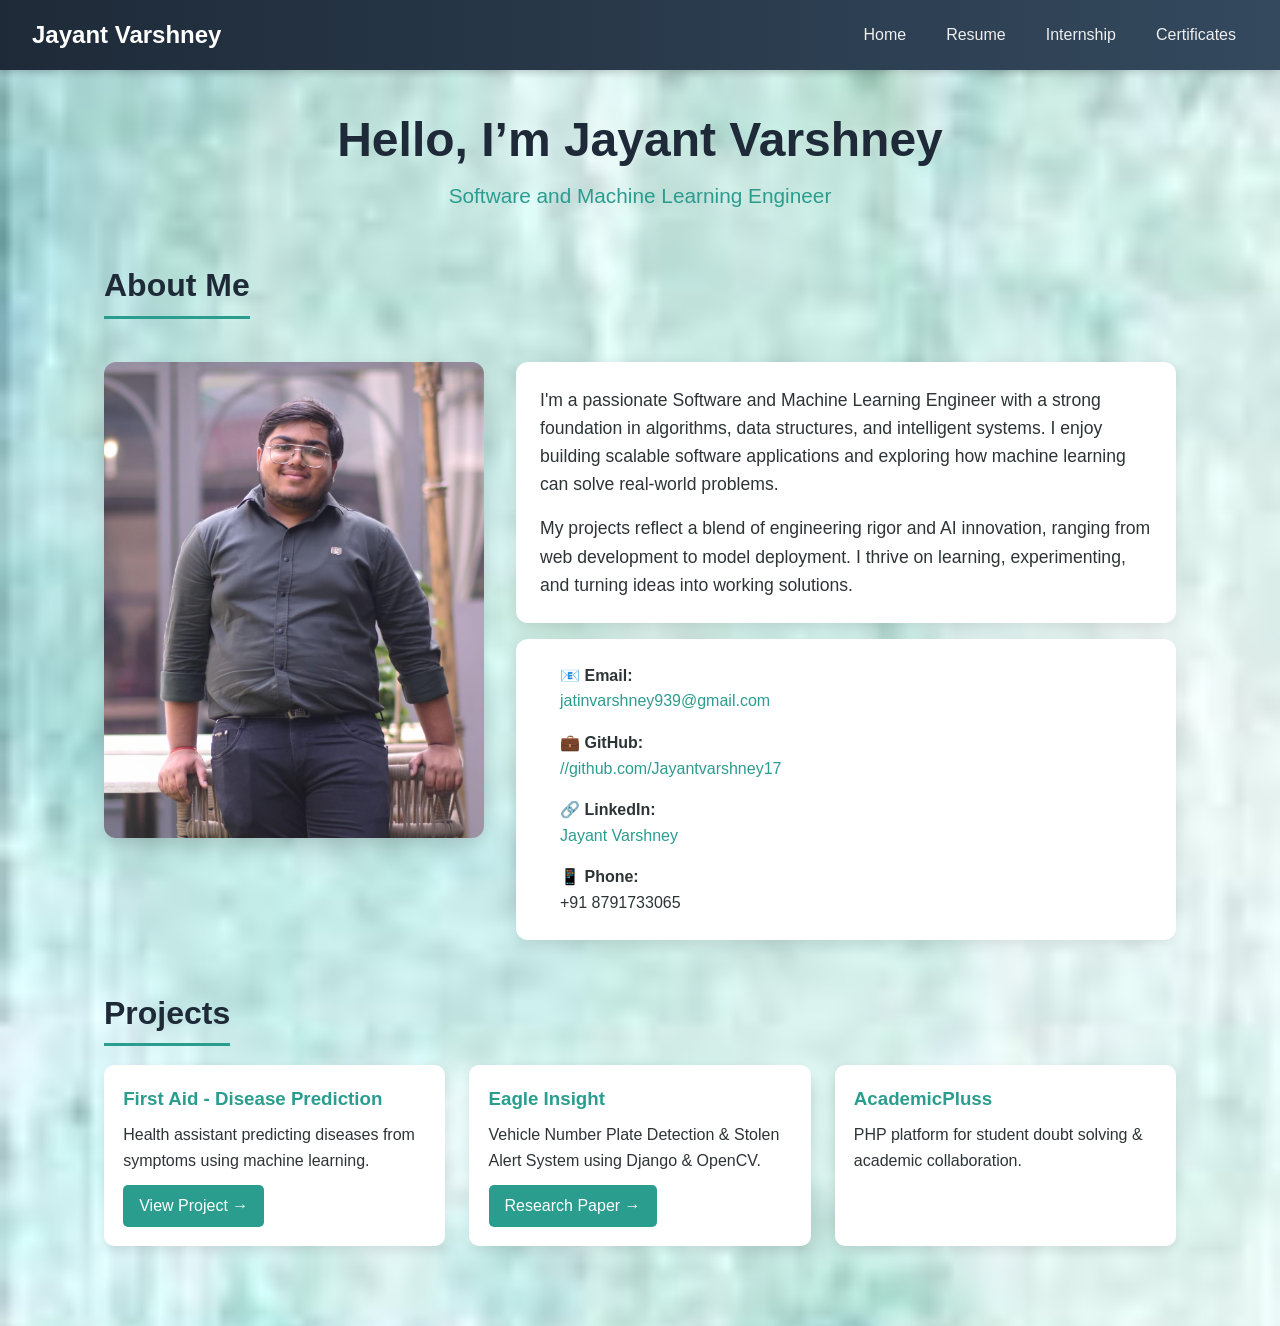
==== index.html @ bb214cb2 "Update index.html" ====
<!DOCTYPE html>
<html lang="en">
  <head>
    <meta charset="UTF-8" />
    <meta name="viewport" content="width=device-width, initial-scale=1.0" />
    <title>Jayant Varshney | Software and Machine Learning Engineer</title>
    <link rel="icon" type="image/png" href="dh.png" />
    <style>
    :root {
      --primary: #2a9d8f;
      --bg: #f4f6f8;
      --dark: #1e2a38;
      --text: #2d3436;
      --card-bg: #fff;
    }

    * {
      margin: 0; padding: 0; box-sizing: border-box;
    }

    body {
      font-family: 'Segoe UI', sans-serif;
      color: var(--text);
      background: var(--bg);
      line-height: 1.6;
      background-image: url("image.png");
      background-repeat: no-repeat;
      background-size: 500%;
    }

    .navbar {
      display: flex;
      justify-content: space-between;
      align-items: center;
      background: linear-gradient(to right, var(--dark), #34495e);
      color: #fff;
      padding: 1rem 2rem;
      box-shadow: 0 2px 8px rgba(0, 0, 0, 0.2);
      position: sticky;
      top: 0;
      z-index: 10;
    }

    .logo {
      font-size: 1.5rem;
      font-weight: bold;
      color: #fff;
    }

    .nav-links {
      list-style: none;
      display: flex;
    }

    .nav-links li {
      margin-left: 1rem;
    }

    .nav-links a {
      color: #eee;
      text-decoration: none;
      padding: 0.4rem 0.75rem;
      border-radius: 4px;
      transition: all 0.3s;
    }

    .nav-links a.active,
    .nav-links a:hover {
      background: var(--primary);
      color: #fff;
    }

    main {
      padding: 2rem 5%;
      max-width: 1200px;
      margin: auto;
    }

    .tab-content {
      display: none;
    }

    .tab-content.active {
      display: block;
      animation: fade 0.5s ease-in-out;
    }

    @keyframes fade {
      from {opacity: 0;}
      to {opacity: 1;}
    }

    .hero {
      text-align: center;
      margin-bottom: 3rem;
    }

    .hero h1 {
      font-size: 3rem;
      color: var(--dark);
    }

    .hero p {
      font-size: 1.3rem;
      color: var(--primary);
    }

    section {
      margin-bottom: 3rem;
    }

    h2 {
      font-size: 2rem;
      margin-bottom: 1.2rem;
      color: var(--dark);
      border-bottom: 3px solid var(--primary);
      display: inline-block;
      padding-bottom: 4px;
    }

    ul {
      margin-left: 20px;
    }
    
#internships .card {
  background: var(--card-bg);
  padding: 1.2rem;
  border-radius: 10px;
  box-shadow: 0 5px 12px rgba(0, 0, 0, 0.1);
  transition: transform 0.3s ease, box-shadow 0.3s ease;
}

#internships .card:hover {
  transform: translateY(-5px);
  box-shadow: 0 8px 18px rgba(0, 0, 0, 0.2);
}

#internships h3 {
  color: var(--primary);
  margin-bottom: 0.5rem;
}

#internships p {
  margin-bottom: 0.5rem;
  font-size: 1rem;
}
    .project-grid, .cert-grid {
      display: grid;
      grid-template-columns: repeat(auto-fit, minmax(280px, 1fr));
      gap: 1.5rem;
    }

    .card, .cert-card {
      background: var(--card-bg);
      padding: 1.2rem;
      border-radius: 10px;
      box-shadow: 0 5px 12px rgba(0, 0, 0, 0.1);
      transition: transform 0.3s ease, box-shadow 0.3s ease;
    }

    .card:hover, .cert-card:hover {
      transform: translateY(-5px);
      box-shadow: 0 8px 18px rgba(0, 0, 0, 0.2);
    }

    .card h3, .cert-card h3 {
      margin-bottom: 0.5rem;
      color: var(--primary);
    }

    .card p, .cert-card p {
      margin-bottom: 0.75rem;
    }

    .card a, .cert-card a {
      text-decoration: none;
      color: #fff;
      background: var(--primary);
      padding: 0.5rem 1rem;
      border-radius: 5px;
      display: inline-block;
      transition: background 0.3s;
    }

    .card a:hover, .cert-card a:hover {
      background: #21867a;
    }

    .cert-card img {
      width: 100%;
      height: auto;
      margin-bottom: 0.5rem;
      border-radius: 6px;
    }

    @media (max-width: 600px) {
      .hero h1 { font-size: 2rem; }
      .hero p { font-size: 1rem; }
    }
  </style>
  </head>

  <body>
    <nav class="navbar">
      <div class="logo">Jayant Varshney</div>
      <ul class="nav-links">
        <li><a href="#" data-tab="home">Home</a></li>
        <li><a href="Resume_Jayant.pdf" target="_blank" rel="noopener noreferrer">Resume</a></li>
        <li><a href="#" data-tab="internships">Internship</a></li>
        <li><a href="#" data-tab="certificates">Certificates</a></li>
      </ul>
    </nav>

    <main>
      <!-- Home Section -->
      <section id="home" class="tab-content active">
        <div class="hero">
          <h1>Hello, I’m Jayant Varshney</h1>
          <p>Software and Machine Learning Engineer</p>
        </div>

        <section class="about">
          <h2>About Me</h2>
          <div
            style="display: flex; flex-wrap: wrap; gap: 2rem; align-items: flex-start; margin-top: 1.5rem;">

            <!-- Profile Image -->
            <div style="flex: 1 1 250px; text-align: center;">
              <img src="profile.jpg" alt="Jayant Varshney"
                style="max-width: 100%; border-radius: 12px; box-shadow: 0 8px 18px rgba(0,0,0,0.15);">
            </div>

            <!-- Bio & Contact -->
            <div style="flex: 2 1 400px;">
              <div
                style="background: #fff; padding: 1.5rem; border-radius: 12px; box-shadow: 0 5px 15px rgba(0,0,0,0.1); margin-bottom: 1rem;">
                <p style="font-size: 1.1rem; margin-bottom: 1rem;">
                   I'm a passionate Software and Machine Learning Engineer 
                   with a strong foundation in algorithms, data structures, and intelligent systems. 
                   I enjoy building scalable software applications and exploring 
                   how machine learning can solve real-world problems.
                </p>    
                <p style="font-size: 1.1rem;">
                   My projects reflect a blend of engineering rigor and AI innovation, 
                   ranging from web development to model deployment. 
                   I thrive on learning, experimenting, and turning ideas into working solutions.
                </p>
              </div>
              <div
                style="background: #fff; padding: 1.5rem; border-radius: 12px; box-shadow: 0 5px 15px rgba(0,0,0,0.1);">
                <ul style="list-style: none; padding-left: 0;">
                  <li style="margin-bottom: 1rem;">
                    📧 <strong>Email:</strong><br>
                    <a href="mailto:jatinvarshney939@gmail.com"
                      style="color: var(--primary); text-decoration: none;">jatinvarshney939@gmail.com</a>
                  </li>
                  <li style="margin-bottom: 1rem;">
                    💼 <strong>GitHub:</strong><br>
                    <a href="https://github.com/Jayantvarshney17" target="_blank"
                      style="color: var(--primary); text-decoration: none;">//github.com/Jayantvarshney17</a>
                  </li>
                  <li style="margin-bottom: 1rem;">
                    🔗 <strong>LinkedIn:</strong><br>
                    <a href="https://www.linkedin.com/in/jayant-varshney17/" target="_blank"
                      style="color: var(--primary); text-decoration: none;">Jayant Varshney</a>
                  </li>
                  <li>
                    📱 <strong>Phone:</strong><br>
                    +91 8791733065
                  </li>
                </ul>
              </div>
            </div>
          </div>
        </section>

        <section class="projects">
          <h2>Projects</h2>
          <div class="project-grid">
            <div class="card">
              <h3>First Aid - Disease Prediction</h3>
              <p>Health assistant predicting diseases from symptoms using
                machine learning.</p>
              <a href="https://first-aid-wqvr.onrender.com/"
                target="_blank">View Project →</a>
            </div>
            <div class="card">
              <h3>Eagle Insight</h3>
              <p>Vehicle Number Plate Detection & Stolen Alert System using
                Django & OpenCV.</p>
              <a
                href="https://www.erpublications.com/uploaded_files/download/mr-rohit-yadav-dheeraj-varshney-abhay-kumar-giri-jayant-varshney_UWUce.pdf"
                target="_blank">Research Paper →</a>
            </div>
            <div class="card">
              <h3>AcademicPluss</h3>
              <p>PHP platform for student doubt solving & academic
                collaboration.</p>
            </div>
          </div>
        </section>
      </section>

      <!-- Intership section -->
      <section id="internships" class="tab-content">
        <h2>Internships</h2>
        <div class="project-grid">
          
          <div class="card">
            <h3>Foundation of cloud IOT Edge ML</h3>
            <p><strong>Organization:</strong> NPTEL</p>
            <p><strong>Duration:</strong> Feb 2025 – April 2025</p>
            <p>Completed NPTEL internship on ‘Foundation of Cloud IoT and Edge ML,’ 
              focusing on the integration of cloud computing, 
              Internet of Things, and machine learning at the edge. 
              Gained hands-on experience with edge device data processing, 
              cloud-IoT communication, 
              and deploying ML models for real-time decision-making."</p>
          </div>
          <div class="card">
            <h3> Python Programming Internship</h3>
            <p><strong>Organization:</strong> Skill Void & Pantech Solutions</p>
            <p><strong>Duration:</strong> April 2024</p>
            <p> Developed Python-based applications and scripts for automation and data processing.
              Gained hands-on experience with core programming concepts including OOP, file handling, and exception management. 
              Worked on mini-projects to apply Python in real-world scenarios.</p>
          </div>
          <div class="card">
            <h3> Python Programming Internship</h3>
            <p><strong>Organization:</strong> Guvi HCL</p>
            <p><strong>Duration:</strong> Aug 2023</p>
            <p> Developed Python-based applications and scripts for automation and data processing.
              Gained hands-on experience with core programming concepts including OOP, file handling, and exception management. 
              Worked on mini-projects to apply Python in real-world scenarios.</p>
          </div>
          <div class="card">
            <h3>Full Stack Development Internship</h3>
            <p><strong>Organization:</strong> Pantech CETPA Infotech Pvt. Ltd.</p>
            <p><strong>Duration:</strong> Nov 2023</p>
            <p>Built responsive web pages using HTML, CSS, JavaScript, and Bootstrap. 
              Worked on frontend-backend integration using PHP/MySQL or similar technologies. 
              Collaborated in a team to design and implement a mini web project. </p>
          </div>
          <div class="card">
            <h3>Machine Learning Internship</h3>
            <p><strong>Company:</strong> Pantech Solutions</p>
            <p><strong>Duration:</strong> Jan 2023 – Mar 2023</p>
            <p>Worked on real-time predictive models, data preprocessing
              pipelines, and deployed ML APIs for health analytics and alert
              systems.</p>
          </div>
        </div>
      </section>

      <!-- Certificate Section -->
      <section id="certificates" class="tab-content">
        <h2>My Certificates</h2>
        <div class="cert-grid">
          <div class="cert-card">
            <img src="certimg/deloitte.jpg" alt="Certificate">
            <h3>Research Publication</h3>
            <p>Issued: July 2025 by Deloitte Forage</p>
            <a
              href="certpdf/research.pdf"
              target="_blank">View PDF</a>
          </div>
          <div class="cert-card">
            <img src="certimg/research.jpg" alt="Certificate">
            <h3>Research Publication</h3>
            <p>Issued: April 2025 by ER Publication</p>
            <a
              href="certpdf/research.pdf"
              target="_blank">View PDF</a>
          </div>
          <div class="cert-card">
            <img src="certimg/NPTEL.jpg" alt="Certificate">
            <h3>NPTEL</h3>
            <p>Issued: April 2025 by NPTEL</p>
            <a
              href="certpdf/NPTEL.pdf"
              target="_blank">View PDF</a>
          </div>
          <div class="cert-card">
            <img src="certimg/skill3.jpg" alt="Certificate">
            <h3>Python Programming</h3>
            <p>Issued: September 2024 by Skill Void</p>
            <a
              href="certpdf/skill3.pdf"
              target="_blank">View PDF</a>
          </div><div class="cert-card">
            <img src="certimg/skill2.png" alt="Certificate">
            <h3>Python Programming</h3>
            <p>Issued: September 2024 by Skill Void</p>
            <a
              href="certpdf/skill2.pdf"
              target="_blank">View PDF</a>
          </div>
          <div class="cert-card">
            <img src="certimg/skill1.jpg" alt="Certificate">
            <h3>Python Programming</h3>
            <p>Issued: September 2024 by Skill Void</p>
            <a
              href="certpdf/skill1.pdf"
              target="_blank">View PDF</a>
          </div>
          <div class="cert-card">
            <img src="certimg/cetpacert.png" alt="Certificate">
            <h3>Full Stack Development</h3>
            <p>Issued: Nov 2023 by Cetpa Infotech</p>
            <a
              href="certpdf/cetpa.pdf"
              target="_blank">View PDF</a>
          </div>
          <div class="cert-card">
            <img src="certimg/guvi1.png" alt="Certificate">
            <h3>AI for India 2.0</h3>
            <p>Issued: August 2023 by Guvi Skill India</p>
            <a
              href="certpdf/guvi1.pdf"
              target="_blank">View PDF</a>
          </div>
          <div class="cert-card">
            <img src="certimg/guvi.png" alt="Certificate">
            <h3>Python</h3>
            <p>Issued: August 2023 by Guvi HCL</p>
            <a
              href="certpdf/guvi.pdf"
              target="_blank">View PDF</a>
          </div>
          <div class="cert-card">
            <img src="certimg/pantechcert.png" alt="Certificate">
            <h3>Machine Learning</h3>
            <p>Issued: Jan 2023 by Pantech Solution</p>
            <a
              href="certpdf/pantech.pdf"
              target="_blank">View PDF</a>
          </div>
          <!-- Add more certificates as needed -->
        </div>
      </section>
    </main>

    <script>
  document.querySelectorAll('.nav-links a').forEach(a => {
  a.addEventListener('click', e => {
    const tab = a.getAttribute('data-tab');

    // If no data-tab (like Resume), let it behave normally
    if (!tab) return;

    // Otherwise handle tab switching
    e.preventDefault();
    document.querySelectorAll('.nav-links a').forEach(x => x.classList.remove('active'));
    a.classList.add('active');

    document.querySelectorAll('.tab-content').forEach(sec => {
      sec.classList.remove('active');
      if (sec.id === tab) sec.classList.add('active');
    });
  });
});

  </script>
  </body>
</html>
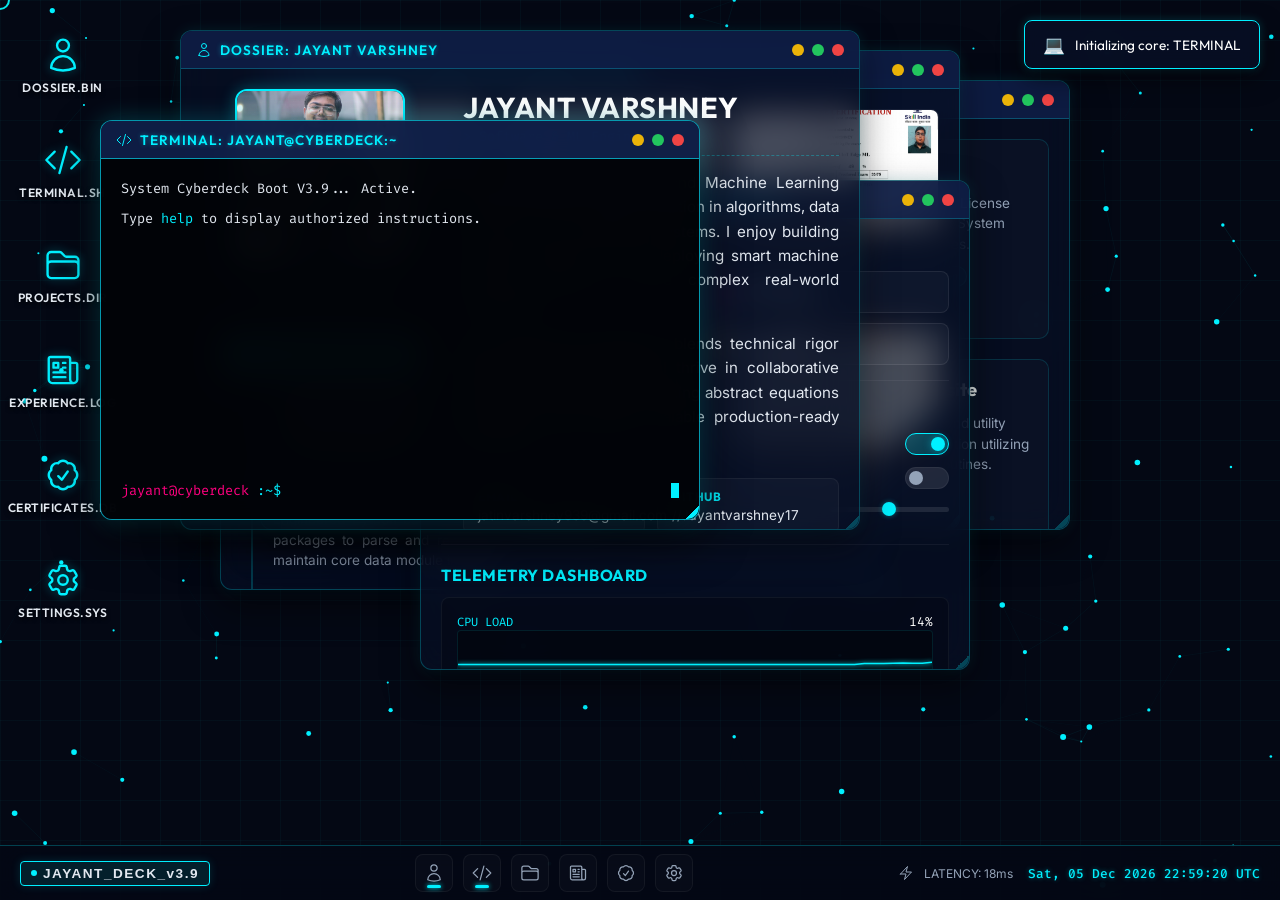
==== commit f07cf062: "feat: redesign portfolio into an interactive Cyber-Deck OS environment" ====
--- a/index.html
+++ b/index.html
@@ -1,465 +1,679 @@
 <!DOCTYPE html>
 <html lang="en">
-  <head>
-    <meta charset="UTF-8" />
-    <meta name="viewport" content="width=device-width, initial-scale=1.0" />
-    <title>Jayant Varshney | Software and Machine Learning Engineer</title>
-    <link rel="icon" type="image/png" href="dh.png" />
-    <style>
-    :root {
-      --primary: #2a9d8f;
-      --bg: #f4f6f8;
-      --dark: #1e2a38;
-      --text: #2d3436;
-      --card-bg: #fff;
-    }
-
-    * {
-      margin: 0; padding: 0; box-sizing: border-box;
-    }
-
-    body {
-      font-family: 'Segoe UI', sans-serif;
-      color: var(--text);
-      background: var(--bg);
-      line-height: 1.6;
-      background-image: url("image.png");
-      background-repeat: no-repeat;
-      background-size: 500%;
-    }
-
-    .navbar {
-      display: flex;
-      justify-content: space-between;
-      align-items: center;
-      background: linear-gradient(to right, var(--dark), #34495e);
-      color: #fff;
-      padding: 1rem 2rem;
-      box-shadow: 0 2px 8px rgba(0, 0, 0, 0.2);
-      position: sticky;
-      top: 0;
-      z-index: 10;
-    }
-
-    .logo {
-      font-size: 1.5rem;
-      font-weight: bold;
-      color: #fff;
-    }
-
-    .nav-links {
-      list-style: none;
-      display: flex;
-    }
-
-    .nav-links li {
-      margin-left: 1rem;
-    }
-
-    .nav-links a {
-      color: #eee;
-      text-decoration: none;
-      padding: 0.4rem 0.75rem;
-      border-radius: 4px;
-      transition: all 0.3s;
-    }
-
-    .nav-links a.active,
-    .nav-links a:hover {
-      background: var(--primary);
-      color: #fff;
-    }
-
-    main {
-      padding: 2rem 5%;
-      max-width: 1200px;
-      margin: auto;
-    }
-
-    .tab-content {
-      display: none;
-    }
-
-    .tab-content.active {
-      display: block;
-      animation: fade 0.5s ease-in-out;
-    }
-
-    @keyframes fade {
-      from {opacity: 0;}
-      to {opacity: 1;}
-    }
-
-    .hero {
-      text-align: center;
-      margin-bottom: 3rem;
-    }
-
-    .hero h1 {
-      font-size: 3rem;
-      color: var(--dark);
-    }
-
-    .hero p {
-      font-size: 1.3rem;
-      color: var(--primary);
-    }
-
-    section {
-      margin-bottom: 3rem;
-    }
-
-    h2 {
-      font-size: 2rem;
-      margin-bottom: 1.2rem;
-      color: var(--dark);
-      border-bottom: 3px solid var(--primary);
-      display: inline-block;
-      padding-bottom: 4px;
-    }
-
-    ul {
-      margin-left: 20px;
-    }
+<head>
+  <meta charset="UTF-8">
+  <meta name="viewport" content="width=device-width, initial-scale=1.0">
+  <title>Jayant Varshney | Cyber-Deck Portfolio OS</title>
+  <meta name="description" content="Portfolio of Jayant Varshney, Software and Machine Learning Engineer. Interactive Cyber-deck desktop interface featuring an interactive terminal, projects directory, internship timeline, and certificates vault." />
+  <meta name="keywords" content="Jayant Varshney, Machine Learning Engineer, Software Engineer, Portfolio, Cyberpunk, Interactive Portfolio, Web Developer" />
+  <meta name="author" content="Jayant Varshney" />
+  <link rel="stylesheet" href="style.css">
+  <link rel="icon" type="image/png" href="certimg/skill2.png">
+</head>
+<body>
+
+  <!-- Custom Neon Ring Cursor -->
+  <div class="custom-cursor" id="custom-cursor"></div>
+
+  <!-- Animated Grid & Interactive Canvas Particles Background -->
+  <canvas id="bg-canvas"></canvas>
+  <div class="desktop-overlay"></div>
+
+  <!-- Desktop Icons Workspace Area -->
+  <main class="desktop-space" id="desktop-space">
     
-#internships .card {
-  background: var(--card-bg);
-  padding: 1.2rem;
-  border-radius: 10px;
-  box-shadow: 0 5px 12px rgba(0, 0, 0, 0.1);
-  transition: transform 0.3s ease, box-shadow 0.3s ease;
-}
-
-#internships .card:hover {
-  transform: translateY(-5px);
-  box-shadow: 0 8px 18px rgba(0, 0, 0, 0.2);
-}
-
-#internships h3 {
-  color: var(--primary);
-  margin-bottom: 0.5rem;
-}
-
-#internships p {
-  margin-bottom: 0.5rem;
-  font-size: 1rem;
-}
-    .project-grid, .cert-grid {
-      display: grid;
-      grid-template-columns: repeat(auto-fit, minmax(280px, 1fr));
-      gap: 1.5rem;
-    }
-
-    .card, .cert-card {
-      background: var(--card-bg);
-      padding: 1.2rem;
-      border-radius: 10px;
-      box-shadow: 0 5px 12px rgba(0, 0, 0, 0.1);
-      transition: transform 0.3s ease, box-shadow 0.3s ease;
-    }
-
-    .card:hover, .cert-card:hover {
-      transform: translateY(-5px);
-      box-shadow: 0 8px 18px rgba(0, 0, 0, 0.2);
-    }
-
-    .card h3, .cert-card h3 {
-      margin-bottom: 0.5rem;
-      color: var(--primary);
-    }
-
-    .card p, .cert-card p {
-      margin-bottom: 0.75rem;
-    }
-
-    .card a, .cert-card a {
-      text-decoration: none;
-      color: #fff;
-      background: var(--primary);
-      padding: 0.5rem 1rem;
-      border-radius: 5px;
-      display: inline-block;
-      transition: background 0.3s;
-    }
-
-    .card a:hover, .cert-card a:hover {
-      background: #21867a;
-    }
-
-    .cert-card img {
-      width: 100%;
-      height: auto;
-      margin-bottom: 0.5rem;
-      border-radius: 6px;
-    }
-
-    @media (max-width: 600px) {
-      .hero h1 { font-size: 2rem; }
-      .hero p { font-size: 1rem; }
-    }
-  </style>
-  </head>
-
-  <body>
-    <nav class="navbar">
-      <div class="logo">Jayant Varshney</div>
-      <ul class="nav-links">
-        <li><a href="#" data-tab="home">Home</a></li>
-        <li><a href="Resume_Jayant.pdf" target="_blank" rel="noopener noreferrer">Resume</a></li>
-        <li><a href="#" data-tab="internships">Internship</a></li>
-        <li><a href="#" data-tab="certificates">Certificates</a></li>
-      </ul>
-    </nav>
-
-    <main>
-      <!-- Home Section -->
-      <section id="home" class="tab-content active">
-        <div class="hero">
-          <h1>Hello, I’m Jayant Varshney</h1>
-          <p>Software and Machine Learning Engineer</p>
-        </div>
-
-        <section class="about">
-          <h2>About Me</h2>
-          <div
-            style="display: flex; flex-wrap: wrap; gap: 2rem; align-items: flex-start; margin-top: 1.5rem;">
-
-            <!-- Profile Image -->
-            <div style="flex: 1 1 250px; text-align: center;">
-              <img src="profile.jpg" alt="Jayant Varshney"
-                style="max-width: 100%; border-radius: 12px; box-shadow: 0 8px 18px rgba(0,0,0,0.15);">
-            </div>
-
-            <!-- Bio & Contact -->
-            <div style="flex: 2 1 400px;">
-              <div
-                style="background: #fff; padding: 1.5rem; border-radius: 12px; box-shadow: 0 5px 15px rgba(0,0,0,0.1); margin-bottom: 1rem;">
-                <p style="font-size: 1.1rem; margin-bottom: 1rem;">
-                   I'm a passionate Software and Machine Learning Engineer 
-                   with a strong foundation in algorithms, data structures, and intelligent systems. 
-                   I enjoy building scalable software applications and exploring 
-                   how machine learning can solve real-world problems.
-                </p>    
-                <p style="font-size: 1.1rem;">
-                   My projects reflect a blend of engineering rigor and AI innovation, 
-                   ranging from web development to model deployment. 
-                   I thrive on learning, experimenting, and turning ideas into working solutions.
-                </p>
-              </div>
-              <div
-                style="background: #fff; padding: 1.5rem; border-radius: 12px; box-shadow: 0 5px 15px rgba(0,0,0,0.1);">
-                <ul style="list-style: none; padding-left: 0;">
-                  <li style="margin-bottom: 1rem;">
-                    📧 <strong>Email:</strong><br>
-                    <a href="mailto:jatinvarshney939@gmail.com"
-                      style="color: var(--primary); text-decoration: none;">jatinvarshney939@gmail.com</a>
-                  </li>
-                  <li style="margin-bottom: 1rem;">
-                    💼 <strong>GitHub:</strong><br>
-                    <a href="https://github.com/Jayantvarshney17" target="_blank"
-                      style="color: var(--primary); text-decoration: none;">//github.com/Jayantvarshney17</a>
-                  </li>
-                  <li style="margin-bottom: 1rem;">
-                    🔗 <strong>LinkedIn:</strong><br>
-                    <a href="https://www.linkedin.com/in/jayant-varshney17/" target="_blank"
-                      style="color: var(--primary); text-decoration: none;">Jayant Varshney</a>
-                  </li>
-                  <li>
-                    📱 <strong>Phone:</strong><br>
-                    +91 8791733065
-                  </li>
-                </ul>
-              </div>
-            </div>
-          </div>
-        </section>
-
-        <section class="projects">
-          <h2>Projects</h2>
-          <div class="project-grid">
-            <div class="card">
-              <h3>First Aid - Disease Prediction</h3>
-              <p>Health assistant predicting diseases from symptoms using
-                machine learning.</p>
-              <a href="https://first-aid-wqvr.onrender.com/"
-                target="_blank">View Project →</a>
-            </div>
-            <div class="card">
-              <h3>Eagle Insight</h3>
-              <p>Vehicle Number Plate Detection & Stolen Alert System using
-                Django & OpenCV.</p>
-              <a
-                href="https://www.erpublications.com/uploaded_files/download/mr-rohit-yadav-dheeraj-varshney-abhay-kumar-giri-jayant-varshney_UWUce.pdf"
-                target="_blank">Research Paper →</a>
-            </div>
-            <div class="card">
-              <h3>AcademicPluss</h3>
-              <p>PHP platform for student doubt solving & academic
-                collaboration.</p>
-            </div>
-          </div>
-        </section>
-      </section>
-
-      <!-- Intership section -->
-      <section id="internships" class="tab-content">
-        <h2>Internships</h2>
-        <div class="project-grid">
-          
-          <div class="card">
-            <h3>Foundation of cloud IOT Edge ML</h3>
-            <p><strong>Organization:</strong> NPTEL</p>
-            <p><strong>Duration:</strong> Feb 2025 – April 2025</p>
-            <p>Completed NPTEL internship on ‘Foundation of Cloud IoT and Edge ML,’ 
-              focusing on the integration of cloud computing, 
-              Internet of Things, and machine learning at the edge. 
-              Gained hands-on experience with edge device data processing, 
-              cloud-IoT communication, 
-              and deploying ML models for real-time decision-making."</p>
-          </div>
-          <div class="card">
-            <h3> Python Programming Internship</h3>
-            <p><strong>Organization:</strong> Skill Void & Pantech Solutions</p>
-            <p><strong>Duration:</strong> April 2024</p>
-            <p> Developed Python-based applications and scripts for automation and data processing.
-              Gained hands-on experience with core programming concepts including OOP, file handling, and exception management. 
-              Worked on mini-projects to apply Python in real-world scenarios.</p>
-          </div>
-          <div class="card">
-            <h3> Python Programming Internship</h3>
-            <p><strong>Organization:</strong> Guvi HCL</p>
-            <p><strong>Duration:</strong> Aug 2023</p>
-            <p> Developed Python-based applications and scripts for automation and data processing.
-              Gained hands-on experience with core programming concepts including OOP, file handling, and exception management. 
-              Worked on mini-projects to apply Python in real-world scenarios.</p>
-          </div>
-          <div class="card">
-            <h3>Full Stack Development Internship</h3>
-            <p><strong>Organization:</strong> Pantech CETPA Infotech Pvt. Ltd.</p>
-            <p><strong>Duration:</strong> Nov 2023</p>
-            <p>Built responsive web pages using HTML, CSS, JavaScript, and Bootstrap. 
-              Worked on frontend-backend integration using PHP/MySQL or similar technologies. 
-              Collaborated in a team to design and implement a mini web project. </p>
-          </div>
-          <div class="card">
-            <h3>Machine Learning Internship</h3>
-            <p><strong>Company:</strong> Pantech Solutions</p>
-            <p><strong>Duration:</strong> Jan 2023 – Mar 2023</p>
-            <p>Worked on real-time predictive models, data preprocessing
-              pipelines, and deployed ML APIs for health analytics and alert
-              systems.</p>
-          </div>
-        </div>
-      </section>
-
-      <!-- Certificate Section -->
-      <section id="certificates" class="tab-content">
-        <h2>My Certificates</h2>
+    <!-- Icon: Bio Dossier -->
+    <div class="desktop-icon" data-open="win-bio">
+      <svg xmlns="http://www.w3.org/2000/svg" fill="none" viewBox="0 0 24 24" stroke-width="1.5" stroke="currentColor">
+        <path stroke-linecap="round" stroke-linejoin="round" d="M15.75 6a3.75 3.75 0 1 1-7.5 0 3.75 3.75 0 0 1 7.5 0ZM4.501 20.118a7.5 7.5 0 0 1 14.998 0A17.933 17.933 0 0 1 12 21.75c-2.676 0-5.216-.584-7.499-1.632Z" />
+      </svg>
+      <span>Dossier.bin</span>
+    </div>
+
+    <!-- Icon: Terminal -->
+    <div class="desktop-icon" data-open="win-terminal">
+      <svg xmlns="http://www.w3.org/2000/svg" fill="none" viewBox="0 0 24 24" stroke-width="1.5" stroke="currentColor">
+        <path stroke-linecap="round" stroke-linejoin="round" d="M17.25 6.75 22.5 12l-5.25 5.25m-10.5 0L1.5 12l5.25-5.25m7.5-3-4.5 16.5" />
+      </svg>
+      <span>Terminal.sh</span>
+    </div>
+
+    <!-- Icon: Projects Directory -->
+    <div class="desktop-icon" data-open="win-projects">
+      <svg xmlns="http://www.w3.org/2000/svg" fill="none" viewBox="0 0 24 24" stroke-width="1.5" stroke="currentColor">
+        <path stroke-linecap="round" stroke-linejoin="round" d="M2.25 12.75V12A2.25 2.25 0 0 1 4.5 9.75h15A2.25 2.25 0 0 1 21.75 12v.75m-8.69-6.44-2.12-2.12a1.5 1.5 0 0 0-1.061-.44H4.5A2.25 2.25 0 0 0 2.25 6v12a2.25 2.25 0 0 0 2.25 2.25h15A2.25 2.25 0 0 0 21.75 18V9a2.25 2.25 0 0 0-2.25-2.25h-5.379a1.5 1.5 0 0 1-1.06-.44Z" />
+      </svg>
+      <span>Projects.dir</span>
+    </div>
+
+    <!-- Icon: Internship Logs -->
+    <div class="desktop-icon" data-open="win-internships">
+      <svg xmlns="http://www.w3.org/2000/svg" fill="none" viewBox="0 0 24 24" stroke-width="1.5" stroke="currentColor">
+        <path stroke-linecap="round" stroke-linejoin="round" d="M12 7.5h1.5m-1.5 3h1.5m-7.5 3h7.5m-7.5 3h7.5m3-9h3.375c.621 0 1.125.504 1.125 1.125V18a2.25 2.25 0 0 1-2.25 2.25M16.5 7.5V18a2.25 2.25 0 0 0 2.25 2.25M16.5 7.5V4.875c0-.621-.504-1.125-1.125-1.125H4.125C3.504 3.75 3 4.254 3 4.875V18a2.25 2.25 0 0 0 2.25 2.25h13.5M6 7.5h3v3H6v-3Z" />
+      </svg>
+      <span>Experience.log</span>
+    </div>
+
+    <!-- Icon: Certificates Vault -->
+    <div class="desktop-icon" data-open="win-certificates">
+      <svg xmlns="http://www.w3.org/2000/svg" fill="none" viewBox="0 0 24 24" stroke-width="1.5" stroke="currentColor">
+        <path stroke-linecap="round" stroke-linejoin="round" d="M9 12.75 11.25 15 15 9.75M21 12c0 1.268-.63 2.39-1.593 3.068a3.745 3.745 0 0 1-1.043 3.296 3.745 3.745 0 0 1-3.296 1.043A3.745 3.745 0 0 1 12 21c-1.268 0-2.39-.63-3.068-1.593a3.746 3.746 0 0 1-3.296-1.043 3.745 3.745 0 0 1-1.043-3.296A3.745 3.745 0 0 1 3 12c0-1.268.63-2.39 1.593-3.068a3.745 3.745 0 0 1 1.043-3.296 3.746 3.746 0 0 1 3.296-1.043A3.746 3.746 0 0 1 12 3c1.268 0 2.39.63 3.068 1.593a3.746 3.746 0 0 1 3.296 1.043 3.746 3.746 0 0 1 1.043 3.296A3.745 3.745 0 0 1 21 12Z" />
+      </svg>
+      <span>Certificates.db</span>
+    </div>
+
+    <!-- Icon: System Settings -->
+    <div class="desktop-icon" data-open="win-settings">
+      <svg xmlns="http://www.w3.org/2000/svg" fill="none" viewBox="0 0 24 24" stroke-width="1.5" stroke="currentColor">
+        <path stroke-linecap="round" stroke-linejoin="round" d="M9.594 3.94c.09-.542.56-.94 1.11-.94h2.593c.55 0 1.02.398 1.11.94l.213 1.281c.063.374.313.686.645.87.074.04.147.083.22.127.324.196.72.257 1.075.124l1.217-.456a1.125 1.125 0 0 1 1.37.49l1.296 2.247a1.125 1.125 0 0 1-.26 1.43l-1.003.828c-.293.241-.438.613-.43.992a7.723 7.723 0 0 1 0 .255c-.008.378.137.75.43.991l1.004.827c.424.35.534.954.26 1.43l-1.298 2.247a1.125 1.125 0 0 1-1.369.491l-1.217-.456c-.355-.133-.75-.072-1.076.124a6.47 6.47 0 0 1-.22.128c-.331.183-.581.495-.644.869l-.213 1.281c-.09.543-.56.94-1.11.94h-2.594c-.552 0-1.02-.398-1.11-.94l-.213-1.281c-.062-.374-.312-.686-.644-.87a6.52 6.52 0 0 1-.22-.127c-.325-.196-.72-.257-1.076-.124l-1.217.456a1.125 1.125 0 0 1-1.369-.49l-1.297-2.247a1.125 1.125 0 0 1 .26-1.43l1.004-.827c.292-.24.437-.613.43-.991a6.932 6.932 0 0 1 0-.255c.007-.38-.138-.751-.43-.992l-1.004-.827a1.125 1.125 0 0 1-.26-1.43l1.297-2.247a1.125 1.125 0 0 1 1.37-.491l1.216.456c.356.133.751.072 1.076-.124.072-.044.146-.086.22-.128.332-.183.582-.495.644-.869l.214-1.28Z" />
+        <path stroke-linecap="round" stroke-linejoin="round" d="M15 12a3 3 0 1 1-6 0 3 3 0 0 1 6 0Z" />
+      </svg>
+      <span>Settings.sys</span>
+    </div>
+
+    <!-- WINDOW 1: BIO DOSSIER -->
+    <section class="window" id="win-bio" style="width: 680px; height: 500px; top: 30px; left: 180px;">
+      <header class="window-header">
+        <div class="window-title">
+          <svg xmlns="http://www.w3.org/2000/svg" fill="none" viewBox="0 0 24 24" stroke-width="1.5" stroke="currentColor">
+            <path stroke-linecap="round" stroke-linejoin="round" d="M15.75 6a3.75 3.75 0 1 1-7.5 0 3.75 3.75 0 0 1 7.5 0ZM4.501 20.118a7.5 7.5 0 0 1 14.998 0A17.933 17.933 0 0 1 12 21.75c-2.676 0-5.216-.584-7.499-1.632Z" />
+          </svg>
+          <span>Dossier: Jayant Varshney</span>
+        </div>
+        <div class="window-controls">
+          <button class="control-btn minimize" aria-label="Minimize"></button>
+          <button class="control-btn maximize" aria-label="Maximize"></button>
+          <button class="control-btn close" aria-label="Close"></button>
+        </div>
+      </header>
+      <div class="window-content">
+        <div class="bio-layout">
+          <!-- Profile Column -->
+          <div class="bio-avatar-container">
+            <div class="bio-avatar-frame">
+              <img src="profile.jpg" alt="Jayant Varshney portrait">
+            </div>
+            <div class="bio-status">
+              <span class="status-dot"></span>
+              <span>Available for Hire</span>
+            </div>
+            <a href="Resume_Jayant.pdf" target="_blank" rel="noopener noreferrer" class="resume-btn">
+              <svg xmlns="http://www.w3.org/2000/svg" fill="none" viewBox="0 0 24 24" stroke-width="1.5" stroke="currentColor">
+                <path stroke-linecap="round" stroke-linejoin="round" d="M19.5 14.25v-2.625a3.375 3.375 0 0 0-3.375-3.375h-1.5A1.125 1.125 0 0 1 13.5 7.125v-1.5a3.375 3.375 0 0 0-3.375-3.375H8.25m.75 12 3 3m0 0 3-3m-3 3v-6m-1.5-9H5.625c-.621 0-1.125.504-1.125 1.125v17.25c0 .621.504 1.125 1.125 1.125h12.75c.621 0 1.125-.504 1.125-1.125V11.25a9 9 0 0 0-9-9Z" />
+              </svg>
+              <span>Download CV</span>
+            </a>
+          </div>
+          <!-- Bio dossier Details Column -->
+          <div class="bio-details">
+            <header class="bio-dossier-header">
+              <h2>JAYANT VARSHNEY</h2>
+              <p class="font-code">&gt; Software &amp; ML Engineer</p>
+            </header>
+            <p class="bio-text">
+              I'm a passionate Software and Machine Learning Engineer with a strong foundation in algorithms, data structures, and intelligent systems. I enjoy building scalable applications and deploying smart machine learning models to solve complex real-world challenges.
+            </p>
+            <p class="bio-text">
+              My engineering framework blends technical rigor with rapid AI prototyping. I thrive in collaborative developer environments, turning abstract equations and specs into robust, scalable production-ready solutions.
+            </p>
+            <div class="bio-grid-info">
+              <div class="bio-info-item">
+                <strong>Email</strong>
+                <a href="mailto:jatinvarshney939@gmail.com">jatinvarshney939@gmail.com</a>
+              </div>
+              <div class="bio-info-item">
+                <strong>GitHub</strong>
+                <a href="https://github.com/Jayantvarshney17" target="_blank" rel="noopener noreferrer">//Jayantvarshney17</a>
+              </div>
+              <div class="bio-info-item">
+                <strong>LinkedIn</strong>
+                <a href="https://www.linkedin.com/in/jayant-varshney17/" target="_blank" rel="noopener noreferrer">jayant-varshney17</a>
+              </div>
+              <div class="bio-info-item">
+                <strong>Phone</strong>
+                <span>+91 8791733065</span>
+              </div>
+            </div>
+
+            <!-- Embedded Contact Widget -->
+            <div class="contact-form-title">Secure Communications</div>
+            <form class="contact-form" id="contact-form" action="https://formspree.io/f/your-id" method="POST" onsubmit="event.preventDefault(); window.sendSecureMessage();">
+              <div class="form-group">
+                <label for="form-email">SENDER_EMAIL</label>
+                <input type="email" id="form-email" class="form-control" placeholder="your.address@domain.com" required>
+              </div>
+              <div class="form-group">
+                <label for="form-msg">SECURE_TRANSMISSION_CONTENT</label>
+                <textarea id="form-msg" class="form-control" rows="3" placeholder="Establish connection stream..." required></textarea>
+              </div>
+              <button type="submit" class="send-msg-btn">
+                <span>Deploy Message</span>
+              </button>
+            </form>
+          </div>
+        </div>
+      </div>
+      <div class="resize-handle"></div>
+    </section>
+
+    <!-- WINDOW 2: TERMINAL -->
+    <section class="window" id="win-terminal" style="width: 600px; height: 400px; top: 120px; left: 100px;">
+      <header class="window-header">
+        <div class="window-title">
+          <svg xmlns="http://www.w3.org/2000/svg" fill="none" viewBox="0 0 24 24" stroke-width="1.5" stroke="currentColor">
+            <path stroke-linecap="round" stroke-linejoin="round" d="M17.25 6.75 22.5 12l-5.25 5.25m-10.5 0L1.5 12l5.25-5.25m7.5-3-4.5 16.5" />
+          </svg>
+          <span>Terminal: jayant@cyberdeck:~</span>
+        </div>
+        <div class="window-controls">
+          <button class="control-btn minimize" aria-label="Minimize"></button>
+          <button class="control-btn maximize" aria-label="Maximize"></button>
+          <button class="control-btn close" aria-label="Close"></button>
+        </div>
+      </header>
+      <div class="window-content" style="background: rgba(0,0,0,0.85);">
+        <div class="terminal-container">
+          <div class="terminal-history" id="terminal-history">
+            <!-- Command outputs will populate here -->
+            <div class="terminal-line">System Cyberdeck Boot V3.9... Active.</div>
+            <div class="terminal-line">Type <span style="color: var(--accent);">help</span> to display authorized instructions.</div>
+          </div>
+          <div class="terminal-input-wrapper">
+            <div class="terminal-prompt-line">
+              <span class="terminal-prompt-user">jayant@cyberdeck</span><span class="terminal-prompt-symbol">:~$</span>
+            </div>
+            <input type="text" class="terminal-input-field" id="terminal-input-field" autocomplete="off" autofocus>
+            <span class="typing-cursor"></span>
+          </div>
+        </div>
+      </div>
+      <div class="resize-handle"></div>
+    </section>
+
+    <!-- WINDOW 3: PROJECTS DIRECTORY -->
+    <section class="window" id="win-projects" style="width: 720px; height: 450px; top: 80px; left: 350px;">
+      <header class="window-header">
+        <div class="window-title">
+          <svg xmlns="http://www.w3.org/2000/svg" fill="none" viewBox="0 0 24 24" stroke-width="1.5" stroke="currentColor">
+            <path stroke-linecap="round" stroke-linejoin="round" d="M2.25 12.75V12A2.25 2.25 0 0 1 4.5 9.75h15A2.25 2.25 0 0 1 21.75 12v.75m-8.69-6.44-2.12-2.12a1.5 1.5 0 0 0-1.061-.44H4.5A2.25 2.25 0 0 0 2.25 6v12a2.25 2.25 0 0 0 2.25 2.25h15A2.25 2.25 0 0 0 21.75 18V9a2.25 2.25 0 0 0-2.25-2.25h-5.379a1.5 1.5 0 0 1-1.06-.44Z" />
+          </svg>
+          <span>Projects: /home/jayant/projects</span>
+        </div>
+        <div class="window-controls">
+          <button class="control-btn minimize" aria-label="Minimize"></button>
+          <button class="control-btn maximize" aria-label="Maximize"></button>
+          <button class="control-btn close" aria-label="Close"></button>
+        </div>
+      </header>
+      <div class="window-content">
+        <div class="projects-grid">
+          <!-- Project 1 -->
+          <article class="project-card">
+            <h3>First Aid - Disease Prediction</h3>
+            <p>An intelligent health assistant predicting probable medical conditions from symptoms using machine learning.</p>
+            <div class="project-tags">
+              <span class="project-tag">Machine Learning</span>
+              <span class="project-tag">Python</span>
+              <span class="project-tag">API</span>
+            </div>
+            <a href="https://first-aid-wqvr.onrender.com/" target="_blank" rel="noopener noreferrer" class="project-link">
+              <span>View Deployment</span>
+              <svg xmlns="http://www.w3.org/2000/svg" fill="none" viewBox="0 0 24 24" stroke-width="2" stroke="currentColor" style="width: 12px; height: 12px;">
+                <path stroke-linecap="round" stroke-linejoin="round" d="M13.5 6H5.25A2.25 2.25 0 0 0 3 8.25v10.5A2.25 2.25 0 0 0 5.25 21h10.5A2.25 2.25 0 0 0 18 18.75V10.5m-10.5 6L21 3m0 0h-5.25M21 3v5.25" />
+              </svg>
+            </a>
+          </article>
+
+          <!-- Project 2 -->
+          <article class="project-card">
+            <h3>Eagle Insight</h3>
+            <p>A smart, research-backed vehicle License Plate Detection &amp; Stolen Car Alert System utilizing Django &amp; OpenCV pipelines.</p>
+            <div class="project-tags">
+              <span class="project-tag">Django</span>
+              <span class="project-tag">OpenCV</span>
+              <span class="project-tag">Computer Vision</span>
+            </div>
+            <a href="https://www.erpublications.com/uploaded_files/download/mr-rohit-yadav-dheeraj-varshney-abhay-kumar-giri-jayant-varshney_UWUce.pdf" target="_blank" rel="noopener noreferrer" class="project-link">
+              <span>Research Paper</span>
+              <svg xmlns="http://www.w3.org/2000/svg" fill="none" viewBox="0 0 24 24" stroke-width="2" stroke="currentColor" style="width: 12px; height: 12px;">
+                <path stroke-linecap="round" stroke-linejoin="round" d="M13.5 6H5.25A2.25 2.25 0 0 0 3 8.25v10.5A2.25 2.25 0 0 0 5.25 21h10.5A2.25 2.25 0 0 0 18 18.75V10.5m-10.5 6L21 3m0 0h-5.25M21 3v5.25" />
+              </svg>
+            </a>
+          </article>
+
+          <!-- Project 3 -->
+          <article class="project-card">
+            <h3>AcademicPluss</h3>
+            <p>A collaborative PHP student platform providing online peer duda solving, study groups, and resource sharing nodes.</p>
+            <div class="project-tags">
+              <span class="project-tag">PHP</span>
+              <span class="project-tag">MySQL</span>
+              <span class="project-tag">Collaboration</span>
+            </div>
+          </article>
+
+          <!-- Project 4 -->
+          <article class="project-card">
+            <h3>MBD Filling Station Website</h3>
+            <p>Responsive public landing page and utility design for a commercial filling station utilizing optimized HTML, CSS, and JS routines.</p>
+            <div class="project-tags">
+              <span class="project-tag">Vanilla JS</span>
+              <span class="project-tag">Responsive</span>
+              <span class="project-tag">UI/UX</span>
+            </div>
+            <a href="https://dheeru42.github.io/MBDfilling/" target="_blank" rel="noopener noreferrer" class="project-link">
+              <span>Launch Site</span>
+              <svg xmlns="http://www.w3.org/2000/svg" fill="none" viewBox="0 0 24 24" stroke-width="2" stroke="currentColor" style="width: 12px; height: 12px;">
+                <path stroke-linecap="round" stroke-linejoin="round" d="M13.5 6H5.25A2.25 2.25 0 0 0 3 8.25v10.5A2.25 2.25 0 0 0 5.25 21h10.5A2.25 2.25 0 0 0 18 18.75V10.5m-10.5 6L21 3m0 0h-5.25M21 3v5.25" />
+              </svg>
+            </a>
+          </article>
+        </div>
+      </div>
+      <div class="resize-handle"></div>
+    </section>
+
+    <!-- WINDOW 4: EXPERIENCE TIMELINE -->
+    <section class="window" id="win-internships" style="width: 660px; height: 440px; top: 150px; left: 220px;">
+      <header class="window-header">
+        <div class="window-title">
+          <svg xmlns="http://www.w3.org/2000/svg" fill="none" viewBox="0 0 24 24" stroke-width="1.5" stroke="currentColor">
+            <path stroke-linecap="round" stroke-linejoin="round" d="M12 7.5h1.5m-1.5 3h1.5m-7.5 3h7.5m-7.5 3h7.5m3-9h3.375c.621 0 1.125.504 1.125 1.125V18a2.25 2.25 0 0 1-2.25 2.25M16.5 7.5V18a2.25 2.25 0 0 0 2.25 2.25M16.5 7.5V4.875c0-.621-.504-1.125-1.125-1.125H4.125C3.504 3.75 3 4.254 3 4.875V18a2.25 2.25 0 0 0 2.25 2.25h13.5M6 7.5h3v3H6v-3Z" />
+          </svg>
+          <span>Experience logs: /sys/log/internships</span>
+        </div>
+        <div class="window-controls">
+          <button class="control-btn minimize" aria-label="Minimize"></button>
+          <button class="control-btn maximize" aria-label="Maximize"></button>
+          <button class="control-btn close" aria-label="Close"></button>
+        </div>
+      </header>
+      <div class="window-content">
+        <div class="timeline">
+          <!-- Internship 1 -->
+          <div class="timeline-item">
+            <div class="timeline-dot"></div>
+            <div class="timeline-header">
+              <div>
+                <span class="timeline-role">Cloud IoT Edge ML Engineer</span>
+                <span class="timeline-org"> @ NPTEL</span>
+              </div>
+              <span class="timeline-date">Feb 2025 - Apr 2025</span>
+            </div>
+            <div class="timeline-body">
+              Completed NPTEL internship on 'Foundation of Cloud IoT and Edge ML,' focusing on the integration of cloud computing, Internet of Things, and machine learning at the edge. Gained hands-on experience with edge device data processing, cloud-IoT communication protocols, and deploying ML models for real-time edge decision-making.
+            </div>
+          </div>
+
+          <!-- Internship 2 -->
+          <div class="timeline-item">
+            <div class="timeline-dot"></div>
+            <div class="timeline-header">
+              <div>
+                <span class="timeline-role">Python Programming Intern</span>
+                <span class="timeline-org"> @ Skill Void &amp; Pantech Solutions</span>
+              </div>
+              <span class="timeline-date">Apr 2024</span>
+            </div>
+            <div class="timeline-body">
+              Developed python-based applications and scripts for automation and data processing. Gained hands-on experience with core programming concepts including OOP, file handling, and exception management. Worked on mini-projects to apply Python in real-world scenarios.
+            </div>
+          </div>
+
+          <!-- Internship 3 -->
+          <div class="timeline-item">
+            <div class="timeline-dot"></div>
+            <div class="timeline-header">
+              <div>
+                <span class="timeline-role">Python Engineering Intern</span>
+                <span class="timeline-org"> @ Guvi HCL</span>
+              </div>
+              <span class="timeline-date">Aug 2023</span>
+            </div>
+            <div class="timeline-body">
+              Engineered Python-based scripts to optimize data pipeline structures. Integrated custom packages to parse and restructure JSON streams. Conducted diagnostics and tests to maintain core data module integrity.
+            </div>
+          </div>
+
+          <!-- Internship 4 -->
+          <div class="timeline-item">
+            <div class="timeline-dot"></div>
+            <div class="timeline-header">
+              <div>
+                <span class="timeline-role">Full Stack Development Intern</span>
+                <span class="timeline-org"> @ Pantech CETPA Infotech Pvt. Ltd.</span>
+              </div>
+              <span class="timeline-date">Nov 2023</span>
+            </div>
+            <div class="timeline-body">
+              Built responsive web pages using HTML, CSS, JavaScript, and Bootstrap. Worked on frontend-backend database integration using PHP/MySQL technologies. Collaborated in a team to design and implement a mini web project.
+            </div>
+          </div>
+
+          <!-- Internship 5 -->
+          <div class="timeline-item">
+            <div class="timeline-dot"></div>
+            <div class="timeline-header">
+              <div>
+                <span class="timeline-role">Machine Learning Intern</span>
+                <span class="timeline-org"> @ Pantech Solutions</span>
+              </div>
+              <span class="timeline-date">Jan 2023 - Mar 2023</span>
+            </div>
+            <div class="timeline-body">
+              Worked on real-time predictive models, data preprocessing pipelines, and deployed ML APIs for health analytics and alert systems.
+            </div>
+          </div>
+        </div>
+      </div>
+      <div class="resize-handle"></div>
+    </section>
+
+    <!-- WINDOW 5: CERTIFICATES VAULT -->
+    <section class="window" id="win-certificates" style="width: 700px; height: 480px; top: 50px; left: 260px;">
+      <header class="window-header">
+        <div class="window-title">
+          <svg xmlns="http://www.w3.org/2000/svg" fill="none" viewBox="0 0 24 24" stroke-width="1.5" stroke="currentColor">
+            <path stroke-linecap="round" stroke-linejoin="round" d="M9 12.75 11.25 15 15 9.75M21 12c0 1.268-.63 2.39-1.593 3.068a3.745 3.745 0 0 1-1.043 3.296 3.745 3.745 0 0 1-3.296 1.043A3.745 3.745 0 0 1 12 21c-1.268 0-2.39-.63-3.068-1.593a3.746 3.746 0 0 1-3.296-1.043 3.745 3.745 0 0 1-1.043-3.296A3.745 3.745 0 0 1 3 12c0-1.268.63-2.39 1.593-3.068a3.745 3.745 0 0 1 1.043-3.296 3.746 3.746 0 0 1 3.296-1.043A3.746 3.746 0 0 1 12 3c1.268 0 2.39.63 3.068 1.593a3.746 3.746 0 0 1 3.296 1.043 3.746 3.746 0 0 1 1.043 3.296A3.745 3.745 0 0 1 21 12Z" />
+          </svg>
+          <span>Certificates: /home/jayant/certificates</span>
+        </div>
+        <div class="window-controls">
+          <button class="control-btn minimize" aria-label="Minimize"></button>
+          <button class="control-btn maximize" aria-label="Maximize"></button>
+          <button class="control-btn close" aria-label="Close"></button>
+        </div>
+      </header>
+      <div class="window-content">
         <div class="cert-grid">
-          <div class="cert-card">
-            <img src="certimg/deloitte.jpg" alt="Certificate">
-            <h3>Research Publication</h3>
-            <p>Issued: July 2025 by Deloitte Forage</p>
-            <a
-              href="certpdf/research.pdf"
-              target="_blank">View PDF</a>
-          </div>
-          <div class="cert-card">
-            <img src="certimg/research.jpg" alt="Certificate">
-            <h3>Research Publication</h3>
-            <p>Issued: April 2025 by ER Publication</p>
-            <a
-              href="certpdf/research.pdf"
-              target="_blank">View PDF</a>
-          </div>
-          <div class="cert-card">
-            <img src="certimg/NPTEL.jpg" alt="Certificate">
-            <h3>NPTEL</h3>
-            <p>Issued: April 2025 by NPTEL</p>
-            <a
-              href="certpdf/NPTEL.pdf"
-              target="_blank">View PDF</a>
-          </div>
-          <div class="cert-card">
-            <img src="certimg/skill3.jpg" alt="Certificate">
-            <h3>Python Programming</h3>
-            <p>Issued: September 2024 by Skill Void</p>
-            <a
-              href="certpdf/skill3.pdf"
-              target="_blank">View PDF</a>
-          </div><div class="cert-card">
-            <img src="certimg/skill2.png" alt="Certificate">
-            <h3>Python Programming</h3>
-            <p>Issued: September 2024 by Skill Void</p>
-            <a
-              href="certpdf/skill2.pdf"
-              target="_blank">View PDF</a>
-          </div>
-          <div class="cert-card">
-            <img src="certimg/skill1.jpg" alt="Certificate">
-            <h3>Python Programming</h3>
-            <p>Issued: September 2024 by Skill Void</p>
-            <a
-              href="certpdf/skill1.pdf"
-              target="_blank">View PDF</a>
-          </div>
-          <div class="cert-card">
-            <img src="certimg/cetpacert.png" alt="Certificate">
-            <h3>Full Stack Development</h3>
-            <p>Issued: Nov 2023 by Cetpa Infotech</p>
-            <a
-              href="certpdf/cetpa.pdf"
-              target="_blank">View PDF</a>
-          </div>
-          <div class="cert-card">
-            <img src="certimg/guvi1.png" alt="Certificate">
-            <h3>AI for India 2.0</h3>
-            <p>Issued: August 2023 by Guvi Skill India</p>
-            <a
-              href="certpdf/guvi1.pdf"
-              target="_blank">View PDF</a>
-          </div>
-          <div class="cert-card">
-            <img src="certimg/guvi.png" alt="Certificate">
-            <h3>Python</h3>
-            <p>Issued: August 2023 by Guvi HCL</p>
-            <a
-              href="certpdf/guvi.pdf"
-              target="_blank">View PDF</a>
-          </div>
-          <div class="cert-card">
-            <img src="certimg/pantechcert.png" alt="Certificate">
-            <h3>Machine Learning</h3>
-            <p>Issued: Jan 2023 by Pantech Solution</p>
-            <a
-              href="certpdf/pantech.pdf"
-              target="_blank">View PDF</a>
-          </div>
-          <!-- Add more certificates as needed -->
-        </div>
-      </section>
-    </main>
-
-    <script>
-  document.querySelectorAll('.nav-links a').forEach(a => {
-  a.addEventListener('click', e => {
-    const tab = a.getAttribute('data-tab');
-
-    // If no data-tab (like Resume), let it behave normally
-    if (!tab) return;
-
-    // Otherwise handle tab switching
-    e.preventDefault();
-    document.querySelectorAll('.nav-links a').forEach(x => x.classList.remove('active'));
-    a.classList.add('active');
-
-    document.querySelectorAll('.tab-content').forEach(sec => {
-      sec.classList.remove('active');
-      if (sec.id === tab) sec.classList.add('active');
-    });
-  });
-});
-
-  </script>
-  </body>
+          <!-- Cert 1 -->
+          <div class="cert-card" data-img="certimg/deloitte.jpg" data-pdf="certpdf/research.pdf" data-title="Research Publication" data-issued="July 2025 by Deloitte Forage">
+            <div class="cert-thumb"><img src="certimg/deloitte.jpg" alt="Deloitte Research"></div>
+            <div class="cert-info">
+              <h4>Research Publication</h4>
+              <p>Deloitte Forage (July 2025)</p>
+              <span class="cert-view-link">Zoom View &rarr;</span>
+            </div>
+          </div>
+
+          <!-- Cert 2 -->
+          <div class="cert-card" data-img="certimg/research.jpg" data-pdf="certpdf/research.pdf" data-title="Research Publication" data-issued="April 2025 by ER Publication">
+            <div class="cert-thumb"><img src="certimg/research.jpg" alt="ER Research Publication"></div>
+            <div class="cert-info">
+              <h4>Research Publication</h4>
+              <p>ER Publication (April 2025)</p>
+              <span class="cert-view-link">Zoom View &rarr;</span>
+            </div>
+          </div>
+
+          <!-- Cert 3 -->
+          <div class="cert-card" data-img="certimg/NPTEL.jpg" data-pdf="certpdf/NPTEL.pdf" data-title="NPTEL Cloud IoT &amp; Edge ML" data-issued="April 2025 by NPTEL">
+            <div class="cert-thumb"><img src="certimg/NPTEL.jpg" alt="NPTEL"></div>
+            <div class="cert-info">
+              <h4>NPTEL Certificate</h4>
+              <p>NPTEL (April 2025)</p>
+              <span class="cert-view-link">Zoom View &rarr;</span>
+            </div>
+          </div>
+
+          <!-- Cert 4 -->
+          <div class="cert-card" data-img="certimg/skill3.jpg" data-pdf="certpdf/skill3.pdf" data-title="Python Programming" data-issued="September 2024 by Skill Void">
+            <div class="cert-thumb"><img src="certimg/skill3.jpg" alt="Skill Void Python 3"></div>
+            <div class="cert-info">
+              <h4>Python Programming</h4>
+              <p>Skill Void (Sept 2024)</p>
+              <span class="cert-view-link">Zoom View &rarr;</span>
+            </div>
+          </div>
+
+          <!-- Cert 5 -->
+          <div class="cert-card" data-img="certimg/skill2.png" data-pdf="certpdf/skill2.pdf" data-title="Python Programming" data-issued="September 2024 by Skill Void">
+            <div class="cert-thumb"><img src="certimg/skill2.png" alt="Skill Void Python 2"></div>
+            <div class="cert-info">
+              <h4>Python Programming</h4>
+              <p>Skill Void (Sept 2024)</p>
+              <span class="cert-view-link">Zoom View &rarr;</span>
+            </div>
+          </div>
+
+          <!-- Cert 6 -->
+          <div class="cert-card" data-img="certimg/skill1.jpg" data-pdf="certpdf/skill1.pdf" data-title="Python Programming" data-issued="September 2024 by Skill Void">
+            <div class="cert-thumb"><img src="certimg/skill1.jpg" alt="Skill Void Python 1"></div>
+            <div class="cert-info">
+              <h4>Python Programming</h4>
+              <p>Skill Void (Sept 2024)</p>
+              <span class="cert-view-link">Zoom View &rarr;</span>
+            </div>
+          </div>
+
+          <!-- Cert 7 -->
+          <div class="cert-card" data-img="certimg/cetpacert.png" data-pdf="certpdf/cetpa.pdf" data-title="Full Stack Development" data-issued="November 2023 by Cetpa Infotech">
+            <div class="cert-thumb"><img src="certimg/cetpacert.png" alt="Cetpa Full Stack"></div>
+            <div class="cert-info">
+              <h4>Full Stack Development</h4>
+              <p>Cetpa Infotech (Nov 2023)</p>
+              <span class="cert-view-link">Zoom View &rarr;</span>
+            </div>
+          </div>
+
+          <!-- Cert 8 -->
+          <div class="cert-card" data-img="certimg/guvi1.png" data-pdf="certpdf/guvi1.pdf" data-title="AI for India 2.0" data-issued="August 2023 by Guvi Skill India">
+            <div class="cert-thumb"><img src="certimg/guvi1.png" alt="Guvi AI for India"></div>
+            <div class="cert-info">
+              <h4>AI for India 2.0</h4>
+              <p>Guvi Skill India (Aug 2023)</p>
+              <span class="cert-view-link">Zoom View &rarr;</span>
+            </div>
+          </div>
+
+          <!-- Cert 9 -->
+          <div class="cert-card" data-img="certimg/guvi.png" data-pdf="certpdf/guvi.pdf" data-title="Python Programming" data-issued="August 2023 by Guvi HCL">
+            <div class="cert-thumb"><img src="certimg/guvi.png" alt="Guvi Python"></div>
+            <div class="cert-info">
+              <h4>Python Programming</h4>
+              <p>Guvi HCL (Aug 2023)</p>
+              <span class="cert-view-link">Zoom View &rarr;</span>
+            </div>
+          </div>
+
+          <!-- Cert 10 -->
+          <div class="cert-card" data-img="certimg/pantechcert.png" data-pdf="certpdf/pantech.pdf" data-title="Machine Learning" data-issued="January 2023 by Pantech Solution">
+            <div class="cert-thumb"><img src="certimg/pantechcert.png" alt="Pantech ML"></div>
+            <div class="cert-info">
+              <h4>Machine Learning</h4>
+              <p>Pantech Solution (Jan 2023)</p>
+              <span class="cert-view-link">Zoom View &rarr;</span>
+            </div>
+          </div>
+        </div>
+      </div>
+      <div class="resize-handle"></div>
+    </section>
+
+    <!-- WINDOW 6: SYSTEM CONTROL & SETTINGS -->
+    <section class="window" id="win-settings" style="width: 550px; height: 490px; top: 180px; left: 420px;">
+      <header class="window-header">
+        <div class="window-title">
+          <svg xmlns="http://www.w3.org/2000/svg" fill="none" viewBox="0 0 24 24" stroke-width="1.5" stroke="currentColor">
+            <path stroke-linecap="round" stroke-linejoin="round" d="M9.594 3.94c.09-.542.56-.94 1.11-.94h2.593c.55 0 1.02.398 1.11.94l.213 1.281c.063.374.313.686.645.87.074.04.147.083.22.127.324.196.72.257 1.075.124l1.217-.456a1.125 1.125 0 0 1 1.37.49l1.296 2.247a1.125 1.125 0 0 1-.26 1.43l-1.003.828c-.293.241-.438.613-.43.992a7.723 7.723 0 0 1 0 .255c-.008.378.137.75.43.991l1.004.827c.424.35.534.954.26 1.43l-1.298 2.247a1.125 1.125 0 0 1-1.369.491l-1.217-.456c-.355-.133-.75-.072-1.076.124a6.47 6.47 0 0 1-.22.128c-.331.183-.581.495-.644.869l-.213 1.281c-.09.543-.56.94-1.11.94h-2.594c-.552 0-1.02-.398-1.11-.94l-.213-1.281c-.062-.374-.312-.686-.644-.87a6.52 6.52 0 0 1-.22-.127c-.325-.196-.72-.257-1.076-.124l-1.217.456a1.125 1.125 0 0 1-1.369-.49l-1.297-2.247a1.125 1.125 0 0 1 .26-1.43l1.004-.827c.292-.24.437-.613.43-.991a6.932 6.932 0 0 1 0-.255c.007-.38-.138-.751-.43-.992l-1.004-.827a1.125 1.125 0 0 1-.26-1.43l1.297-2.247a1.125 1.125 0 0 1 1.37-.491l1.216.456c.356.133.751.072 1.076-.124.072-.044.146-.086.22-.128.332-.183.582-.495.644-.869l.214-1.28Z" />
+            <path stroke-linecap="round" stroke-linejoin="round" d="M15 12a3 3 0 1 1-6 0 3 3 0 0 1 6 0Z" />
+          </svg>
+          <span>Control Panel: System Configuration</span>
+        </div>
+        <div class="window-controls">
+          <button class="control-btn minimize" aria-label="Minimize"></button>
+          <button class="control-btn maximize" aria-label="Maximize"></button>
+          <button class="control-btn close" aria-label="Close"></button>
+        </div>
+      </header>
+      <div class="window-content">
+        <div class="control-panel">
+          <!-- Theme Selector Section -->
+          <div class="settings-section">
+            <h3>Visual Style Theme</h3>
+            <div class="theme-selector-grid">
+              <div class="theme-option selected" data-theme="cyberdeck">
+                <span class="theme-dot td-cyber"></span>
+                <span class="theme-label">Cyber-Deck</span>
+              </div>
+              <div class="theme-option" data-theme="synthwave">
+                <span class="theme-dot td-synth"></span>
+                <span class="theme-label">Synthwave</span>
+              </div>
+              <div class="theme-option" data-theme="matrix">
+                <span class="theme-dot td-matrix"></span>
+                <span class="theme-label">Matrix</span>
+              </div>
+              <div class="theme-option" data-theme="cyberpunk">
+                <span class="theme-dot td-punk"></span>
+                <span class="theme-label">Neon Punk</span>
+              </div>
+            </div>
+          </div>
+
+          <!-- Environment Settings Section -->
+          <div class="settings-section">
+            <h3>Atmosphere &amp; Sound</h3>
+            <div class="control-item">
+              <span>Interactive Particles</span>
+              <label class="toggle-switch">
+                <input type="checkbox" id="toggle-particles" checked>
+                <span class="toggle-slider"></span>
+              </label>
+            </div>
+            <div class="control-item">
+              <span>Ambient Space Drone</span>
+              <label class="toggle-switch">
+                <input type="checkbox" id="toggle-audio">
+                <span class="toggle-slider"></span>
+              </label>
+            </div>
+            <div class="control-item">
+              <span>Feedback SFX Volume</span>
+              <input type="range" id="volume-control" class="slider-volume" min="0" max="1" step="0.1" value="0.5">
+            </div>
+          </div>
+
+          <!-- Live Performance Monitor -->
+          <div class="settings-section">
+            <h3>Telemetry Dashboard</h3>
+            <div class="sys-dashboard">
+              <div>
+                <div class="telemetry-row">
+                  <span class="telemetry-label">CPU LOAD</span>
+                  <span class="telemetry-value" id="cpu-value">2.4%</span>
+                </div>
+                <div class="telemetry-chart-container">
+                  <canvas id="cpu-canvas" class="telemetry-canvas"></canvas>
+                </div>
+              </div>
+              <div>
+                <div class="telemetry-row">
+                  <span class="telemetry-label">RAM LOAD</span>
+                  <span class="telemetry-value" id="ram-value">4.1 GB / 16.0 GB</span>
+                </div>
+                <div class="telemetry-chart-container">
+                  <canvas id="ram-canvas" class="telemetry-canvas"></canvas>
+                </div>
+              </div>
+            </div>
+          </div>
+        </div>
+      </div>
+      <div class="resize-handle"></div>
+    </section>
+
+  </main>
+
+  <!-- Bottom OS Status bar / Dock -->
+  <footer class="taskbar">
+    <div class="dock-start">
+      <div class="deck-badge">
+        <span></span>JAYANT_DECK_v3.9
+      </div>
+    </div>
+
+    <!-- Active Apps dock items -->
+    <div class="dock-icons">
+      <button class="dock-btn" data-window="win-bio">
+        <svg xmlns="http://www.w3.org/2000/svg" fill="none" viewBox="0 0 24 24" stroke-width="1.5" stroke="currentColor">
+          <path stroke-linecap="round" stroke-linejoin="round" d="M15.75 6a3.75 3.75 0 1 1-7.5 0 3.75 3.75 0 0 1 7.5 0ZM4.501 20.118a7.5 7.5 0 0 1 14.998 0A17.933 17.933 0 0 1 12 21.75c-2.676 0-5.216-.584-7.499-1.632Z" />
+        </svg>
+        <span class="tooltip">Dossier</span>
+      </button>
+
+      <button class="dock-btn" data-window="win-terminal">
+        <svg xmlns="http://www.w3.org/2000/svg" fill="none" viewBox="0 0 24 24" stroke-width="1.5" stroke="currentColor">
+          <path stroke-linecap="round" stroke-linejoin="round" d="M17.25 6.75 22.5 12l-5.25 5.25m-10.5 0L1.5 12l5.25-5.25m7.5-3-4.5 16.5" />
+        </svg>
+        <span class="tooltip">Terminal</span>
+      </button>
+
+      <button class="dock-btn" data-window="win-projects">
+        <svg xmlns="http://www.w3.org/2000/svg" fill="none" viewBox="0 0 24 24" stroke-width="1.5" stroke="currentColor">
+          <path stroke-linecap="round" stroke-linejoin="round" d="M2.25 12.75V12A2.25 2.25 0 0 1 4.5 9.75h15A2.25 2.25 0 0 1 21.75 12v.75m-8.69-6.44-2.12-2.12a1.5 1.5 0 0 0-1.061-.44H4.5A2.25 2.25 0 0 0 2.25 6v12a2.25 2.25 0 0 0 2.25 2.25h15A2.25 2.25 0 0 0 21.75 18V9a2.25 2.25 0 0 0-2.25-2.25h-5.379a1.5 1.5 0 0 1-1.06-.44Z" />
+        </svg>
+        <span class="tooltip">Projects</span>
+      </button>
+
+      <button class="dock-btn" data-window="win-internships">
+        <svg xmlns="http://www.w3.org/2000/svg" fill="none" viewBox="0 0 24 24" stroke-width="1.5" stroke="currentColor">
+          <path stroke-linecap="round" stroke-linejoin="round" d="M12 7.5h1.5m-1.5 3h1.5m-7.5 3h7.5m-7.5 3h7.5m3-9h3.375c.621 0 1.125.504 1.125 1.125V18a2.25 2.25 0 0 1-2.25 2.25M16.5 7.5V18a2.25 2.25 0 0 0 2.25 2.25M16.5 7.5V4.875c0-.621-.504-1.125-1.125-1.125H4.125C3.504 3.75 3 4.254 3 4.875V18a2.25 2.25 0 0 0 2.25 2.25h13.5M6 7.5h3v3H6v-3Z" />
+        </svg>
+        <span class="tooltip">Experience</span>
+      </button>
+
+      <button class="dock-btn" data-window="win-certificates">
+        <svg xmlns="http://www.w3.org/2000/svg" fill="none" viewBox="0 0 24 24" stroke-width="1.5" stroke="currentColor">
+          <path stroke-linecap="round" stroke-linejoin="round" d="M9 12.75 11.25 15 15 9.75M21 12c0 1.268-.63 2.39-1.593 3.068a3.745 3.745 0 0 1-1.043 3.296 3.745 3.745 0 0 1-3.296 1.043A3.745 3.745 0 0 1 12 21c-1.268 0-2.39-.63-3.068-1.593a3.746 3.746 0 0 1-3.296-1.043 3.745 3.745 0 0 1-1.043-3.296A3.745 3.745 0 0 1 3 12c0-1.268.63-2.39 1.593-3.068a3.745 3.745 0 0 1 1.043-3.296 3.746 3.746 0 0 1 3.296-1.043A3.746 3.746 0 0 1 12 3c1.268 0 2.39.63 3.068 1.593a3.746 3.746 0 0 1 3.296 1.043 3.746 3.746 0 0 1 1.043 3.296A3.745 3.745 0 0 1 21 12Z" />
+        </svg>
+        <span class="tooltip">Certificates</span>
+      </button>
+
+      <button class="dock-btn" data-window="win-settings">
+        <svg xmlns="http://www.w3.org/2000/svg" fill="none" viewBox="0 0 24 24" stroke-width="1.5" stroke="currentColor">
+          <path stroke-linecap="round" stroke-linejoin="round" d="M9.594 3.94c.09-.542.56-.94 1.11-.94h2.593c.55 0 1.02.398 1.11.94l.213 1.281c.063.374.313.686.645.87.074.04.147.083.22.127.324.196.72.257 1.075.124l1.217-.456a1.125 1.125 0 0 1 1.37.49l1.296 2.247a1.125 1.125 0 0 1-.26 1.43l-1.003.828c-.293.241-.438.613-.43.992a7.723 7.723 0 0 1 0 .255c-.008.378.137.75.43.991l1.004.827c.424.35.534.954.26 1.43l-1.298 2.247a1.125 1.125 0 0 1-1.369.491l-1.217-.456c-.355-.133-.75-.072-1.076.124a6.47 6.47 0 0 1-.22.128c-.331.183-.581.495-.644.869l-.213 1.281c-.09.543-.56.94-1.11.94h-2.594c-.552 0-1.02-.398-1.11-.94l-.213-1.281c-.062-.374-.312-.686-.644-.87a6.52 6.52 0 0 1-.22-.127c-.325-.196-.72-.257-1.076-.124l-1.217.456a1.125 1.125 0 0 1-1.369-.49l-1.297-2.247a1.125 1.125 0 0 1 .26-1.43l1.004-.827c.292-.24.437-.613.43-.991a6.932 6.932 0 0 1 0-.255c.007-.38-.138-.751-.43-.992l-1.004-.827a1.125 1.125 0 0 1-.26-1.43l1.297-2.247a1.125 1.125 0 0 1 1.37-.491l1.216.456c.356.133.751.072 1.076-.124.072-.044.146-.086.22-.128.332-.183.582-.495.644-.869l.214-1.28Z" />
+          <path stroke-linecap="round" stroke-linejoin="round" d="M15 12a3 3 0 1 1-6 0 3 3 0 0 1 6 0Z" />
+        </svg>
+        <span class="tooltip">Settings</span>
+      </button>
+    </div>
+
+    <div class="dock-end">
+      <!-- Status items -->
+      <div class="system-status-indicator">
+        <svg xmlns="http://www.w3.org/2000/svg" fill="none" viewBox="0 0 24 24" stroke-width="1.5" stroke="currentColor">
+          <path stroke-linecap="round" stroke-linejoin="round" d="m3.75 13.5 10.5-11.25L12 10.5h8.25L9.75 21.75 12 13.5H3.75Z" />
+        </svg>
+        <span id="ping-indicator">LATENCY: 18ms</span>
+      </div>
+      <div class="system-clock" id="system-clock">00:00:00 UTC</div>
+    </div>
+  </footer>
+
+  <!-- Lightbox Modal for Certificate Previews -->
+  <section class="lightbox-modal" id="lightbox-modal" role="dialog" aria-modal="true" aria-hidden="true">
+    <button class="lightbox-close" id="lightbox-close" aria-label="Close preview">&times;</button>
+    <div class="lightbox-content">
+      <div class="lightbox-img-wrapper">
+        <img id="lightbox-img" src="" alt="Certificate zoom view">
+      </div>
+      <div class="lightbox-details">
+        <div>
+          <h3 id="lightbox-title">Certificate Name</h3>
+          <p id="lightbox-issued" style="font-size: 0.8rem; color: var(--text-muted); margin-top: 4px;">Issued by Organization</p>
+        </div>
+        <a id="lightbox-pdf-btn" href="" target="_blank" rel="noopener noreferrer" class="lightbox-pdf-btn">View PDF</a>
+      </div>
+    </div>
+  </section>
+
+  <!-- Toast notifications container -->
+  <div class="toast-notification" id="toast-notification">
+    <span class="toast-icon">💻</span>
+    <span id="toast-message">Secure link established.</span>
+  </div>
+
+  <script src="script.js"></script>
+</body>
 </html>
--- a/style.css
+++ b/style.css
@@ -0,0 +1,1383 @@
+@import url('https://fonts.googleapis.com/css2?family=Fira+Code:wght@400;500;700&family=Inter:wght@300;400;500;600&family=Outfit:wght@400;600;800&display=swap');
+
+/* Themes */
+:root, [data-theme="cyberdeck"] {
+  --bg-desktop: #040814;
+  --bg-grid: rgba(0, 240, 255, 0.03);
+  --bg-window: rgba(7, 15, 36, 0.75);
+  --bg-window-active: rgba(10, 22, 53, 0.85);
+  --bg-titlebar: rgba(15, 32, 74, 0.8);
+  --border-window: rgba(0, 240, 255, 0.25);
+  --border-window-active: rgba(0, 240, 255, 0.6);
+  --accent: #00f0ff;
+  --accent-rgb: 0, 240, 255;
+  --accent-glow: rgba(0, 240, 255, 0.4);
+  --accent-secondary: #ff007f;
+  --accent-secondary-glow: rgba(255, 0, 127, 0.4);
+  --text-main: #e2e8f0;
+  --text-muted: #94a3b8;
+  --text-inverse: #020617;
+  --shadow-window: 0 15px 35px rgba(0, 0, 0, 0.5), 0 0 15px rgba(0, 240, 255, 0.1);
+  --shadow-window-active: 0 20px 45px rgba(0, 0, 0, 0.6), 0 0 25px rgba(0, 240, 255, 0.25);
+}
+
+[data-theme="synthwave"] {
+  --bg-desktop: #120e2e;
+  --bg-grid: rgba(255, 0, 127, 0.03);
+  --bg-window: rgba(26, 17, 53, 0.8);
+  --bg-window-active: rgba(36, 23, 74, 0.9);
+  --bg-titlebar: rgba(48, 29, 94, 0.85);
+  --border-window: rgba(255, 0, 127, 0.3);
+  --border-window-active: rgba(255, 0, 127, 0.7);
+  --accent: #ff007f;
+  --accent-rgb: 255, 0, 127;
+  --accent-glow: rgba(255, 0, 127, 0.4);
+  --accent-secondary: #00f0ff;
+  --accent-secondary-glow: rgba(0, 240, 255, 0.4);
+  --text-main: #f8fafc;
+  --text-muted: #cbd5e1;
+  --text-inverse: #0f172a;
+  --shadow-window: 0 15px 35px rgba(0, 0, 0, 0.6), 0 0 15px rgba(255, 0, 127, 0.1);
+  --shadow-window-active: 0 20px 45px rgba(0, 0, 0, 0.7), 0 0 25px rgba(255, 0, 127, 0.3);
+}
+
+[data-theme="matrix"] {
+  --bg-desktop: #000000;
+  --bg-grid: rgba(0, 255, 70, 0.02);
+  --bg-window: rgba(5, 12, 5, 0.9);
+  --bg-window-active: rgba(8, 20, 8, 0.95);
+  --bg-titlebar: rgba(12, 28, 12, 0.9);
+  --border-window: rgba(0, 255, 70, 0.25);
+  --border-window-active: rgba(0, 255, 70, 0.85);
+  --accent: #00ff46;
+  --accent-rgb: 0, 255, 70;
+  --accent-glow: rgba(0, 255, 70, 0.5);
+  --accent-secondary: #00bc31;
+  --accent-secondary-glow: rgba(0, 188, 49, 0.3);
+  --text-main: #33ff66;
+  --text-muted: #00aa22;
+  --text-inverse: #000000;
+  --shadow-window: 0 15px 35px rgba(0, 0, 0, 0.8), 0 0 15px rgba(0, 255, 70, 0.1);
+  --shadow-window-active: 0 20px 45px rgba(0, 0, 0, 0.9), 0 0 25px rgba(0, 255, 70, 0.4);
+}
+
+[data-theme="cyberpunk"] {
+  --bg-desktop: #1c1917;
+  --bg-grid: rgba(24acc1, 0.03);
+  --bg-window: rgba(28, 25, 23, 0.85);
+  --bg-window-active: rgba(41, 37, 36, 0.95);
+  --bg-titlebar: rgba(68, 64, 60, 0.9);
+  --border-window: rgba(254, 240, 138, 0.3);
+  --border-window-active: #fef08a;
+  --accent: #fef08a;
+  --accent-rgb: 254, 240, 138;
+  --accent-glow: rgba(254, 240, 138, 0.4);
+  --accent-secondary: #ec4899;
+  --accent-secondary-glow: rgba(236, 72, 153, 0.4);
+  --text-main: #f5f5f4;
+  --text-muted: #a8a29e;
+  --text-inverse: #1c1917;
+  --shadow-window: 0 15px 35px rgba(0, 0, 0, 0.6), 0 0 15px rgba(254, 240, 138, 0.1);
+  --shadow-window-active: 0 20px 45px rgba(0, 0, 0, 0.7), 0 0 25px rgba(254, 240, 138, 0.3);
+}
+
+/* Global Reset */
+* {
+  box-sizing: border-box;
+  margin: 0;
+  padding: 0;
+}
+
+body {
+  font-family: 'Inter', sans-serif;
+  background-color: var(--bg-desktop);
+  color: var(--text-main);
+  height: 100vh;
+  width: 100vw;
+  overflow: hidden;
+  position: relative;
+  transition: background-color 0.5s ease;
+}
+
+/* Scrollbars */
+::-webkit-scrollbar {
+  width: 8px;
+  height: 8px;
+}
+::-webkit-scrollbar-track {
+  background: rgba(0, 0, 0, 0.2);
+  border-radius: 4px;
+}
+::-webkit-scrollbar-thumb {
+  background: var(--border-window);
+  border-radius: 4px;
+  border: 2px solid transparent;
+  background-clip: padding-box;
+}
+::-webkit-scrollbar-thumb:hover {
+  background: var(--accent);
+  border: 2px solid transparent;
+  background-clip: padding-box;
+}
+
+/* Fonts and Helper Classes */
+.font-ui { font-family: 'Outfit', sans-serif; }
+.font-code { font-family: 'Fira Code', monospace; }
+.neon-glow {
+  text-shadow: 0 0 8px var(--accent-glow);
+}
+.neon-border {
+  border: 1px solid var(--border-window);
+  box-shadow: 0 0 10px rgba(var(--accent-rgb), 0.1);
+}
+
+/* Background Canvas */
+#bg-canvas {
+  position: absolute;
+  top: 0;
+  left: 0;
+  width: 100%;
+  height: 100%;
+  z-index: 0;
+  pointer-events: auto;
+}
+
+/* Cyber Grid Effect overlay */
+.desktop-overlay {
+  position: absolute;
+  top: 0;
+  left: 0;
+  width: 100%;
+  height: 100%;
+  background-image: 
+    linear-gradient(to right, var(--bg-grid) 1px, transparent 1px),
+    linear-gradient(to bottom, var(--bg-grid) 1px, transparent 1px);
+  background-size: 40px 40px;
+  z-index: 1;
+  pointer-events: none;
+}
+
+/* Custom Cursor */
+.custom-cursor {
+  width: 20px;
+  height: 20px;
+  border: 2px solid var(--accent);
+  border-radius: 50%;
+  position: fixed;
+  transform: translate(-50%, -50%);
+  pointer-events: none;
+  z-index: 9999;
+  transition: width 0.2s, height 0.2s, background-color 0.2s;
+  mix-blend-mode: difference;
+}
+.custom-cursor.hovered {
+  width: 32px;
+  height: 32px;
+  background-color: rgba(var(--accent-rgb), 0.2);
+  border-color: var(--accent);
+}
+.custom-cursor.clicked {
+  transform: translate(-50%, -50%) scale(0.8);
+  background-color: var(--accent);
+}
+
+/* Desktop Space Layout */
+.desktop-space {
+  position: relative;
+  z-index: 5;
+  width: 100%;
+  height: calc(100vh - 55px);
+  padding: 20px;
+  display: flex;
+  flex-direction: column;
+  flex-wrap: wrap;
+  align-content: flex-start;
+  gap: 15px;
+  overflow: hidden;
+}
+
+/* Desktop Icons */
+.desktop-icon {
+  width: 85px;
+  height: 90px;
+  display: flex;
+  flex-direction: column;
+  align-items: center;
+  justify-content: center;
+  text-align: center;
+  cursor: pointer;
+  border-radius: 8px;
+  border: 1px solid transparent;
+  transition: all 0.3s cubic-bezier(0.4, 0, 0.2, 1);
+  padding: 5px;
+  user-select: none;
+}
+.desktop-icon:hover {
+  background: rgba(var(--accent-rgb), 0.08);
+  border-color: rgba(var(--accent-rgb), 0.25);
+  box-shadow: 0 0 10px rgba(var(--accent-rgb), 0.1);
+  transform: translateY(-2px);
+}
+.desktop-icon svg {
+  width: 38px;
+  height: 38px;
+  color: var(--accent);
+  filter: drop-shadow(0 0 5px var(--accent-glow));
+  margin-bottom: 6px;
+  transition: transform 0.2s;
+}
+.desktop-icon:hover svg {
+  transform: scale(1.1);
+}
+.desktop-icon span {
+  font-family: 'Outfit', sans-serif;
+  font-size: 0.75rem;
+  font-weight: 600;
+  text-transform: uppercase;
+  letter-spacing: 0.5px;
+  color: var(--text-main);
+  text-shadow: 0 2px 4px rgba(0, 0, 0, 0.8);
+}
+
+/* Virtual Windows System */
+.window {
+  position: absolute;
+  min-width: 320px;
+  min-height: 200px;
+  border-radius: 12px;
+  background: var(--bg-window);
+  border: 1px solid var(--border-window);
+  box-shadow: var(--shadow-window);
+  display: flex;
+  flex-direction: column;
+  overflow: hidden;
+  z-index: 10;
+  backdrop-filter: blur(16px);
+  -webkit-backdrop-filter: blur(16px);
+  transition: box-shadow 0.3s ease, border-color 0.3s ease, transform 0.3s cubic-bezier(0.1, 0.8, 0.2, 1), opacity 0.3s ease;
+  transform-origin: center center;
+}
+.window.active {
+  z-index: 50;
+  background: var(--bg-window-active);
+  border-color: var(--border-window-active);
+  box-shadow: var(--shadow-window-active);
+}
+.window.minimized {
+  transform: scale(0.85) translateY(100px);
+  opacity: 0;
+  pointer-events: none;
+}
+.window.maximized {
+  top: 10px !important;
+  left: 10px !important;
+  width: calc(100% - 20px) !important;
+  height: calc(100% - 20px) !important;
+  transform: none !important;
+}
+
+/* Window Header Bar */
+.window-header {
+  height: 38px;
+  background: var(--bg-titlebar);
+  padding: 0 15px;
+  display: flex;
+  align-items: center;
+  justify-content: space-between;
+  border-bottom: 1px solid var(--border-window);
+  cursor: move;
+  user-select: none;
+}
+.window.active .window-header {
+  border-bottom-color: var(--border-window-active);
+}
+.window-title {
+  display: flex;
+  align-items: center;
+  gap: 8px;
+  font-family: 'Outfit', sans-serif;
+  font-size: 0.85rem;
+  font-weight: 600;
+  text-transform: uppercase;
+  letter-spacing: 1px;
+  color: var(--accent);
+  text-shadow: 0 0 5px var(--accent-glow);
+}
+.window-title svg {
+  width: 16px;
+  height: 16px;
+}
+.window-controls {
+  display: flex;
+  gap: 8px;
+}
+.control-btn {
+  width: 12px;
+  height: 12px;
+  border-radius: 50%;
+  border: none;
+  cursor: pointer;
+  position: relative;
+  background: #374151;
+  transition: background 0.2s;
+}
+.control-btn:hover::after {
+  position: absolute;
+  top: 50%;
+  left: 50%;
+  transform: translate(-50%, -50%);
+  font-size: 8px;
+  font-weight: bold;
+  color: rgba(0, 0, 0, 0.7);
+}
+.control-btn.close { background: #ef4444; }
+.control-btn.close:hover { background: #f87171; }
+.control-btn.close:hover::after { content: "×"; }
+.control-btn.minimize { background: #eab308; }
+.control-btn.minimize:hover { background: #facc15; }
+.control-btn.minimize:hover::after { content: "–"; }
+.control-btn.maximize { background: #22c55e; }
+.control-btn.maximize:hover { background: #4ade80; }
+.control-btn.maximize:hover::after { content: "+"; }
+
+/* Window Content Body */
+.window-content {
+  flex: 1;
+  padding: 20px;
+  overflow-y: auto;
+  position: relative;
+}
+
+/* App: Bio Dossier */
+.bio-layout {
+  display: flex;
+  gap: 24px;
+  flex-wrap: wrap;
+}
+.bio-avatar-container {
+  flex: 1 1 200px;
+  display: flex;
+  flex-direction: column;
+  align-items: center;
+  gap: 15px;
+}
+.bio-avatar-frame {
+  position: relative;
+  width: 170px;
+  height: 170px;
+  border-radius: 12px;
+  overflow: hidden;
+  border: 2px solid var(--accent);
+  box-shadow: 0 0 15px rgba(var(--accent-rgb), 0.3);
+}
+.bio-avatar-frame img {
+  width: 100%;
+  height: 100%;
+  object-fit: cover;
+}
+.bio-avatar-frame::before {
+  content: "";
+  position: absolute;
+  top: 0;
+  left: 0;
+  width: 100%;
+  height: 100%;
+  background: linear-gradient(135deg, rgba(var(--accent-rgb), 0.1) 0%, transparent 100%);
+  pointer-events: none;
+}
+.bio-status {
+  display: flex;
+  align-items: center;
+  gap: 8px;
+  background: rgba(34, 197, 94, 0.1);
+  border: 1px solid rgba(34, 197, 94, 0.3);
+  padding: 6px 12px;
+  border-radius: 20px;
+  font-family: 'Outfit', sans-serif;
+  font-size: 0.75rem;
+  font-weight: 600;
+  color: #4ade80;
+  text-transform: uppercase;
+}
+.status-dot {
+  width: 8px;
+  height: 8px;
+  background-color: #22c55e;
+  border-radius: 50%;
+  animation: pulse 1.5s infinite;
+}
+.bio-details {
+  flex: 2 1 300px;
+  display: flex;
+  flex-direction: column;
+  gap: 15px;
+}
+.bio-dossier-header {
+  border-bottom: 1px dashed rgba(var(--accent-rgb), 0.3);
+  padding-bottom: 10px;
+}
+.bio-dossier-header h2 {
+  font-family: 'Outfit', sans-serif;
+  font-size: 1.8rem;
+  color: #fff;
+  letter-spacing: 0.5px;
+}
+.bio-dossier-header p {
+  color: var(--accent);
+  font-family: 'Fira Code', monospace;
+  font-size: 0.85rem;
+  margin-top: 3px;
+}
+.bio-text {
+  font-size: 0.95rem;
+  line-height: 1.6;
+  color: var(--text-main);
+  text-align: justify;
+}
+.bio-grid-info {
+  display: grid;
+  grid-template-columns: repeat(auto-fit, minmax(180px, 1fr));
+  gap: 12px;
+  margin-top: 10px;
+}
+.bio-info-item {
+  background: rgba(255, 255, 255, 0.03);
+  border: 1px solid rgba(255, 255, 255, 0.05);
+  padding: 10px 14px;
+  border-radius: 8px;
+  font-size: 0.85rem;
+}
+.bio-info-item strong {
+  display: block;
+  font-family: 'Outfit', sans-serif;
+  color: var(--accent);
+  text-transform: uppercase;
+  font-size: 0.75rem;
+  margin-bottom: 3px;
+  letter-spacing: 0.5px;
+}
+.bio-info-item a {
+  color: var(--text-main);
+  text-decoration: none;
+  transition: color 0.2s;
+}
+.bio-info-item a:hover {
+  color: var(--accent);
+}
+.resume-btn {
+  display: flex;
+  align-items: center;
+  justify-content: center;
+  gap: 10px;
+  background: linear-gradient(135deg, var(--accent) 0%, rgba(var(--accent-rgb), 0.7) 100%);
+  color: var(--text-inverse);
+  border: none;
+  padding: 12px 24px;
+  border-radius: 8px;
+  font-family: 'Outfit', sans-serif;
+  font-weight: 700;
+  font-size: 0.9rem;
+  text-transform: uppercase;
+  letter-spacing: 1px;
+  cursor: pointer;
+  transition: all 0.3s;
+  margin-top: 15px;
+  text-decoration: none;
+  box-shadow: 0 4px 15px rgba(var(--accent-rgb), 0.3);
+}
+.resume-btn:hover {
+  transform: translateY(-2px);
+  box-shadow: 0 6px 20px rgba(var(--accent-rgb), 0.5);
+  filter: brightness(1.1);
+}
+.resume-btn svg {
+  width: 18px;
+  height: 18px;
+}
+
+/* App: Terminal */
+.terminal-container {
+  display: flex;
+  flex-direction: column;
+  height: 100%;
+  font-family: 'Fira Code', monospace;
+  font-size: 0.85rem;
+  color: var(--text-main);
+}
+.terminal-history {
+  flex: 1;
+  overflow-y: auto;
+  display: flex;
+  flex-direction: column;
+  gap: 10px;
+  margin-bottom: 15px;
+}
+.terminal-line {
+  line-height: 1.5;
+  white-space: pre-wrap;
+  word-break: break-all;
+}
+.terminal-prompt-line {
+  display: flex;
+  gap: 8px;
+  align-items: center;
+}
+.terminal-prompt-user {
+  color: var(--accent-secondary);
+}
+.terminal-prompt-symbol {
+  color: var(--accent);
+}
+.terminal-input-wrapper {
+  display: flex;
+  align-items: center;
+  gap: 8px;
+}
+.terminal-input-field {
+  flex: 1;
+  background: transparent;
+  border: none;
+  outline: none;
+  color: var(--text-main);
+  font-family: 'Fira Code', monospace;
+  font-size: 0.85rem;
+  caret-color: var(--accent);
+}
+
+/* App: Projects Archive */
+.projects-grid {
+  display: grid;
+  grid-template-columns: repeat(auto-fill, minmax(260px, 1fr));
+  gap: 20px;
+}
+.project-card {
+  background: rgba(255, 255, 255, 0.02);
+  border: 1px solid rgba(var(--accent-rgb), 0.15);
+  border-radius: 10px;
+  padding: 18px;
+  display: flex;
+  flex-direction: column;
+  gap: 12px;
+  transition: all 0.3s cubic-bezier(0.4, 0, 0.2, 1);
+  cursor: pointer;
+  position: relative;
+  overflow: hidden;
+}
+.project-card::before {
+  content: "";
+  position: absolute;
+  top: 0;
+  left: 0;
+  width: 100%;
+  height: 4px;
+  background: linear-gradient(to right, var(--accent), var(--accent-secondary));
+  opacity: 0;
+  transition: opacity 0.3s;
+}
+.project-card:hover {
+  transform: translateY(-5px);
+  border-color: var(--border-window-active);
+  box-shadow: 0 8px 25px rgba(0, 0, 0, 0.4), 0 0 15px rgba(var(--accent-rgb), 0.15);
+  background: rgba(var(--accent-rgb), 0.03);
+}
+.project-card:hover::before {
+  opacity: 1;
+}
+.project-card h3 {
+  font-family: 'Outfit', sans-serif;
+  font-size: 1.15rem;
+  color: #fff;
+}
+.project-card p {
+  font-size: 0.85rem;
+  line-height: 1.5;
+  color: var(--text-muted);
+  flex-grow: 1;
+}
+.project-tags {
+  display: flex;
+  flex-wrap: wrap;
+  gap: 6px;
+}
+.project-tag {
+  font-family: 'Fira Code', monospace;
+  font-size: 0.65rem;
+  background: rgba(var(--accent-rgb), 0.1);
+  border: 1px solid rgba(var(--accent-rgb), 0.25);
+  padding: 3px 8px;
+  border-radius: 12px;
+  color: var(--accent);
+}
+.project-link {
+  align-self: flex-start;
+  font-family: 'Outfit', sans-serif;
+  font-size: 0.8rem;
+  font-weight: 700;
+  text-transform: uppercase;
+  color: var(--accent-secondary);
+  text-decoration: none;
+  display: inline-flex;
+  align-items: center;
+  gap: 5px;
+  transition: color 0.2s;
+  margin-top: 5px;
+}
+.project-link:hover {
+  color: var(--accent);
+}
+
+/* App: Internship Logs */
+.timeline {
+  position: relative;
+  padding-left: 20px;
+  border-left: 2px solid rgba(var(--accent-rgb), 0.2);
+  margin-left: 10px;
+  display: flex;
+  flex-direction: column;
+  gap: 25px;
+}
+.timeline-item {
+  position: relative;
+}
+.timeline-dot {
+  position: absolute;
+  left: -27px;
+  top: 6px;
+  width: 12px;
+  height: 12px;
+  border-radius: 50%;
+  background-color: var(--bg-desktop);
+  border: 3px solid var(--accent);
+  box-shadow: 0 0 8px var(--accent);
+  z-index: 2;
+  transition: all 0.3s;
+}
+.timeline-item:hover .timeline-dot {
+  background-color: var(--accent);
+  transform: scale(1.2);
+}
+.timeline-header {
+  display: flex;
+  justify-content: space-between;
+  align-items: flex-start;
+  flex-wrap: wrap;
+  gap: 5px;
+  margin-bottom: 6px;
+}
+.timeline-role {
+  font-family: 'Outfit', sans-serif;
+  font-size: 1.1rem;
+  font-weight: 600;
+  color: #fff;
+}
+.timeline-org {
+  color: var(--accent);
+  font-weight: 500;
+}
+.timeline-date {
+  font-family: 'Fira Code', monospace;
+  font-size: 0.75rem;
+  color: var(--text-muted);
+  background: rgba(255, 255, 255, 0.04);
+  padding: 2px 8px;
+  border-radius: 4px;
+}
+.timeline-body {
+  font-size: 0.85rem;
+  line-height: 1.5;
+  color: var(--text-muted);
+  text-align: justify;
+}
+
+/* App: Certificates Vault */
+.cert-grid {
+  display: grid;
+  grid-template-columns: repeat(auto-fill, minmax(200px, 1fr));
+  gap: 16px;
+}
+.cert-card {
+  background: rgba(255, 255, 255, 0.02);
+  border: 1px solid rgba(255, 255, 255, 0.05);
+  border-radius: 8px;
+  overflow: hidden;
+  cursor: pointer;
+  transition: all 0.3s;
+  display: flex;
+  flex-direction: column;
+}
+.cert-card:hover {
+  transform: scale(1.03);
+  border-color: rgba(var(--accent-rgb), 0.4);
+  box-shadow: 0 5px 15px rgba(0, 0, 0, 0.4), 0 0 10px rgba(var(--accent-rgb), 0.1);
+}
+.cert-thumb {
+  height: 120px;
+  overflow: hidden;
+  background: #000;
+  position: relative;
+}
+.cert-thumb img {
+  width: 100%;
+  height: 100%;
+  object-fit: cover;
+  transition: transform 0.5s;
+}
+.cert-card:hover .cert-thumb img {
+  transform: scale(1.08);
+}
+.cert-info {
+  padding: 12px;
+  flex-grow: 1;
+  display: flex;
+  flex-direction: column;
+  gap: 5px;
+}
+.cert-info h4 {
+  font-family: 'Outfit', sans-serif;
+  font-size: 0.9rem;
+  font-weight: 600;
+  color: #fff;
+  line-height: 1.3;
+}
+.cert-info p {
+  font-size: 0.75rem;
+  color: var(--text-muted);
+}
+.cert-view-link {
+  font-family: 'Outfit', sans-serif;
+  font-size: 0.75rem;
+  font-weight: 700;
+  text-transform: uppercase;
+  color: var(--accent);
+  text-decoration: none;
+  margin-top: auto;
+  display: inline-flex;
+  align-items: center;
+  gap: 4px;
+}
+
+/* App: System Settings & Control Panel */
+.control-panel {
+  display: flex;
+  flex-direction: column;
+  gap: 20px;
+}
+.settings-section {
+  border-bottom: 1px solid rgba(255, 255, 255, 0.05);
+  padding-bottom: 15px;
+}
+.settings-section:last-child {
+  border: none;
+}
+.settings-section h3 {
+  font-family: 'Outfit', sans-serif;
+  font-size: 1rem;
+  text-transform: uppercase;
+  letter-spacing: 0.5px;
+  color: var(--accent);
+  margin-bottom: 12px;
+}
+.theme-selector-grid {
+  display: grid;
+  grid-template-columns: repeat(2, 1fr);
+  gap: 10px;
+}
+.theme-option {
+  background: rgba(255, 255, 255, 0.03);
+  border: 1px solid rgba(255, 255, 255, 0.08);
+  padding: 12px;
+  border-radius: 8px;
+  cursor: pointer;
+  display: flex;
+  align-items: center;
+  gap: 10px;
+  transition: all 0.2s;
+}
+.theme-option:hover {
+  background: rgba(255, 255, 255, 0.06);
+  border-color: rgba(var(--accent-rgb), 0.3);
+}
+.theme-option.selected {
+  background: rgba(var(--accent-rgb), 0.1);
+  border-color: var(--accent);
+}
+.theme-dot {
+  width: 14px;
+  height: 14px;
+  border-radius: 50%;
+  border: 1px solid rgba(255, 255, 255, 0.2);
+}
+.theme-dot.td-cyber { background-color: #00f0ff; }
+.theme-dot.td-synth { background-color: #ff007f; }
+.theme-dot.td-matrix { background-color: #00ff46; }
+.theme-dot.td-punk { background-color: #fef08a; }
+.theme-label {
+  font-family: 'Outfit', sans-serif;
+  font-size: 0.8rem;
+  font-weight: 600;
+  text-transform: uppercase;
+  color: #fff;
+}
+.control-item {
+  display: flex;
+  justify-content: space-between;
+  align-items: center;
+  margin-bottom: 12px;
+}
+.control-item span {
+  font-size: 0.85rem;
+  color: var(--text-muted);
+}
+.toggle-switch {
+  position: relative;
+  display: inline-block;
+  width: 44px;
+  height: 22px;
+}
+.toggle-switch input {
+  opacity: 0;
+  width: 0;
+  height: 0;
+}
+.toggle-slider {
+  position: absolute;
+  cursor: pointer;
+  top: 0;
+  left: 0;
+  right: 0;
+  bottom: 0;
+  background-color: rgba(255, 255, 255, 0.1);
+  transition: .3s;
+  border-radius: 24px;
+  border: 1px solid rgba(255, 255, 255, 0.05);
+}
+.toggle-slider:before {
+  position: absolute;
+  content: "";
+  height: 14px;
+  width: 14px;
+  left: 3px;
+  bottom: 3px;
+  background-color: #94a3b8;
+  transition: .3s;
+  border-radius: 50%;
+}
+input:checked + .toggle-slider {
+  background-color: rgba(var(--accent-rgb), 0.2);
+  border-color: var(--accent);
+}
+input:checked + .toggle-slider:before {
+  transform: translateX(22px);
+  background-color: var(--accent);
+  box-shadow: 0 0 8px var(--accent-glow);
+}
+.slider-volume {
+  width: 120px;
+  height: 5px;
+  -webkit-appearance: none;
+  background: rgba(255, 255, 255, 0.1);
+  border-radius: 5px;
+  outline: none;
+}
+.slider-volume::-webkit-slider-thumb {
+  -webkit-appearance: none;
+  width: 14px;
+  height: 14px;
+  border-radius: 50%;
+  background: var(--accent);
+  cursor: pointer;
+  box-shadow: 0 0 5px var(--accent-glow);
+  transition: transform 0.1s;
+}
+.slider-volume::-webkit-slider-thumb:hover {
+  transform: scale(1.2);
+}
+.sys-dashboard {
+  background: rgba(0, 0, 0, 0.2);
+  border: 1px solid rgba(255, 255, 255, 0.05);
+  border-radius: 8px;
+  padding: 15px;
+  display: flex;
+  flex-direction: column;
+  gap: 15px;
+}
+.telemetry-row {
+  display: flex;
+  justify-content: space-between;
+  align-items: center;
+}
+.telemetry-label {
+  font-family: 'Fira Code', monospace;
+  font-size: 0.75rem;
+  color: var(--accent);
+}
+.telemetry-value {
+  font-family: 'Fira Code', monospace;
+  font-size: 0.8rem;
+  color: #fff;
+}
+.telemetry-chart-container {
+  height: 50px;
+  border: 1px solid rgba(var(--accent-rgb), 0.1);
+  background: rgba(0,0,0,0.3);
+  border-radius: 4px;
+  overflow: hidden;
+  position: relative;
+}
+.telemetry-canvas {
+  width: 100%;
+  height: 100%;
+}
+
+/* Window Resize Handler */
+.resize-handle {
+  position: absolute;
+  width: 14px;
+  height: 14px;
+  right: 0;
+  bottom: 0;
+  cursor: se-resize;
+  background: linear-gradient(135deg, transparent 50%, var(--border-window) 50%);
+  border-bottom-right-radius: 12px;
+}
+.window.active .resize-handle {
+  background: linear-gradient(135deg, transparent 50%, var(--accent) 50%);
+}
+
+/* Lightbox Modal */
+.lightbox-modal {
+  position: fixed;
+  top: 0;
+  left: 0;
+  width: 100%;
+  height: 100%;
+  z-index: 10000;
+  background: rgba(2, 6, 23, 0.9);
+  backdrop-filter: blur(8px);
+  display: flex;
+  align-items: center;
+  justify-content: center;
+  opacity: 0;
+  pointer-events: none;
+  transition: opacity 0.3s;
+}
+.lightbox-modal.active {
+  opacity: 1;
+  pointer-events: auto;
+}
+.lightbox-content {
+  max-width: 85%;
+  max-height: 80%;
+  border-radius: 12px;
+  border: 1px solid var(--border-window-active);
+  box-shadow: 0 0 30px rgba(var(--accent-rgb), 0.3);
+  background: var(--bg-window);
+  overflow: hidden;
+  position: relative;
+  display: flex;
+  flex-direction: column;
+}
+.lightbox-img-wrapper {
+  flex: 1;
+  overflow: hidden;
+  display: flex;
+  justify-content: center;
+  align-items: center;
+  background: #000;
+}
+.lightbox-content img {
+  max-width: 100%;
+  max-height: 70vh;
+  object-fit: contain;
+}
+.lightbox-details {
+  padding: 18px 24px;
+  display: flex;
+  justify-content: space-between;
+  align-items: center;
+  background: var(--bg-titlebar);
+  border-top: 1px solid var(--border-window);
+}
+.lightbox-details h3 {
+  font-family: 'Outfit', sans-serif;
+  font-size: 1.1rem;
+  color: #fff;
+}
+.lightbox-pdf-btn {
+  background: var(--accent);
+  color: var(--text-inverse);
+  padding: 8px 16px;
+  border-radius: 6px;
+  font-family: 'Outfit', sans-serif;
+  font-weight: 700;
+  font-size: 0.8rem;
+  text-decoration: none;
+  text-transform: uppercase;
+  letter-spacing: 0.5px;
+  transition: transform 0.2s, box-shadow 0.2s;
+  box-shadow: 0 2px 10px rgba(var(--accent-rgb), 0.2);
+}
+.lightbox-pdf-btn:hover {
+  transform: translateY(-1px);
+  box-shadow: 0 4px 15px rgba(var(--accent-rgb), 0.4);
+}
+.lightbox-close {
+  position: absolute;
+  top: 15px;
+  right: 15px;
+  width: 32px;
+  height: 32px;
+  border-radius: 50%;
+  background: rgba(0, 0, 0, 0.5);
+  border: 1px solid rgba(255, 255, 255, 0.1);
+  color: #fff;
+  font-size: 18px;
+  cursor: pointer;
+  display: flex;
+  align-items: center;
+  justify-content: center;
+  transition: all 0.2s;
+}
+.lightbox-close:hover {
+  background: #ef4444;
+  border-color: #ef4444;
+}
+
+/* Contact Module Panel inside Bio or standalone window */
+.contact-form {
+  display: flex;
+  flex-direction: column;
+  gap: 12px;
+  margin-top: 15px;
+}
+.contact-form-title {
+  font-family: 'Outfit', sans-serif;
+  font-size: 1.1rem;
+  color: var(--accent);
+  border-bottom: 1px dashed rgba(var(--accent-rgb), 0.2);
+  padding-bottom: 5px;
+  margin-bottom: 8px;
+  text-transform: uppercase;
+}
+.form-group {
+  display: flex;
+  flex-direction: column;
+  gap: 5px;
+}
+.form-group label {
+  font-family: 'Fira Code', monospace;
+  font-size: 0.75rem;
+  color: var(--text-muted);
+}
+.form-control {
+  background: rgba(0, 0, 0, 0.2);
+  border: 1px solid rgba(var(--accent-rgb), 0.2);
+  border-radius: 6px;
+  padding: 10px;
+  color: #fff;
+  font-family: 'Inter', sans-serif;
+  font-size: 0.85rem;
+  outline: none;
+  transition: border-color 0.2s, box-shadow 0.2s;
+}
+.form-control:focus {
+  border-color: var(--accent);
+  box-shadow: 0 0 8px rgba(var(--accent-rgb), 0.15);
+}
+.form-control::placeholder {
+  color: rgba(255, 255, 255, 0.2);
+}
+.send-msg-btn {
+  background: transparent;
+  border: 1px solid var(--accent);
+  color: var(--accent);
+  padding: 10px;
+  border-radius: 6px;
+  cursor: pointer;
+  font-family: 'Outfit', sans-serif;
+  font-weight: 700;
+  text-transform: uppercase;
+  font-size: 0.8rem;
+  letter-spacing: 1px;
+  transition: all 0.3s;
+  display: flex;
+  align-items: center;
+  justify-content: center;
+  gap: 8px;
+  margin-top: 5px;
+}
+.send-msg-btn:hover {
+  background: var(--accent);
+  color: var(--text-inverse);
+  box-shadow: 0 0 15px var(--accent-glow);
+}
+
+/* Bottom Taskbar / Status Bar */
+.taskbar {
+  height: 55px;
+  background: rgba(4, 8, 20, 0.9);
+  backdrop-filter: blur(20px);
+  -webkit-backdrop-filter: blur(20px);
+  border-top: 1px solid var(--border-window);
+  position: absolute;
+  bottom: 0;
+  left: 0;
+  width: 100%;
+  z-index: 100;
+  display: flex;
+  align-items: center;
+  justify-content: space-between;
+  padding: 0 20px;
+}
+body[data-theme="matrix"] .taskbar {
+  background: rgba(0, 0, 0, 0.95);
+}
+.dock-start {
+  display: flex;
+  align-items: center;
+  gap: 12px;
+}
+.deck-badge {
+  font-family: 'Orbitron', sans-serif;
+  font-weight: 900;
+  font-size: 0.85rem;
+  color: var(--text-main);
+  border: 1px solid var(--accent);
+  padding: 4px 10px;
+  border-radius: 4px;
+  letter-spacing: 1.5px;
+  background: rgba(var(--accent-rgb), 0.1);
+  box-shadow: 0 0 10px rgba(var(--accent-rgb), 0.15);
+  display: flex;
+  align-items: center;
+  gap: 6px;
+}
+.deck-badge span {
+  display: inline-block;
+  width: 6px;
+  height: 6px;
+  border-radius: 50%;
+  background-color: var(--accent);
+  animation: pulse 2s infinite;
+}
+
+/* Bottom Dock Icons in Taskbar */
+.dock-icons {
+  display: flex;
+  gap: 10px;
+  align-items: center;
+}
+.dock-btn {
+  width: 38px;
+  height: 38px;
+  border-radius: 8px;
+  border: 1px solid rgba(255, 255, 255, 0.05);
+  background: rgba(255, 255, 255, 0.02);
+  cursor: pointer;
+  color: var(--text-muted);
+  display: flex;
+  align-items: center;
+  justify-content: center;
+  transition: all 0.2s cubic-bezier(0.4, 0, 0.2, 1);
+  position: relative;
+}
+.dock-btn:hover {
+  color: var(--accent);
+  border-color: rgba(var(--accent-rgb), 0.3);
+  background: rgba(var(--accent-rgb), 0.05);
+  transform: translateY(-3px);
+}
+.dock-btn.active-indicator::after {
+  content: "";
+  position: absolute;
+  bottom: 3px;
+  width: 14px;
+  height: 3px;
+  background-color: var(--accent);
+  border-radius: 2px;
+  box-shadow: 0 0 5px var(--accent);
+}
+.dock-btn svg {
+  width: 20px;
+  height: 20px;
+}
+.dock-btn .tooltip {
+  position: absolute;
+  bottom: 48px;
+  left: 50%;
+  transform: translateX(-50%) translateY(5px);
+  background: var(--bg-window-active);
+  border: 1px solid var(--border-window);
+  color: var(--accent);
+  padding: 4px 10px;
+  border-radius: 6px;
+  font-family: 'Outfit', sans-serif;
+  font-size: 0.7rem;
+  font-weight: 700;
+  text-transform: uppercase;
+  letter-spacing: 0.5px;
+  pointer-events: none;
+  opacity: 0;
+  transition: all 0.2s;
+  white-space: nowrap;
+  box-shadow: 0 5px 10px rgba(0,0,0,0.3);
+}
+.dock-btn:hover .tooltip {
+  opacity: 1;
+  transform: translateX(-50%) translateY(0);
+}
+
+.dock-end {
+  display: flex;
+  align-items: center;
+  gap: 15px;
+}
+.system-clock {
+  font-family: 'Fira Code', monospace;
+  font-size: 0.8rem;
+  font-weight: 500;
+  color: var(--accent);
+  text-shadow: 0 0 5px var(--accent-glow);
+}
+.system-status-indicator {
+  display: flex;
+  align-items: center;
+  gap: 10px;
+  font-size: 0.75rem;
+  color: var(--text-muted);
+}
+.system-status-indicator svg {
+  width: 16px;
+  height: 16px;
+}
+
+/* Typing indicator for terminal cursor */
+.typing-cursor {
+  display: inline-block;
+  width: 8px;
+  height: 15px;
+  background: var(--accent);
+  animation: blink 1s infinite;
+  vertical-align: middle;
+  margin-left: 2px;
+}
+
+/* Animations */
+@keyframes pulse {
+  0% { transform: scale(1); opacity: 1; }
+  50% { transform: scale(1.15); opacity: 0.5; }
+  100% { transform: scale(1); opacity: 1; }
+}
+@keyframes blink {
+  0%, 49% { opacity: 1; }
+  50%, 100% { opacity: 0; }
+}
+
+/* Notification Popup style */
+.toast-notification {
+  position: fixed;
+  top: 20px;
+  right: 20px;
+  background: rgba(7, 15, 36, 0.9);
+  border: 1px solid var(--accent);
+  border-radius: 8px;
+  padding: 12px 18px;
+  box-shadow: 0 10px 25px rgba(0, 0, 0, 0.5), 0 0 10px rgba(var(--accent-rgb), 0.2);
+  display: flex;
+  align-items: center;
+  gap: 10px;
+  z-index: 11000;
+  transform: translateX(120%);
+  transition: transform 0.4s cubic-bezier(0.175, 0.885, 0.32, 1.275);
+  font-family: 'Outfit', sans-serif;
+  font-size: 0.85rem;
+  backdrop-filter: blur(10px);
+}
+.toast-notification.active {
+  transform: translateX(0);
+}
+.toast-notification.success {
+  border-color: #22c55e;
+  color: #4ade80;
+}
+.toast-notification.info {
+  border-color: var(--accent);
+  color: #fff;
+}
+.toast-icon {
+  font-size: 1.1rem;
+}
+
+/* ==========================================================================
+   MOBILE ADAPTABILITY & RESPONSIVE DASHBOARD LAYOUT
+   ========================================================================== */
+@media (max-width: 768px) {
+  body {
+    overflow-y: auto;
+    height: auto;
+  }
+  .desktop-space {
+    height: auto;
+    overflow: visible;
+    padding: 15px;
+    flex-wrap: nowrap;
+    align-content: stretch;
+    flex-direction: column;
+    padding-bottom: 80px; /* space for taskbar */
+    z-index: 10;
+  }
+  .desktop-icon {
+    display: none; /* Hide icons in mobile, open as tabs or sequential list */
+  }
+  .window {
+    position: static !important;
+    width: 100% !important;
+    height: auto !important;
+    min-height: auto !important;
+    margin-bottom: 20px;
+    transform: none !important;
+    opacity: 1 !important;
+    pointer-events: auto !important;
+    border-radius: 10px;
+  }
+  .window.minimized {
+    display: none; /* In mobile, hidden if minimized, but we default to show stack */
+  }
+  .resize-handle {
+    display: none;
+  }
+  .window-header {
+    cursor: default;
+  }
+  .window-controls .control-btn.minimize,
+  .window-controls .control-btn.maximize {
+    display: none;
+  }
+  .bio-layout {
+    flex-direction: column;
+    align-items: center;
+    gap: 20px;
+  }
+  .bio-details {
+    width: 100%;
+  }
+  .taskbar {
+    position: fixed;
+    bottom: 0;
+    left: 0;
+    width: 100%;
+    height: 55px;
+    padding: 0 15px;
+  }
+  .dock-start, .system-status-indicator {
+    display: none;
+  }
+  .dock-icons {
+    justify-content: center;
+    width: 100%;
+  }
+  .dock-btn {
+    width: 42px;
+    height: 42px;
+  }
+}
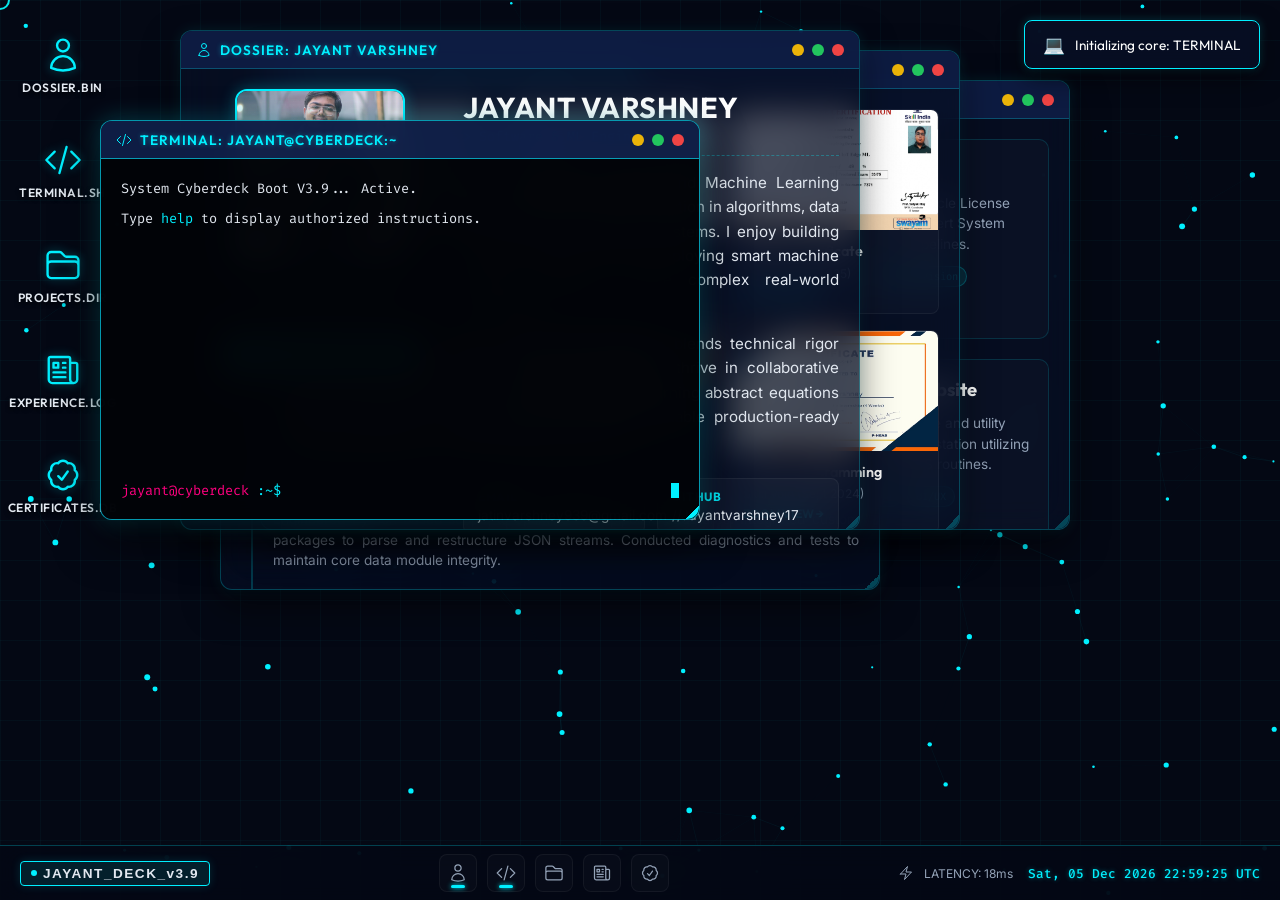
==== commit b76441e7: "Initial commit" ====
--- a/index.html
+++ b/index.html
@@ -60,15 +60,6 @@
         <path stroke-linecap="round" stroke-linejoin="round" d="M9 12.75 11.25 15 15 9.75M21 12c0 1.268-.63 2.39-1.593 3.068a3.745 3.745 0 0 1-1.043 3.296 3.745 3.745 0 0 1-3.296 1.043A3.745 3.745 0 0 1 12 21c-1.268 0-2.39-.63-3.068-1.593a3.746 3.746 0 0 1-3.296-1.043 3.745 3.745 0 0 1-1.043-3.296A3.745 3.745 0 0 1 3 12c0-1.268.63-2.39 1.593-3.068a3.745 3.745 0 0 1 1.043-3.296 3.746 3.746 0 0 1 3.296-1.043A3.746 3.746 0 0 1 12 3c1.268 0 2.39.63 3.068 1.593a3.746 3.746 0 0 1 3.296 1.043 3.746 3.746 0 0 1 1.043 3.296A3.745 3.745 0 0 1 21 12Z" />
       </svg>
       <span>Certificates.db</span>
-    </div>
-
-    <!-- Icon: System Settings -->
-    <div class="desktop-icon" data-open="win-settings">
-      <svg xmlns="http://www.w3.org/2000/svg" fill="none" viewBox="0 0 24 24" stroke-width="1.5" stroke="currentColor">
-        <path stroke-linecap="round" stroke-linejoin="round" d="M9.594 3.94c.09-.542.56-.94 1.11-.94h2.593c.55 0 1.02.398 1.11.94l.213 1.281c.063.374.313.686.645.87.074.04.147.083.22.127.324.196.72.257 1.075.124l1.217-.456a1.125 1.125 0 0 1 1.37.49l1.296 2.247a1.125 1.125 0 0 1-.26 1.43l-1.003.828c-.293.241-.438.613-.43.992a7.723 7.723 0 0 1 0 .255c-.008.378.137.75.43.991l1.004.827c.424.35.534.954.26 1.43l-1.298 2.247a1.125 1.125 0 0 1-1.369.491l-1.217-.456c-.355-.133-.75-.072-1.076.124a6.47 6.47 0 0 1-.22.128c-.331.183-.581.495-.644.869l-.213 1.281c-.09.543-.56.94-1.11.94h-2.594c-.552 0-1.02-.398-1.11-.94l-.213-1.281c-.062-.374-.312-.686-.644-.87a6.52 6.52 0 0 1-.22-.127c-.325-.196-.72-.257-1.076-.124l-1.217.456a1.125 1.125 0 0 1-1.369-.49l-1.297-2.247a1.125 1.125 0 0 1 .26-1.43l1.004-.827c.292-.24.437-.613.43-.991a6.932 6.932 0 0 1 0-.255c.007-.38-.138-.751-.43-.992l-1.004-.827a1.125 1.125 0 0 1-.26-1.43l1.297-2.247a1.125 1.125 0 0 1 1.37-.491l1.216.456c.356.133.751.072 1.076-.124.072-.044.146-.086.22-.128.332-.183.582-.495.644-.869l.214-1.28Z" />
-        <path stroke-linecap="round" stroke-linejoin="round" d="M15 12a3 3 0 1 1-6 0 3 3 0 0 1 6 0Z" />
-      </svg>
-      <span>Settings.sys</span>
     </div>
 
     <!-- WINDOW 1: BIO DOSSIER -->
@@ -490,99 +481,6 @@
       <div class="resize-handle"></div>
     </section>
 
-    <!-- WINDOW 6: SYSTEM CONTROL & SETTINGS -->
-    <section class="window" id="win-settings" style="width: 550px; height: 490px; top: 180px; left: 420px;">
-      <header class="window-header">
-        <div class="window-title">
-          <svg xmlns="http://www.w3.org/2000/svg" fill="none" viewBox="0 0 24 24" stroke-width="1.5" stroke="currentColor">
-            <path stroke-linecap="round" stroke-linejoin="round" d="M9.594 3.94c.09-.542.56-.94 1.11-.94h2.593c.55 0 1.02.398 1.11.94l.213 1.281c.063.374.313.686.645.87.074.04.147.083.22.127.324.196.72.257 1.075.124l1.217-.456a1.125 1.125 0 0 1 1.37.49l1.296 2.247a1.125 1.125 0 0 1-.26 1.43l-1.003.828c-.293.241-.438.613-.43.992a7.723 7.723 0 0 1 0 .255c-.008.378.137.75.43.991l1.004.827c.424.35.534.954.26 1.43l-1.298 2.247a1.125 1.125 0 0 1-1.369.491l-1.217-.456c-.355-.133-.75-.072-1.076.124a6.47 6.47 0 0 1-.22.128c-.331.183-.581.495-.644.869l-.213 1.281c-.09.543-.56.94-1.11.94h-2.594c-.552 0-1.02-.398-1.11-.94l-.213-1.281c-.062-.374-.312-.686-.644-.87a6.52 6.52 0 0 1-.22-.127c-.325-.196-.72-.257-1.076-.124l-1.217.456a1.125 1.125 0 0 1-1.369-.49l-1.297-2.247a1.125 1.125 0 0 1 .26-1.43l1.004-.827c.292-.24.437-.613.43-.991a6.932 6.932 0 0 1 0-.255c.007-.38-.138-.751-.43-.992l-1.004-.827a1.125 1.125 0 0 1-.26-1.43l1.297-2.247a1.125 1.125 0 0 1 1.37-.491l1.216.456c.356.133.751.072 1.076-.124.072-.044.146-.086.22-.128.332-.183.582-.495.644-.869l.214-1.28Z" />
-            <path stroke-linecap="round" stroke-linejoin="round" d="M15 12a3 3 0 1 1-6 0 3 3 0 0 1 6 0Z" />
-          </svg>
-          <span>Control Panel: System Configuration</span>
-        </div>
-        <div class="window-controls">
-          <button class="control-btn minimize" aria-label="Minimize"></button>
-          <button class="control-btn maximize" aria-label="Maximize"></button>
-          <button class="control-btn close" aria-label="Close"></button>
-        </div>
-      </header>
-      <div class="window-content">
-        <div class="control-panel">
-          <!-- Theme Selector Section -->
-          <div class="settings-section">
-            <h3>Visual Style Theme</h3>
-            <div class="theme-selector-grid">
-              <div class="theme-option selected" data-theme="cyberdeck">
-                <span class="theme-dot td-cyber"></span>
-                <span class="theme-label">Cyber-Deck</span>
-              </div>
-              <div class="theme-option" data-theme="synthwave">
-                <span class="theme-dot td-synth"></span>
-                <span class="theme-label">Synthwave</span>
-              </div>
-              <div class="theme-option" data-theme="matrix">
-                <span class="theme-dot td-matrix"></span>
-                <span class="theme-label">Matrix</span>
-              </div>
-              <div class="theme-option" data-theme="cyberpunk">
-                <span class="theme-dot td-punk"></span>
-                <span class="theme-label">Neon Punk</span>
-              </div>
-            </div>
-          </div>
-
-          <!-- Environment Settings Section -->
-          <div class="settings-section">
-            <h3>Atmosphere &amp; Sound</h3>
-            <div class="control-item">
-              <span>Interactive Particles</span>
-              <label class="toggle-switch">
-                <input type="checkbox" id="toggle-particles" checked>
-                <span class="toggle-slider"></span>
-              </label>
-            </div>
-            <div class="control-item">
-              <span>Ambient Space Drone</span>
-              <label class="toggle-switch">
-                <input type="checkbox" id="toggle-audio">
-                <span class="toggle-slider"></span>
-              </label>
-            </div>
-            <div class="control-item">
-              <span>Feedback SFX Volume</span>
-              <input type="range" id="volume-control" class="slider-volume" min="0" max="1" step="0.1" value="0.5">
-            </div>
-          </div>
-
-          <!-- Live Performance Monitor -->
-          <div class="settings-section">
-            <h3>Telemetry Dashboard</h3>
-            <div class="sys-dashboard">
-              <div>
-                <div class="telemetry-row">
-                  <span class="telemetry-label">CPU LOAD</span>
-                  <span class="telemetry-value" id="cpu-value">2.4%</span>
-                </div>
-                <div class="telemetry-chart-container">
-                  <canvas id="cpu-canvas" class="telemetry-canvas"></canvas>
-                </div>
-              </div>
-              <div>
-                <div class="telemetry-row">
-                  <span class="telemetry-label">RAM LOAD</span>
-                  <span class="telemetry-value" id="ram-value">4.1 GB / 16.0 GB</span>
-                </div>
-                <div class="telemetry-chart-container">
-                  <canvas id="ram-canvas" class="telemetry-canvas"></canvas>
-                </div>
-              </div>
-            </div>
-          </div>
-        </div>
-      </div>
-      <div class="resize-handle"></div>
-    </section>
-
   </main>
 
   <!-- Bottom OS Status bar / Dock -->
@@ -630,13 +528,6 @@
         <span class="tooltip">Certificates</span>
       </button>
 
-      <button class="dock-btn" data-window="win-settings">
-        <svg xmlns="http://www.w3.org/2000/svg" fill="none" viewBox="0 0 24 24" stroke-width="1.5" stroke="currentColor">
-          <path stroke-linecap="round" stroke-linejoin="round" d="M9.594 3.94c.09-.542.56-.94 1.11-.94h2.593c.55 0 1.02.398 1.11.94l.213 1.281c.063.374.313.686.645.87.074.04.147.083.22.127.324.196.72.257 1.075.124l1.217-.456a1.125 1.125 0 0 1 1.37.49l1.296 2.247a1.125 1.125 0 0 1-.26 1.43l-1.003.828c-.293.241-.438.613-.43.992a7.723 7.723 0 0 1 0 .255c-.008.378.137.75.43.991l1.004.827c.424.35.534.954.26 1.43l-1.298 2.247a1.125 1.125 0 0 1-1.369.491l-1.217-.456c-.355-.133-.75-.072-1.076.124a6.47 6.47 0 0 1-.22.128c-.331.183-.581.495-.644.869l-.213 1.281c-.09.543-.56.94-1.11.94h-2.594c-.552 0-1.02-.398-1.11-.94l-.213-1.281c-.062-.374-.312-.686-.644-.87a6.52 6.52 0 0 1-.22-.127c-.325-.196-.72-.257-1.076-.124l-1.217.456a1.125 1.125 0 0 1-1.369-.49l-1.297-2.247a1.125 1.125 0 0 1 .26-1.43l1.004-.827c.292-.24.437-.613.43-.991a6.932 6.932 0 0 1 0-.255c.007-.38-.138-.751-.43-.992l-1.004-.827a1.125 1.125 0 0 1-.26-1.43l1.297-2.247a1.125 1.125 0 0 1 1.37-.491l1.216.456c.356.133.751.072 1.076-.124.072-.044.146-.086.22-.128.332-.183.582-.495.644-.869l.214-1.28Z" />
-          <path stroke-linecap="round" stroke-linejoin="round" d="M15 12a3 3 0 1 1-6 0 3 3 0 0 1 6 0Z" />
-        </svg>
-        <span class="tooltip">Settings</span>
-      </button>
     </div>
 
     <div class="dock-end">
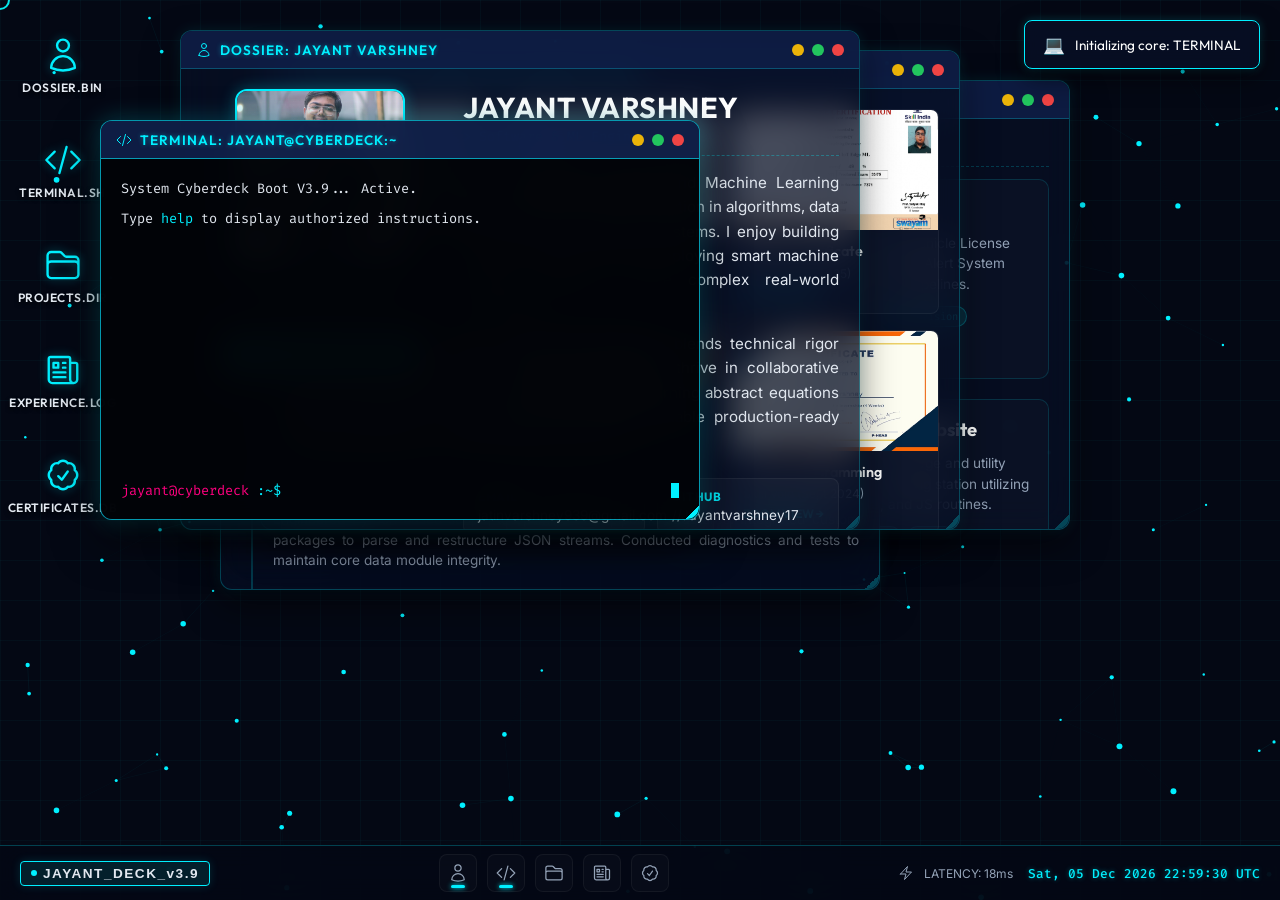
==== commit bdbea401: "feat: dynamically fetch and list github repositories in projects window and terminal" ====
--- a/index.html
+++ b/index.html
@@ -197,6 +197,7 @@
         </div>
       </header>
       <div class="window-content">
+        <div class="projects-section-title">Featured Showcase</div>
         <div class="projects-grid">
           <!-- Project 1 -->
           <article class="project-card">
@@ -259,6 +260,14 @@
               </svg>
             </a>
           </article>
+        </div>
+
+        <div class="projects-section-title github">GitHub Repositories</div>
+        <div class="projects-grid" id="github-repos-grid">
+          <div class="font-code" style="grid-column: 1 / -1; text-align: center; padding: 20px; color: var(--text-muted);">
+            Connecting to api.github.com...
+            <span class="typing-cursor"></span>
+          </div>
         </div>
       </div>
       <div class="resize-handle"></div>
--- a/style.css
+++ b/style.css
@@ -624,6 +624,21 @@
 }
 .project-link:hover {
   color: var(--accent);
+}
+
+.projects-section-title {
+  font-family: 'Outfit', sans-serif;
+  font-size: 1.05rem;
+  color: var(--accent);
+  margin-bottom: 12px;
+  font-weight: 600;
+  text-transform: uppercase;
+  letter-spacing: 1px;
+  border-bottom: 1px dashed rgba(var(--accent-rgb), 0.2);
+  padding-bottom: 6px;
+}
+.projects-section-title.github {
+  margin-top: 24px;
 }
 
 /* App: Internship Logs */
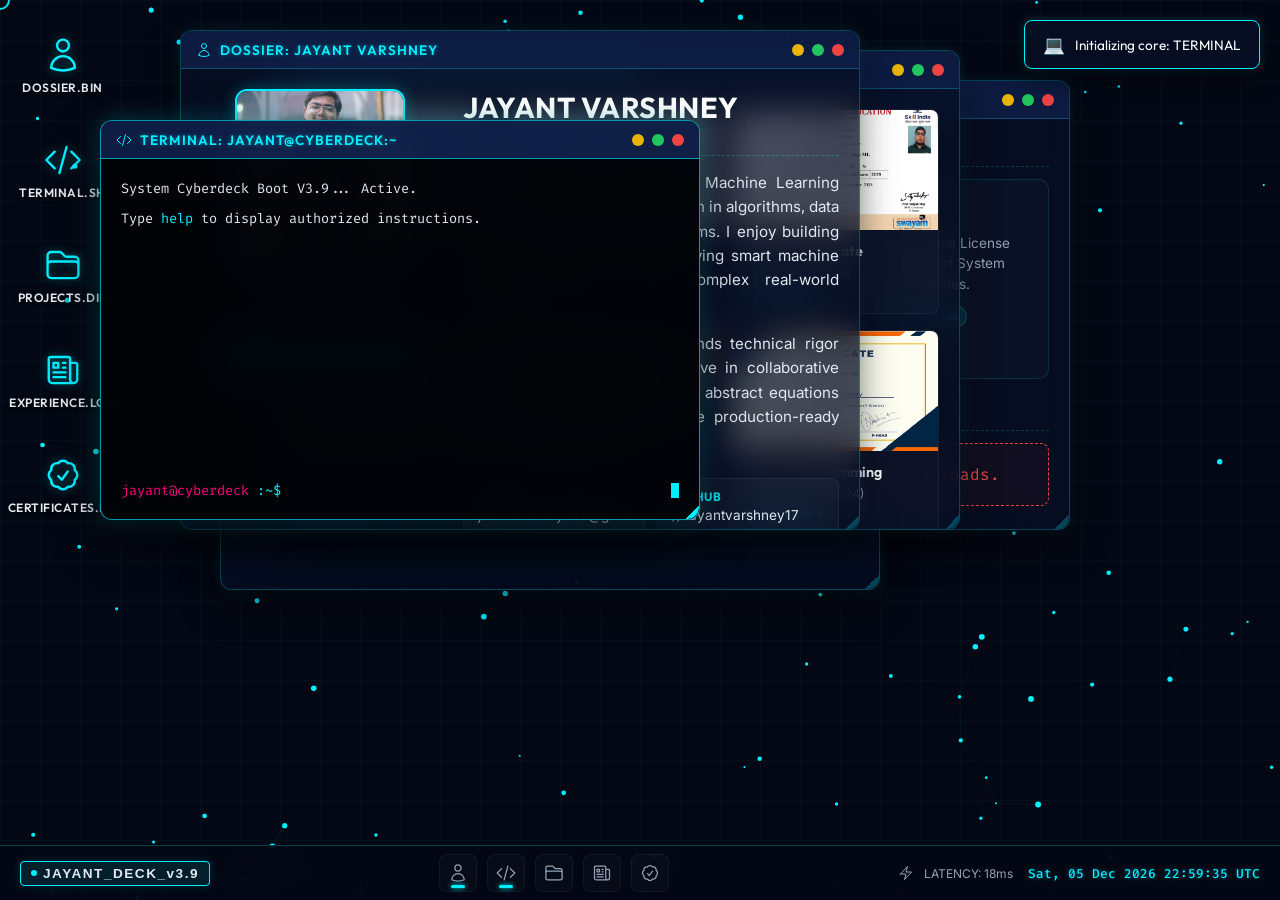
==== commit 09eaf7e2: "feat: update resume experience timeline, remove MBD station and AcademicPluss projects, and hide emp" ====
--- a/index.html
+++ b/index.html
@@ -232,34 +232,6 @@
               </svg>
             </a>
           </article>
-
-          <!-- Project 3 -->
-          <article class="project-card">
-            <h3>AcademicPluss</h3>
-            <p>A collaborative PHP student platform providing online peer duda solving, study groups, and resource sharing nodes.</p>
-            <div class="project-tags">
-              <span class="project-tag">PHP</span>
-              <span class="project-tag">MySQL</span>
-              <span class="project-tag">Collaboration</span>
-            </div>
-          </article>
-
-          <!-- Project 4 -->
-          <article class="project-card">
-            <h3>MBD Filling Station Website</h3>
-            <p>Responsive public landing page and utility design for a commercial filling station utilizing optimized HTML, CSS, and JS routines.</p>
-            <div class="project-tags">
-              <span class="project-tag">Vanilla JS</span>
-              <span class="project-tag">Responsive</span>
-              <span class="project-tag">UI/UX</span>
-            </div>
-            <a href="https://dheeru42.github.io/MBDfilling/" target="_blank" rel="noopener noreferrer" class="project-link">
-              <span>Launch Site</span>
-              <svg xmlns="http://www.w3.org/2000/svg" fill="none" viewBox="0 0 24 24" stroke-width="2" stroke="currentColor" style="width: 12px; height: 12px;">
-                <path stroke-linecap="round" stroke-linejoin="round" d="M13.5 6H5.25A2.25 2.25 0 0 0 3 8.25v10.5A2.25 2.25 0 0 0 5.25 21h10.5A2.25 2.25 0 0 0 18 18.75V10.5m-10.5 6L21 3m0 0h-5.25M21 3v5.25" />
-              </svg>
-            </a>
-          </article>
         </div>
 
         <div class="projects-section-title github">GitHub Repositories</div>
@@ -295,13 +267,17 @@
             <div class="timeline-dot"></div>
             <div class="timeline-header">
               <div>
-                <span class="timeline-role">Cloud IoT Edge ML Engineer</span>
-                <span class="timeline-org"> @ NPTEL</span>
-              </div>
-              <span class="timeline-date">Feb 2025 - Apr 2025</span>
+                <span class="timeline-role">Web Development Intern</span>
+                <span class="timeline-org"> @ Dabotic India Pvt. Ltd.</span>
+              </div>
+              <span class="timeline-date">Jan 2024 - Feb 2024</span>
             </div>
             <div class="timeline-body">
-              Completed NPTEL internship on 'Foundation of Cloud IoT and Edge ML,' focusing on the integration of cloud computing, Internet of Things, and machine learning at the edge. Gained hands-on experience with edge device data processing, cloud-IoT communication protocols, and deploying ML models for real-time edge decision-making.
+              <ul style="list-style-type: disc; margin-left: 15px; padding-left: 0;">
+                <li>Contributed to the development of real-time web applications, including a responsive Quiz Application and Landing Page.</li>
+                <li>Applied modern front-end development practices to deliver user-friendly and cross-browser compatible interfaces.</li>
+                <li>Collaborated in an agile environment to deliver features under strict project deadlines.</li>
+              </ul>
             </div>
           </div>
 
@@ -310,58 +286,17 @@
             <div class="timeline-dot"></div>
             <div class="timeline-header">
               <div>
-                <span class="timeline-role">Python Programming Intern</span>
-                <span class="timeline-org"> @ Skill Void &amp; Pantech Solutions</span>
-              </div>
-              <span class="timeline-date">Apr 2024</span>
+                <span class="timeline-role">Python Trainee</span>
+                <span class="timeline-org"> @ GUVI (in collaboration with HCL)</span>
+              </div>
+              <span class="timeline-date">Jun 2023 - Sep 2023</span>
             </div>
             <div class="timeline-body">
-              Developed python-based applications and scripts for automation and data processing. Gained hands-on experience with core programming concepts including OOP, file handling, and exception management. Worked on mini-projects to apply Python in real-world scenarios.
-            </div>
-          </div>
-
-          <!-- Internship 3 -->
-          <div class="timeline-item">
-            <div class="timeline-dot"></div>
-            <div class="timeline-header">
-              <div>
-                <span class="timeline-role">Python Engineering Intern</span>
-                <span class="timeline-org"> @ Guvi HCL</span>
-              </div>
-              <span class="timeline-date">Aug 2023</span>
-            </div>
-            <div class="timeline-body">
-              Engineered Python-based scripts to optimize data pipeline structures. Integrated custom packages to parse and restructure JSON streams. Conducted diagnostics and tests to maintain core data module integrity.
-            </div>
-          </div>
-
-          <!-- Internship 4 -->
-          <div class="timeline-item">
-            <div class="timeline-dot"></div>
-            <div class="timeline-header">
-              <div>
-                <span class="timeline-role">Full Stack Development Intern</span>
-                <span class="timeline-org"> @ Pantech CETPA Infotech Pvt. Ltd.</span>
-              </div>
-              <span class="timeline-date">Nov 2023</span>
-            </div>
-            <div class="timeline-body">
-              Built responsive web pages using HTML, CSS, JavaScript, and Bootstrap. Worked on frontend-backend database integration using PHP/MySQL technologies. Collaborated in a team to design and implement a mini web project.
-            </div>
-          </div>
-
-          <!-- Internship 5 -->
-          <div class="timeline-item">
-            <div class="timeline-dot"></div>
-            <div class="timeline-header">
-              <div>
-                <span class="timeline-role">Machine Learning Intern</span>
-                <span class="timeline-org"> @ Pantech Solutions</span>
-              </div>
-              <span class="timeline-date">Jan 2023 - Mar 2023</span>
-            </div>
-            <div class="timeline-body">
-              Worked on real-time predictive models, data preprocessing pipelines, and deployed ML APIs for health analytics and alert systems.
+              <ul style="list-style-type: disc; margin-left: 15px; padding-left: 0;">
+                <li>Completed 120+ hours of hands-on Python training covering OOP, Data Structures, Algorithms, and Problem Solving.</li>
+                <li>Solved 150+ coding problems to strengthen analytical thinking and programming proficiency.</li>
+                <li>Developed mini-projects utilizing file handling, exception handling, and modular programming concepts.</li>
+              </ul>
             </div>
           </div>
         </div>
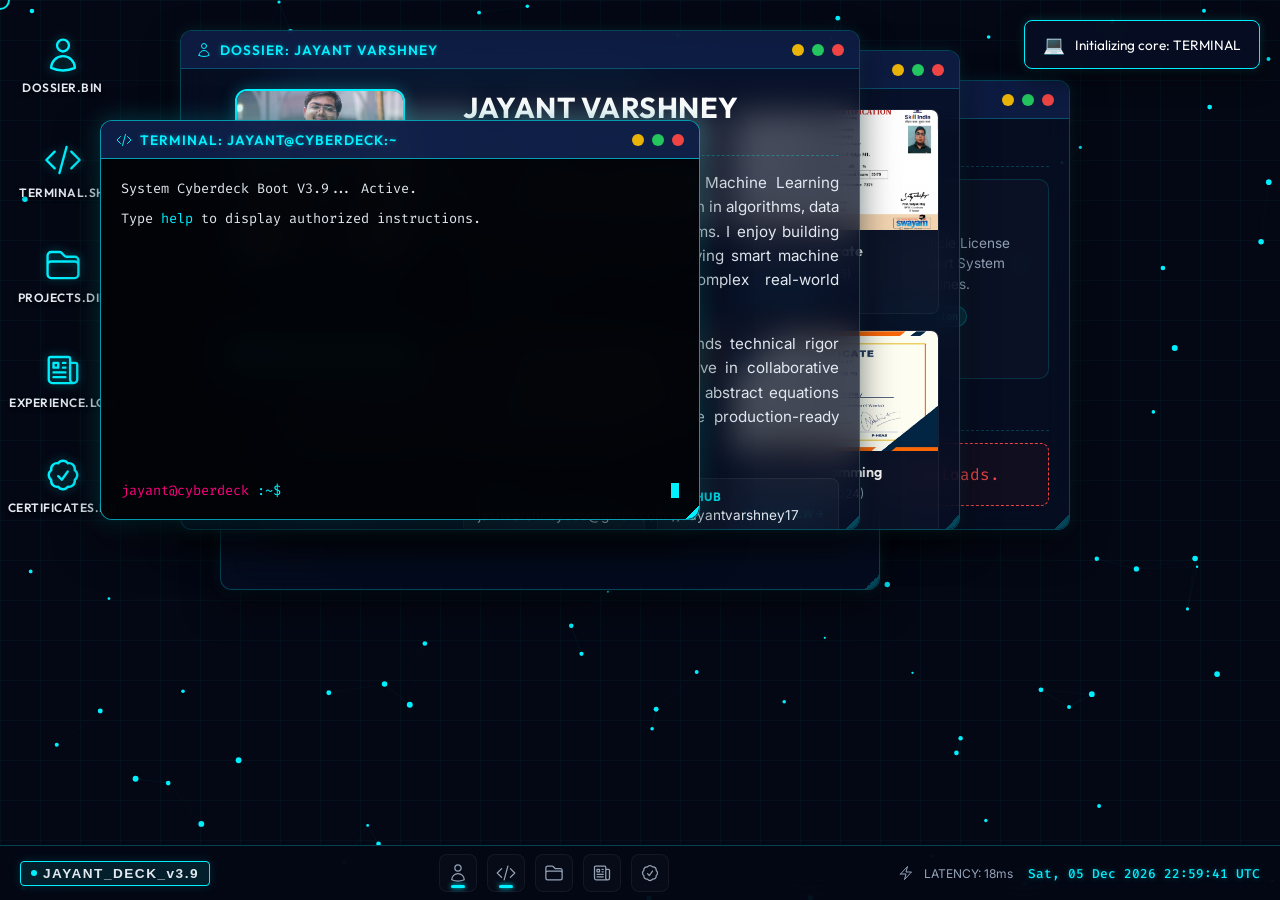
==== commit 8d7a02dc: "first commit" ====
--- a/index.html
+++ b/index.html
@@ -88,7 +88,7 @@
               <span class="status-dot"></span>
               <span>Available for Hire</span>
             </div>
-            <a href="Resume_Jayant.pdf" target="_blank" rel="noopener noreferrer" class="resume-btn">
+            <a href="resume.pdf" target="_blank" rel="noopener noreferrer" class="resume-btn">
               <svg xmlns="http://www.w3.org/2000/svg" fill="none" viewBox="0 0 24 24" stroke-width="1.5" stroke="currentColor">
                 <path stroke-linecap="round" stroke-linejoin="round" d="M19.5 14.25v-2.625a3.375 3.375 0 0 0-3.375-3.375h-1.5A1.125 1.125 0 0 1 13.5 7.125v-1.5a3.375 3.375 0 0 0-3.375-3.375H8.25m.75 12 3 3m0 0 3-3m-3 3v-6m-1.5-9H5.625c-.621 0-1.125.504-1.125 1.125v17.25c0 .621.504 1.125 1.125 1.125h12.75c.621 0 1.125-.504 1.125-1.125V11.25a9 9 0 0 0-9-9Z" />
               </svg>
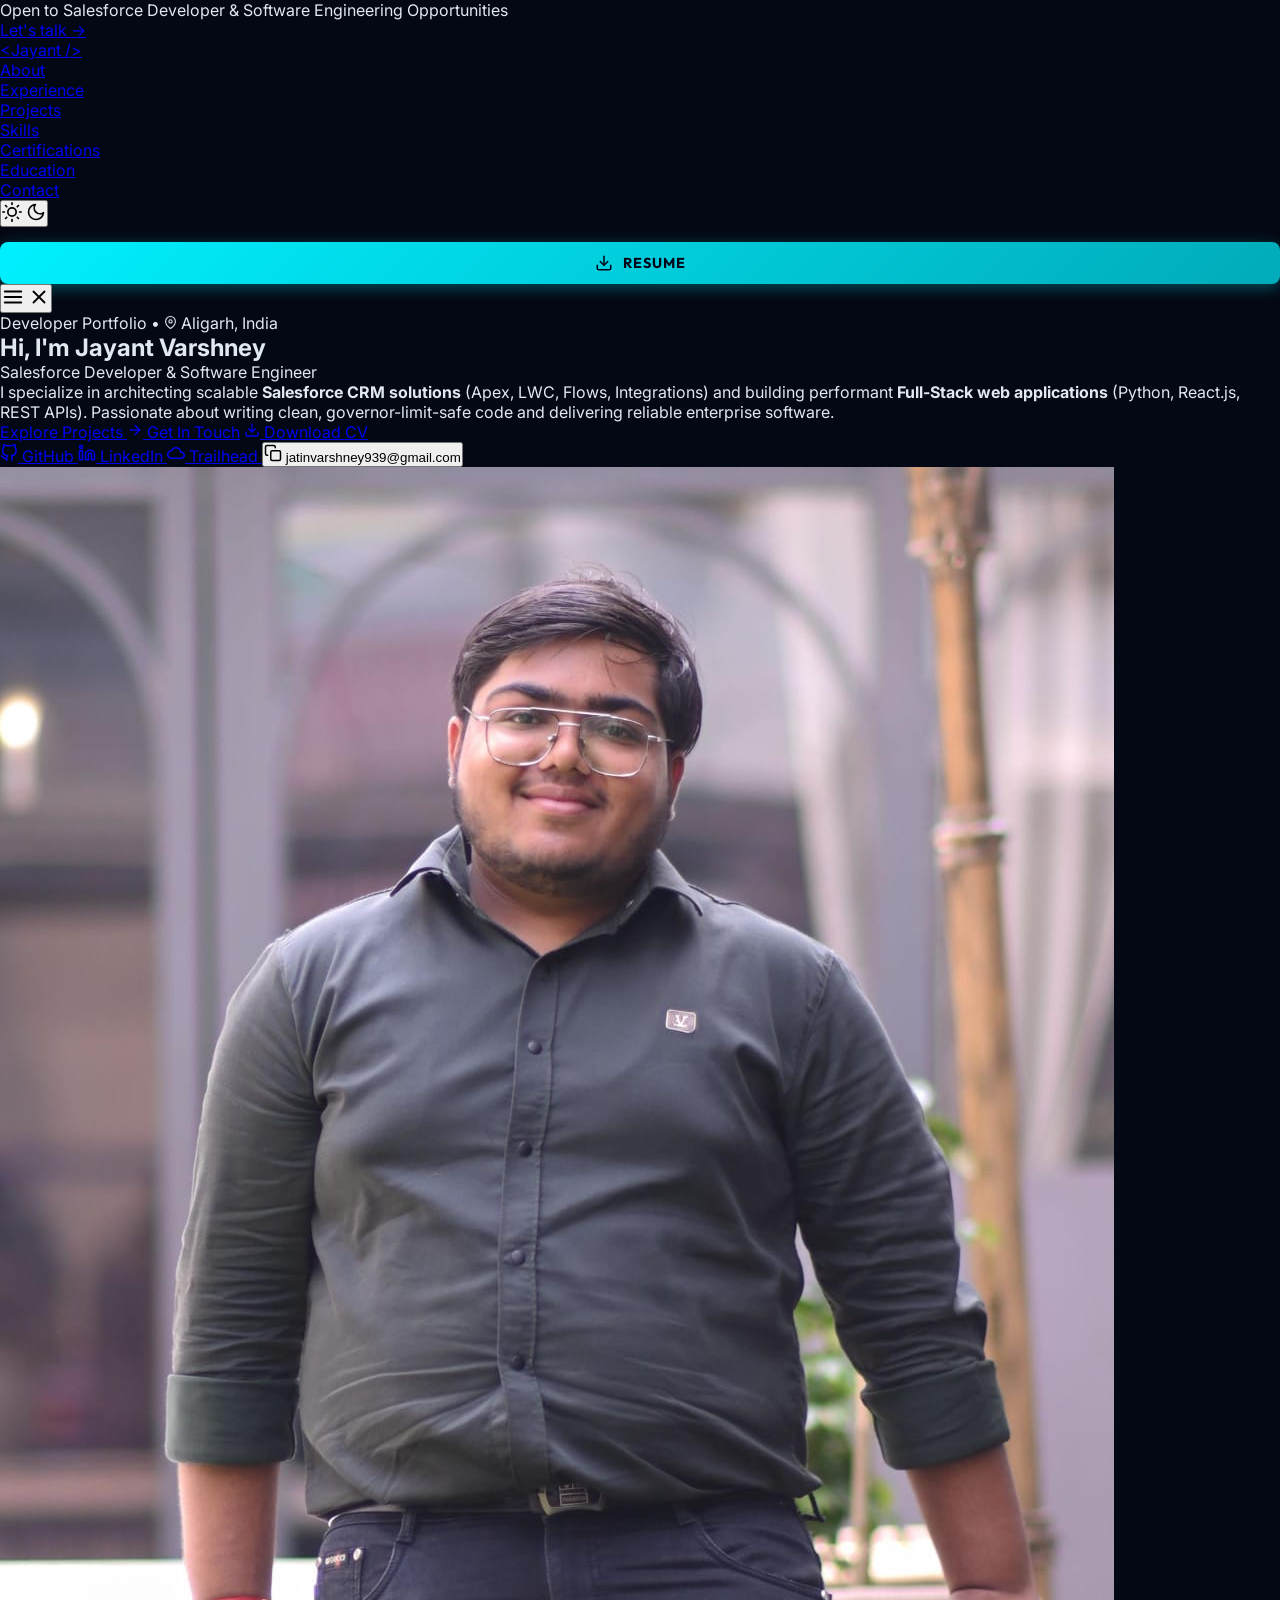
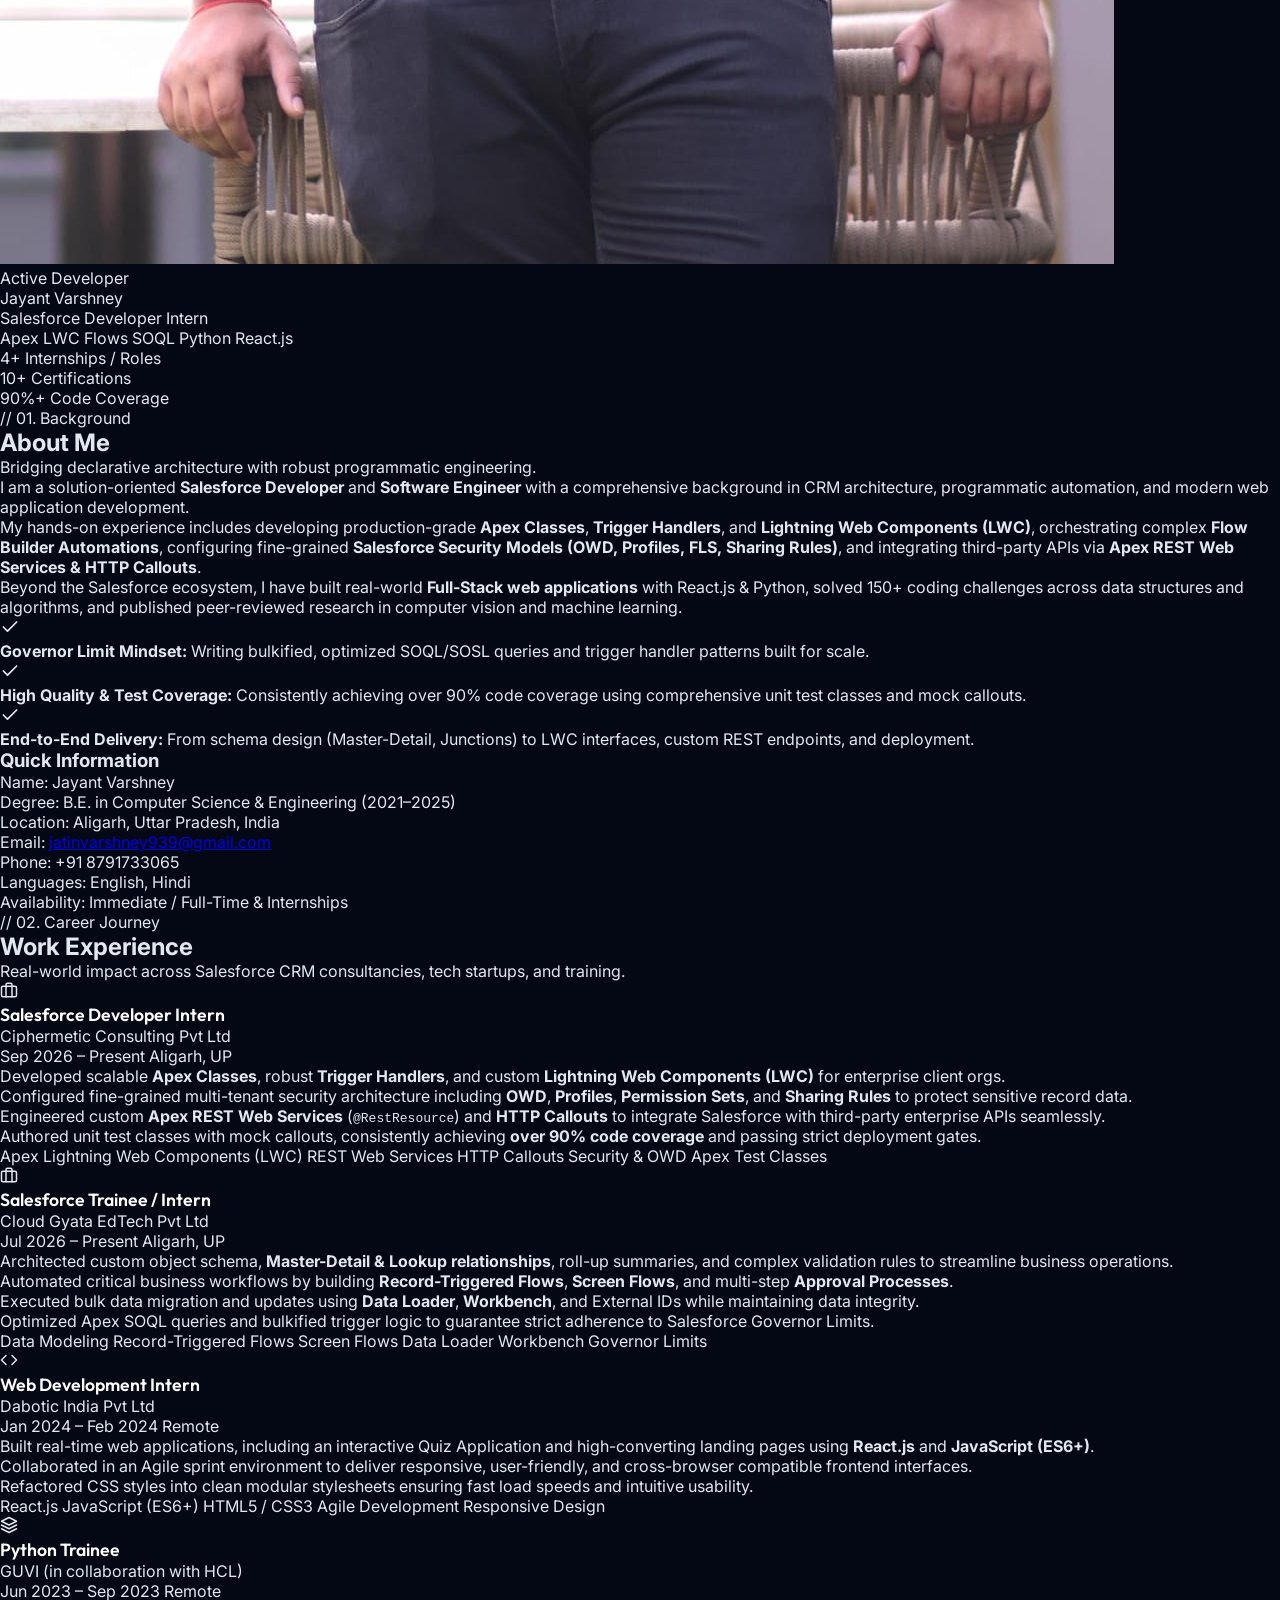
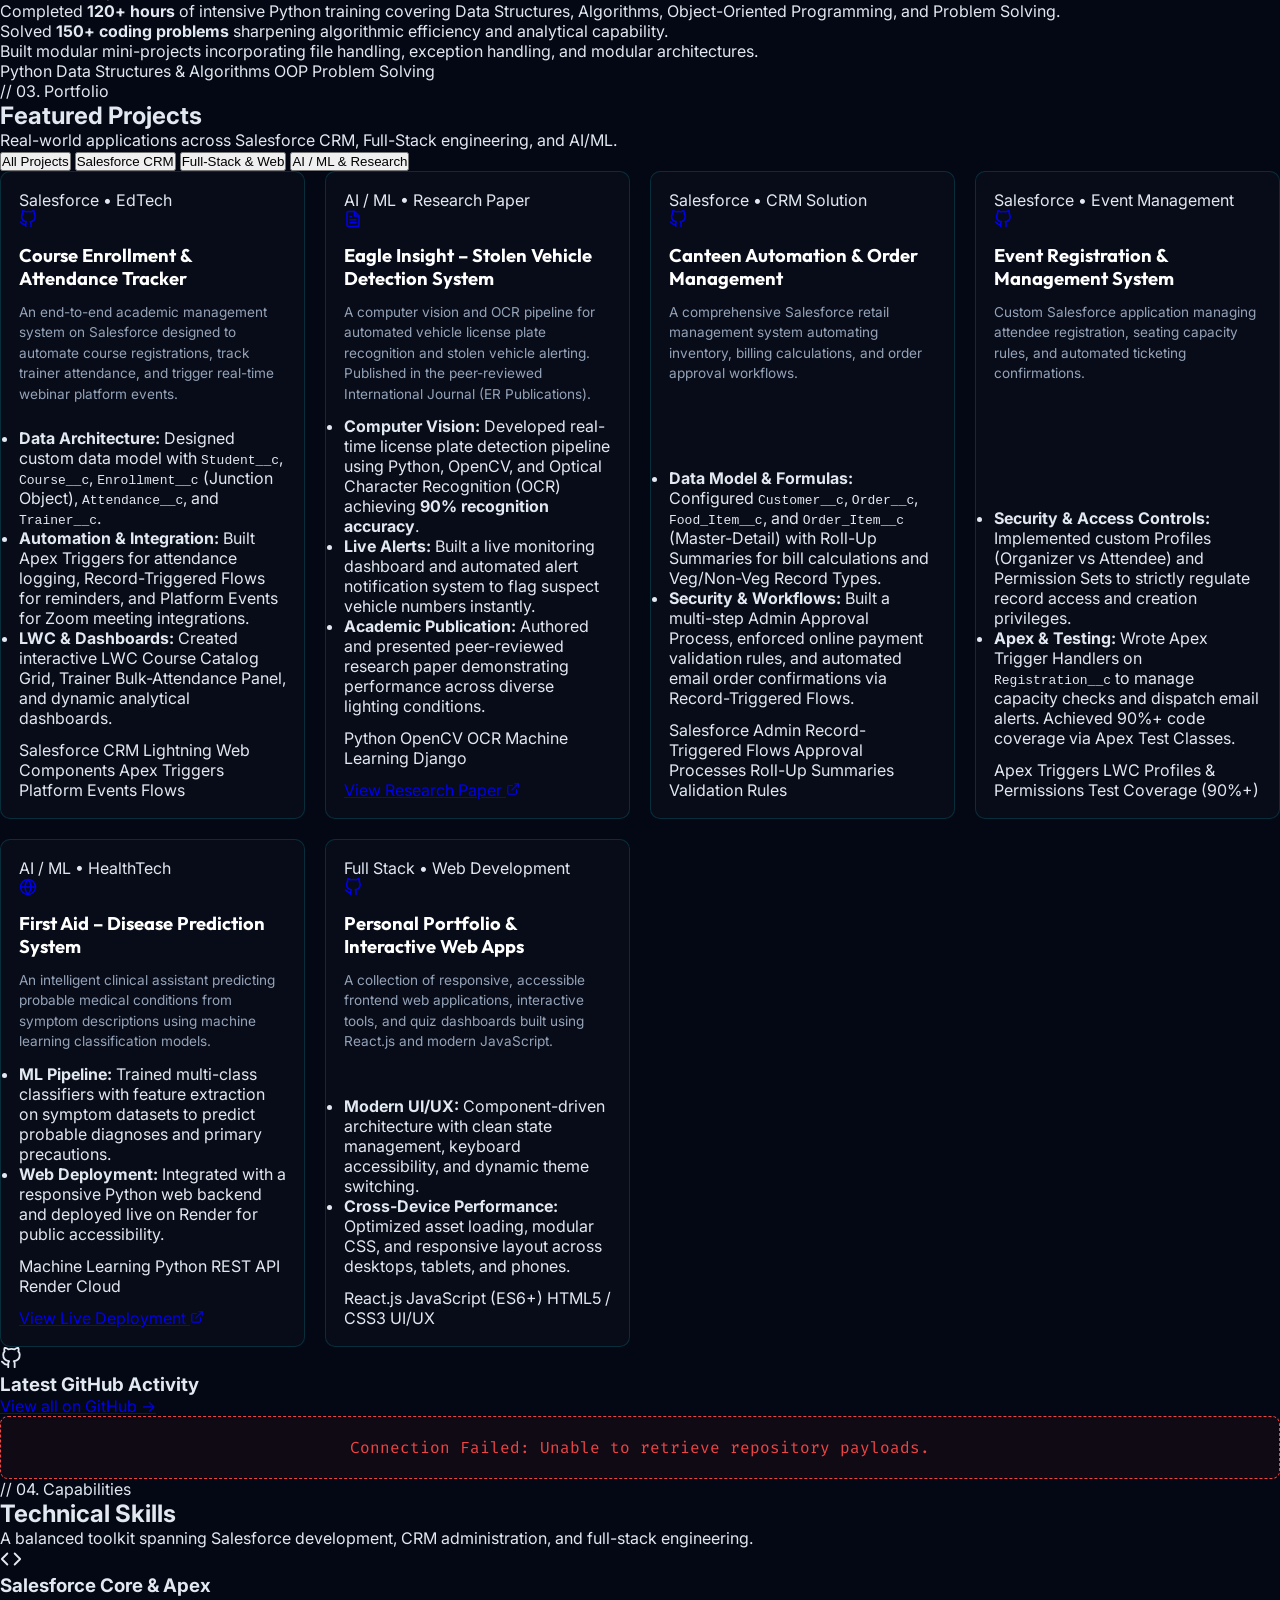
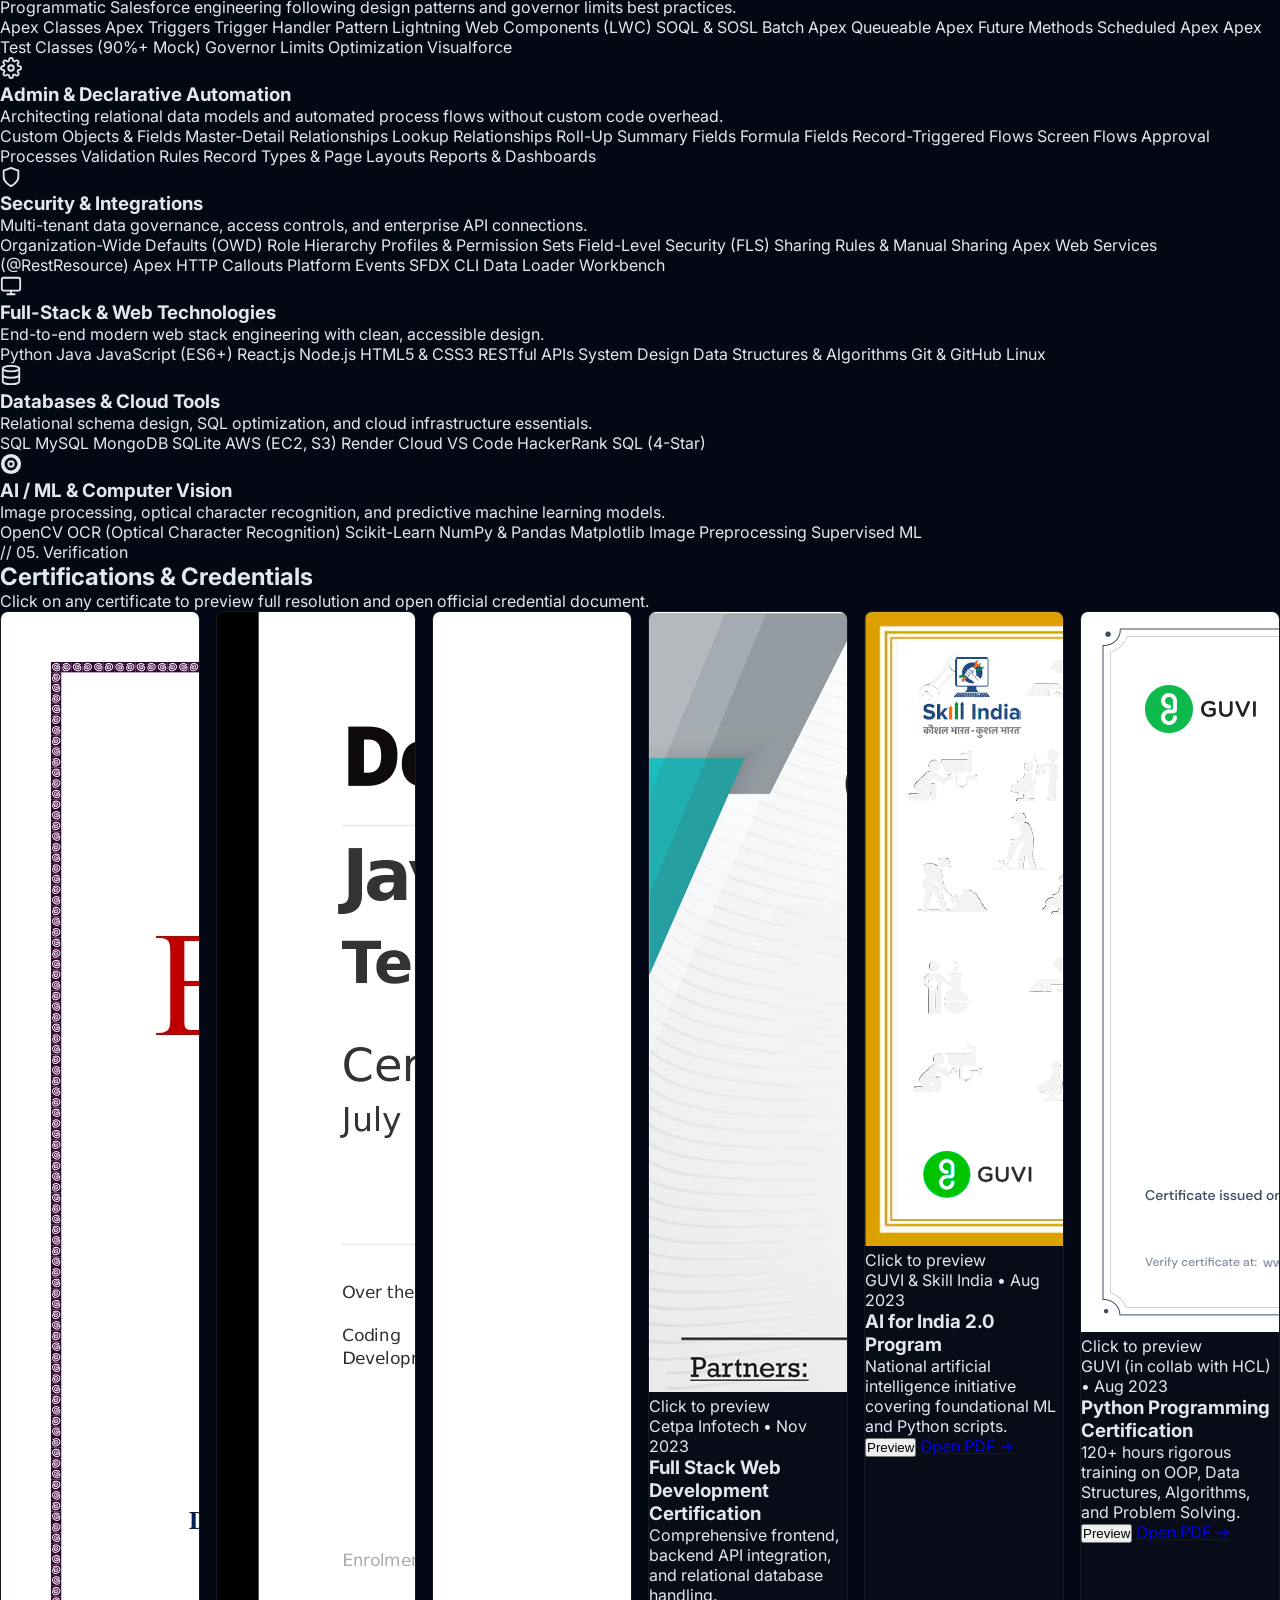
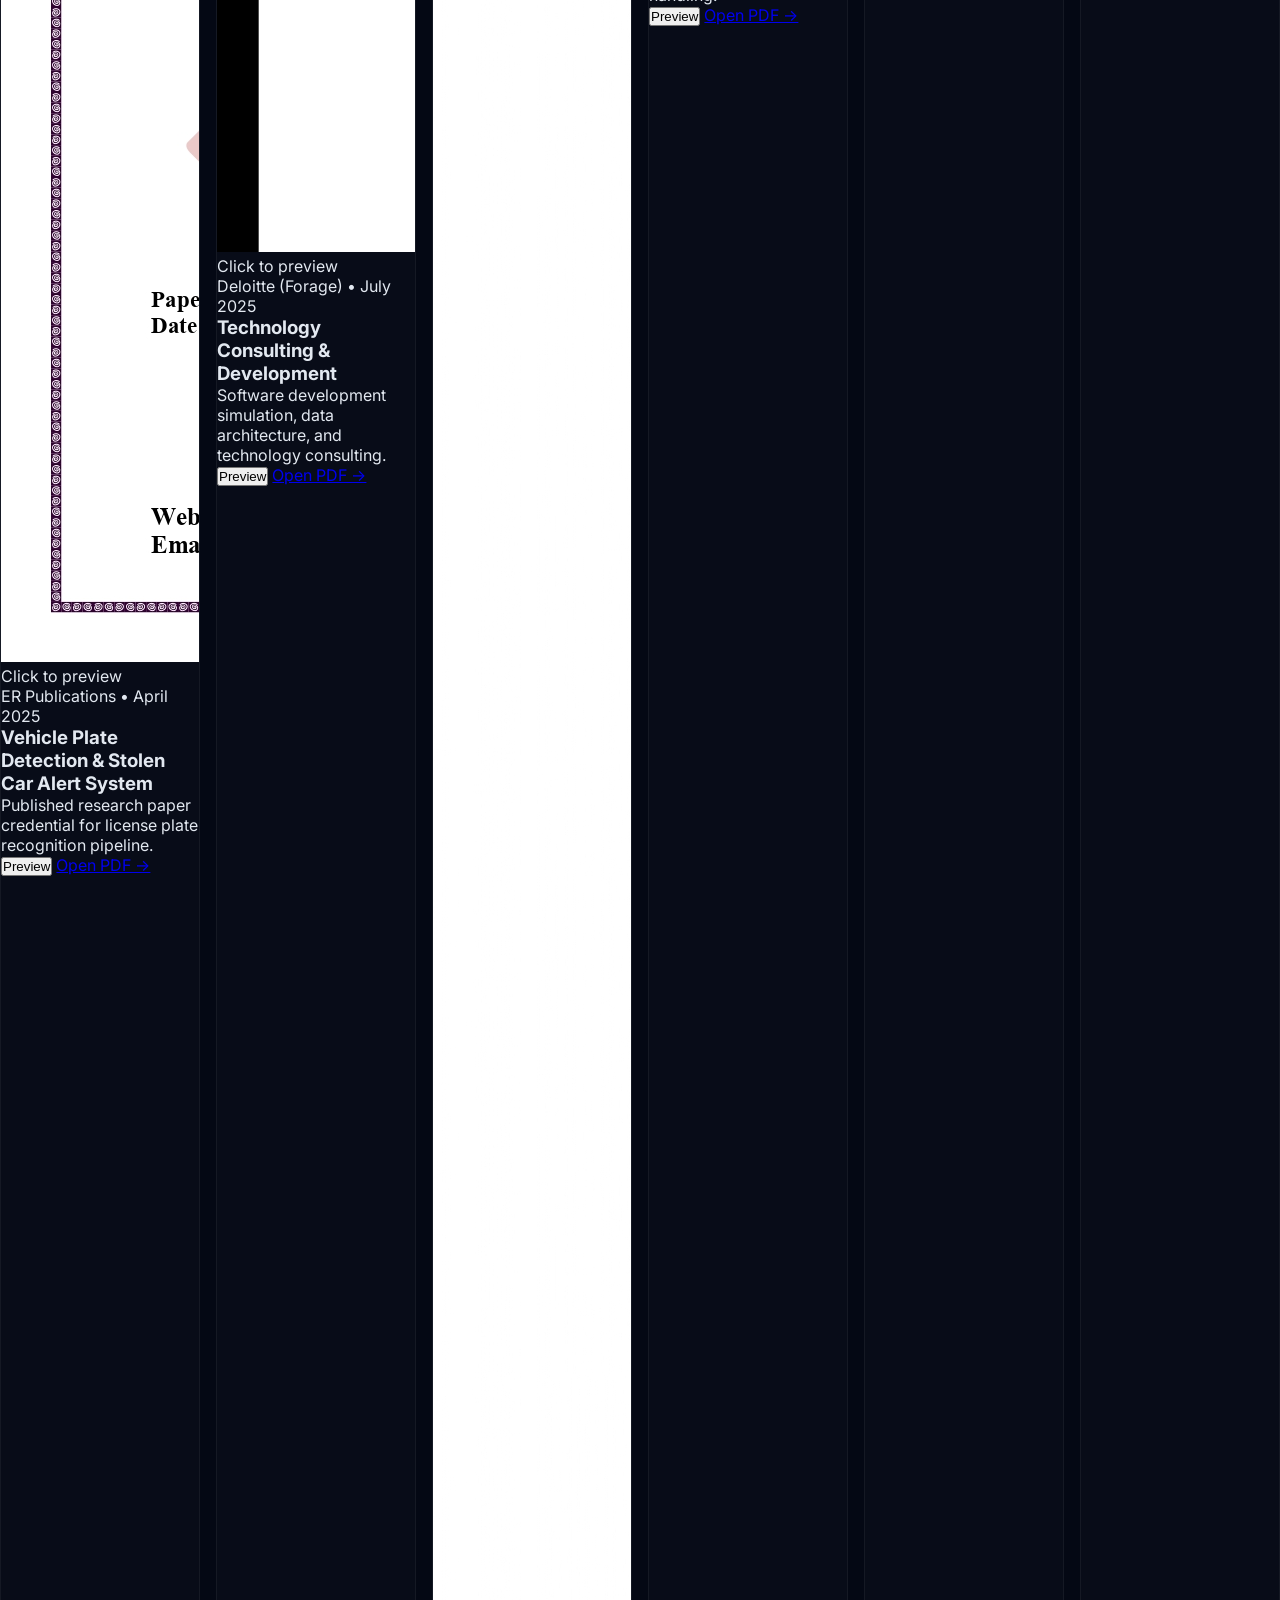
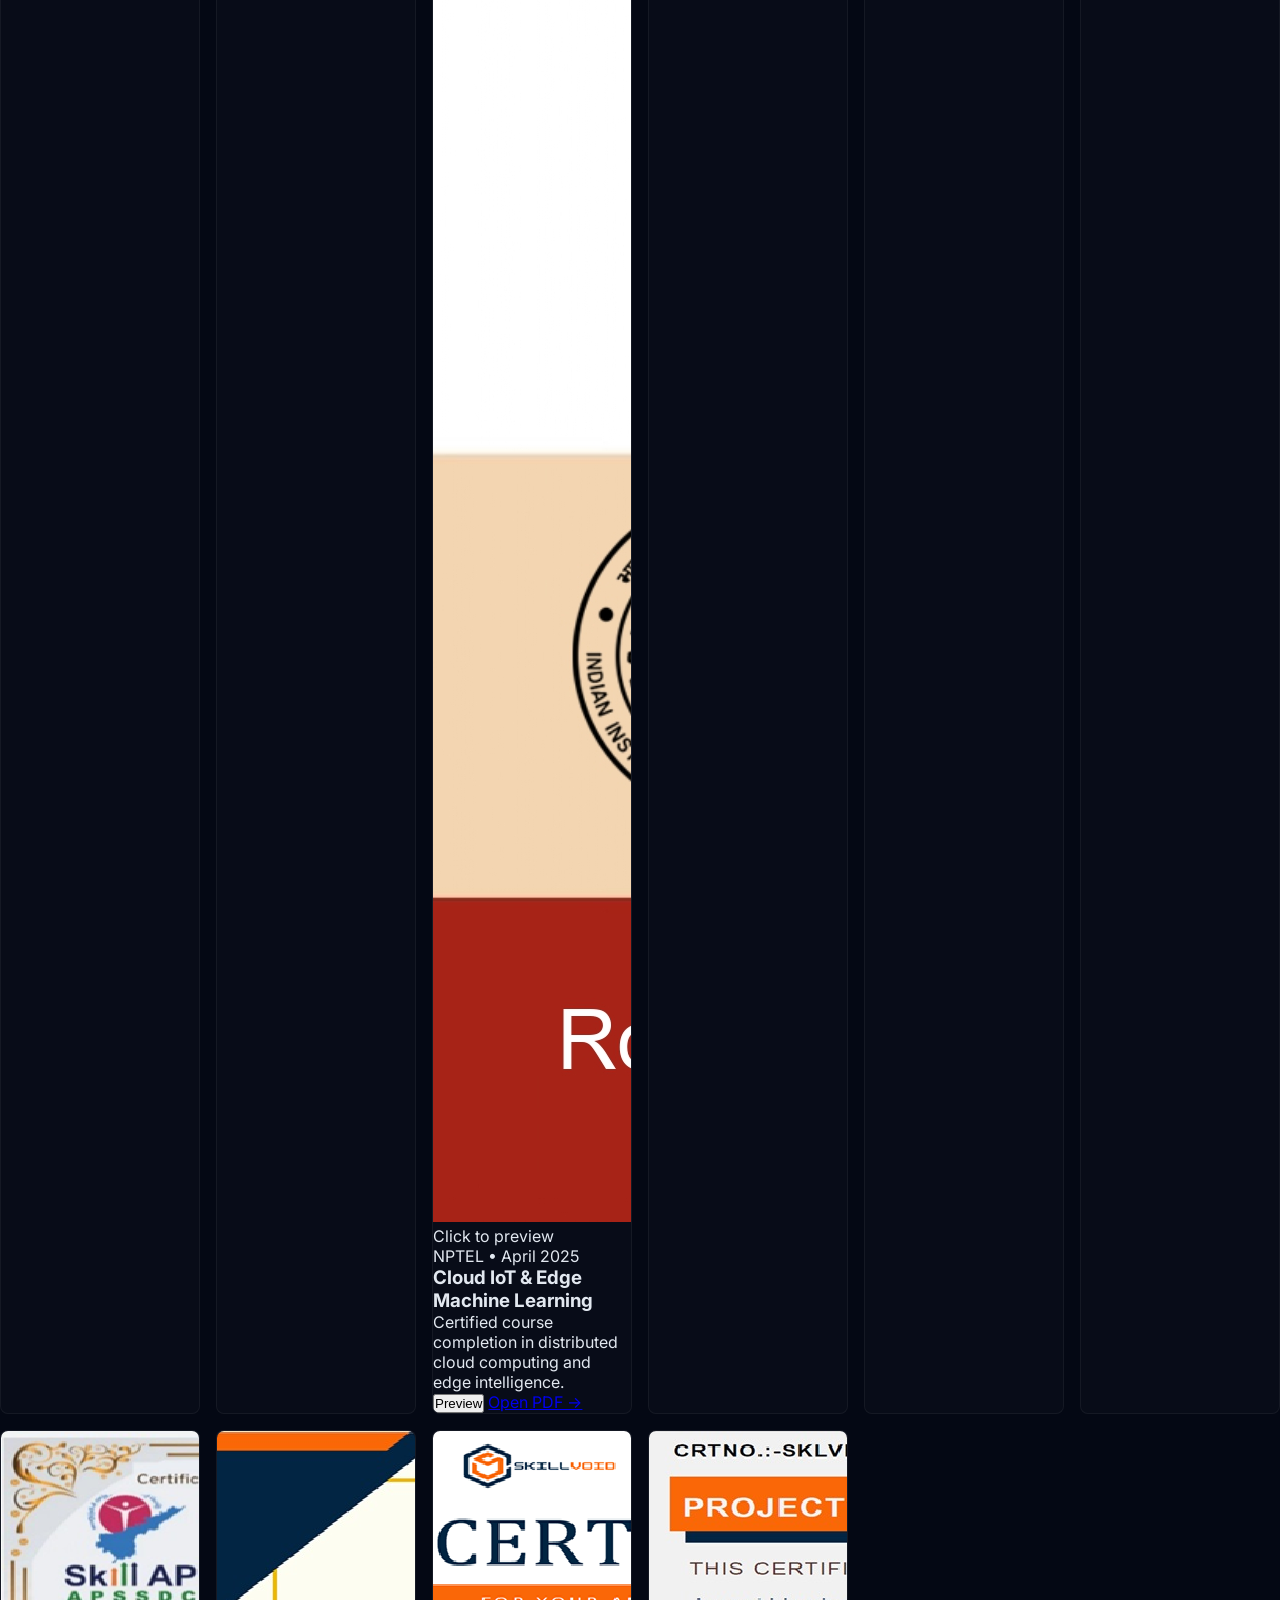
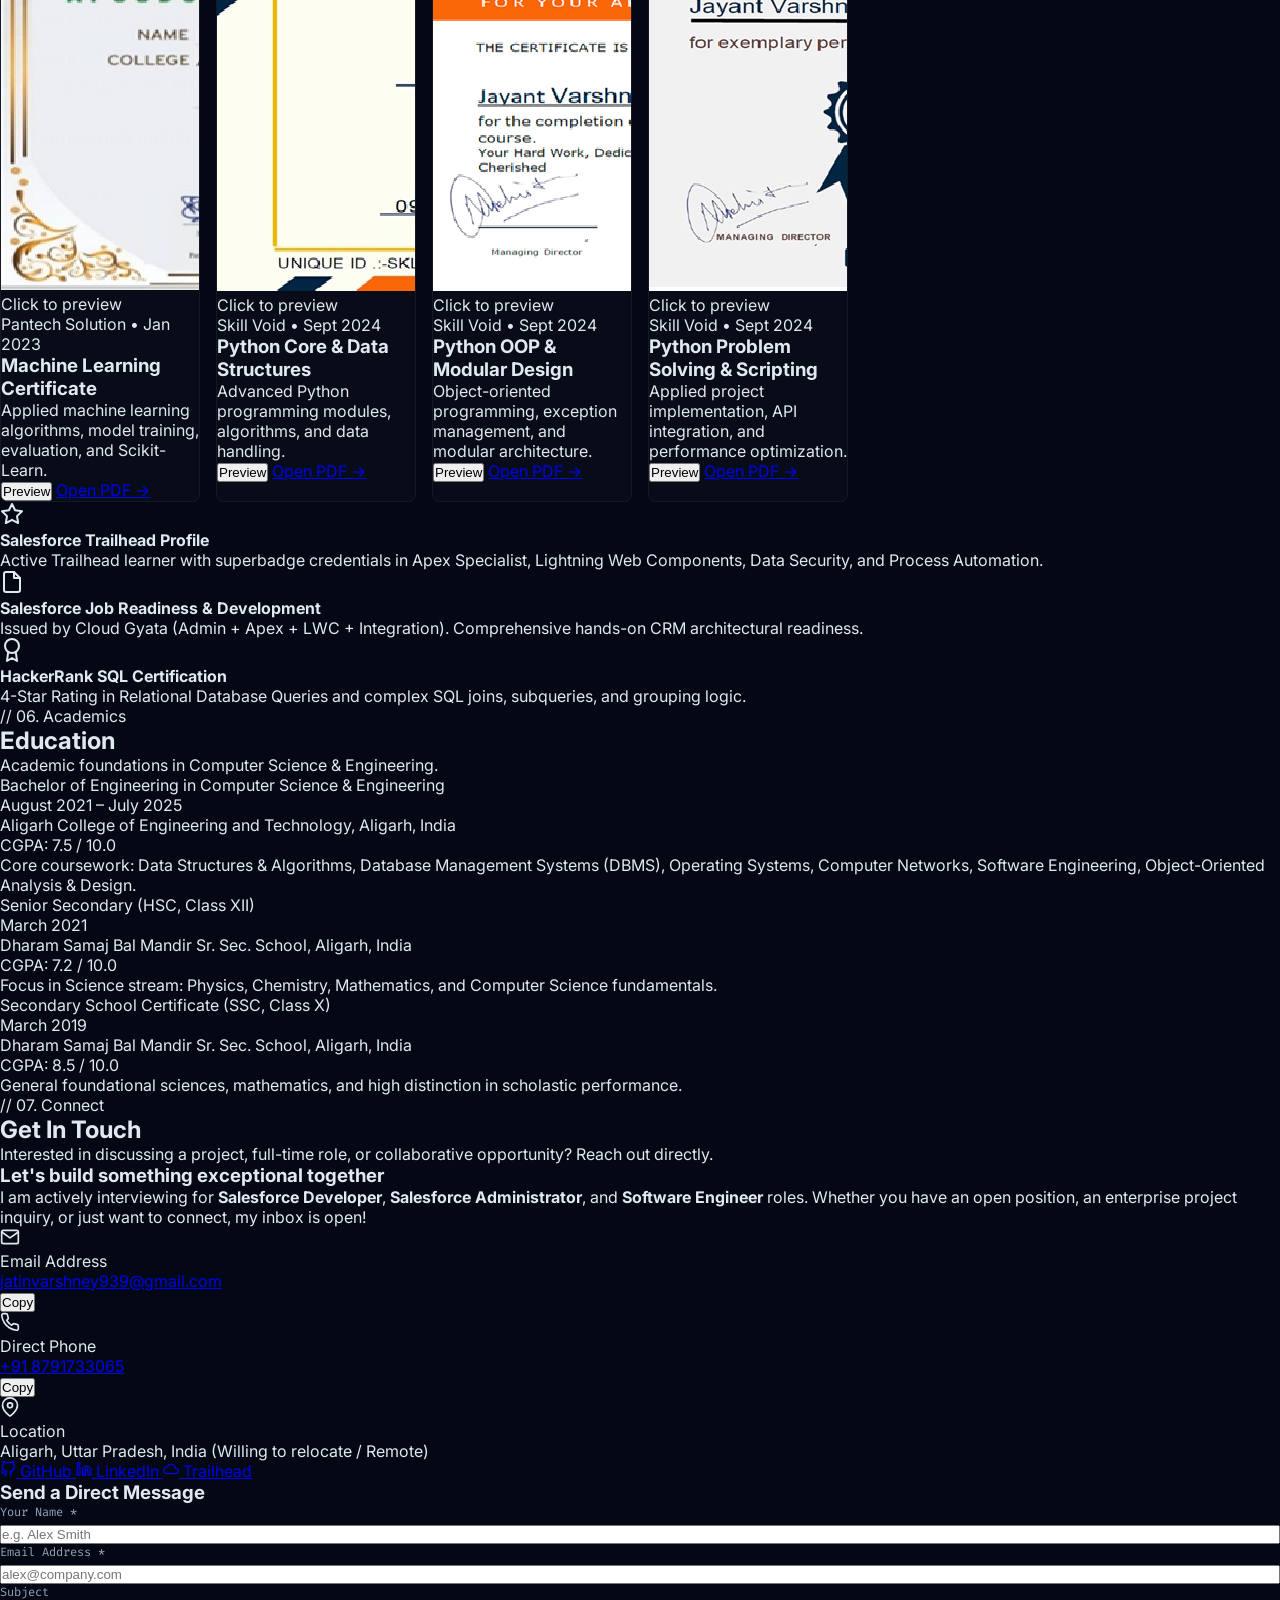
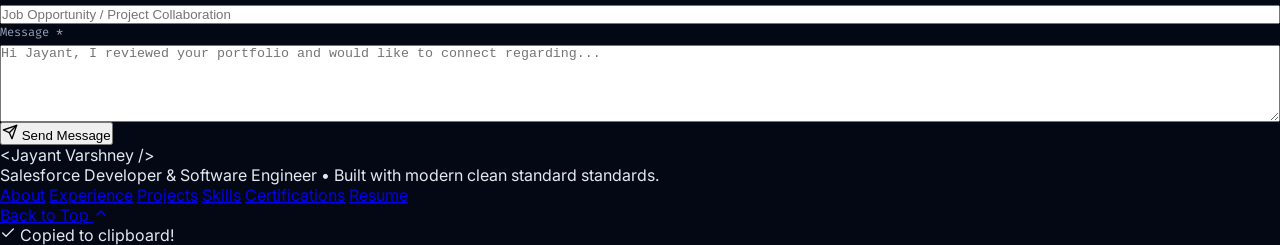
==== commit 3fd7606f: "Update portfolio for new journey" ====
--- a/index.html
+++ b/index.html
@@ -1,512 +1,1445 @@
 <!DOCTYPE html>
-<html lang="en">
+<html lang="en" data-theme="dark">
 <head>
   <meta charset="UTF-8">
   <meta name="viewport" content="width=device-width, initial-scale=1.0">
-  <title>Jayant Varshney | Cyber-Deck Portfolio OS</title>
-  <meta name="description" content="Portfolio of Jayant Varshney, Software and Machine Learning Engineer. Interactive Cyber-deck desktop interface featuring an interactive terminal, projects directory, internship timeline, and certificates vault." />
-  <meta name="keywords" content="Jayant Varshney, Machine Learning Engineer, Software Engineer, Portfolio, Cyberpunk, Interactive Portfolio, Web Developer" />
-  <meta name="author" content="Jayant Varshney" />
+  <title>Jayant Varshney | Salesforce Developer & Software Engineer</title>
+  <meta name="description" content="Portfolio of Jayant Varshney - Salesforce Developer & Software Engineer. Specializing in Apex, LWC, Flow Automation, Full-Stack Web Development, and Scalable Cloud Systems.">
+  <meta name="keywords" content="Jayant Varshney, Salesforce Developer, Apex, LWC, Salesforce Admin, Software Engineer, Python, React, Portfolio">
+  <meta name="author" content="Jayant Varshney">
+
+  <!-- Open Graph / Meta -->
+  <meta property="og:title" content="Jayant Varshney | Salesforce Developer & Software Engineer">
+  <meta property="og:description" content="Portfolio of Jayant Varshney - Salesforce Developer & Software Engineer. Check out my projects, work experience, certifications, and skills.">
+  <meta property="og:type" content="website">
+  <meta property="og:image" content="profile.jpg">
+
+  <!-- Favicon -->
+  <link rel="icon" type="image/jpeg" href="profile.jpg">
+
+  <!-- Google Fonts: Inter & JetBrains Mono -->
+  <link rel="preconnect" href="https://fonts.googleapis.com">
+  <link rel="preconnect" href="https://fonts.gstatic.com" crossorigin>
+  <link href="https://fonts.googleapis.com/css2?family=Inter:wght@300;400;500;600;700;800&family=JetBrains+Mono:wght@400;500;600&display=swap" rel="stylesheet">
+
   <link rel="stylesheet" href="style.css">
-  <link rel="icon" type="image/png" href="certimg/skill2.png">
 </head>
 <body>
 
-  <!-- Custom Neon Ring Cursor -->
-  <div class="custom-cursor" id="custom-cursor"></div>
-
-  <!-- Animated Grid & Interactive Canvas Particles Background -->
-  <canvas id="bg-canvas"></canvas>
-  <div class="desktop-overlay"></div>
-
-  <!-- Desktop Icons Workspace Area -->
-  <main class="desktop-space" id="desktop-space">
-    
-    <!-- Icon: Bio Dossier -->
-    <div class="desktop-icon" data-open="win-bio">
-      <svg xmlns="http://www.w3.org/2000/svg" fill="none" viewBox="0 0 24 24" stroke-width="1.5" stroke="currentColor">
-        <path stroke-linecap="round" stroke-linejoin="round" d="M15.75 6a3.75 3.75 0 1 1-7.5 0 3.75 3.75 0 0 1 7.5 0ZM4.501 20.118a7.5 7.5 0 0 1 14.998 0A17.933 17.933 0 0 1 12 21.75c-2.676 0-5.216-.584-7.499-1.632Z" />
-      </svg>
-      <span>Dossier.bin</span>
+  <!-- Announcement / Status Bar -->
+  <div class="top-status-bar">
+    <div class="container status-bar-content">
+      <div class="status-badge">
+        <span class="pulse-dot"></span>
+        <span>Open to Salesforce Developer & Software Engineering Opportunities</span>
+      </div>
+      <div class="status-quick-links">
+        <a href="#contact" class="status-link">Let's talk &rarr;</a>
+      </div>
     </div>
-
-    <!-- Icon: Terminal -->
-    <div class="desktop-icon" data-open="win-terminal">
-      <svg xmlns="http://www.w3.org/2000/svg" fill="none" viewBox="0 0 24 24" stroke-width="1.5" stroke="currentColor">
-        <path stroke-linecap="round" stroke-linejoin="round" d="M17.25 6.75 22.5 12l-5.25 5.25m-10.5 0L1.5 12l5.25-5.25m7.5-3-4.5 16.5" />
-      </svg>
-      <span>Terminal.sh</span>
+  </div>
+
+  <!-- Header / Navigation -->
+  <header class="site-header" id="site-header">
+    <div class="container header-container">
+      <a href="#hero" class="brand-logo" aria-label="Jayant Varshney Homepage">
+        <span class="logo-code">&lt;</span><span class="logo-name">Jayant</span><span class="logo-code"> /&gt;</span>
+      </a>
+
+      <!-- Desktop Nav -->
+      <nav class="nav-menu" id="nav-menu" aria-label="Main Navigation">
+        <ul class="nav-list">
+          <li><a href="#about" class="nav-link">About</a></li>
+          <li><a href="#experience" class="nav-link">Experience</a></li>
+          <li><a href="#projects" class="nav-link">Projects</a></li>
+          <li><a href="#skills" class="nav-link">Skills</a></li>
+          <li><a href="#certifications" class="nav-link">Certifications</a></li>
+          <li><a href="#education" class="nav-link">Education</a></li>
+          <li><a href="#contact" class="nav-link">Contact</a></li>
+        </ul>
+      </nav>
+
+      <!-- Action items: Resume & Theme Switcher -->
+      <div class="header-actions">
+        <button id="theme-toggle" class="icon-btn" aria-label="Toggle dark/light theme" title="Toggle theme">
+          <svg class="sun-icon" xmlns="http://www.w3.org/2000/svg" width="20" height="20" viewBox="0 0 24 24" fill="none" stroke="currentColor" stroke-width="2" stroke-linecap="round" stroke-linejoin="round">
+            <circle cx="12" cy="12" r="5"></circle>
+            <line x1="12" y1="1" x2="12" y2="3"></line>
+            <line x1="12" y1="21" x2="12" y2="23"></line>
+            <line x1="4.22" y1="4.22" x2="5.64" y2="5.64"></line>
+            <line x1="18.36" y1="18.36" x2="19.78" y2="19.78"></line>
+            <line x1="1" y1="12" x2="3" y2="12"></line>
+            <line x1="21" y1="12" x2="23" y2="12"></line>
+            <line x1="4.22" y1="19.78" x2="5.64" y2="18.36"></line>
+            <line x1="18.36" y1="5.64" x2="19.78" y2="4.22"></line>
+          </svg>
+          <svg class="moon-icon" xmlns="http://www.w3.org/2000/svg" width="20" height="20" viewBox="0 0 24 24" fill="none" stroke="currentColor" stroke-width="2" stroke-linecap="round" stroke-linejoin="round">
+            <path d="M21 12.79A9 9 0 1 1 11.21 3 7 7 0 0 0 21 12.79z"></path>
+          </svg>
+        </button>
+
+        <a href="resume.pdf" class="btn btn-outline btn-sm resume-btn" target="_blank" rel="noopener noreferrer">
+          <svg xmlns="http://www.w3.org/2000/svg" width="16" height="16" viewBox="0 0 24 24" fill="none" stroke="currentColor" stroke-width="2" stroke-linecap="round" stroke-linejoin="round">
+            <path d="M21 15v4a2 2 0 0 1-2 2H5a2 2 0 0 1-2-2v-4"></path>
+            <polyline points="7 10 12 15 17 10"></polyline>
+            <line x1="12" y1="15" x2="12" y2="3"></line>
+          </svg>
+          <span>Resume</span>
+        </a>
+
+        <!-- Mobile Menu Toggle Button -->
+        <button id="mobile-toggle" class="icon-btn mobile-toggle" aria-label="Toggle navigation menu" aria-expanded="false">
+          <svg class="burger-icon" xmlns="http://www.w3.org/2000/svg" width="22" height="22" viewBox="0 0 24 24" fill="none" stroke="currentColor" stroke-width="2" stroke-linecap="round" stroke-linejoin="round">
+            <line x1="3" y1="12" x2="21" y2="12"></line>
+            <line x1="3" y1="6" x2="21" y2="6"></line>
+            <line x1="3" y1="18" x2="21" y2="18"></line>
+          </svg>
+          <svg class="close-icon" xmlns="http://www.w3.org/2000/svg" width="22" height="22" viewBox="0 0 24 24" fill="none" stroke="currentColor" stroke-width="2" stroke-linecap="round" stroke-linejoin="round">
+            <line x1="18" y1="6" x2="6" y2="18"></line>
+            <line x1="6" y1="6" x2="18" y2="18"></line>
+          </svg>
+        </button>
+      </div>
     </div>
-
-    <!-- Icon: Projects Directory -->
-    <div class="desktop-icon" data-open="win-projects">
-      <svg xmlns="http://www.w3.org/2000/svg" fill="none" viewBox="0 0 24 24" stroke-width="1.5" stroke="currentColor">
-        <path stroke-linecap="round" stroke-linejoin="round" d="M2.25 12.75V12A2.25 2.25 0 0 1 4.5 9.75h15A2.25 2.25 0 0 1 21.75 12v.75m-8.69-6.44-2.12-2.12a1.5 1.5 0 0 0-1.061-.44H4.5A2.25 2.25 0 0 0 2.25 6v12a2.25 2.25 0 0 0 2.25 2.25h15A2.25 2.25 0 0 0 21.75 18V9a2.25 2.25 0 0 0-2.25-2.25h-5.379a1.5 1.5 0 0 1-1.06-.44Z" />
-      </svg>
-      <span>Projects.dir</span>
-    </div>
-
-    <!-- Icon: Internship Logs -->
-    <div class="desktop-icon" data-open="win-internships">
-      <svg xmlns="http://www.w3.org/2000/svg" fill="none" viewBox="0 0 24 24" stroke-width="1.5" stroke="currentColor">
-        <path stroke-linecap="round" stroke-linejoin="round" d="M12 7.5h1.5m-1.5 3h1.5m-7.5 3h7.5m-7.5 3h7.5m3-9h3.375c.621 0 1.125.504 1.125 1.125V18a2.25 2.25 0 0 1-2.25 2.25M16.5 7.5V18a2.25 2.25 0 0 0 2.25 2.25M16.5 7.5V4.875c0-.621-.504-1.125-1.125-1.125H4.125C3.504 3.75 3 4.254 3 4.875V18a2.25 2.25 0 0 0 2.25 2.25h13.5M6 7.5h3v3H6v-3Z" />
-      </svg>
-      <span>Experience.log</span>
-    </div>
-
-    <!-- Icon: Certificates Vault -->
-    <div class="desktop-icon" data-open="win-certificates">
-      <svg xmlns="http://www.w3.org/2000/svg" fill="none" viewBox="0 0 24 24" stroke-width="1.5" stroke="currentColor">
-        <path stroke-linecap="round" stroke-linejoin="round" d="M9 12.75 11.25 15 15 9.75M21 12c0 1.268-.63 2.39-1.593 3.068a3.745 3.745 0 0 1-1.043 3.296 3.745 3.745 0 0 1-3.296 1.043A3.745 3.745 0 0 1 12 21c-1.268 0-2.39-.63-3.068-1.593a3.746 3.746 0 0 1-3.296-1.043 3.745 3.745 0 0 1-1.043-3.296A3.745 3.745 0 0 1 3 12c0-1.268.63-2.39 1.593-3.068a3.745 3.745 0 0 1 1.043-3.296 3.746 3.746 0 0 1 3.296-1.043A3.746 3.746 0 0 1 12 3c1.268 0 2.39.63 3.068 1.593a3.746 3.746 0 0 1 3.296 1.043 3.746 3.746 0 0 1 1.043 3.296A3.745 3.745 0 0 1 21 12Z" />
-      </svg>
-      <span>Certificates.db</span>
-    </div>
-
-    <!-- WINDOW 1: BIO DOSSIER -->
-    <section class="window" id="win-bio" style="width: 680px; height: 500px; top: 30px; left: 180px;">
-      <header class="window-header">
-        <div class="window-title">
-          <svg xmlns="http://www.w3.org/2000/svg" fill="none" viewBox="0 0 24 24" stroke-width="1.5" stroke="currentColor">
-            <path stroke-linecap="round" stroke-linejoin="round" d="M15.75 6a3.75 3.75 0 1 1-7.5 0 3.75 3.75 0 0 1 7.5 0ZM4.501 20.118a7.5 7.5 0 0 1 14.998 0A17.933 17.933 0 0 1 12 21.75c-2.676 0-5.216-.584-7.499-1.632Z" />
-          </svg>
-          <span>Dossier: Jayant Varshney</span>
-        </div>
-        <div class="window-controls">
-          <button class="control-btn minimize" aria-label="Minimize"></button>
-          <button class="control-btn maximize" aria-label="Maximize"></button>
-          <button class="control-btn close" aria-label="Close"></button>
-        </div>
-      </header>
-      <div class="window-content">
-        <div class="bio-layout">
-          <!-- Profile Column -->
-          <div class="bio-avatar-container">
-            <div class="bio-avatar-frame">
-              <img src="profile.jpg" alt="Jayant Varshney portrait">
-            </div>
-            <div class="bio-status">
-              <span class="status-dot"></span>
-              <span>Available for Hire</span>
-            </div>
-            <a href="resume.pdf" target="_blank" rel="noopener noreferrer" class="resume-btn">
-              <svg xmlns="http://www.w3.org/2000/svg" fill="none" viewBox="0 0 24 24" stroke-width="1.5" stroke="currentColor">
-                <path stroke-linecap="round" stroke-linejoin="round" d="M19.5 14.25v-2.625a3.375 3.375 0 0 0-3.375-3.375h-1.5A1.125 1.125 0 0 1 13.5 7.125v-1.5a3.375 3.375 0 0 0-3.375-3.375H8.25m.75 12 3 3m0 0 3-3m-3 3v-6m-1.5-9H5.625c-.621 0-1.125.504-1.125 1.125v17.25c0 .621.504 1.125 1.125 1.125h12.75c.621 0 1.125-.504 1.125-1.125V11.25a9 9 0 0 0-9-9Z" />
+  </header>
+
+  <main>
+    <!-- HERO SECTION -->
+    <section class="hero-section" id="hero">
+      <div class="container hero-container">
+        <div class="hero-content">
+          <div class="hero-badge">
+            <span class="badge-tag">Developer Portfolio</span>
+            <span class="badge-separator">•</span>
+            <span class="badge-loc">
+              <svg xmlns="http://www.w3.org/2000/svg" width="13" height="13" viewBox="0 0 24 24" fill="none" stroke="currentColor" stroke-width="2" stroke-linecap="round" stroke-linejoin="round">
+                <path d="M21 10c0 7-9 13-9 13s-9-6-9-13a9 9 0 0 1 18 0z"></path>
+                <circle cx="12" cy="10" r="3"></circle>
+              </svg>
+              Aligarh, India
+            </span>
+          </div>
+
+          <h1 class="hero-title">
+            Hi, I'm <span class="text-gradient">Jayant Varshney</span>
+          </h1>
+
+          <p class="hero-subtitle">
+            Salesforce Developer &amp; Software Engineer
+          </p>
+
+          <p class="hero-description">
+            I specialize in architecting scalable <strong>Salesforce CRM solutions</strong> (Apex, LWC, Flows, Integrations) and building performant <strong>Full-Stack web applications</strong> (Python, React.js, REST APIs). Passionate about writing clean, governor-limit-safe code and delivering reliable enterprise software.
+          </p>
+
+          <!-- Action Buttons -->
+          <div class="hero-cta-group">
+            <a href="#projects" class="btn btn-primary">
+              <span>Explore Projects</span>
+              <svg xmlns="http://www.w3.org/2000/svg" width="16" height="16" viewBox="0 0 24 24" fill="none" stroke="currentColor" stroke-width="2" stroke-linecap="round" stroke-linejoin="round">
+                <line x1="5" y1="12" x2="19" y2="12"></line>
+                <polyline points="12 5 19 12 12 19"></polyline>
+              </svg>
+            </a>
+            <a href="#contact" class="btn btn-secondary">Get In Touch</a>
+            <a href="resume.pdf" class="btn btn-outline" target="_blank" rel="noopener noreferrer">
+              <svg xmlns="http://www.w3.org/2000/svg" width="16" height="16" viewBox="0 0 24 24" fill="none" stroke="currentColor" stroke-width="2" stroke-linecap="round" stroke-linejoin="round">
+                <path d="M21 15v4a2 2 0 0 1-2 2H5a2 2 0 0 1-2-2v-4"></path>
+                <polyline points="7 10 12 15 17 10"></polyline>
+                <line x1="12" y1="15" x2="12" y2="3"></line>
               </svg>
               <span>Download CV</span>
             </a>
           </div>
-          <!-- Bio dossier Details Column -->
-          <div class="bio-details">
-            <header class="bio-dossier-header">
-              <h2>JAYANT VARSHNEY</h2>
-              <p class="font-code">&gt; Software &amp; ML Engineer</p>
-            </header>
-            <p class="bio-text">
-              I'm a passionate Software and Machine Learning Engineer with a strong foundation in algorithms, data structures, and intelligent systems. I enjoy building scalable applications and deploying smart machine learning models to solve complex real-world challenges.
+
+          <!-- Socials and Quick Contact -->
+          <div class="hero-socials">
+            <a href="https://github.com/Jayantvarshney17" target="_blank" rel="noopener noreferrer" class="social-chip" title="GitHub Profile">
+              <svg xmlns="http://www.w3.org/2000/svg" width="18" height="18" viewBox="0 0 24 24" fill="none" stroke="currentColor" stroke-width="2" stroke-linecap="round" stroke-linejoin="round">
+                <path d="M9 19c-5 1.5-5-2.5-7-3m14 6v-3.87a3.37 3.37 0 0 0-.94-2.61c3.14-.35 6.44-1.54 6.44-7A5.44 5.44 0 0 0 20 4.77 5.07 5.07 0 0 0 19.91 1S18.73.65 16 2.48a13.38 13.38 0 0 0-7 0C6.27.65 5.09 1 5.09 1A5.07 5.07 0 0 0 5 4.77a5.44 5.44 0 0 0-1.5 3.78c0 5.42 3.3 6.61 6.44 7A3.37 3.37 0 0 0 9 18.13V22"></path>
+              </svg>
+              <span>GitHub</span>
+            </a>
+
+            <a href="https://www.linkedin.com/in/jayant-varshney17/" target="_blank" rel="noopener noreferrer" class="social-chip" title="LinkedIn Profile">
+              <svg xmlns="http://www.w3.org/2000/svg" width="18" height="18" viewBox="0 0 24 24" fill="none" stroke="currentColor" stroke-width="2" stroke-linecap="round" stroke-linejoin="round">
+                <path d="M16 8a6 6 0 0 1 6 6v7h-4v-7a2 2 0 0 0-2-2 2 2 0 0 0-2 2v7h-4v-7a6 6 0 0 1 6-6z"></path>
+                <rect x="2" y="9" width="4" height="12"></rect>
+                <circle cx="4" cy="4" r="2"></circle>
+              </svg>
+              <span>LinkedIn</span>
+            </a>
+
+            <a href="https://trailblazer.me/id/jvarshney17" target="_blank" rel="noopener noreferrer" class="social-chip" title="Salesforce Trailhead Profile">
+              <svg xmlns="http://www.w3.org/2000/svg" width="18" height="18" viewBox="0 0 24 24" fill="currentColor">
+                <path d="M19.35 10.04C18.67 6.59 15.64 4 12 4 9.11 4 6.6 5.64 5.35 8.04 2.34 8.36 0 10.91 0 14c0 3.31 2.69 6 6 6h13c2.76 0 5-2.24 5-5 0-2.64-2.05-4.78-4.65-4.96zM19 18H6c-2.21 0-4-1.79-4-4 0-2.05 1.53-3.76 3.56-3.97l1.07-.11.5-.95C8.08 7.14 9.94 6 12 6c2.62 0 4.88 1.86 5.39 4.43l.3 1.5 1.53.11c1.6.1 2.78 1.44 2.78 2.96 0 1.65-1.35 3-3 3z"/>
+              </svg>
+              <span>Trailhead</span>
+            </a>
+
+            <!-- Quick Email Copy -->
+            <button class="social-chip copy-email-btn" id="copy-email-chip" data-email="jatinvarshney939@gmail.com" title="Click to copy email">
+              <svg xmlns="http://www.w3.org/2000/svg" width="18" height="18" viewBox="0 0 24 24" fill="none" stroke="currentColor" stroke-width="2" stroke-linecap="round" stroke-linejoin="round">
+                <rect x="9" y="9" width="13" height="13" rx="2" ry="2"></rect>
+                <path d="M5 15H4a2 2 0 0 1-2-2V4a2 2 0 0 1 2-2h9a2 2 0 0 1 2 2v1"></path>
+              </svg>
+              <span id="copy-email-text">jatinvarshney939@gmail.com</span>
+            </button>
+          </div>
+        </div>
+
+        <!-- Profile Photo & Summary Card -->
+        <div class="hero-visual">
+          <div class="profile-card">
+            <div class="profile-avatar-wrapper">
+              <img src="profile.jpg" alt="Jayant Varshney - Salesforce Developer" class="profile-avatar">
+              <div class="profile-badge-overlay">
+                <span class="active-indicator"></span>
+                <span>Active Developer</span>
+              </div>
+            </div>
+            
+            <div class="profile-card-body">
+              <div class="profile-card-name">Jayant Varshney</div>
+              <div class="profile-card-title">Salesforce Developer Intern</div>
+              <div class="profile-tech-stack">
+                <span class="tech-pill">Apex</span>
+                <span class="tech-pill">LWC</span>
+                <span class="tech-pill">Flows</span>
+                <span class="tech-pill">SOQL</span>
+                <span class="tech-pill">Python</span>
+                <span class="tech-pill">React.js</span>
+              </div>
+            </div>
+
+            <div class="profile-card-footer">
+              <div class="stat-item">
+                <span class="stat-number">4+</span>
+                <span class="stat-label">Internships / Roles</span>
+              </div>
+              <div class="stat-divider"></div>
+              <div class="stat-item">
+                <span class="stat-number">10+</span>
+                <span class="stat-label">Certifications</span>
+              </div>
+              <div class="stat-divider"></div>
+              <div class="stat-item">
+                <span class="stat-number">90%+</span>
+                <span class="stat-label">Code Coverage</span>
+              </div>
+            </div>
+          </div>
+        </div>
+      </div>
+    </section>
+
+    <!-- ABOUT SECTION -->
+    <section class="section" id="about">
+      <div class="container">
+        <div class="section-header">
+          <span class="section-tag">// 01. Background</span>
+          <h2 class="section-title">About Me</h2>
+          <p class="section-subtitle">Bridging declarative architecture with robust programmatic engineering.</p>
+        </div>
+
+        <div class="about-grid">
+          <div class="about-narrative">
+            <p>
+              I am a solution-oriented <strong>Salesforce Developer</strong> and <strong>Software Engineer</strong> with a comprehensive background in CRM architecture, programmatic automation, and modern web application development.
             </p>
-            <p class="bio-text">
-              My engineering framework blends technical rigor with rapid AI prototyping. I thrive in collaborative developer environments, turning abstract equations and specs into robust, scalable production-ready solutions.
+            <p>
+              My hands-on experience includes developing production-grade <strong>Apex Classes</strong>, <strong>Trigger Handlers</strong>, and <strong>Lightning Web Components (LWC)</strong>, orchestrating complex <strong>Flow Builder Automations</strong>, configuring fine-grained <strong>Salesforce Security Models (OWD, Profiles, FLS, Sharing Rules)</strong>, and integrating third-party APIs via <strong>Apex REST Web Services &amp; HTTP Callouts</strong>.
             </p>
-            <div class="bio-grid-info">
-              <div class="bio-info-item">
-                <strong>Email</strong>
-                <a href="mailto:jatinvarshney939@gmail.com">jatinvarshney939@gmail.com</a>
-              </div>
-              <div class="bio-info-item">
-                <strong>GitHub</strong>
-                <a href="https://github.com/Jayantvarshney17" target="_blank" rel="noopener noreferrer">//Jayantvarshney17</a>
-              </div>
-              <div class="bio-info-item">
-                <strong>LinkedIn</strong>
-                <a href="https://www.linkedin.com/in/jayant-varshney17/" target="_blank" rel="noopener noreferrer">jayant-varshney17</a>
-              </div>
-              <div class="bio-info-item">
-                <strong>Phone</strong>
-                <span>+91 8791733065</span>
-              </div>
-            </div>
-
-            <!-- Embedded Contact Widget -->
-            <div class="contact-form-title">Secure Communications</div>
-            <form class="contact-form" id="contact-form" action="https://formspree.io/f/your-id" method="POST" onsubmit="event.preventDefault(); window.sendSecureMessage();">
-              <div class="form-group">
-                <label for="form-email">SENDER_EMAIL</label>
-                <input type="email" id="form-email" class="form-control" placeholder="your.address@domain.com" required>
-              </div>
-              <div class="form-group">
-                <label for="form-msg">SECURE_TRANSMISSION_CONTENT</label>
-                <textarea id="form-msg" class="form-control" rows="3" placeholder="Establish connection stream..." required></textarea>
-              </div>
-              <button type="submit" class="send-msg-btn">
-                <span>Deploy Message</span>
-              </button>
-            </form>
-          </div>
-        </div>
-      </div>
-      <div class="resize-handle"></div>
+            <p>
+              Beyond the Salesforce ecosystem, I have built real-world <strong>Full-Stack web applications</strong> with React.js &amp; Python, solved 150+ coding challenges across data structures and algorithms, and published peer-reviewed research in computer vision and machine learning.
+            </p>
+
+            <div class="about-key-highlights">
+              <div class="highlight-item">
+                <div class="highlight-icon">
+                  <svg xmlns="http://www.w3.org/2000/svg" width="20" height="20" viewBox="0 0 24 24" fill="none" stroke="currentColor" stroke-width="2" stroke-linecap="round" stroke-linejoin="round">
+                    <polyline points="20 6 9 17 4 12"></polyline>
+                  </svg>
+                </div>
+                <div>
+                  <strong>Governor Limit Mindset:</strong> Writing bulkified, optimized SOQL/SOSL queries and trigger handler patterns built for scale.
+                </div>
+              </div>
+
+              <div class="highlight-item">
+                <div class="highlight-icon">
+                  <svg xmlns="http://www.w3.org/2000/svg" width="20" height="20" viewBox="0 0 24 24" fill="none" stroke="currentColor" stroke-width="2" stroke-linecap="round" stroke-linejoin="round">
+                    <polyline points="20 6 9 17 4 12"></polyline>
+                  </svg>
+                </div>
+                <div>
+                  <strong>High Quality &amp; Test Coverage:</strong> Consistently achieving over 90% code coverage using comprehensive unit test classes and mock callouts.
+                </div>
+              </div>
+
+              <div class="highlight-item">
+                <div class="highlight-icon">
+                  <svg xmlns="http://www.w3.org/2000/svg" width="20" height="20" viewBox="0 0 24 24" fill="none" stroke="currentColor" stroke-width="2" stroke-linecap="round" stroke-linejoin="round">
+                    <polyline points="20 6 9 17 4 12"></polyline>
+                  </svg>
+                </div>
+                <div>
+                  <strong>End-to-End Delivery:</strong> From schema design (Master-Detail, Junctions) to LWC interfaces, custom REST endpoints, and deployment.
+                </div>
+              </div>
+            </div>
+          </div>
+
+          <div class="about-sidebar">
+            <div class="info-card">
+              <h3 class="info-card-title">Quick Information</h3>
+              <ul class="info-list">
+                <li>
+                  <span class="info-label">Name:</span>
+                  <span class="info-value">Jayant Varshney</span>
+                </li>
+                <li>
+                  <span class="info-label">Degree:</span>
+                  <span class="info-value">B.E. in Computer Science &amp; Engineering (2021–2025)</span>
+                </li>
+                <li>
+                  <span class="info-label">Location:</span>
+                  <span class="info-value">Aligarh, Uttar Pradesh, India</span>
+                </li>
+                <li>
+                  <span class="info-label">Email:</span>
+                  <span class="info-value"><a href="mailto:jatinvarshney939@gmail.com">jatinvarshney939@gmail.com</a></span>
+                </li>
+                <li>
+                  <span class="info-label">Phone:</span>
+                  <span class="info-value">+91 8791733065</span>
+                </li>
+                <li>
+                  <span class="info-label">Languages:</span>
+                  <span class="info-value">English, Hindi</span>
+                </li>
+                <li>
+                  <span class="info-label">Availability:</span>
+                  <span class="info-value text-success font-semibold">Immediate / Full-Time &amp; Internships</span>
+                </li>
+              </ul>
+            </div>
+          </div>
+        </div>
+      </div>
     </section>
 
-    <!-- WINDOW 2: TERMINAL -->
-    <section class="window" id="win-terminal" style="width: 600px; height: 400px; top: 120px; left: 100px;">
-      <header class="window-header">
-        <div class="window-title">
-          <svg xmlns="http://www.w3.org/2000/svg" fill="none" viewBox="0 0 24 24" stroke-width="1.5" stroke="currentColor">
-            <path stroke-linecap="round" stroke-linejoin="round" d="M17.25 6.75 22.5 12l-5.25 5.25m-10.5 0L1.5 12l5.25-5.25m7.5-3-4.5 16.5" />
+    <!-- WORK EXPERIENCE SECTION -->
+    <section class="section section-alt" id="experience">
+      <div class="container">
+        <div class="section-header">
+          <span class="section-tag">// 02. Career Journey</span>
+          <h2 class="section-title">Work Experience</h2>
+          <p class="section-subtitle">Real-world impact across Salesforce CRM consultancies, tech startups, and training.</p>
+        </div>
+
+        <div class="experience-timeline">
+          
+          <!-- Experience 1 -->
+          <article class="timeline-card">
+            <div class="timeline-marker">
+              <div class="timeline-icon">
+                <svg xmlns="http://www.w3.org/2000/svg" width="18" height="18" viewBox="0 0 24 24" fill="none" stroke="currentColor" stroke-width="2" stroke-linecap="round" stroke-linejoin="round">
+                  <rect x="2" y="7" width="20" height="14" rx="2" ry="2"></rect>
+                  <path d="M16 21V5a2 2 0 0 0-2-2h-4a2 2 0 0 0-2 2v16"></path>
+                </svg>
+              </div>
+            </div>
+            <div class="timeline-content">
+              <div class="timeline-top">
+                <div>
+                  <h3 class="timeline-role">Salesforce Developer Intern</h3>
+                  <div class="timeline-company">Ciphermetic Consulting Pvt Ltd</div>
+                </div>
+                <div class="timeline-meta">
+                  <span class="timeline-badge date">Sep 2026 – Present</span>
+                  <span class="timeline-badge location">Aligarh, UP</span>
+                </div>
+              </div>
+              <ul class="timeline-bullets">
+                <li>Developed scalable <strong>Apex Classes</strong>, robust <strong>Trigger Handlers</strong>, and custom <strong>Lightning Web Components (LWC)</strong> for enterprise client orgs.</li>
+                <li>Configured fine-grained multi-tenant security architecture including <strong>OWD</strong>, <strong>Profiles</strong>, <strong>Permission Sets</strong>, and <strong>Sharing Rules</strong> to protect sensitive record data.</li>
+                <li>Engineered custom <strong>Apex REST Web Services</strong> (<code>@RestResource</code>) and <strong>HTTP Callouts</strong> to integrate Salesforce with third-party enterprise APIs seamlessly.</li>
+                <li>Authored unit test classes with mock callouts, consistently achieving <strong>over 90% code coverage</strong> and passing strict deployment gates.</li>
+              </ul>
+              <div class="timeline-tags">
+                <span class="tech-tag">Apex</span>
+                <span class="tech-tag">Lightning Web Components (LWC)</span>
+                <span class="tech-tag">REST Web Services</span>
+                <span class="tech-tag">HTTP Callouts</span>
+                <span class="tech-tag">Security &amp; OWD</span>
+                <span class="tech-tag">Apex Test Classes</span>
+              </div>
+            </div>
+          </article>
+
+          <!-- Experience 2 -->
+          <article class="timeline-card">
+            <div class="timeline-marker">
+              <div class="timeline-icon">
+                <svg xmlns="http://www.w3.org/2000/svg" width="18" height="18" viewBox="0 0 24 24" fill="none" stroke="currentColor" stroke-width="2" stroke-linecap="round" stroke-linejoin="round">
+                  <rect x="2" y="7" width="20" height="14" rx="2" ry="2"></rect>
+                  <path d="M16 21V5a2 2 0 0 0-2-2h-4a2 2 0 0 0-2 2v16"></path>
+                </svg>
+              </div>
+            </div>
+            <div class="timeline-content">
+              <div class="timeline-top">
+                <div>
+                  <h3 class="timeline-role">Salesforce Trainee / Intern</h3>
+                  <div class="timeline-company">Cloud Gyata EdTech Pvt Ltd</div>
+                </div>
+                <div class="timeline-meta">
+                  <span class="timeline-badge date">Jul 2026 – Present</span>
+                  <span class="timeline-badge location">Aligarh, UP</span>
+                </div>
+              </div>
+              <ul class="timeline-bullets">
+                <li>Architected custom object schema, <strong>Master-Detail &amp; Lookup relationships</strong>, roll-up summaries, and complex validation rules to streamline business operations.</li>
+                <li>Automated critical business workflows by building <strong>Record-Triggered Flows</strong>, <strong>Screen Flows</strong>, and multi-step <strong>Approval Processes</strong>.</li>
+                <li>Executed bulk data migration and updates using <strong>Data Loader</strong>, <strong>Workbench</strong>, and External IDs while maintaining data integrity.</li>
+                <li>Optimized Apex SOQL queries and bulkified trigger logic to guarantee strict adherence to Salesforce Governor Limits.</li>
+              </ul>
+              <div class="timeline-tags">
+                <span class="tech-tag">Data Modeling</span>
+                <span class="tech-tag">Record-Triggered Flows</span>
+                <span class="tech-tag">Screen Flows</span>
+                <span class="tech-tag">Data Loader</span>
+                <span class="tech-tag">Workbench</span>
+                <span class="tech-tag">Governor Limits</span>
+              </div>
+            </div>
+          </article>
+
+          <!-- Experience 3 -->
+          <article class="timeline-card">
+            <div class="timeline-marker">
+              <div class="timeline-icon">
+                <svg xmlns="http://www.w3.org/2000/svg" width="18" height="18" viewBox="0 0 24 24" fill="none" stroke="currentColor" stroke-width="2" stroke-linecap="round" stroke-linejoin="round">
+                  <polyline points="16 18 22 12 16 6"></polyline>
+                  <polyline points="8 6 2 12 8 18"></polyline>
+                </svg>
+              </div>
+            </div>
+            <div class="timeline-content">
+              <div class="timeline-top">
+                <div>
+                  <h3 class="timeline-role">Web Development Intern</h3>
+                  <div class="timeline-company">Dabotic India Pvt Ltd</div>
+                </div>
+                <div class="timeline-meta">
+                  <span class="timeline-badge date">Jan 2024 – Feb 2024</span>
+                  <span class="timeline-badge location">Remote</span>
+                </div>
+              </div>
+              <ul class="timeline-bullets">
+                <li>Built real-time web applications, including an interactive Quiz Application and high-converting landing pages using <strong>React.js</strong> and <strong>JavaScript (ES6+)</strong>.</li>
+                <li>Collaborated in an Agile sprint environment to deliver responsive, user-friendly, and cross-browser compatible frontend interfaces.</li>
+                <li>Refactored CSS styles into clean modular stylesheets ensuring fast load speeds and intuitive usability.</li>
+              </ul>
+              <div class="timeline-tags">
+                <span class="tech-tag">React.js</span>
+                <span class="tech-tag">JavaScript (ES6+)</span>
+                <span class="tech-tag">HTML5 / CSS3</span>
+                <span class="tech-tag">Agile Development</span>
+                <span class="tech-tag">Responsive Design</span>
+              </div>
+            </div>
+          </article>
+
+          <!-- Experience 4 -->
+          <article class="timeline-card">
+            <div class="timeline-marker">
+              <div class="timeline-icon">
+                <svg xmlns="http://www.w3.org/2000/svg" width="18" height="18" viewBox="0 0 24 24" fill="none" stroke="currentColor" stroke-width="2" stroke-linecap="round" stroke-linejoin="round">
+                  <path d="M12 2L2 7l10 5 10-5-10-5z"></path>
+                  <path d="M2 17l10 5 10-5"></path>
+                  <path d="M2 12l10 5 10-5"></path>
+                </svg>
+              </div>
+            </div>
+            <div class="timeline-content">
+              <div class="timeline-top">
+                <div>
+                  <h3 class="timeline-role">Python Trainee</h3>
+                  <div class="timeline-company">GUVI (in collaboration with HCL)</div>
+                </div>
+                <div class="timeline-meta">
+                  <span class="timeline-badge date">Jun 2023 – Sep 2023</span>
+                  <span class="timeline-badge location">Remote</span>
+                </div>
+              </div>
+              <ul class="timeline-bullets">
+                <li>Completed <strong>120+ hours</strong> of intensive Python training covering Data Structures, Algorithms, Object-Oriented Programming, and Problem Solving.</li>
+                <li>Solved <strong>150+ coding problems</strong> sharpening algorithmic efficiency and analytical capability.</li>
+                <li>Built modular mini-projects incorporating file handling, exception handling, and modular architectures.</li>
+              </ul>
+              <div class="timeline-tags">
+                <span class="tech-tag">Python</span>
+                <span class="tech-tag">Data Structures &amp; Algorithms</span>
+                <span class="tech-tag">OOP</span>
+                <span class="tech-tag">Problem Solving</span>
+              </div>
+            </div>
+          </article>
+
+        </div>
+      </div>
+    </section>
+
+    <!-- PROJECTS SECTION -->
+    <section class="section" id="projects">
+      <div class="container">
+        <div class="section-header">
+          <span class="section-tag">// 03. Portfolio</span>
+          <h2 class="section-title">Featured Projects</h2>
+          <p class="section-subtitle">Real-world applications across Salesforce CRM, Full-Stack engineering, and AI/ML.</p>
+        </div>
+
+        <!-- Filter tabs -->
+        <div class="filter-container">
+          <button class="filter-btn active" data-filter="all">All Projects</button>
+          <button class="filter-btn" data-filter="salesforce">Salesforce CRM</button>
+          <button class="filter-btn" data-filter="web">Full-Stack &amp; Web</button>
+          <button class="filter-btn" data-filter="aiml">AI / ML &amp; Research</button>
+        </div>
+
+        <div class="projects-grid" id="projects-grid">
+          
+          <!-- Project 1: Course Enrollment & Attendance Tracker -->
+          <article class="project-card" data-category="salesforce">
+            <div class="project-header">
+              <div class="project-type-badge">Salesforce • EdTech</div>
+              <div class="project-links">
+                <a href="https://github.com/Jayantvarshney17" target="_blank" rel="noopener noreferrer" class="proj-icon-link" title="Source Code">
+                  <svg xmlns="http://www.w3.org/2000/svg" width="18" height="18" viewBox="0 0 24 24" fill="none" stroke="currentColor" stroke-width="2" stroke-linecap="round" stroke-linejoin="round">
+                    <path d="M9 19c-5 1.5-5-2.5-7-3m14 6v-3.87a3.37 3.37 0 0 0-.94-2.61c3.14-.35 6.44-1.54 6.44-7A5.44 5.44 0 0 0 20 4.77 5.07 5.07 0 0 0 19.91 1S18.73.65 16 2.48a13.38 13.38 0 0 0-7 0C6.27.65 5.09 1 5.09 1A5.07 5.07 0 0 0 5 4.77a5.44 5.44 0 0 0-1.5 3.78c0 5.42 3.3 6.61 6.44 7A3.37 3.37 0 0 0 9 18.13V22"></path>
+                  </svg>
+                </a>
+              </div>
+            </div>
+
+            <h3 class="project-title">Course Enrollment &amp; Attendance Tracker</h3>
+            <p class="project-desc">
+              An end-to-end academic management system on Salesforce designed to automate course registrations, track trainer attendance, and trigger real-time webinar platform events.
+            </p>
+
+            <ul class="project-features">
+              <li><strong>Data Architecture:</strong> Designed custom data model with <code>Student__c</code>, <code>Course__c</code>, <code>Enrollment__c</code> (Junction Object), <code>Attendance__c</code>, and <code>Trainer__c</code>.</li>
+              <li><strong>Automation &amp; Integration:</strong> Built Apex Triggers for attendance logging, Record-Triggered Flows for reminders, and Platform Events for Zoom meeting integrations.</li>
+              <li><strong>LWC &amp; Dashboards:</strong> Created interactive LWC Course Catalog Grid, Trainer Bulk-Attendance Panel, and dynamic analytical dashboards.</li>
+            </ul>
+
+            <div class="project-tech-list">
+              <span class="tech-tag">Salesforce CRM</span>
+              <span class="tech-tag">Lightning Web Components</span>
+              <span class="tech-tag">Apex Triggers</span>
+              <span class="tech-tag">Platform Events</span>
+              <span class="tech-tag">Flows</span>
+            </div>
+          </article>
+
+          <!-- Project 2: Eagle Insight -->
+          <article class="project-card" data-category="aiml">
+            <div class="project-header">
+              <div class="project-type-badge">AI / ML • Research Paper</div>
+              <div class="project-links">
+                <a href="https://www.erpublications.com/uploaded_files/download/mr-rohit-yadav-dheeraj-varshney-abhay-kumar-giri-jayant-varshney_UWUce.pdf" target="_blank" rel="noopener noreferrer" class="proj-icon-link" title="Read Published Paper">
+                  <svg xmlns="http://www.w3.org/2000/svg" width="18" height="18" viewBox="0 0 24 24" fill="none" stroke="currentColor" stroke-width="2" stroke-linecap="round" stroke-linejoin="round">
+                    <path d="M14 2H6a2 2 0 0 0-2 2v16a2 2 0 0 0 2 2h12a2 2 0 0 0 2-2V8z"></path>
+                    <polyline points="14 2 14 8 20 8"></polyline>
+                    <line x1="16" y1="13" x2="8" y2="13"></line>
+                    <line x1="16" y1="17" x2="8" y2="17"></line>
+                    <polyline points="10 9 9 9 8 9"></polyline>
+                  </svg>
+                </a>
+              </div>
+            </div>
+
+            <h3 class="project-title">Eagle Insight – Stolen Vehicle Detection System</h3>
+            <p class="project-desc">
+              A computer vision and OCR pipeline for automated vehicle license plate recognition and stolen vehicle alerting. Published in the peer-reviewed International Journal (ER Publications).
+            </p>
+
+            <ul class="project-features">
+              <li><strong>Computer Vision:</strong> Developed real-time license plate detection pipeline using Python, OpenCV, and Optical Character Recognition (OCR) achieving <strong>90% recognition accuracy</strong>.</li>
+              <li><strong>Live Alerts:</strong> Built a live monitoring dashboard and automated alert notification system to flag suspect vehicle numbers instantly.</li>
+              <li><strong>Academic Publication:</strong> Authored and presented peer-reviewed research paper demonstrating performance across diverse lighting conditions.</li>
+            </ul>
+
+            <div class="project-tech-list">
+              <span class="tech-tag">Python</span>
+              <span class="tech-tag">OpenCV</span>
+              <span class="tech-tag">OCR</span>
+              <span class="tech-tag">Machine Learning</span>
+              <span class="tech-tag">Django</span>
+            </div>
+
+            <div class="project-card-footer">
+              <a href="https://www.erpublications.com/uploaded_files/download/mr-rohit-yadav-dheeraj-varshney-abhay-kumar-giri-jayant-varshney_UWUce.pdf" target="_blank" rel="noopener noreferrer" class="btn btn-outline btn-sm">
+                <span>View Research Paper</span>
+                <svg xmlns="http://www.w3.org/2000/svg" width="14" height="14" viewBox="0 0 24 24" fill="none" stroke="currentColor" stroke-width="2" stroke-linecap="round" stroke-linejoin="round">
+                  <path d="M18 13v6a2 2 0 0 1-2 2H5a2 2 0 0 1-2-2V8a2 2 0 0 1 2-2h6"></path>
+                  <polyline points="15 3 21 3 21 9"></polyline>
+                  <line x1="10" y1="14" x2="21" y2="3"></line>
+                </svg>
+              </a>
+            </div>
+          </article>
+
+          <!-- Project 3: Canteen Automation & Order Management System -->
+          <article class="project-card" data-category="salesforce">
+            <div class="project-header">
+              <div class="project-type-badge">Salesforce • CRM Solution</div>
+              <div class="project-links">
+                <a href="https://github.com/Jayantvarshney17" target="_blank" rel="noopener noreferrer" class="proj-icon-link" title="GitHub">
+                  <svg xmlns="http://www.w3.org/2000/svg" width="18" height="18" viewBox="0 0 24 24" fill="none" stroke="currentColor" stroke-width="2" stroke-linecap="round" stroke-linejoin="round">
+                    <path d="M9 19c-5 1.5-5-2.5-7-3m14 6v-3.87a3.37 3.37 0 0 0-.94-2.61c3.14-.35 6.44-1.54 6.44-7A5.44 5.44 0 0 0 20 4.77 5.07 5.07 0 0 0 19.91 1S18.73.65 16 2.48a13.38 13.38 0 0 0-7 0C6.27.65 5.09 1 5.09 1A5.07 5.07 0 0 0 5 4.77a5.44 5.44 0 0 0-1.5 3.78c0 5.42 3.3 6.61 6.44 7A3.37 3.37 0 0 0 9 18.13V22"></path>
+                  </svg>
+                </a>
+              </div>
+            </div>
+
+            <h3 class="project-title">Canteen Automation &amp; Order Management</h3>
+            <p class="project-desc">
+              A comprehensive Salesforce retail management system automating inventory, billing calculations, and order approval workflows.
+            </p>
+
+            <ul class="project-features">
+              <li><strong>Data Model &amp; Formulas:</strong> Configured <code>Customer__c</code>, <code>Order__c</code>, <code>Food_Item__c</code>, and <code>Order_Item__c</code> (Master-Detail) with Roll-Up Summaries for bill calculations and Veg/Non-Veg Record Types.</li>
+              <li><strong>Security &amp; Workflows:</strong> Built a multi-step Admin Approval Process, enforced online payment validation rules, and automated email order confirmations via Record-Triggered Flows.</li>
+            </ul>
+
+            <div class="project-tech-list">
+              <span class="tech-tag">Salesforce Admin</span>
+              <span class="tech-tag">Record-Triggered Flows</span>
+              <span class="tech-tag">Approval Processes</span>
+              <span class="tech-tag">Roll-Up Summaries</span>
+              <span class="tech-tag">Validation Rules</span>
+            </div>
+          </article>
+
+          <!-- Project 4: Event Registration & Management System -->
+          <article class="project-card" data-category="salesforce">
+            <div class="project-header">
+              <div class="project-type-badge">Salesforce • Event Management</div>
+              <div class="project-links">
+                <a href="https://github.com/Jayantvarshney17" target="_blank" rel="noopener noreferrer" class="proj-icon-link" title="GitHub">
+                  <svg xmlns="http://www.w3.org/2000/svg" width="18" height="18" viewBox="0 0 24 24" fill="none" stroke="currentColor" stroke-width="2" stroke-linecap="round" stroke-linejoin="round">
+                    <path d="M9 19c-5 1.5-5-2.5-7-3m14 6v-3.87a3.37 3.37 0 0 0-.94-2.61c3.14-.35 6.44-1.54 6.44-7A5.44 5.44 0 0 0 20 4.77 5.07 5.07 0 0 0 19.91 1S18.73.65 16 2.48a13.38 13.38 0 0 0-7 0C6.27.65 5.09 1 5.09 1A5.07 5.07 0 0 0 5 4.77a5.44 5.44 0 0 0-1.5 3.78c0 5.42 3.3 6.61 6.44 7A3.37 3.37 0 0 0 9 18.13V22"></path>
+                  </svg>
+                </a>
+              </div>
+            </div>
+
+            <h3 class="project-title">Event Registration &amp; Management System</h3>
+            <p class="project-desc">
+              Custom Salesforce application managing attendee registration, seating capacity rules, and automated ticketing confirmations.
+            </p>
+
+            <ul class="project-features">
+              <li><strong>Security &amp; Access Controls:</strong> Implemented custom Profiles (Organizer vs Attendee) and Permission Sets to strictly regulate record access and creation privileges.</li>
+              <li><strong>Apex &amp; Testing:</strong> Wrote Apex Trigger Handlers on <code>Registration__c</code> to manage capacity checks and dispatch email alerts. Achieved 90%+ code coverage via Apex Test Classes.</li>
+            </ul>
+
+            <div class="project-tech-list">
+              <span class="tech-tag">Apex Triggers</span>
+              <span class="tech-tag">LWC</span>
+              <span class="tech-tag">Profiles &amp; Permissions</span>
+              <span class="tech-tag">Test Coverage (90%+)</span>
+            </div>
+          </article>
+
+          <!-- Project 5: First Aid - Disease Prediction -->
+          <article class="project-card" data-category="aiml">
+            <div class="project-header">
+              <div class="project-type-badge">AI / ML • HealthTech</div>
+              <div class="project-links">
+                <a href="https://first-aid-wqvr.onrender.com/" target="_blank" rel="noopener noreferrer" class="proj-icon-link" title="Live Deployment">
+                  <svg xmlns="http://www.w3.org/2000/svg" width="18" height="18" viewBox="0 0 24 24" fill="none" stroke="currentColor" stroke-width="2" stroke-linecap="round" stroke-linejoin="round">
+                    <circle cx="12" cy="12" r="10"></circle>
+                    <line x1="2" y1="12" x2="22" y2="12"></line>
+                    <path d="M12 2a15.3 15.3 0 0 1 4 10 15.3 15.3 0 0 1-4 10 15.3 15.3 0 0 1-4-10 15.3 15.3 0 0 1 4-10z"></path>
+                  </svg>
+                </a>
+              </div>
+            </div>
+
+            <h3 class="project-title">First Aid – Disease Prediction System</h3>
+            <p class="project-desc">
+              An intelligent clinical assistant predicting probable medical conditions from symptom descriptions using machine learning classification models.
+            </p>
+
+            <ul class="project-features">
+              <li><strong>ML Pipeline:</strong> Trained multi-class classifiers with feature extraction on symptom datasets to predict probable diagnoses and primary precautions.</li>
+              <li><strong>Web Deployment:</strong> Integrated with a responsive Python web backend and deployed live on Render for public accessibility.</li>
+            </ul>
+
+            <div class="project-tech-list">
+              <span class="tech-tag">Machine Learning</span>
+              <span class="tech-tag">Python</span>
+              <span class="tech-tag">REST API</span>
+              <span class="tech-tag">Render Cloud</span>
+            </div>
+
+            <div class="project-card-footer">
+              <a href="https://first-aid-wqvr.onrender.com/" target="_blank" rel="noopener noreferrer" class="btn btn-outline btn-sm">
+                <span>View Live Deployment</span>
+                <svg xmlns="http://www.w3.org/2000/svg" width="14" height="14" viewBox="0 0 24 24" fill="none" stroke="currentColor" stroke-width="2" stroke-linecap="round" stroke-linejoin="round">
+                  <path d="M18 13v6a2 2 0 0 1-2 2H5a2 2 0 0 1-2-2V8a2 2 0 0 1 2-2h6"></path>
+                  <polyline points="15 3 21 3 21 9"></polyline>
+                  <line x1="10" y1="14" x2="21" y2="3"></line>
+                </svg>
+              </a>
+            </div>
+          </article>
+
+          <!-- Project 6: Responsive Web Applications -->
+          <article class="project-card" data-category="web">
+            <div class="project-header">
+              <div class="project-type-badge">Full Stack • Web Development</div>
+              <div class="project-links">
+                <a href="https://github.com/Jayantvarshney17" target="_blank" rel="noopener noreferrer" class="proj-icon-link" title="GitHub Profile">
+                  <svg xmlns="http://www.w3.org/2000/svg" width="18" height="18" viewBox="0 0 24 24" fill="none" stroke="currentColor" stroke-width="2" stroke-linecap="round" stroke-linejoin="round">
+                    <path d="M9 19c-5 1.5-5-2.5-7-3m14 6v-3.87a3.37 3.37 0 0 0-.94-2.61c3.14-.35 6.44-1.54 6.44-7A5.44 5.44 0 0 0 20 4.77 5.07 5.07 0 0 0 19.91 1S18.73.65 16 2.48a13.38 13.38 0 0 0-7 0C6.27.65 5.09 1 5.09 1A5.07 5.07 0 0 0 5 4.77a5.44 5.44 0 0 0-1.5 3.78c0 5.42 3.3 6.61 6.44 7A3.37 3.37 0 0 0 9 18.13V22"></path>
+                  </svg>
+                </a>
+              </div>
+            </div>
+
+            <h3 class="project-title">Personal Portfolio &amp; Interactive Web Apps</h3>
+            <p class="project-desc">
+              A collection of responsive, accessible frontend web applications, interactive tools, and quiz dashboards built using React.js and modern JavaScript.
+            </p>
+
+            <ul class="project-features">
+              <li><strong>Modern UI/UX:</strong> Component-driven architecture with clean state management, keyboard accessibility, and dynamic theme switching.</li>
+              <li><strong>Cross-Device Performance:</strong> Optimized asset loading, modular CSS, and responsive layout across desktops, tablets, and phones.</li>
+            </ul>
+
+            <div class="project-tech-list">
+              <span class="tech-tag">React.js</span>
+              <span class="tech-tag">JavaScript (ES6+)</span>
+              <span class="tech-tag">HTML5 / CSS3</span>
+              <span class="tech-tag">UI/UX</span>
+            </div>
+          </article>
+
+        </div>
+
+        <!-- Live GitHub Repositories Section -->
+        <div class="github-section">
+          <div class="github-section-header">
+            <div class="github-title-wrapper">
+              <svg xmlns="http://www.w3.org/2000/svg" width="22" height="22" viewBox="0 0 24 24" fill="none" stroke="currentColor" stroke-width="2" stroke-linecap="round" stroke-linejoin="round">
+                <path d="M9 19c-5 1.5-5-2.5-7-3m14 6v-3.87a3.37 3.37 0 0 0-.94-2.61c3.14-.35 6.44-1.54 6.44-7A5.44 5.44 0 0 0 20 4.77 5.07 5.07 0 0 0 19.91 1S18.73.65 16 2.48a13.38 13.38 0 0 0-7 0C6.27.65 5.09 1 5.09 1A5.07 5.07 0 0 0 5 4.77a5.44 5.44 0 0 0-1.5 3.78c0 5.42 3.3 6.61 6.44 7A3.37 3.37 0 0 0 9 18.13V22"></path>
+              </svg>
+              <h3>Latest GitHub Activity</h3>
+            </div>
+            <a href="https://github.com/Jayantvarshney17" target="_blank" rel="noopener noreferrer" class="link-arrow">
+              <span>View all on GitHub</span> &rarr;
+            </a>
+          </div>
+
+          <div class="github-repos-grid" id="github-repos-grid">
+            <div class="repo-loading">
+              <span class="spinner"></span>
+              <span>Fetching repositories from @Jayantvarshney17...</span>
+            </div>
+          </div>
+        </div>
+      </div>
+    </section>
+
+    <!-- TECHNICAL SKILLS SECTION -->
+    <section class="section section-alt" id="skills">
+      <div class="container">
+        <div class="section-header">
+          <span class="section-tag">// 04. Capabilities</span>
+          <h2 class="section-title">Technical Skills</h2>
+          <p class="section-subtitle">A balanced toolkit spanning Salesforce development, CRM administration, and full-stack engineering.</p>
+        </div>
+
+        <div class="skills-grid">
+          
+          <!-- Category 1: Salesforce Core & Apex -->
+          <div class="skill-category-card">
+            <div class="category-header">
+              <div class="category-icon salesforce-icon">
+                <svg xmlns="http://www.w3.org/2000/svg" width="22" height="22" viewBox="0 0 24 24" fill="none" stroke="currentColor" stroke-width="2" stroke-linecap="round" stroke-linejoin="round">
+                  <polyline points="16 18 22 12 16 6"></polyline>
+                  <polyline points="8 6 2 12 8 18"></polyline>
+                </svg>
+              </div>
+              <h3 class="category-title">Salesforce Core &amp; Apex</h3>
+            </div>
+            <p class="category-summary">Programmatic Salesforce engineering following design patterns and governor limits best practices.</p>
+            <div class="skills-tag-list">
+              <span class="skill-chip">Apex Classes</span>
+              <span class="skill-chip">Apex Triggers</span>
+              <span class="skill-chip">Trigger Handler Pattern</span>
+              <span class="skill-chip">Lightning Web Components (LWC)</span>
+              <span class="skill-chip">SOQL &amp; SOSL</span>
+              <span class="skill-chip">Batch Apex</span>
+              <span class="skill-chip">Queueable Apex</span>
+              <span class="skill-chip">Future Methods</span>
+              <span class="skill-chip">Scheduled Apex</span>
+              <span class="skill-chip">Apex Test Classes (90%+ Mock)</span>
+              <span class="skill-chip">Governor Limits Optimization</span>
+              <span class="skill-chip">Visualforce</span>
+            </div>
+          </div>
+
+          <!-- Category 2: Salesforce Admin & Automation -->
+          <div class="skill-category-card">
+            <div class="category-header">
+              <div class="category-icon admin-icon">
+                <svg xmlns="http://www.w3.org/2000/svg" width="22" height="22" viewBox="0 0 24 24" fill="none" stroke="currentColor" stroke-width="2" stroke-linecap="round" stroke-linejoin="round">
+                  <circle cx="12" cy="12" r="3"></circle>
+                  <path d="M19.4 15a1.65 1.65 0 0 0 .33 1.82l.06.06a2 2 0 0 1 0 2.83 2 2 0 0 1-2.83 0l-.06-.06a1.65 1.65 0 0 0-1.82-.33 1.65 1.65 0 0 0-1 1.51V21a2 2 0 0 1-2 2 2 2 0 0 1-2-2v-.09A1.65 1.65 0 0 0 9 19.4a1.65 1.65 0 0 0-1.82.33l-.06.06a2 2 0 0 1-2.83 0 2 2 0 0 1 0-2.83l.06-.06a1.65 1.65 0 0 0 .33-1.82 1.65 1.65 0 0 0-1.51-1H3a2 2 0 0 1-2-2 2 2 0 0 1 2-2h.09A1.65 1.65 0 0 0 4.6 9a1.65 1.65 0 0 0-.33-1.82l-.06-.06a2 2 0 0 1 0-2.83 2 2 0 0 1 2.83 0l.06.06a1.65 1.65 0 0 0 1.82.33H9a1.65 1.65 0 0 0 1-1.51V3a2 2 0 0 1 2-2 2 2 0 0 1 2 2v.09a1.65 1.65 0 0 0 1 1.51 1.65 1.65 0 0 0 1.82-.33l.06-.06a2 2 0 0 1 2.83 0 2 2 0 0 1 0 2.83l-.06.06a1.65 1.65 0 0 0-.33 1.82V9a1.65 1.65 0 0 0 1.51 1H21a2 2 0 0 1 2 2 2 2 0 0 1-2 2h-.09a1.65 1.65 0 0 0-1.51 1z"></path>
+                </svg>
+              </div>
+              <h3 class="category-title">Admin &amp; Declarative Automation</h3>
+            </div>
+            <p class="category-summary">Architecting relational data models and automated process flows without custom code overhead.</p>
+            <div class="skills-tag-list">
+              <span class="skill-chip">Custom Objects &amp; Fields</span>
+              <span class="skill-chip">Master-Detail Relationships</span>
+              <span class="skill-chip">Lookup Relationships</span>
+              <span class="skill-chip">Roll-Up Summary Fields</span>
+              <span class="skill-chip">Formula Fields</span>
+              <span class="skill-chip">Record-Triggered Flows</span>
+              <span class="skill-chip">Screen Flows</span>
+              <span class="skill-chip">Approval Processes</span>
+              <span class="skill-chip">Validation Rules</span>
+              <span class="skill-chip">Record Types &amp; Page Layouts</span>
+              <span class="skill-chip">Reports &amp; Dashboards</span>
+            </div>
+          </div>
+
+          <!-- Category 3: Security & Integrations -->
+          <div class="skill-category-card">
+            <div class="category-header">
+              <div class="category-icon security-icon">
+                <svg xmlns="http://www.w3.org/2000/svg" width="22" height="22" viewBox="0 0 24 24" fill="none" stroke="currentColor" stroke-width="2" stroke-linecap="round" stroke-linejoin="round">
+                  <path d="M12 22s8-4 8-10V5l-8-3-8 3v7c0 6 8 10 8 10z"></path>
+                </svg>
+              </div>
+              <h3 class="category-title">Security &amp; Integrations</h3>
+            </div>
+            <p class="category-summary">Multi-tenant data governance, access controls, and enterprise API connections.</p>
+            <div class="skills-tag-list">
+              <span class="skill-chip">Organization-Wide Defaults (OWD)</span>
+              <span class="skill-chip">Role Hierarchy</span>
+              <span class="skill-chip">Profiles &amp; Permission Sets</span>
+              <span class="skill-chip">Field-Level Security (FLS)</span>
+              <span class="skill-chip">Sharing Rules &amp; Manual Sharing</span>
+              <span class="skill-chip">Apex Web Services (@RestResource)</span>
+              <span class="skill-chip">Apex HTTP Callouts</span>
+              <span class="skill-chip">Platform Events</span>
+              <span class="skill-chip">SFDX CLI</span>
+              <span class="skill-chip">Data Loader</span>
+              <span class="skill-chip">Workbench</span>
+            </div>
+          </div>
+
+          <!-- Category 4: Full-Stack Web Development -->
+          <div class="skill-category-card">
+            <div class="category-header">
+              <div class="category-icon web-icon">
+                <svg xmlns="http://www.w3.org/2000/svg" width="22" height="22" viewBox="0 0 24 24" fill="none" stroke="currentColor" stroke-width="2" stroke-linecap="round" stroke-linejoin="round">
+                  <rect x="2" y="3" width="20" height="14" rx="2" ry="2"></rect>
+                  <line x1="8" y1="21" x2="16" y2="21"></line>
+                  <line x1="12" y1="17" x2="12" y2="21"></line>
+                </svg>
+              </div>
+              <h3 class="category-title">Full-Stack &amp; Web Technologies</h3>
+            </div>
+            <p class="category-summary">End-to-end modern web stack engineering with clean, accessible design.</p>
+            <div class="skills-tag-list">
+              <span class="skill-chip">Python</span>
+              <span class="skill-chip">Java</span>
+              <span class="skill-chip">JavaScript (ES6+)</span>
+              <span class="skill-chip">React.js</span>
+              <span class="skill-chip">Node.js</span>
+              <span class="skill-chip">HTML5 &amp; CSS3</span>
+              <span class="skill-chip">RESTful APIs</span>
+              <span class="skill-chip">System Design</span>
+              <span class="skill-chip">Data Structures &amp; Algorithms</span>
+              <span class="skill-chip">Git &amp; GitHub</span>
+              <span class="skill-chip">Linux</span>
+            </div>
+          </div>
+
+          <!-- Category 5: Databases & Cloud -->
+          <div class="skill-category-card">
+            <div class="category-header">
+              <div class="category-icon db-icon">
+                <svg xmlns="http://www.w3.org/2000/svg" width="22" height="22" viewBox="0 0 24 24" fill="none" stroke="currentColor" stroke-width="2" stroke-linecap="round" stroke-linejoin="round">
+                  <ellipse cx="12" cy="5" rx="9" ry="3"></ellipse>
+                  <path d="M21 12c0 1.66-4 3-9 3s-9-1.34-9-3"></path>
+                  <path d="M3 5v14c0 1.66 4 3 9 3s9-1.34 9-3V5"></path>
+                </svg>
+              </div>
+              <h3 class="category-title">Databases &amp; Cloud Tools</h3>
+            </div>
+            <p class="category-summary">Relational schema design, SQL optimization, and cloud infrastructure essentials.</p>
+            <div class="skills-tag-list">
+              <span class="skill-chip">SQL</span>
+              <span class="skill-chip">MySQL</span>
+              <span class="skill-chip">MongoDB</span>
+              <span class="skill-chip">SQLite</span>
+              <span class="skill-chip">AWS (EC2, S3)</span>
+              <span class="skill-chip">Render Cloud</span>
+              <span class="skill-chip">VS Code</span>
+              <span class="skill-chip">HackerRank SQL (4-Star)</span>
+            </div>
+          </div>
+
+          <!-- Category 6: AI / ML & Computer Vision -->
+          <div class="skill-category-card">
+            <div class="category-header">
+              <div class="category-icon ai-icon">
+                <svg xmlns="http://www.w3.org/2000/svg" width="22" height="22" viewBox="0 0 24 24" fill="none" stroke="currentColor" stroke-width="2" stroke-linecap="round" stroke-linejoin="round">
+                  <path d="M12 2a10 10 0 1 0 10 10A10 10 0 0 0 12 2zm0 18a8 8 0 1 1 8-8 8 8 0 0 1-8 8z"></path>
+                  <circle cx="12" cy="12" r="3"></circle>
+                </svg>
+              </div>
+              <h3 class="category-title">AI / ML &amp; Computer Vision</h3>
+            </div>
+            <p class="category-summary">Image processing, optical character recognition, and predictive machine learning models.</p>
+            <div class="skills-tag-list">
+              <span class="skill-chip">OpenCV</span>
+              <span class="skill-chip">OCR (Optical Character Recognition)</span>
+              <span class="skill-chip">Scikit-Learn</span>
+              <span class="skill-chip">NumPy &amp; Pandas</span>
+              <span class="skill-chip">Matplotlib</span>
+              <span class="skill-chip">Image Preprocessing</span>
+              <span class="skill-chip">Supervised ML</span>
+            </div>
+          </div>
+
+        </div>
+      </div>
+    </section>
+
+    <!-- CERTIFICATIONS SECTION -->
+    <section class="section" id="certifications">
+      <div class="container">
+        <div class="section-header">
+          <span class="section-tag">// 05. Verification</span>
+          <h2 class="section-title">Certifications &amp; Credentials</h2>
+          <p class="section-subtitle">Click on any certificate to preview full resolution and open official credential document.</p>
+        </div>
+
+        <div class="cert-grid">
+          
+          <!-- Cert 1: Research Publication -->
+          <div class="cert-card" data-img="certimg/research.jpg" data-pdf="certpdf/research.pdf" data-title="Research Publication Certificate" data-issuer="ER Publications" data-date="April 2025">
+            <div class="cert-thumbnail-wrapper">
+              <img src="certimg/research.jpg" alt="Research Publication" class="cert-thumbnail" loading="lazy">
+              <div class="cert-hover-overlay">
+                <span class="zoom-text">Click to preview</span>
+              </div>
+            </div>
+            <div class="cert-details">
+              <div class="cert-issuer">ER Publications • April 2025</div>
+              <h3 class="cert-title">Vehicle Plate Detection &amp; Stolen Car Alert System</h3>
+              <p class="cert-desc">Published research paper credential for license plate recognition pipeline.</p>
+              <div class="cert-actions">
+                <button class="btn btn-outline btn-xs view-cert-btn">Preview</button>
+                <a href="certpdf/research.pdf" target="_blank" rel="noopener noreferrer" class="btn btn-ghost btn-xs">Open PDF &rarr;</a>
+              </div>
+            </div>
+          </div>
+
+          <!-- Cert 2: Deloitte -->
+          <div class="cert-card" data-img="certimg/deloitte.jpg" data-pdf="certpdf/deloitte.pdf" data-title="Technology Virtual Experience Program" data-issuer="Deloitte Forage" data-date="July 2025">
+            <div class="cert-thumbnail-wrapper">
+              <img src="certimg/deloitte.jpg" alt="Deloitte Forage" class="cert-thumbnail" loading="lazy">
+              <div class="cert-hover-overlay">
+                <span class="zoom-text">Click to preview</span>
+              </div>
+            </div>
+            <div class="cert-details">
+              <div class="cert-issuer">Deloitte (Forage) • July 2025</div>
+              <h3 class="cert-title">Technology Consulting &amp; Development</h3>
+              <p class="cert-desc">Software development simulation, data architecture, and technology consulting.</p>
+              <div class="cert-actions">
+                <button class="btn btn-outline btn-xs view-cert-btn">Preview</button>
+                <a href="certpdf/deloitte.pdf" target="_blank" rel="noopener noreferrer" class="btn btn-ghost btn-xs">Open PDF &rarr;</a>
+              </div>
+            </div>
+          </div>
+
+          <!-- Cert 3: NPTEL -->
+          <div class="cert-card" data-img="certimg/NPTEL.jpg" data-pdf="certpdf/NPTEL.pdf" data-title="NPTEL Cloud IoT &amp; Edge ML" data-issuer="NPTEL / IIT" data-date="April 2025">
+            <div class="cert-thumbnail-wrapper">
+              <img src="certimg/NPTEL.jpg" alt="NPTEL" class="cert-thumbnail" loading="lazy">
+              <div class="cert-hover-overlay">
+                <span class="zoom-text">Click to preview</span>
+              </div>
+            </div>
+            <div class="cert-details">
+              <div class="cert-issuer">NPTEL • April 2025</div>
+              <h3 class="cert-title">Cloud IoT &amp; Edge Machine Learning</h3>
+              <p class="cert-desc">Certified course completion in distributed cloud computing and edge intelligence.</p>
+              <div class="cert-actions">
+                <button class="btn btn-outline btn-xs view-cert-btn">Preview</button>
+                <a href="certpdf/NPTEL.pdf" target="_blank" rel="noopener noreferrer" class="btn btn-ghost btn-xs">Open PDF &rarr;</a>
+              </div>
+            </div>
+          </div>
+
+          <!-- Cert 4: Cetpa Full Stack -->
+          <div class="cert-card" data-img="certimg/cetpacert.png" data-pdf="certpdf/cetpa.pdf" data-title="Full Stack Web Development" data-issuer="Cetpa Infotech" data-date="November 2023">
+            <div class="cert-thumbnail-wrapper">
+              <img src="certimg/cetpacert.png" alt="Cetpa Infotech Full Stack" class="cert-thumbnail" loading="lazy">
+              <div class="cert-hover-overlay">
+                <span class="zoom-text">Click to preview</span>
+              </div>
+            </div>
+            <div class="cert-details">
+              <div class="cert-issuer">Cetpa Infotech • Nov 2023</div>
+              <h3 class="cert-title">Full Stack Web Development Certification</h3>
+              <p class="cert-desc">Comprehensive frontend, backend API integration, and relational database handling.</p>
+              <div class="cert-actions">
+                <button class="btn btn-outline btn-xs view-cert-btn">Preview</button>
+                <a href="certpdf/cetpa.pdf" target="_blank" rel="noopener noreferrer" class="btn btn-ghost btn-xs">Open PDF &rarr;</a>
+              </div>
+            </div>
+          </div>
+
+          <!-- Cert 5: Guvi AI for India -->
+          <div class="cert-card" data-img="certimg/guvi1.png" data-pdf="certpdf/guvi1.pdf" data-title="AI for India 2.0" data-issuer="GUVI &amp; Skill India" data-date="August 2023">
+            <div class="cert-thumbnail-wrapper">
+              <img src="certimg/guvi1.png" alt="Guvi AI for India" class="cert-thumbnail" loading="lazy">
+              <div class="cert-hover-overlay">
+                <span class="zoom-text">Click to preview</span>
+              </div>
+            </div>
+            <div class="cert-details">
+              <div class="cert-issuer">GUVI &amp; Skill India • Aug 2023</div>
+              <h3 class="cert-title">AI for India 2.0 Program</h3>
+              <p class="cert-desc">National artificial intelligence initiative covering foundational ML and Python scripts.</p>
+              <div class="cert-actions">
+                <button class="btn btn-outline btn-xs view-cert-btn">Preview</button>
+                <a href="certpdf/guvi1.pdf" target="_blank" rel="noopener noreferrer" class="btn btn-ghost btn-xs">Open PDF &rarr;</a>
+              </div>
+            </div>
+          </div>
+
+          <!-- Cert 6: Guvi Python -->
+          <div class="cert-card" data-img="certimg/guvi.png" data-pdf="certpdf/guvi.pdf" data-title="Python Programming Mastery" data-issuer="GUVI / HCL" data-date="August 2023">
+            <div class="cert-thumbnail-wrapper">
+              <img src="certimg/guvi.png" alt="Guvi Python" class="cert-thumbnail" loading="lazy">
+              <div class="cert-hover-overlay">
+                <span class="zoom-text">Click to preview</span>
+              </div>
+            </div>
+            <div class="cert-details">
+              <div class="cert-issuer">GUVI (in collab with HCL) • Aug 2023</div>
+              <h3 class="cert-title">Python Programming Certification</h3>
+              <p class="cert-desc">120+ hours rigorous training on OOP, Data Structures, Algorithms, and Problem Solving.</p>
+              <div class="cert-actions">
+                <button class="btn btn-outline btn-xs view-cert-btn">Preview</button>
+                <a href="certpdf/guvi.pdf" target="_blank" rel="noopener noreferrer" class="btn btn-ghost btn-xs">Open PDF &rarr;</a>
+              </div>
+            </div>
+          </div>
+
+          <!-- Cert 7: Pantech ML -->
+          <div class="cert-card" data-img="certimg/pantechcert.png" data-pdf="certpdf/pantech.pdf" data-title="Machine Learning Internship" data-issuer="Pantech Solution" data-date="January 2023">
+            <div class="cert-thumbnail-wrapper">
+              <img src="certimg/pantechcert.png" alt="Pantech ML" class="cert-thumbnail" loading="lazy">
+              <div class="cert-hover-overlay">
+                <span class="zoom-text">Click to preview</span>
+              </div>
+            </div>
+            <div class="cert-details">
+              <div class="cert-issuer">Pantech Solution • Jan 2023</div>
+              <h3 class="cert-title">Machine Learning Certificate</h3>
+              <p class="cert-desc">Applied machine learning algorithms, model training, evaluation, and Scikit-Learn.</p>
+              <div class="cert-actions">
+                <button class="btn btn-outline btn-xs view-cert-btn">Preview</button>
+                <a href="certpdf/pantech.pdf" target="_blank" rel="noopener noreferrer" class="btn btn-ghost btn-xs">Open PDF &rarr;</a>
+              </div>
+            </div>
+          </div>
+
+          <!-- Cert 8: Skill Void Python Series 1 -->
+          <div class="cert-card" data-img="certimg/skill1.jpg" data-pdf="certpdf/skill1.pdf" data-title="Python Advanced Modules (Part 1)" data-issuer="Skill Void" data-date="September 2024">
+            <div class="cert-thumbnail-wrapper">
+              <img src="certimg/skill1.jpg" alt="Skill Void Python" class="cert-thumbnail" loading="lazy">
+              <div class="cert-hover-overlay">
+                <span class="zoom-text">Click to preview</span>
+              </div>
+            </div>
+            <div class="cert-details">
+              <div class="cert-issuer">Skill Void • Sept 2024</div>
+              <h3 class="cert-title">Python Core &amp; Data Structures</h3>
+              <p class="cert-desc">Advanced Python programming modules, algorithms, and data handling.</p>
+              <div class="cert-actions">
+                <button class="btn btn-outline btn-xs view-cert-btn">Preview</button>
+                <a href="certpdf/skill1.pdf" target="_blank" rel="noopener noreferrer" class="btn btn-ghost btn-xs">Open PDF &rarr;</a>
+              </div>
+            </div>
+          </div>
+
+          <!-- Cert 9: Skill Void Python Series 2 -->
+          <div class="cert-card" data-img="certimg/skill2.png" data-pdf="certpdf/skill2.pdf" data-title="Python Application Engineering (Part 2)" data-issuer="Skill Void" data-date="September 2024">
+            <div class="cert-thumbnail-wrapper">
+              <img src="certimg/skill2.png" alt="Skill Void Python 2" class="cert-thumbnail" loading="lazy">
+              <div class="cert-hover-overlay">
+                <span class="zoom-text">Click to preview</span>
+              </div>
+            </div>
+            <div class="cert-details">
+              <div class="cert-issuer">Skill Void • Sept 2024</div>
+              <h3 class="cert-title">Python OOP &amp; Modular Design</h3>
+              <p class="cert-desc">Object-oriented programming, exception management, and modular architecture.</p>
+              <div class="cert-actions">
+                <button class="btn btn-outline btn-xs view-cert-btn">Preview</button>
+                <a href="certpdf/skill2.pdf" target="_blank" rel="noopener noreferrer" class="btn btn-ghost btn-xs">Open PDF &rarr;</a>
+              </div>
+            </div>
+          </div>
+
+          <!-- Cert 10: Skill Void Python Series 3 -->
+          <div class="cert-card" data-img="certimg/skill3.jpg" data-pdf="certpdf/skill3.pdf" data-title="Python Project Specialization (Part 3)" data-issuer="Skill Void" data-date="September 2024">
+            <div class="cert-thumbnail-wrapper">
+              <img src="certimg/skill3.jpg" alt="Skill Void Python 3" class="cert-thumbnail" loading="lazy">
+              <div class="cert-hover-overlay">
+                <span class="zoom-text">Click to preview</span>
+              </div>
+            </div>
+            <div class="cert-details">
+              <div class="cert-issuer">Skill Void • Sept 2024</div>
+              <h3 class="cert-title">Python Problem Solving &amp; Scripting</h3>
+              <p class="cert-desc">Applied project implementation, API integration, and performance optimization.</p>
+              <div class="cert-actions">
+                <button class="btn btn-outline btn-xs view-cert-btn">Preview</button>
+                <a href="certpdf/skill3.pdf" target="_blank" rel="noopener noreferrer" class="btn btn-ghost btn-xs">Open PDF &rarr;</a>
+              </div>
+            </div>
+          </div>
+
+        </div>
+
+        <!-- Additional badges and achievements banner -->
+        <div class="credentials-summary-banner">
+          <div class="badge-block">
+            <div class="badge-icon-wrap">
+              <svg xmlns="http://www.w3.org/2000/svg" width="24" height="24" viewBox="0 0 24 24" fill="none" stroke="currentColor" stroke-width="2" stroke-linecap="round" stroke-linejoin="round">
+                <polygon points="12 2 15.09 8.26 22 9.27 17 14.14 18.18 21.02 12 17.77 5.82 21.02 7 14.14 2 9.27 8.91 8.26 12 2"></polygon>
+              </svg>
+            </div>
+            <div>
+              <h4>Salesforce Trailhead Profile</h4>
+              <p>Active Trailhead learner with superbadge credentials in Apex Specialist, Lightning Web Components, Data Security, and Process Automation.</p>
+            </div>
+          </div>
+
+          <div class="badge-block">
+            <div class="badge-icon-wrap">
+              <svg xmlns="http://www.w3.org/2000/svg" width="24" height="24" viewBox="0 0 24 24" fill="none" stroke="currentColor" stroke-width="2" stroke-linecap="round" stroke-linejoin="round">
+                <path d="M14 2H6a2 2 0 0 0-2 2v16a2 2 0 0 0 2 2h12a2 2 0 0 0 2-2V8z"></path>
+                <polyline points="14 2 14 8 20 8"></polyline>
+              </svg>
+            </div>
+            <div>
+              <h4>Salesforce Job Readiness &amp; Development</h4>
+              <p>Issued by Cloud Gyata (Admin + Apex + LWC + Integration). Comprehensive hands-on CRM architectural readiness.</p>
+            </div>
+          </div>
+
+          <div class="badge-block">
+            <div class="badge-icon-wrap">
+              <svg xmlns="http://www.w3.org/2000/svg" width="24" height="24" viewBox="0 0 24 24" fill="none" stroke="currentColor" stroke-width="2" stroke-linecap="round" stroke-linejoin="round">
+                <circle cx="12" cy="8" r="7"></circle>
+                <polyline points="8.21 13.89 7 23 12 20 17 23 15.79 13.88"></polyline>
+              </svg>
+            </div>
+            <div>
+              <h4>HackerRank SQL Certification</h4>
+              <p>4-Star Rating in Relational Database Queries and complex SQL joins, subqueries, and grouping logic.</p>
+            </div>
+          </div>
+        </div>
+
+      </div>
+    </section>
+
+    <!-- EDUCATION SECTION -->
+    <section class="section section-alt" id="education">
+      <div class="container">
+        <div class="section-header">
+          <span class="section-tag">// 06. Academics</span>
+          <h2 class="section-title">Education</h2>
+          <p class="section-subtitle">Academic foundations in Computer Science &amp; Engineering.</p>
+        </div>
+
+        <div class="education-grid">
+          
+          <!-- College -->
+          <div class="edu-card">
+            <div class="edu-header">
+              <div class="edu-degree">Bachelor of Engineering in Computer Science &amp; Engineering</div>
+              <span class="edu-date">August 2021 – July 2025</span>
+            </div>
+            <div class="edu-school">Aligarh College of Engineering and Technology, Aligarh, India</div>
+            <div class="edu-score">
+              <span class="score-badge">CGPA: 7.5 / 10.0</span>
+            </div>
+            <p class="edu-desc">
+              Core coursework: Data Structures &amp; Algorithms, Database Management Systems (DBMS), Operating Systems, Computer Networks, Software Engineering, Object-Oriented Analysis &amp; Design.
+            </p>
+          </div>
+
+          <!-- Class XII -->
+          <div class="edu-card">
+            <div class="edu-header">
+              <div class="edu-degree">Senior Secondary (HSC, Class XII)</div>
+              <span class="edu-date">March 2021</span>
+            </div>
+            <div class="edu-school">Dharam Samaj Bal Mandir Sr. Sec. School, Aligarh, India</div>
+            <div class="edu-score">
+              <span class="score-badge">CGPA: 7.2 / 10.0</span>
+            </div>
+            <p class="edu-desc">
+              Focus in Science stream: Physics, Chemistry, Mathematics, and Computer Science fundamentals.
+            </p>
+          </div>
+
+          <!-- Class X -->
+          <div class="edu-card">
+            <div class="edu-header">
+              <div class="edu-degree">Secondary School Certificate (SSC, Class X)</div>
+              <span class="edu-date">March 2019</span>
+            </div>
+            <div class="edu-school">Dharam Samaj Bal Mandir Sr. Sec. School, Aligarh, India</div>
+            <div class="edu-score">
+              <span class="score-badge">CGPA: 8.5 / 10.0</span>
+            </div>
+            <p class="edu-desc">
+              General foundational sciences, mathematics, and high distinction in scholastic performance.
+            </p>
+          </div>
+
+        </div>
+      </div>
+    </section>
+
+    <!-- CONTACT SECTION -->
+    <section class="section" id="contact">
+      <div class="container">
+        <div class="section-header">
+          <span class="section-tag">// 07. Connect</span>
+          <h2 class="section-title">Get In Touch</h2>
+          <p class="section-subtitle">Interested in discussing a project, full-time role, or collaborative opportunity? Reach out directly.</p>
+        </div>
+
+        <div class="contact-grid">
+          
+          <!-- Contact Info Column -->
+          <div class="contact-info-col">
+            <h3 class="contact-col-title">Let's build something exceptional together</h3>
+            <p class="contact-col-desc">
+              I am actively interviewing for <strong>Salesforce Developer</strong>, <strong>Salesforce Administrator</strong>, and <strong>Software Engineer</strong> roles. Whether you have an open position, an enterprise project inquiry, or just want to connect, my inbox is open!
+            </p>
+
+            <div class="contact-cards-stack">
+              
+              <div class="contact-card">
+                <div class="contact-card-icon">
+                  <svg xmlns="http://www.w3.org/2000/svg" width="20" height="20" viewBox="0 0 24 24" fill="none" stroke="currentColor" stroke-width="2" stroke-linecap="round" stroke-linejoin="round">
+                    <path d="M4 4h16c1.1 0 2 .9 2 2v12c0 1.1-.9 2-2 2H4c-1.1 0-2-.9-2-2V6c0-1.1.9-2 2-2z"></path>
+                    <polyline points="22,6 12,13 2,6"></polyline>
+                  </svg>
+                </div>
+                <div class="contact-card-details">
+                  <div class="contact-card-label">Email Address</div>
+                  <a href="mailto:jatinvarshney939@gmail.com" class="contact-card-value">jatinvarshney939@gmail.com</a>
+                </div>
+                <button class="btn btn-ghost btn-xs copy-btn" data-copy="jatinvarshney939@gmail.com" title="Copy to clipboard">
+                  Copy
+                </button>
+              </div>
+
+              <div class="contact-card">
+                <div class="contact-card-icon">
+                  <svg xmlns="http://www.w3.org/2000/svg" width="20" height="20" viewBox="0 0 24 24" fill="none" stroke="currentColor" stroke-width="2" stroke-linecap="round" stroke-linejoin="round">
+                    <path d="M22 16.92v3a2 2 0 0 1-2.18 2 19.79 19.79 0 0 1-8.63-3.07 19.5 19.5 0 0 1-6-6 19.79 19.79 0 0 1-3.07-8.67A2 2 0 0 1 4.11 2h3a2 2 0 0 1 2 1.72 12.84 12.84 0 0 0 .7 2.81 2 2 0 0 1-.45 2.11L8.09 9.91a16 16 0 0 0 6 6l1.27-1.27a2 2 0 0 1 2.11-.45 12.84 12.84 0 0 0 2.81.7A2 2 0 0 1 22 16.92z"></path>
+                  </svg>
+                </div>
+                <div class="contact-card-details">
+                  <div class="contact-card-label">Direct Phone</div>
+                  <a href="tel:+918791733065" class="contact-card-value">+91 8791733065</a>
+                </div>
+                <button class="btn btn-ghost btn-xs copy-btn" data-copy="+918791733065" title="Copy to clipboard">
+                  Copy
+                </button>
+              </div>
+
+              <div class="contact-card">
+                <div class="contact-card-icon">
+                  <svg xmlns="http://www.w3.org/2000/svg" width="20" height="20" viewBox="0 0 24 24" fill="none" stroke="currentColor" stroke-width="2" stroke-linecap="round" stroke-linejoin="round">
+                    <path d="M21 10c0 7-9 13-9 13s-9-6-9-13a9 9 0 0 1 18 0z"></path>
+                    <circle cx="12" cy="10" r="3"></circle>
+                  </svg>
+                </div>
+                <div class="contact-card-details">
+                  <div class="contact-card-label">Location</div>
+                  <span class="contact-card-value">Aligarh, Uttar Pradesh, India (Willing to relocate / Remote)</span>
+                </div>
+              </div>
+
+            </div>
+
+            <!-- Social Links in Contact -->
+            <div class="contact-social-pills">
+              <a href="https://github.com/Jayantvarshney17" target="_blank" rel="noopener noreferrer" class="social-pill">
+                <svg xmlns="http://www.w3.org/2000/svg" width="16" height="16" viewBox="0 0 24 24" fill="none" stroke="currentColor" stroke-width="2" stroke-linecap="round" stroke-linejoin="round">
+                  <path d="M9 19c-5 1.5-5-2.5-7-3m14 6v-3.87a3.37 3.37 0 0 0-.94-2.61c3.14-.35 6.44-1.54 6.44-7A5.44 5.44 0 0 0 20 4.77 5.07 5.07 0 0 0 19.91 1S18.73.65 16 2.48a13.38 13.38 0 0 0-7 0C6.27.65 5.09 1 5.09 1A5.07 5.07 0 0 0 5 4.77a5.44 5.44 0 0 0-1.5 3.78c0 5.42 3.3 6.61 6.44 7A3.37 3.37 0 0 0 9 18.13V22"></path>
+                </svg>
+                <span>GitHub</span>
+              </a>
+
+              <a href="https://www.linkedin.com/in/jayant-varshney17/" target="_blank" rel="noopener noreferrer" class="social-pill">
+                <svg xmlns="http://www.w3.org/2000/svg" width="16" height="16" viewBox="0 0 24 24" fill="none" stroke="currentColor" stroke-width="2" stroke-linecap="round" stroke-linejoin="round">
+                  <path d="M16 8a6 6 0 0 1 6 6v7h-4v-7a2 2 0 0 0-2-2 2 2 0 0 0-2 2v7h-4v-7a6 6 0 0 1 6-6z"></path>
+                  <rect x="2" y="9" width="4" height="12"></rect>
+                  <circle cx="4" cy="4" r="2"></circle>
+                </svg>
+                <span>LinkedIn</span>
+              </a>
+
+              <a href="https://trailblazer.me/id/jvarshney17" target="_blank" rel="noopener noreferrer" class="social-pill">
+                <svg xmlns="http://www.w3.org/2000/svg" width="16" height="16" viewBox="0 0 24 24" fill="currentColor">
+                  <path d="M19.35 10.04C18.67 6.59 15.64 4 12 4 9.11 4 6.6 5.64 5.35 8.04 2.34 8.36 0 10.91 0 14c0 3.31 2.69 6 6 6h13c2.76 0 5-2.24 5-5 0-2.64-2.05-4.78-4.65-4.96zM19 18H6c-2.21 0-4-1.79-4-4 0-2.05 1.53-3.76 3.56-3.97l1.07-.11.5-.95C8.08 7.14 9.94 6 12 6c2.62 0 4.88 1.86 5.39 4.43l.3 1.5 1.53.11c1.6.1 2.78 1.44 2.78 2.96 0 1.65-1.35 3-3 3z"/>
+                </svg>
+                <span>Trailhead</span>
+              </a>
+            </div>
+          </div>
+
+          <!-- Contact Form Column -->
+          <div class="contact-form-col">
+            <div class="form-wrapper">
+              <h3 class="form-title">Send a Direct Message</h3>
+              <form id="contact-form" class="developer-contact-form">
+                <div class="form-row">
+                  <div class="form-group">
+                    <label for="contact-name">Your Name <span class="required">*</span></label>
+                    <input type="text" id="contact-name" name="name" class="form-input" placeholder="e.g. Alex Smith" required>
+                  </div>
+                  <div class="form-group">
+                    <label for="contact-email">Email Address <span class="required">*</span></label>
+                    <input type="email" id="contact-email" name="email" class="form-input" placeholder="alex@company.com" required>
+                  </div>
+                </div>
+
+                <div class="form-group">
+                  <label for="contact-subject">Subject</label>
+                  <input type="text" id="contact-subject" name="subject" class="form-input" placeholder="Job Opportunity / Project Collaboration">
+                </div>
+
+                <div class="form-group">
+                  <label for="contact-message">Message <span class="required">*</span></label>
+                  <textarea id="contact-message" name="message" class="form-textarea" rows="5" placeholder="Hi Jayant, I reviewed your portfolio and would like to connect regarding..." required></textarea>
+                </div>
+
+                <button type="submit" class="btn btn-primary btn-block submit-btn" id="submit-btn">
+                  <svg xmlns="http://www.w3.org/2000/svg" width="16" height="16" viewBox="0 0 24 24" fill="none" stroke="currentColor" stroke-width="2" stroke-linecap="round" stroke-linejoin="round">
+                    <line x1="22" y1="2" x2="11" y2="13"></line>
+                    <polygon points="22 2 15 22 11 13 2 9 22 2"></polygon>
+                  </svg>
+                  <span>Send Message</span>
+                </button>
+
+                <div class="form-status" id="form-status" aria-live="polite"></div>
+              </form>
+            </div>
+          </div>
+
+        </div>
+      </div>
+    </section>
+  </main>
+
+  <!-- FOOTER -->
+  <footer class="site-footer">
+    <div class="container footer-container">
+      <div class="footer-left">
+        <div class="footer-logo">&lt;Jayant Varshney /&gt;</div>
+        <p class="footer-copy">Salesforce Developer &amp; Software Engineer • Built with modern clean standard standards.</p>
+      </div>
+
+      <div class="footer-links">
+        <a href="#about">About</a>
+        <a href="#experience">Experience</a>
+        <a href="#projects">Projects</a>
+        <a href="#skills">Skills</a>
+        <a href="#certifications">Certifications</a>
+        <a href="resume.pdf" target="_blank" rel="noopener noreferrer">Resume</a>
+      </div>
+
+      <div class="footer-right">
+        <a href="#hero" class="back-to-top-btn" aria-label="Back to top">
+          <span>Back to Top</span>
+          <svg xmlns="http://www.w3.org/2000/svg" width="16" height="16" viewBox="0 0 24 24" fill="none" stroke="currentColor" stroke-width="2" stroke-linecap="round" stroke-linejoin="round">
+            <polyline points="18 15 12 9 6 15"></polyline>
           </svg>
-          <span>Terminal: jayant@cyberdeck:~</span>
-        </div>
-        <div class="window-controls">
-          <button class="control-btn minimize" aria-label="Minimize"></button>
-          <button class="control-btn maximize" aria-label="Maximize"></button>
-          <button class="control-btn close" aria-label="Close"></button>
-        </div>
-      </header>
-      <div class="window-content" style="background: rgba(0,0,0,0.85);">
-        <div class="terminal-container">
-          <div class="terminal-history" id="terminal-history">
-            <!-- Command outputs will populate here -->
-            <div class="terminal-line">System Cyberdeck Boot V3.9... Active.</div>
-            <div class="terminal-line">Type <span style="color: var(--accent);">help</span> to display authorized instructions.</div>
-          </div>
-          <div class="terminal-input-wrapper">
-            <div class="terminal-prompt-line">
-              <span class="terminal-prompt-user">jayant@cyberdeck</span><span class="terminal-prompt-symbol">:~$</span>
-            </div>
-            <input type="text" class="terminal-input-field" id="terminal-input-field" autocomplete="off" autofocus>
-            <span class="typing-cursor"></span>
-          </div>
-        </div>
-      </div>
-      <div class="resize-handle"></div>
-    </section>
-
-    <!-- WINDOW 3: PROJECTS DIRECTORY -->
-    <section class="window" id="win-projects" style="width: 720px; height: 450px; top: 80px; left: 350px;">
-      <header class="window-header">
-        <div class="window-title">
-          <svg xmlns="http://www.w3.org/2000/svg" fill="none" viewBox="0 0 24 24" stroke-width="1.5" stroke="currentColor">
-            <path stroke-linecap="round" stroke-linejoin="round" d="M2.25 12.75V12A2.25 2.25 0 0 1 4.5 9.75h15A2.25 2.25 0 0 1 21.75 12v.75m-8.69-6.44-2.12-2.12a1.5 1.5 0 0 0-1.061-.44H4.5A2.25 2.25 0 0 0 2.25 6v12a2.25 2.25 0 0 0 2.25 2.25h15A2.25 2.25 0 0 0 21.75 18V9a2.25 2.25 0 0 0-2.25-2.25h-5.379a1.5 1.5 0 0 1-1.06-.44Z" />
-          </svg>
-          <span>Projects: /home/jayant/projects</span>
-        </div>
-        <div class="window-controls">
-          <button class="control-btn minimize" aria-label="Minimize"></button>
-          <button class="control-btn maximize" aria-label="Maximize"></button>
-          <button class="control-btn close" aria-label="Close"></button>
-        </div>
-      </header>
-      <div class="window-content">
-        <div class="projects-section-title">Featured Showcase</div>
-        <div class="projects-grid">
-          <!-- Project 1 -->
-          <article class="project-card">
-            <h3>First Aid - Disease Prediction</h3>
-            <p>An intelligent health assistant predicting probable medical conditions from symptoms using machine learning.</p>
-            <div class="project-tags">
-              <span class="project-tag">Machine Learning</span>
-              <span class="project-tag">Python</span>
-              <span class="project-tag">API</span>
-            </div>
-            <a href="https://first-aid-wqvr.onrender.com/" target="_blank" rel="noopener noreferrer" class="project-link">
-              <span>View Deployment</span>
-              <svg xmlns="http://www.w3.org/2000/svg" fill="none" viewBox="0 0 24 24" stroke-width="2" stroke="currentColor" style="width: 12px; height: 12px;">
-                <path stroke-linecap="round" stroke-linejoin="round" d="M13.5 6H5.25A2.25 2.25 0 0 0 3 8.25v10.5A2.25 2.25 0 0 0 5.25 21h10.5A2.25 2.25 0 0 0 18 18.75V10.5m-10.5 6L21 3m0 0h-5.25M21 3v5.25" />
-              </svg>
-            </a>
-          </article>
-
-          <!-- Project 2 -->
-          <article class="project-card">
-            <h3>Eagle Insight</h3>
-            <p>A smart, research-backed vehicle License Plate Detection &amp; Stolen Car Alert System utilizing Django &amp; OpenCV pipelines.</p>
-            <div class="project-tags">
-              <span class="project-tag">Django</span>
-              <span class="project-tag">OpenCV</span>
-              <span class="project-tag">Computer Vision</span>
-            </div>
-            <a href="https://www.erpublications.com/uploaded_files/download/mr-rohit-yadav-dheeraj-varshney-abhay-kumar-giri-jayant-varshney_UWUce.pdf" target="_blank" rel="noopener noreferrer" class="project-link">
-              <span>Research Paper</span>
-              <svg xmlns="http://www.w3.org/2000/svg" fill="none" viewBox="0 0 24 24" stroke-width="2" stroke="currentColor" style="width: 12px; height: 12px;">
-                <path stroke-linecap="round" stroke-linejoin="round" d="M13.5 6H5.25A2.25 2.25 0 0 0 3 8.25v10.5A2.25 2.25 0 0 0 5.25 21h10.5A2.25 2.25 0 0 0 18 18.75V10.5m-10.5 6L21 3m0 0h-5.25M21 3v5.25" />
-              </svg>
-            </a>
-          </article>
-        </div>
-
-        <div class="projects-section-title github">GitHub Repositories</div>
-        <div class="projects-grid" id="github-repos-grid">
-          <div class="font-code" style="grid-column: 1 / -1; text-align: center; padding: 20px; color: var(--text-muted);">
-            Connecting to api.github.com...
-            <span class="typing-cursor"></span>
-          </div>
-        </div>
-      </div>
-      <div class="resize-handle"></div>
-    </section>
-
-    <!-- WINDOW 4: EXPERIENCE TIMELINE -->
-    <section class="window" id="win-internships" style="width: 660px; height: 440px; top: 150px; left: 220px;">
-      <header class="window-header">
-        <div class="window-title">
-          <svg xmlns="http://www.w3.org/2000/svg" fill="none" viewBox="0 0 24 24" stroke-width="1.5" stroke="currentColor">
-            <path stroke-linecap="round" stroke-linejoin="round" d="M12 7.5h1.5m-1.5 3h1.5m-7.5 3h7.5m-7.5 3h7.5m3-9h3.375c.621 0 1.125.504 1.125 1.125V18a2.25 2.25 0 0 1-2.25 2.25M16.5 7.5V18a2.25 2.25 0 0 0 2.25 2.25M16.5 7.5V4.875c0-.621-.504-1.125-1.125-1.125H4.125C3.504 3.75 3 4.254 3 4.875V18a2.25 2.25 0 0 0 2.25 2.25h13.5M6 7.5h3v3H6v-3Z" />
-          </svg>
-          <span>Experience logs: /sys/log/internships</span>
-        </div>
-        <div class="window-controls">
-          <button class="control-btn minimize" aria-label="Minimize"></button>
-          <button class="control-btn maximize" aria-label="Maximize"></button>
-          <button class="control-btn close" aria-label="Close"></button>
-        </div>
-      </header>
-      <div class="window-content">
-        <div class="timeline">
-          <!-- Internship 1 -->
-          <div class="timeline-item">
-            <div class="timeline-dot"></div>
-            <div class="timeline-header">
-              <div>
-                <span class="timeline-role">Web Development Intern</span>
-                <span class="timeline-org"> @ Dabotic India Pvt. Ltd.</span>
-              </div>
-              <span class="timeline-date">Jan 2024 - Feb 2024</span>
-            </div>
-            <div class="timeline-body">
-              <ul style="list-style-type: disc; margin-left: 15px; padding-left: 0;">
-                <li>Contributed to the development of real-time web applications, including a responsive Quiz Application and Landing Page.</li>
-                <li>Applied modern front-end development practices to deliver user-friendly and cross-browser compatible interfaces.</li>
-                <li>Collaborated in an agile environment to deliver features under strict project deadlines.</li>
-              </ul>
-            </div>
-          </div>
-
-          <!-- Internship 2 -->
-          <div class="timeline-item">
-            <div class="timeline-dot"></div>
-            <div class="timeline-header">
-              <div>
-                <span class="timeline-role">Python Trainee</span>
-                <span class="timeline-org"> @ GUVI (in collaboration with HCL)</span>
-              </div>
-              <span class="timeline-date">Jun 2023 - Sep 2023</span>
-            </div>
-            <div class="timeline-body">
-              <ul style="list-style-type: disc; margin-left: 15px; padding-left: 0;">
-                <li>Completed 120+ hours of hands-on Python training covering OOP, Data Structures, Algorithms, and Problem Solving.</li>
-                <li>Solved 150+ coding problems to strengthen analytical thinking and programming proficiency.</li>
-                <li>Developed mini-projects utilizing file handling, exception handling, and modular programming concepts.</li>
-              </ul>
-            </div>
-          </div>
-        </div>
-      </div>
-      <div class="resize-handle"></div>
-    </section>
-
-    <!-- WINDOW 5: CERTIFICATES VAULT -->
-    <section class="window" id="win-certificates" style="width: 700px; height: 480px; top: 50px; left: 260px;">
-      <header class="window-header">
-        <div class="window-title">
-          <svg xmlns="http://www.w3.org/2000/svg" fill="none" viewBox="0 0 24 24" stroke-width="1.5" stroke="currentColor">
-            <path stroke-linecap="round" stroke-linejoin="round" d="M9 12.75 11.25 15 15 9.75M21 12c0 1.268-.63 2.39-1.593 3.068a3.745 3.745 0 0 1-1.043 3.296 3.745 3.745 0 0 1-3.296 1.043A3.745 3.745 0 0 1 12 21c-1.268 0-2.39-.63-3.068-1.593a3.746 3.746 0 0 1-3.296-1.043 3.745 3.745 0 0 1-1.043-3.296A3.745 3.745 0 0 1 3 12c0-1.268.63-2.39 1.593-3.068a3.745 3.745 0 0 1 1.043-3.296 3.746 3.746 0 0 1 3.296-1.043A3.746 3.746 0 0 1 12 3c1.268 0 2.39.63 3.068 1.593a3.746 3.746 0 0 1 3.296 1.043 3.746 3.746 0 0 1 1.043 3.296A3.745 3.745 0 0 1 21 12Z" />
-          </svg>
-          <span>Certificates: /home/jayant/certificates</span>
-        </div>
-        <div class="window-controls">
-          <button class="control-btn minimize" aria-label="Minimize"></button>
-          <button class="control-btn maximize" aria-label="Maximize"></button>
-          <button class="control-btn close" aria-label="Close"></button>
-        </div>
-      </header>
-      <div class="window-content">
-        <div class="cert-grid">
-          <!-- Cert 1 -->
-          <div class="cert-card" data-img="certimg/deloitte.jpg" data-pdf="certpdf/research.pdf" data-title="Research Publication" data-issued="July 2025 by Deloitte Forage">
-            <div class="cert-thumb"><img src="certimg/deloitte.jpg" alt="Deloitte Research"></div>
-            <div class="cert-info">
-              <h4>Research Publication</h4>
-              <p>Deloitte Forage (July 2025)</p>
-              <span class="cert-view-link">Zoom View &rarr;</span>
-            </div>
-          </div>
-
-          <!-- Cert 2 -->
-          <div class="cert-card" data-img="certimg/research.jpg" data-pdf="certpdf/research.pdf" data-title="Research Publication" data-issued="April 2025 by ER Publication">
-            <div class="cert-thumb"><img src="certimg/research.jpg" alt="ER Research Publication"></div>
-            <div class="cert-info">
-              <h4>Research Publication</h4>
-              <p>ER Publication (April 2025)</p>
-              <span class="cert-view-link">Zoom View &rarr;</span>
-            </div>
-          </div>
-
-          <!-- Cert 3 -->
-          <div class="cert-card" data-img="certimg/NPTEL.jpg" data-pdf="certpdf/NPTEL.pdf" data-title="NPTEL Cloud IoT &amp; Edge ML" data-issued="April 2025 by NPTEL">
-            <div class="cert-thumb"><img src="certimg/NPTEL.jpg" alt="NPTEL"></div>
-            <div class="cert-info">
-              <h4>NPTEL Certificate</h4>
-              <p>NPTEL (April 2025)</p>
-              <span class="cert-view-link">Zoom View &rarr;</span>
-            </div>
-          </div>
-
-          <!-- Cert 4 -->
-          <div class="cert-card" data-img="certimg/skill3.jpg" data-pdf="certpdf/skill3.pdf" data-title="Python Programming" data-issued="September 2024 by Skill Void">
-            <div class="cert-thumb"><img src="certimg/skill3.jpg" alt="Skill Void Python 3"></div>
-            <div class="cert-info">
-              <h4>Python Programming</h4>
-              <p>Skill Void (Sept 2024)</p>
-              <span class="cert-view-link">Zoom View &rarr;</span>
-            </div>
-          </div>
-
-          <!-- Cert 5 -->
-          <div class="cert-card" data-img="certimg/skill2.png" data-pdf="certpdf/skill2.pdf" data-title="Python Programming" data-issued="September 2024 by Skill Void">
-            <div class="cert-thumb"><img src="certimg/skill2.png" alt="Skill Void Python 2"></div>
-            <div class="cert-info">
-              <h4>Python Programming</h4>
-              <p>Skill Void (Sept 2024)</p>
-              <span class="cert-view-link">Zoom View &rarr;</span>
-            </div>
-          </div>
-
-          <!-- Cert 6 -->
-          <div class="cert-card" data-img="certimg/skill1.jpg" data-pdf="certpdf/skill1.pdf" data-title="Python Programming" data-issued="September 2024 by Skill Void">
-            <div class="cert-thumb"><img src="certimg/skill1.jpg" alt="Skill Void Python 1"></div>
-            <div class="cert-info">
-              <h4>Python Programming</h4>
-              <p>Skill Void (Sept 2024)</p>
-              <span class="cert-view-link">Zoom View &rarr;</span>
-            </div>
-          </div>
-
-          <!-- Cert 7 -->
-          <div class="cert-card" data-img="certimg/cetpacert.png" data-pdf="certpdf/cetpa.pdf" data-title="Full Stack Development" data-issued="November 2023 by Cetpa Infotech">
-            <div class="cert-thumb"><img src="certimg/cetpacert.png" alt="Cetpa Full Stack"></div>
-            <div class="cert-info">
-              <h4>Full Stack Development</h4>
-              <p>Cetpa Infotech (Nov 2023)</p>
-              <span class="cert-view-link">Zoom View &rarr;</span>
-            </div>
-          </div>
-
-          <!-- Cert 8 -->
-          <div class="cert-card" data-img="certimg/guvi1.png" data-pdf="certpdf/guvi1.pdf" data-title="AI for India 2.0" data-issued="August 2023 by Guvi Skill India">
-            <div class="cert-thumb"><img src="certimg/guvi1.png" alt="Guvi AI for India"></div>
-            <div class="cert-info">
-              <h4>AI for India 2.0</h4>
-              <p>Guvi Skill India (Aug 2023)</p>
-              <span class="cert-view-link">Zoom View &rarr;</span>
-            </div>
-          </div>
-
-          <!-- Cert 9 -->
-          <div class="cert-card" data-img="certimg/guvi.png" data-pdf="certpdf/guvi.pdf" data-title="Python Programming" data-issued="August 2023 by Guvi HCL">
-            <div class="cert-thumb"><img src="certimg/guvi.png" alt="Guvi Python"></div>
-            <div class="cert-info">
-              <h4>Python Programming</h4>
-              <p>Guvi HCL (Aug 2023)</p>
-              <span class="cert-view-link">Zoom View &rarr;</span>
-            </div>
-          </div>
-
-          <!-- Cert 10 -->
-          <div class="cert-card" data-img="certimg/pantechcert.png" data-pdf="certpdf/pantech.pdf" data-title="Machine Learning" data-issued="January 2023 by Pantech Solution">
-            <div class="cert-thumb"><img src="certimg/pantechcert.png" alt="Pantech ML"></div>
-            <div class="cert-info">
-              <h4>Machine Learning</h4>
-              <p>Pantech Solution (Jan 2023)</p>
-              <span class="cert-view-link">Zoom View &rarr;</span>
-            </div>
-          </div>
-        </div>
-      </div>
-      <div class="resize-handle"></div>
-    </section>
-
-  </main>
-
-  <!-- Bottom OS Status bar / Dock -->
-  <footer class="taskbar">
-    <div class="dock-start">
-      <div class="deck-badge">
-        <span></span>JAYANT_DECK_v3.9
-      </div>
-    </div>
-
-    <!-- Active Apps dock items -->
-    <div class="dock-icons">
-      <button class="dock-btn" data-window="win-bio">
-        <svg xmlns="http://www.w3.org/2000/svg" fill="none" viewBox="0 0 24 24" stroke-width="1.5" stroke="currentColor">
-          <path stroke-linecap="round" stroke-linejoin="round" d="M15.75 6a3.75 3.75 0 1 1-7.5 0 3.75 3.75 0 0 1 7.5 0ZM4.501 20.118a7.5 7.5 0 0 1 14.998 0A17.933 17.933 0 0 1 12 21.75c-2.676 0-5.216-.584-7.499-1.632Z" />
-        </svg>
-        <span class="tooltip">Dossier</span>
-      </button>
-
-      <button class="dock-btn" data-window="win-terminal">
-        <svg xmlns="http://www.w3.org/2000/svg" fill="none" viewBox="0 0 24 24" stroke-width="1.5" stroke="currentColor">
-          <path stroke-linecap="round" stroke-linejoin="round" d="M17.25 6.75 22.5 12l-5.25 5.25m-10.5 0L1.5 12l5.25-5.25m7.5-3-4.5 16.5" />
-        </svg>
-        <span class="tooltip">Terminal</span>
-      </button>
-
-      <button class="dock-btn" data-window="win-projects">
-        <svg xmlns="http://www.w3.org/2000/svg" fill="none" viewBox="0 0 24 24" stroke-width="1.5" stroke="currentColor">
-          <path stroke-linecap="round" stroke-linejoin="round" d="M2.25 12.75V12A2.25 2.25 0 0 1 4.5 9.75h15A2.25 2.25 0 0 1 21.75 12v.75m-8.69-6.44-2.12-2.12a1.5 1.5 0 0 0-1.061-.44H4.5A2.25 2.25 0 0 0 2.25 6v12a2.25 2.25 0 0 0 2.25 2.25h15A2.25 2.25 0 0 0 21.75 18V9a2.25 2.25 0 0 0-2.25-2.25h-5.379a1.5 1.5 0 0 1-1.06-.44Z" />
-        </svg>
-        <span class="tooltip">Projects</span>
-      </button>
-
-      <button class="dock-btn" data-window="win-internships">
-        <svg xmlns="http://www.w3.org/2000/svg" fill="none" viewBox="0 0 24 24" stroke-width="1.5" stroke="currentColor">
-          <path stroke-linecap="round" stroke-linejoin="round" d="M12 7.5h1.5m-1.5 3h1.5m-7.5 3h7.5m-7.5 3h7.5m3-9h3.375c.621 0 1.125.504 1.125 1.125V18a2.25 2.25 0 0 1-2.25 2.25M16.5 7.5V18a2.25 2.25 0 0 0 2.25 2.25M16.5 7.5V4.875c0-.621-.504-1.125-1.125-1.125H4.125C3.504 3.75 3 4.254 3 4.875V18a2.25 2.25 0 0 0 2.25 2.25h13.5M6 7.5h3v3H6v-3Z" />
-        </svg>
-        <span class="tooltip">Experience</span>
-      </button>
-
-      <button class="dock-btn" data-window="win-certificates">
-        <svg xmlns="http://www.w3.org/2000/svg" fill="none" viewBox="0 0 24 24" stroke-width="1.5" stroke="currentColor">
-          <path stroke-linecap="round" stroke-linejoin="round" d="M9 12.75 11.25 15 15 9.75M21 12c0 1.268-.63 2.39-1.593 3.068a3.745 3.745 0 0 1-1.043 3.296 3.745 3.745 0 0 1-3.296 1.043A3.745 3.745 0 0 1 12 21c-1.268 0-2.39-.63-3.068-1.593a3.746 3.746 0 0 1-3.296-1.043 3.745 3.745 0 0 1-1.043-3.296A3.745 3.745 0 0 1 3 12c0-1.268.63-2.39 1.593-3.068a3.745 3.745 0 0 1 1.043-3.296 3.746 3.746 0 0 1 3.296-1.043A3.746 3.746 0 0 1 12 3c1.268 0 2.39.63 3.068 1.593a3.746 3.746 0 0 1 3.296 1.043 3.746 3.746 0 0 1 1.043 3.296A3.745 3.745 0 0 1 21 12Z" />
-        </svg>
-        <span class="tooltip">Certificates</span>
-      </button>
-
-    </div>
-
-    <div class="dock-end">
-      <!-- Status items -->
-      <div class="system-status-indicator">
-        <svg xmlns="http://www.w3.org/2000/svg" fill="none" viewBox="0 0 24 24" stroke-width="1.5" stroke="currentColor">
-          <path stroke-linecap="round" stroke-linejoin="round" d="m3.75 13.5 10.5-11.25L12 10.5h8.25L9.75 21.75 12 13.5H3.75Z" />
-        </svg>
-        <span id="ping-indicator">LATENCY: 18ms</span>
-      </div>
-      <div class="system-clock" id="system-clock">00:00:00 UTC</div>
+        </a>
+      </div>
     </div>
   </footer>
 
-  <!-- Lightbox Modal for Certificate Previews -->
-  <section class="lightbox-modal" id="lightbox-modal" role="dialog" aria-modal="true" aria-hidden="true">
-    <button class="lightbox-close" id="lightbox-close" aria-label="Close preview">&times;</button>
-    <div class="lightbox-content">
-      <div class="lightbox-img-wrapper">
-        <img id="lightbox-img" src="" alt="Certificate zoom view">
-      </div>
-      <div class="lightbox-details">
-        <div>
-          <h3 id="lightbox-title">Certificate Name</h3>
-          <p id="lightbox-issued" style="font-size: 0.8rem; color: var(--text-muted); margin-top: 4px;">Issued by Organization</p>
-        </div>
-        <a id="lightbox-pdf-btn" href="" target="_blank" rel="noopener noreferrer" class="lightbox-pdf-btn">View PDF</a>
+  <!-- LIGHTBOX MODAL FOR CERTIFICATES -->
+  <div class="lightbox-modal" id="lightbox-modal" role="dialog" aria-modal="true" aria-hidden="true" tabindex="-1">
+    <div class="lightbox-backdrop" id="lightbox-backdrop"></div>
+    <div class="lightbox-dialog">
+      <div class="lightbox-top-bar">
+        <div class="lightbox-title-box">
+          <h3 id="modal-cert-title">Certificate Title</h3>
+          <span id="modal-cert-meta">Issuer &amp; Date</span>
+        </div>
+        <button class="lightbox-close-btn" id="lightbox-close-btn" aria-label="Close modal">
+          &times;
+        </button>
+      </div>
+      <div class="lightbox-img-area">
+        <img id="modal-cert-img" src="" alt="Certificate full resolution view">
+      </div>
+      <div class="lightbox-bottom-bar">
+        <span class="lightbox-hint">Press <kbd>Esc</kbd> to close</span>
+        <a id="modal-cert-pdf-link" href="" target="_blank" rel="noopener noreferrer" class="btn btn-primary btn-sm">
+          <svg xmlns="http://www.w3.org/2000/svg" width="14" height="14" viewBox="0 0 24 24" fill="none" stroke="currentColor" stroke-width="2" stroke-linecap="round" stroke-linejoin="round">
+            <path d="M14 2H6a2 2 0 0 0-2 2v16a2 2 0 0 0 2 2h12a2 2 0 0 0 2-2V8z"></path>
+            <polyline points="14 2 14 8 20 8"></polyline>
+            <line x1="16" y1="13" x2="8" y2="13"></line>
+            <line x1="16" y1="17" x2="8" y2="17"></line>
+            <polyline points="10 9 9 9 8 9"></polyline>
+          </svg>
+          <span>Open Full Certificate PDF</span>
+        </a>
       </div>
     </div>
-  </section>
-
-  <!-- Toast notifications container -->
-  <div class="toast-notification" id="toast-notification">
-    <span class="toast-icon">💻</span>
-    <span id="toast-message">Secure link established.</span>
+  </div>
+
+  <!-- TOAST NOTIFICATION -->
+  <div class="toast" id="toast" role="alert" aria-live="assertive" aria-atomic="true">
+    <div class="toast-content">
+      <svg class="toast-check" xmlns="http://www.w3.org/2000/svg" width="16" height="16" viewBox="0 0 24 24" fill="none" stroke="currentColor" stroke-width="2" stroke-linecap="round" stroke-linejoin="round">
+        <polyline points="20 6 9 17 4 12"></polyline>
+      </svg>
+      <span id="toast-text">Copied to clipboard!</span>
+    </div>
   </div>
 
   <script src="script.js"></script>
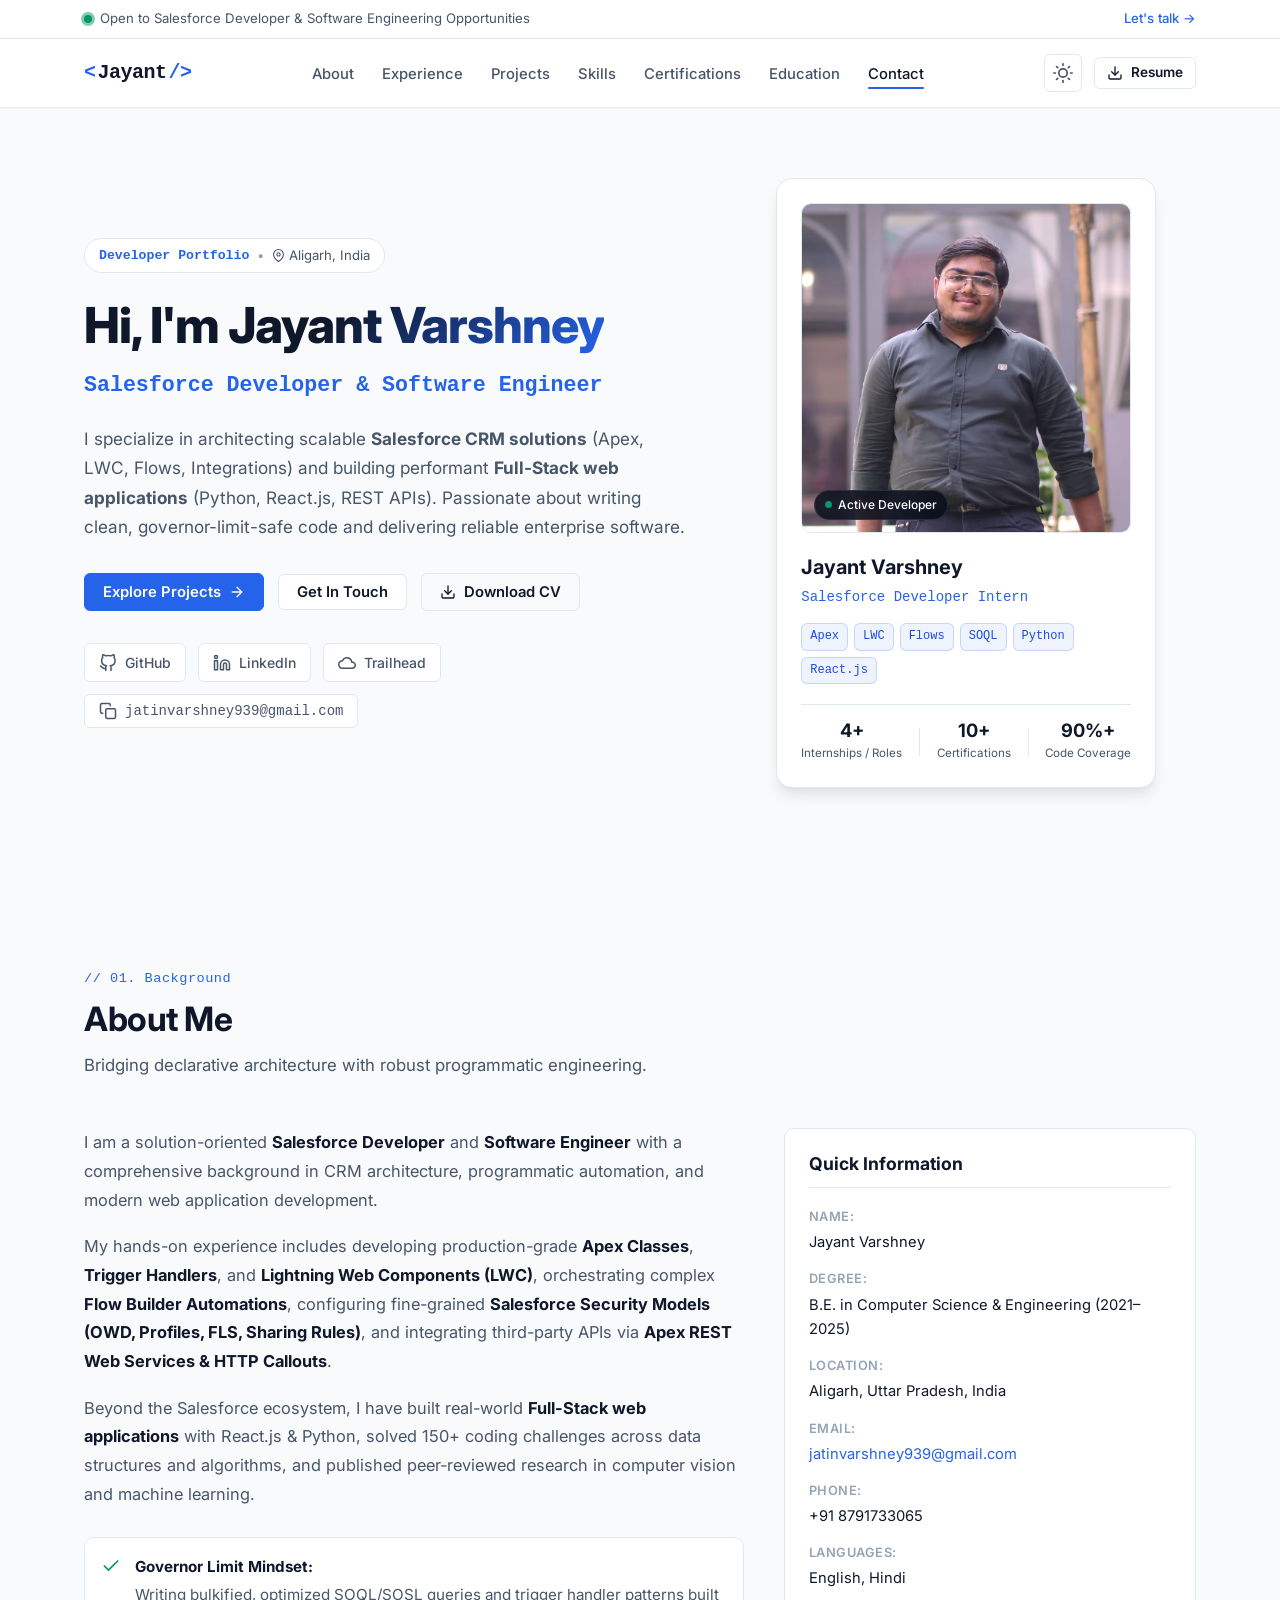
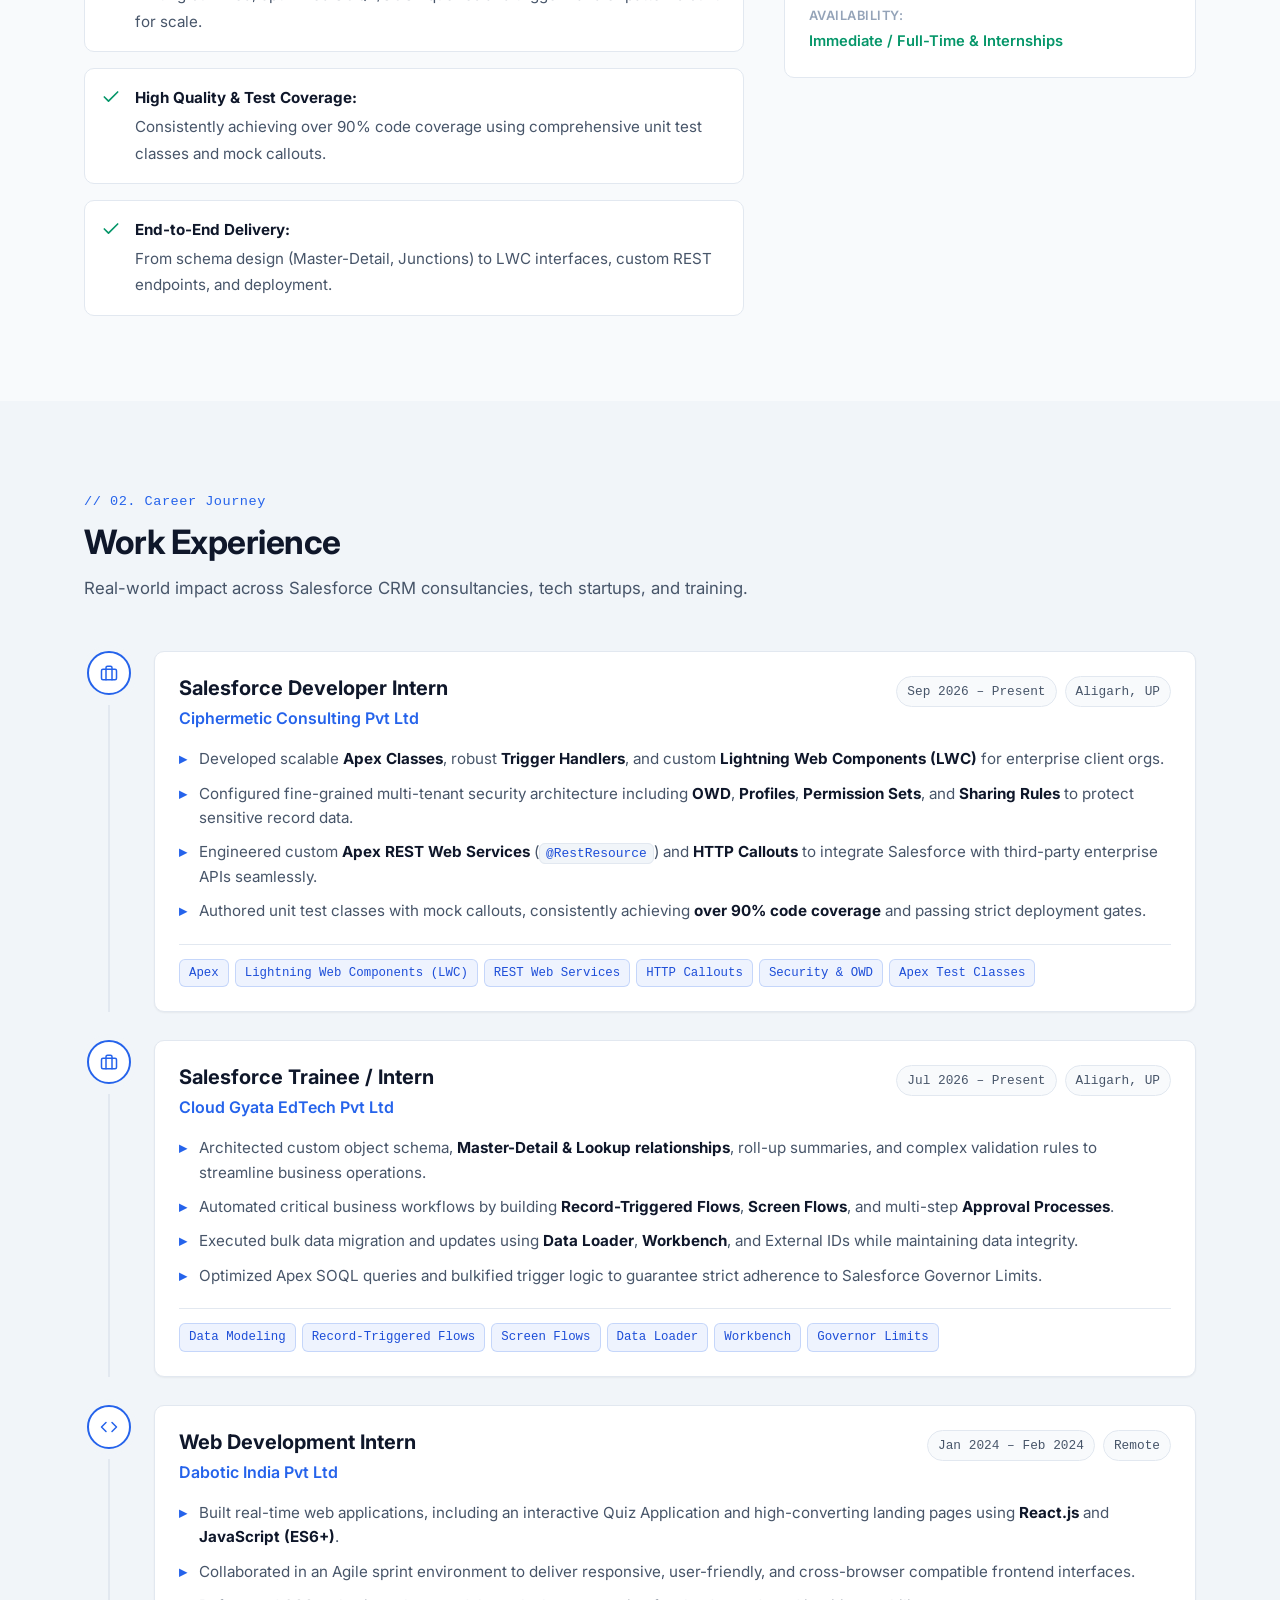
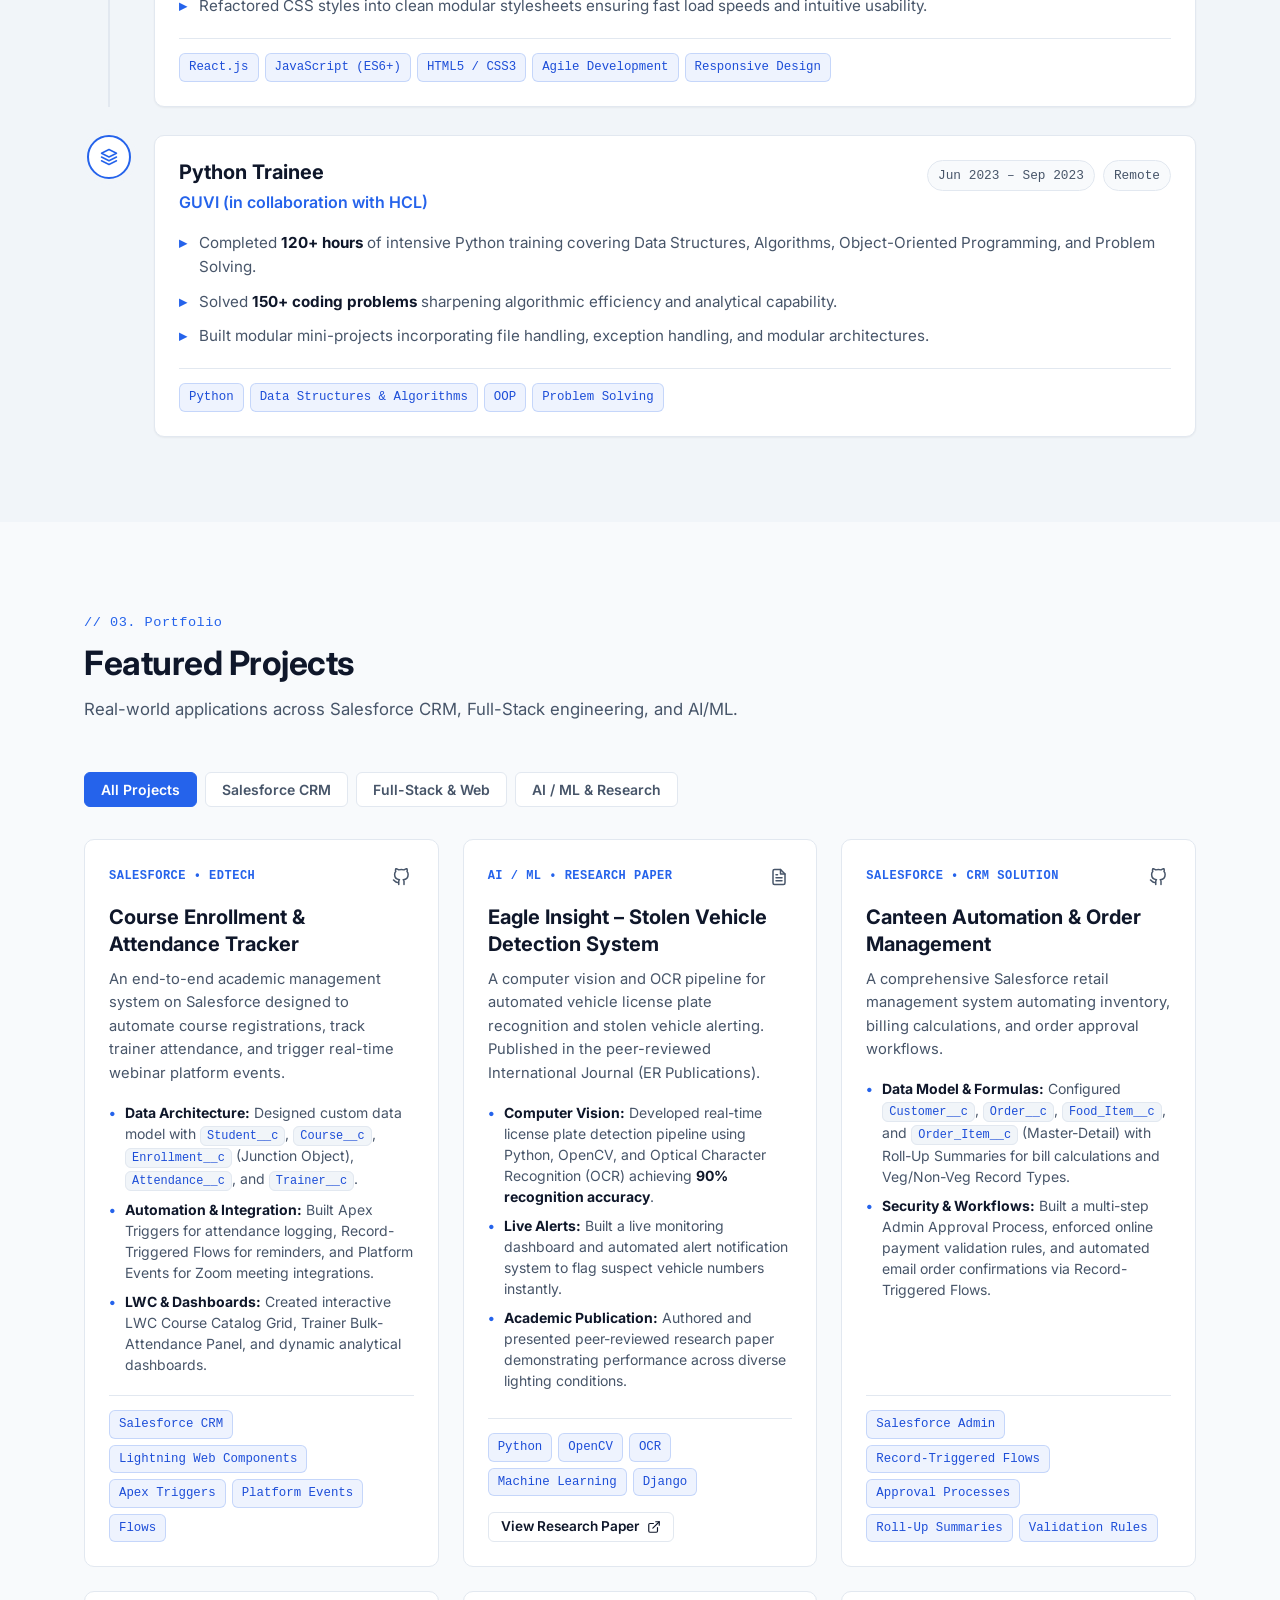
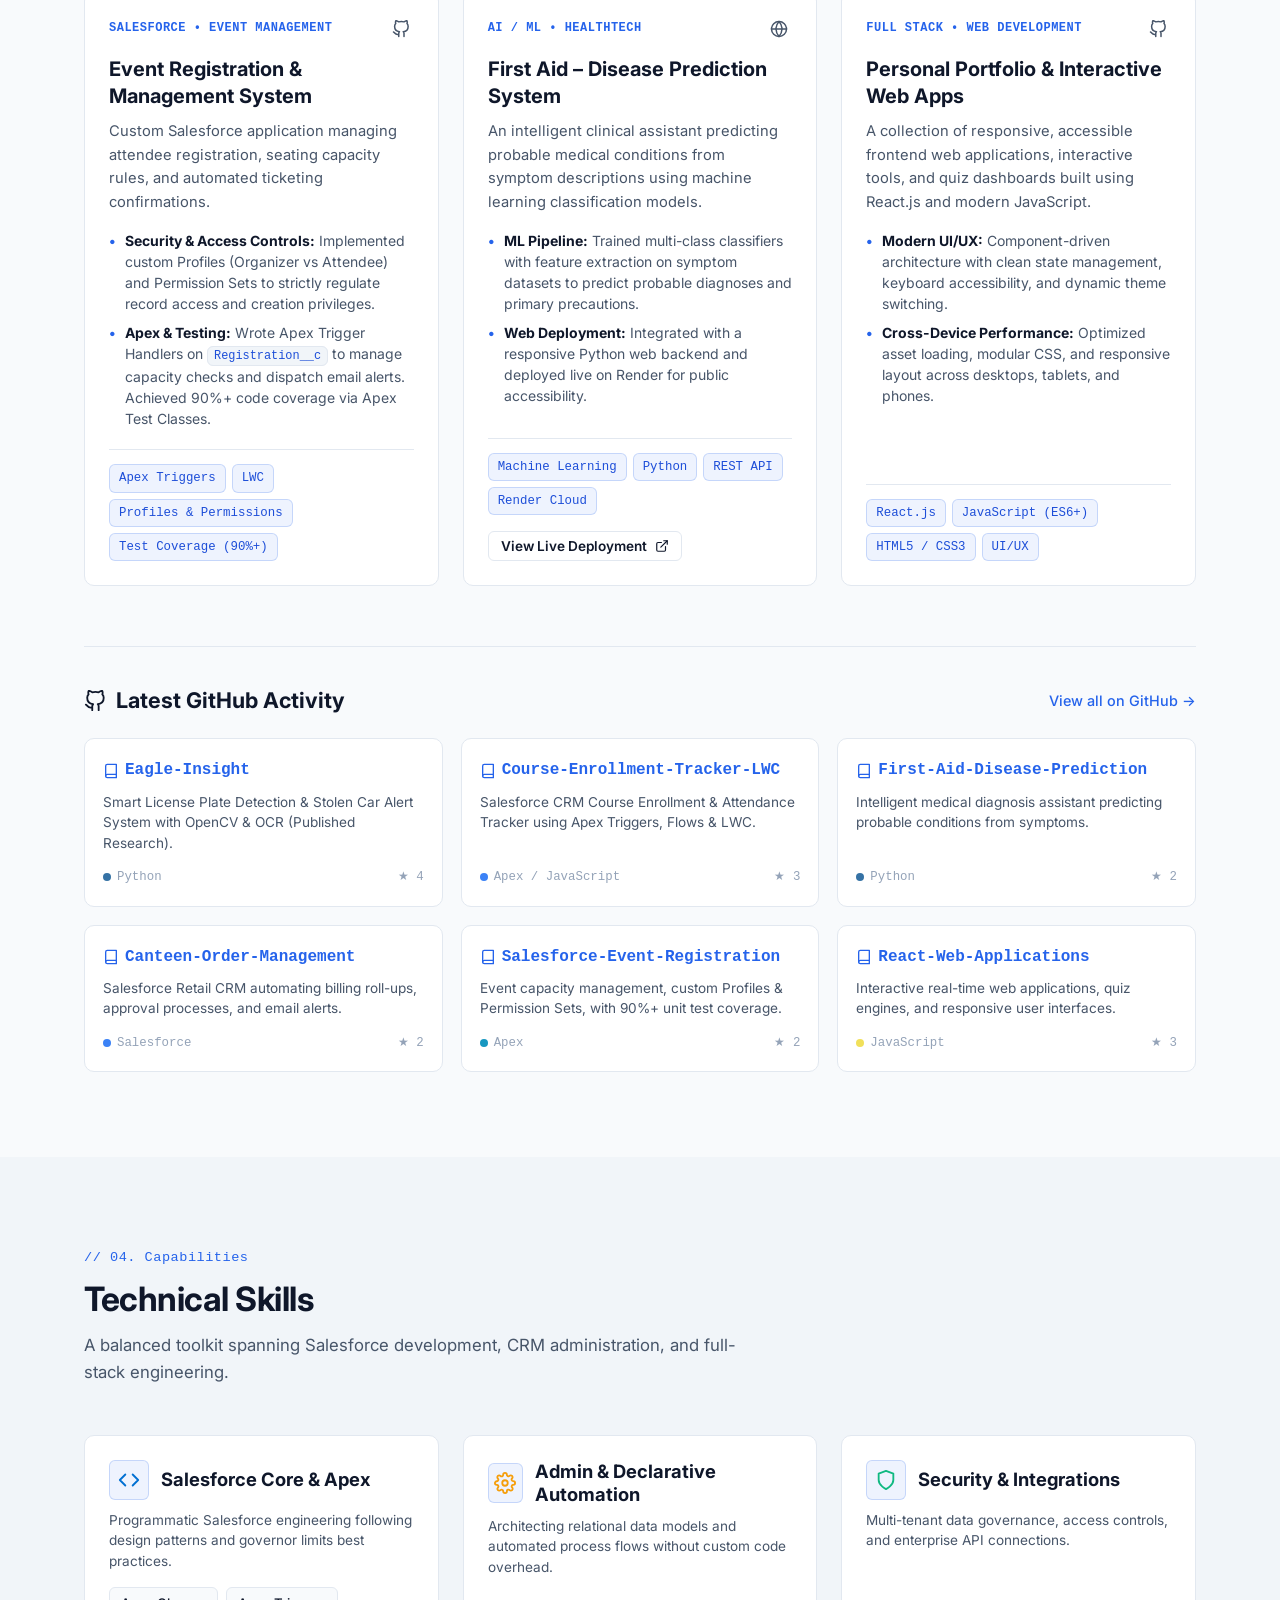
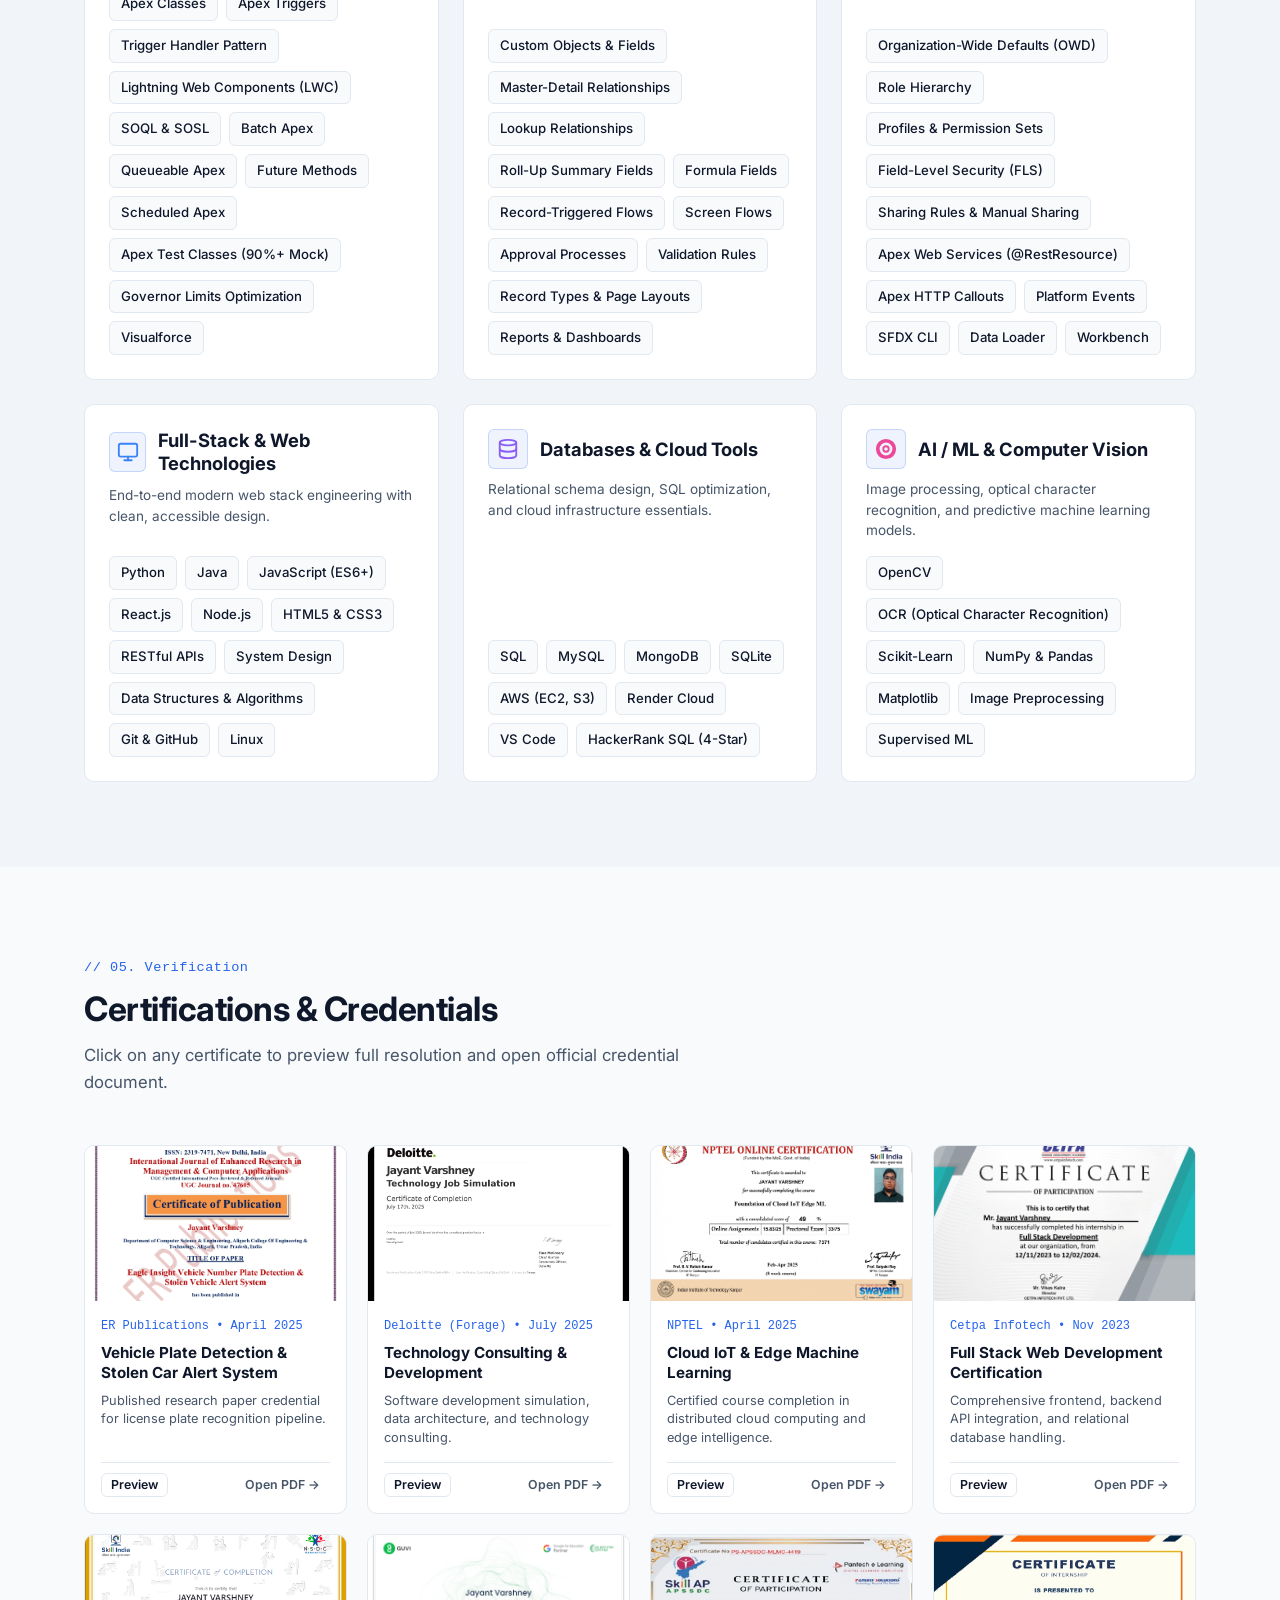
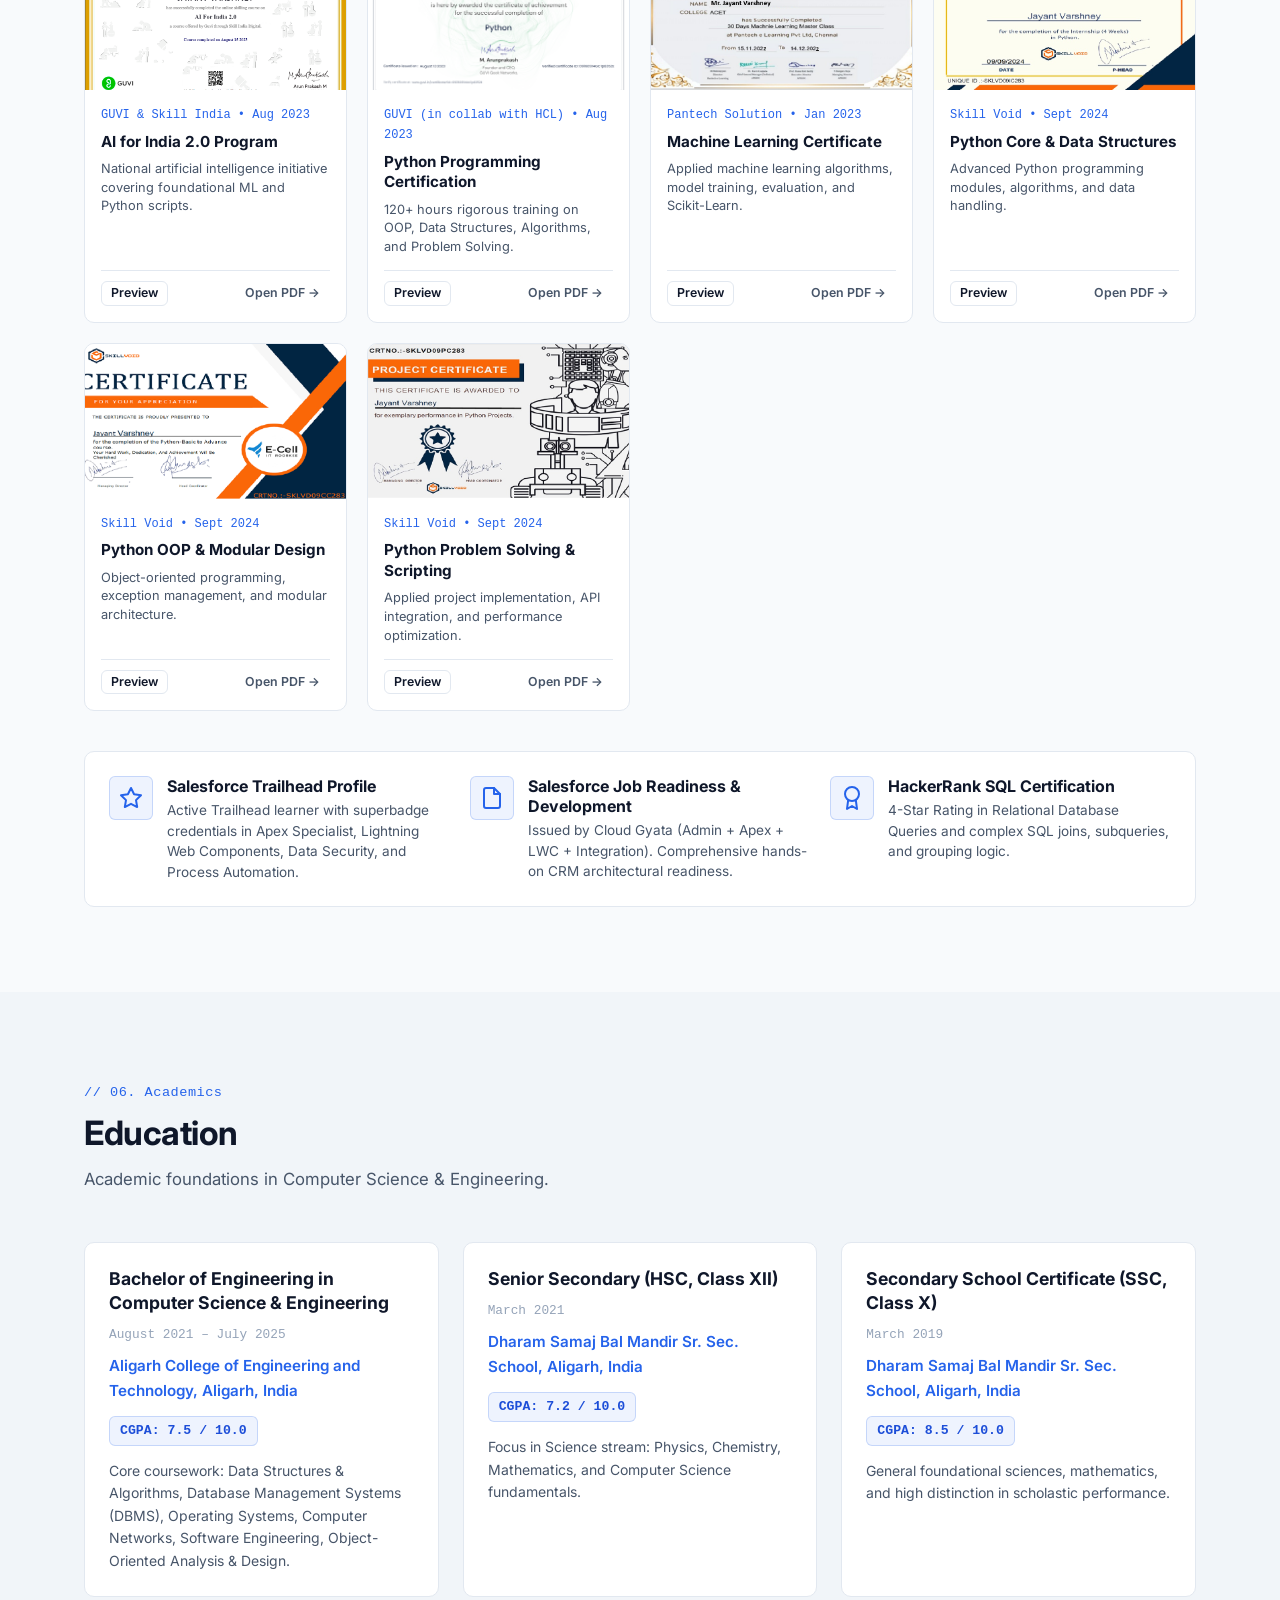
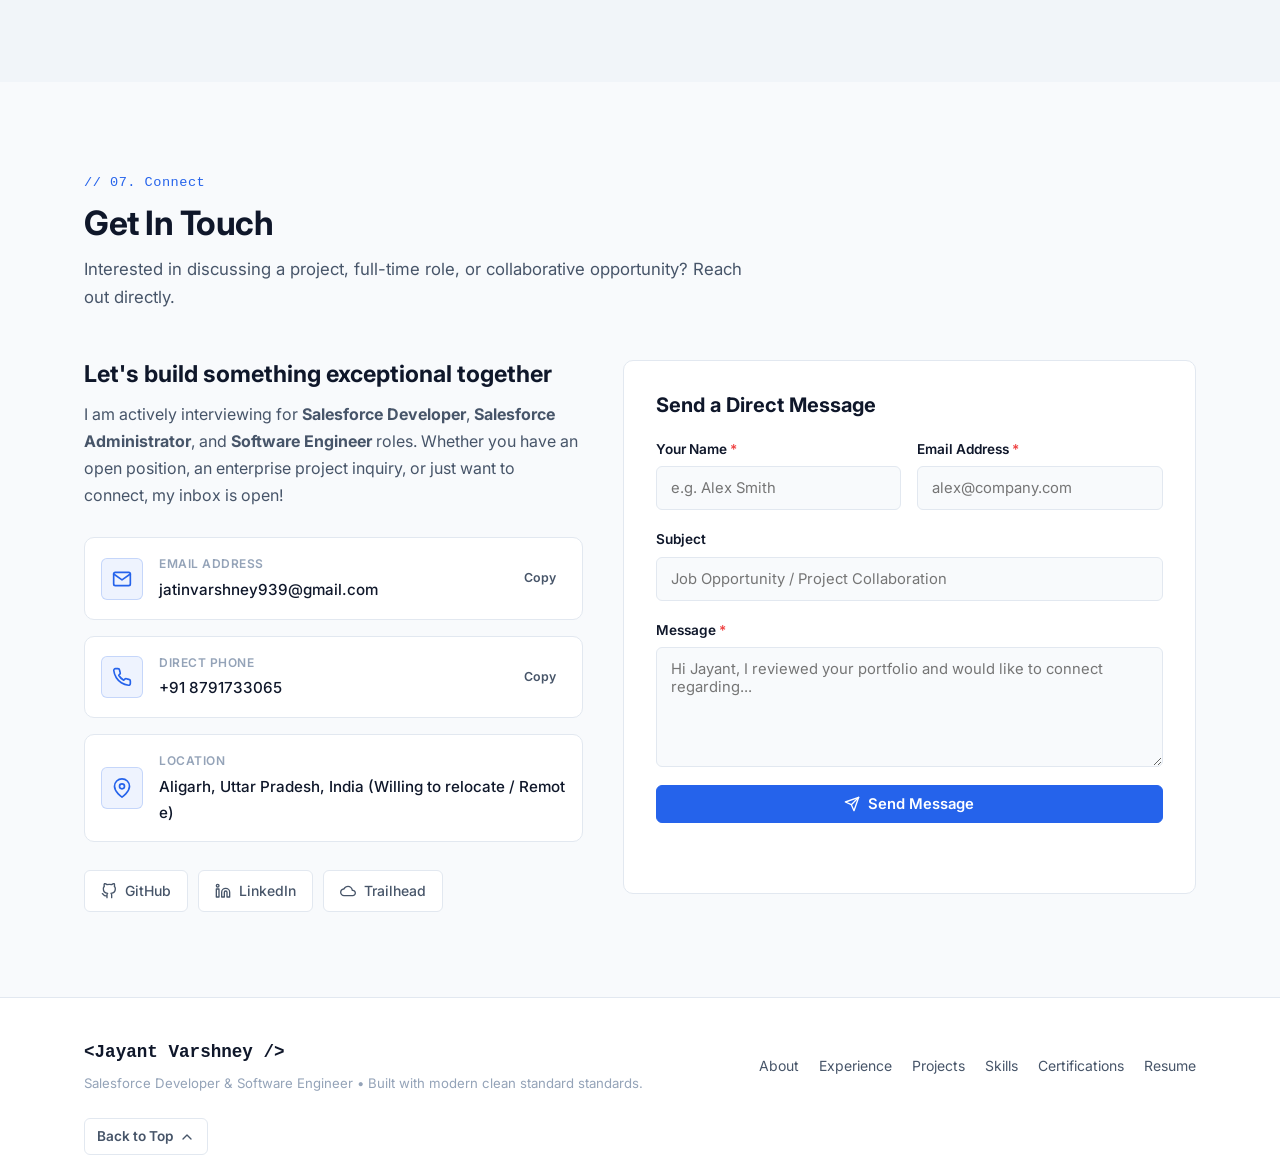
==== commit 8ea1e0fb: "Update resume link to jvresume.pdf" ====
--- a/index.html
+++ b/index.html
@@ -78,7 +78,7 @@
           </svg>
         </button>
 
-        <a href="resume.pdf" class="btn btn-outline btn-sm resume-btn" target="_blank" rel="noopener noreferrer">
+        <a href="jvresume.pdf" class="btn btn-outline btn-sm resume-btn" target="_blank" rel="noopener noreferrer">
           <svg xmlns="http://www.w3.org/2000/svg" width="16" height="16" viewBox="0 0 24 24" fill="none" stroke="currentColor" stroke-width="2" stroke-linecap="round" stroke-linejoin="round">
             <path d="M21 15v4a2 2 0 0 1-2 2H5a2 2 0 0 1-2-2v-4"></path>
             <polyline points="7 10 12 15 17 10"></polyline>
--- a/style.css
+++ b/style.css
@@ -1,1398 +1,2000 @@
-@import url('https://fonts.googleapis.com/css2?family=Fira+Code:wght@400;500;700&family=Inter:wght@300;400;500;600&family=Outfit:wght@400;600;800&display=swap');
-
-/* Themes */
-:root, [data-theme="cyberdeck"] {
-  --bg-desktop: #040814;
-  --bg-grid: rgba(0, 240, 255, 0.03);
-  --bg-window: rgba(7, 15, 36, 0.75);
-  --bg-window-active: rgba(10, 22, 53, 0.85);
-  --bg-titlebar: rgba(15, 32, 74, 0.8);
-  --border-window: rgba(0, 240, 255, 0.25);
-  --border-window-active: rgba(0, 240, 255, 0.6);
-  --accent: #00f0ff;
-  --accent-rgb: 0, 240, 255;
-  --accent-glow: rgba(0, 240, 255, 0.4);
-  --accent-secondary: #ff007f;
-  --accent-secondary-glow: rgba(255, 0, 127, 0.4);
-  --text-main: #e2e8f0;
+/* ===================================================================
+   Jayant Varshney - Developer Portfolio Stylesheet
+   Modern, standard developer aesthetic with Dark & Light Theme
+   =================================================================== */
+
+:root {
+  /* Color Palette - Dark (Default) */
+  --bg-primary: #0a0f1d;
+  --bg-secondary: #111827;
+  --bg-card: #162032;
+  --bg-card-hover: #1e293b;
+  --bg-alt: #0d1527;
+  --bg-input: #1a2438;
+  --border-subtle: #243048;
+  --border-highlight: #3b82f6;
+
+  --text-main: #f1f5f9;
   --text-muted: #94a3b8;
-  --text-inverse: #020617;
-  --shadow-window: 0 15px 35px rgba(0, 0, 0, 0.5), 0 0 15px rgba(0, 240, 255, 0.1);
-  --shadow-window-active: 0 20px 45px rgba(0, 0, 0, 0.6), 0 0 25px rgba(0, 240, 255, 0.25);
-}
-
-[data-theme="synthwave"] {
-  --bg-desktop: #120e2e;
-  --bg-grid: rgba(255, 0, 127, 0.03);
-  --bg-window: rgba(26, 17, 53, 0.8);
-  --bg-window-active: rgba(36, 23, 74, 0.9);
-  --bg-titlebar: rgba(48, 29, 94, 0.85);
-  --border-window: rgba(255, 0, 127, 0.3);
-  --border-window-active: rgba(255, 0, 127, 0.7);
-  --accent: #ff007f;
-  --accent-rgb: 255, 0, 127;
-  --accent-glow: rgba(255, 0, 127, 0.4);
-  --accent-secondary: #00f0ff;
-  --accent-secondary-glow: rgba(0, 240, 255, 0.4);
-  --text-main: #f8fafc;
-  --text-muted: #cbd5e1;
-  --text-inverse: #0f172a;
-  --shadow-window: 0 15px 35px rgba(0, 0, 0, 0.6), 0 0 15px rgba(255, 0, 127, 0.1);
-  --shadow-window-active: 0 20px 45px rgba(0, 0, 0, 0.7), 0 0 25px rgba(255, 0, 127, 0.3);
-}
-
-[data-theme="matrix"] {
-  --bg-desktop: #000000;
-  --bg-grid: rgba(0, 255, 70, 0.02);
-  --bg-window: rgba(5, 12, 5, 0.9);
-  --bg-window-active: rgba(8, 20, 8, 0.95);
-  --bg-titlebar: rgba(12, 28, 12, 0.9);
-  --border-window: rgba(0, 255, 70, 0.25);
-  --border-window-active: rgba(0, 255, 70, 0.85);
-  --accent: #00ff46;
-  --accent-rgb: 0, 255, 70;
-  --accent-glow: rgba(0, 255, 70, 0.5);
-  --accent-secondary: #00bc31;
-  --accent-secondary-glow: rgba(0, 188, 49, 0.3);
-  --text-main: #33ff66;
-  --text-muted: #00aa22;
-  --text-inverse: #000000;
-  --shadow-window: 0 15px 35px rgba(0, 0, 0, 0.8), 0 0 15px rgba(0, 255, 70, 0.1);
-  --shadow-window-active: 0 20px 45px rgba(0, 0, 0, 0.9), 0 0 25px rgba(0, 255, 70, 0.4);
-}
-
-[data-theme="cyberpunk"] {
-  --bg-desktop: #1c1917;
-  --bg-grid: rgba(24acc1, 0.03);
-  --bg-window: rgba(28, 25, 23, 0.85);
-  --bg-window-active: rgba(41, 37, 36, 0.95);
-  --bg-titlebar: rgba(68, 64, 60, 0.9);
-  --border-window: rgba(254, 240, 138, 0.3);
-  --border-window-active: #fef08a;
-  --accent: #fef08a;
-  --accent-rgb: 254, 240, 138;
-  --accent-glow: rgba(254, 240, 138, 0.4);
-  --accent-secondary: #ec4899;
-  --accent-secondary-glow: rgba(236, 72, 153, 0.4);
-  --text-main: #f5f5f4;
-  --text-muted: #a8a29e;
-  --text-inverse: #1c1917;
-  --shadow-window: 0 15px 35px rgba(0, 0, 0, 0.6), 0 0 15px rgba(254, 240, 138, 0.1);
-  --shadow-window-active: 0 20px 45px rgba(0, 0, 0, 0.7), 0 0 25px rgba(254, 240, 138, 0.3);
-}
-
-/* Global Reset */
-* {
+  --text-dim: #64748b;
+
+  --accent-primary: #3b82f6;      /* Modern Blue */
+  --accent-secondary: #06b6d4;    /* Cyan */
+  --accent-hover: #2563eb;
+  --accent-salesforce: #00a1e0;
+  --accent-green: #10b981;
+  --accent-purple: #8b5cf6;
+
+  --tag-bg: rgba(59, 130, 246, 0.1);
+  --tag-border: rgba(59, 130, 246, 0.25);
+  --tag-text: #93c5fd;
+
+  --code-bg: #1e293b;
+  --shadow-sm: 0 1px 2px 0 rgba(0, 0, 0, 0.25);
+  --shadow-md: 0 4px 6px -1px rgba(0, 0, 0, 0.3), 0 2px 4px -2px rgba(0, 0, 0, 0.2);
+  --shadow-lg: 0 10px 15px -3px rgba(0, 0, 0, 0.4), 0 4px 6px -4px rgba(0, 0, 0, 0.3);
+  --shadow-glow: 0 0 20px rgba(59, 130, 246, 0.2);
+
+  --font-sans: 'Inter', -apple-system, BlinkMacSystemFont, 'Segoe UI', Roboto, Helvetica, Arial, sans-serif;
+  --font-mono: 'JetBrains Mono', ui-monospace, SFMono-Regular, Menlo, Monaco, Consolas, monospace;
+
+  --radius-sm: 6px;
+  --radius-md: 10px;
+  --radius-lg: 16px;
+  --radius-full: 9999px;
+
+  --transition-fast: 0.15s ease;
+  --transition-normal: 0.25s ease;
+}
+
+/* Light Theme Variables */
+[data-theme="light"] {
+  --bg-primary: #f8fafc;
+  --bg-secondary: #ffffff;
+  --bg-card: #ffffff;
+  --bg-card-hover: #f1f5f9;
+  --bg-alt: #f1f5f9;
+  --bg-input: #f8fafc;
+  --border-subtle: #e2e8f0;
+  --border-highlight: #2563eb;
+
+  --text-main: #0f172a;
+  --text-muted: #475569;
+  --text-dim: #94a3b8;
+
+  --accent-primary: #2563eb;
+  --accent-secondary: #0891b2;
+  --accent-hover: #1d4ed8;
+  --accent-salesforce: #0070d2;
+  --accent-green: #059669;
+
+  --tag-bg: rgba(37, 99, 235, 0.08);
+  --tag-border: rgba(37, 99, 235, 0.2);
+  --tag-text: #1d4ed8;
+
+  --code-bg: #f1f5f9;
+  --shadow-sm: 0 1px 2px 0 rgba(0, 0, 0, 0.05);
+  --shadow-md: 0 4px 6px -1px rgba(0, 0, 0, 0.07), 0 2px 4px -2px rgba(0, 0, 0, 0.05);
+  --shadow-lg: 0 10px 15px -3px rgba(0, 0, 0, 0.1), 0 4px 6px -4px rgba(0, 0, 0, 0.05);
+  --shadow-glow: 0 0 15px rgba(37, 99, 235, 0.1);
+}
+
+/* Reset & Box Sizing */
+*, *::before, *::after {
   box-sizing: border-box;
   margin: 0;
   padding: 0;
 }
 
+html {
+  scroll-behavior: smooth;
+  scroll-padding-top: 80px;
+}
+
 body {
-  font-family: 'Inter', sans-serif;
-  background-color: var(--bg-desktop);
-  color: var(--text-main);
-  height: 100vh;
-  width: 100vw;
-  overflow: hidden;
-  position: relative;
-  transition: background-color 0.5s ease;
-}
-
-/* Scrollbars */
-::-webkit-scrollbar {
+  font-family: var(--font-sans);
+  background-color: var(--bg-primary);
+  color: var(--text-main);
+  line-height: 1.65;
+  font-size: 16px;
+  -webkit-font-smoothing: antialiased;
+  -moz-osx-font-smoothing: grayscale;
+  transition: background-color var(--transition-normal), color var(--transition-normal);
+  overflow-x: hidden;
+}
+
+/* Typography Defaults */
+h1, h2, h3, h4, h5, h6 {
+  color: var(--text-main);
+  font-weight: 700;
+  line-height: 1.25;
+}
+
+a {
+  color: var(--accent-primary);
+  text-decoration: none;
+  transition: color var(--transition-fast);
+}
+
+a:hover {
+  color: var(--accent-hover);
+}
+
+code, kbd {
+  font-family: var(--font-mono);
+  background: var(--code-bg);
+  border: 1px solid var(--border-subtle);
+  padding: 2px 6px;
+  border-radius: var(--radius-sm);
+  font-size: 0.85em;
+  color: var(--tag-text);
+}
+
+ul {
+  list-style: none;
+}
+
+img {
+  max-width: 100%;
+  display: block;
+}
+
+button {
+  font-family: inherit;
+  cursor: pointer;
+  border: none;
+  background: none;
+}
+
+/* Container */
+.container {
+  width: 100%;
+  max-width: 1160px;
+  margin: 0 auto;
+  padding: 0 24px;
+}
+
+/* Top Announcement / Status Bar */
+.top-status-bar {
+  background: var(--bg-secondary);
+  border-bottom: 1px solid var(--border-subtle);
+  padding: 8px 0;
+  font-size: 0.825rem;
+}
+
+.status-bar-content {
+  display: flex;
+  align-items: center;
+  justify-content: space-between;
+  gap: 16px;
+  flex-wrap: wrap;
+}
+
+.status-badge {
+  display: flex;
+  align-items: center;
+  gap: 8px;
+  color: var(--text-muted);
+}
+
+.pulse-dot {
   width: 8px;
   height: 8px;
-}
-::-webkit-scrollbar-track {
-  background: rgba(0, 0, 0, 0.2);
-  border-radius: 4px;
-}
-::-webkit-scrollbar-thumb {
-  background: var(--border-window);
-  border-radius: 4px;
-  border: 2px solid transparent;
-  background-clip: padding-box;
-}
-::-webkit-scrollbar-thumb:hover {
-  background: var(--accent);
-  border: 2px solid transparent;
-  background-clip: padding-box;
-}
-
-/* Fonts and Helper Classes */
-.font-ui { font-family: 'Outfit', sans-serif; }
-.font-code { font-family: 'Fira Code', monospace; }
-.neon-glow {
-  text-shadow: 0 0 8px var(--accent-glow);
-}
-.neon-border {
-  border: 1px solid var(--border-window);
-  box-shadow: 0 0 10px rgba(var(--accent-rgb), 0.1);
-}
-
-/* Background Canvas */
-#bg-canvas {
+  border-radius: 50%;
+  background-color: var(--accent-green);
+  position: relative;
+  display: inline-block;
+}
+
+.pulse-dot::after {
+  content: '';
   position: absolute;
-  top: 0;
-  left: 0;
-  width: 100%;
-  height: 100%;
-  z-index: 0;
-  pointer-events: auto;
-}
-
-/* Cyber Grid Effect overlay */
-.desktop-overlay {
-  position: absolute;
-  top: 0;
-  left: 0;
-  width: 100%;
-  height: 100%;
-  background-image: 
-    linear-gradient(to right, var(--bg-grid) 1px, transparent 1px),
-    linear-gradient(to bottom, var(--bg-grid) 1px, transparent 1px);
-  background-size: 40px 40px;
-  z-index: 1;
-  pointer-events: none;
-}
-
-/* Custom Cursor */
-.custom-cursor {
-  width: 20px;
-  height: 20px;
-  border: 2px solid var(--accent);
-  border-radius: 50%;
-  position: fixed;
-  transform: translate(-50%, -50%);
-  pointer-events: none;
-  z-index: 9999;
-  transition: width 0.2s, height 0.2s, background-color 0.2s;
-  mix-blend-mode: difference;
-}
-.custom-cursor.hovered {
-  width: 32px;
-  height: 32px;
-  background-color: rgba(var(--accent-rgb), 0.2);
-  border-color: var(--accent);
-}
-.custom-cursor.clicked {
-  transform: translate(-50%, -50%) scale(0.8);
-  background-color: var(--accent);
-}
-
-/* Desktop Space Layout */
-.desktop-space {
-  position: relative;
-  z-index: 5;
-  width: 100%;
-  height: calc(100vh - 55px);
-  padding: 20px;
-  display: flex;
-  flex-direction: column;
-  flex-wrap: wrap;
-  align-content: flex-start;
-  gap: 15px;
-  overflow: hidden;
-}
-
-/* Desktop Icons */
-.desktop-icon {
-  width: 85px;
-  height: 90px;
-  display: flex;
-  flex-direction: column;
-  align-items: center;
-  justify-content: center;
-  text-align: center;
-  cursor: pointer;
-  border-radius: 8px;
-  border: 1px solid transparent;
-  transition: all 0.3s cubic-bezier(0.4, 0, 0.2, 1);
-  padding: 5px;
-  user-select: none;
-}
-.desktop-icon:hover {
-  background: rgba(var(--accent-rgb), 0.08);
-  border-color: rgba(var(--accent-rgb), 0.25);
-  box-shadow: 0 0 10px rgba(var(--accent-rgb), 0.1);
-  transform: translateY(-2px);
-}
-.desktop-icon svg {
-  width: 38px;
-  height: 38px;
-  color: var(--accent);
-  filter: drop-shadow(0 0 5px var(--accent-glow));
-  margin-bottom: 6px;
-  transition: transform 0.2s;
-}
-.desktop-icon:hover svg {
-  transform: scale(1.1);
-}
-.desktop-icon span {
-  font-family: 'Outfit', sans-serif;
-  font-size: 0.75rem;
-  font-weight: 600;
-  text-transform: uppercase;
-  letter-spacing: 0.5px;
-  color: var(--text-main);
-  text-shadow: 0 2px 4px rgba(0, 0, 0, 0.8);
-}
-
-/* Virtual Windows System */
-.window {
-  position: absolute;
-  min-width: 320px;
-  min-height: 200px;
-  border-radius: 12px;
-  background: var(--bg-window);
-  border: 1px solid var(--border-window);
-  box-shadow: var(--shadow-window);
-  display: flex;
-  flex-direction: column;
-  overflow: hidden;
-  z-index: 10;
-  backdrop-filter: blur(16px);
-  -webkit-backdrop-filter: blur(16px);
-  transition: box-shadow 0.3s ease, border-color 0.3s ease, transform 0.3s cubic-bezier(0.1, 0.8, 0.2, 1), opacity 0.3s ease;
-  transform-origin: center center;
-}
-.window.active {
-  z-index: 50;
-  background: var(--bg-window-active);
-  border-color: var(--border-window-active);
-  box-shadow: var(--shadow-window-active);
-}
-.window.minimized {
-  transform: scale(0.85) translateY(100px);
-  opacity: 0;
-  pointer-events: none;
-}
-.window.maximized {
-  top: 10px !important;
-  left: 10px !important;
-  width: calc(100% - 20px) !important;
-  height: calc(100% - 20px) !important;
-  transform: none !important;
-}
-
-/* Window Header Bar */
-.window-header {
-  height: 38px;
-  background: var(--bg-titlebar);
-  padding: 0 15px;
-  display: flex;
-  align-items: center;
-  justify-content: space-between;
-  border-bottom: 1px solid var(--border-window);
-  cursor: move;
-  user-select: none;
-}
-.window.active .window-header {
-  border-bottom-color: var(--border-window-active);
-}
-.window-title {
-  display: flex;
-  align-items: center;
-  gap: 8px;
-  font-family: 'Outfit', sans-serif;
-  font-size: 0.85rem;
-  font-weight: 600;
-  text-transform: uppercase;
-  letter-spacing: 1px;
-  color: var(--accent);
-  text-shadow: 0 0 5px var(--accent-glow);
-}
-.window-title svg {
-  width: 16px;
-  height: 16px;
-}
-.window-controls {
-  display: flex;
-  gap: 8px;
-}
-.control-btn {
-  width: 12px;
-  height: 12px;
-  border-radius: 50%;
-  border: none;
-  cursor: pointer;
-  position: relative;
-  background: #374151;
-  transition: background 0.2s;
-}
-.control-btn:hover::after {
-  position: absolute;
-  top: 50%;
-  left: 50%;
-  transform: translate(-50%, -50%);
-  font-size: 8px;
-  font-weight: bold;
-  color: rgba(0, 0, 0, 0.7);
-}
-.control-btn.close { background: #ef4444; }
-.control-btn.close:hover { background: #f87171; }
-.control-btn.close:hover::after { content: "×"; }
-.control-btn.minimize { background: #eab308; }
-.control-btn.minimize:hover { background: #facc15; }
-.control-btn.minimize:hover::after { content: "–"; }
-.control-btn.maximize { background: #22c55e; }
-.control-btn.maximize:hover { background: #4ade80; }
-.control-btn.maximize:hover::after { content: "+"; }
-
-/* Window Content Body */
-.window-content {
-  flex: 1;
-  padding: 20px;
-  overflow-y: auto;
-  position: relative;
-}
-
-/* App: Bio Dossier */
-.bio-layout {
-  display: flex;
-  gap: 24px;
-  flex-wrap: wrap;
-}
-.bio-avatar-container {
-  flex: 1 1 200px;
-  display: flex;
-  flex-direction: column;
-  align-items: center;
-  gap: 15px;
-}
-.bio-avatar-frame {
-  position: relative;
-  width: 170px;
-  height: 170px;
-  border-radius: 12px;
-  overflow: hidden;
-  border: 2px solid var(--accent);
-  box-shadow: 0 0 15px rgba(var(--accent-rgb), 0.3);
-}
-.bio-avatar-frame img {
-  width: 100%;
-  height: 100%;
-  object-fit: cover;
-}
-.bio-avatar-frame::before {
-  content: "";
-  position: absolute;
-  top: 0;
-  left: 0;
-  width: 100%;
-  height: 100%;
-  background: linear-gradient(135deg, rgba(var(--accent-rgb), 0.1) 0%, transparent 100%);
-  pointer-events: none;
-}
-.bio-status {
-  display: flex;
-  align-items: center;
-  gap: 8px;
-  background: rgba(34, 197, 94, 0.1);
-  border: 1px solid rgba(34, 197, 94, 0.3);
-  padding: 6px 12px;
-  border-radius: 20px;
-  font-family: 'Outfit', sans-serif;
-  font-size: 0.75rem;
-  font-weight: 600;
-  color: #4ade80;
-  text-transform: uppercase;
-}
-.status-dot {
-  width: 8px;
-  height: 8px;
-  background-color: #22c55e;
-  border-radius: 50%;
-  animation: pulse 1.5s infinite;
-}
-.bio-details {
-  flex: 2 1 300px;
-  display: flex;
-  flex-direction: column;
-  gap: 15px;
-}
-.bio-dossier-header {
-  border-bottom: 1px dashed rgba(var(--accent-rgb), 0.3);
-  padding-bottom: 10px;
-}
-.bio-dossier-header h2 {
-  font-family: 'Outfit', sans-serif;
-  font-size: 1.8rem;
-  color: #fff;
-  letter-spacing: 0.5px;
-}
-.bio-dossier-header p {
-  color: var(--accent);
-  font-family: 'Fira Code', monospace;
-  font-size: 0.85rem;
-  margin-top: 3px;
-}
-.bio-text {
-  font-size: 0.95rem;
-  line-height: 1.6;
-  color: var(--text-main);
-  text-align: justify;
-}
-.bio-grid-info {
-  display: grid;
-  grid-template-columns: repeat(auto-fit, minmax(180px, 1fr));
-  gap: 12px;
-  margin-top: 10px;
-}
-.bio-info-item {
-  background: rgba(255, 255, 255, 0.03);
-  border: 1px solid rgba(255, 255, 255, 0.05);
-  padding: 10px 14px;
-  border-radius: 8px;
-  font-size: 0.85rem;
-}
-.bio-info-item strong {
-  display: block;
-  font-family: 'Outfit', sans-serif;
-  color: var(--accent);
-  text-transform: uppercase;
-  font-size: 0.75rem;
-  margin-bottom: 3px;
-  letter-spacing: 0.5px;
-}
-.bio-info-item a {
-  color: var(--text-main);
-  text-decoration: none;
-  transition: color 0.2s;
-}
-.bio-info-item a:hover {
-  color: var(--accent);
-}
-.resume-btn {
-  display: flex;
-  align-items: center;
-  justify-content: center;
-  gap: 10px;
-  background: linear-gradient(135deg, var(--accent) 0%, rgba(var(--accent-rgb), 0.7) 100%);
-  color: var(--text-inverse);
-  border: none;
-  padding: 12px 24px;
-  border-radius: 8px;
-  font-family: 'Outfit', sans-serif;
-  font-weight: 700;
-  font-size: 0.9rem;
-  text-transform: uppercase;
-  letter-spacing: 1px;
-  cursor: pointer;
-  transition: all 0.3s;
-  margin-top: 15px;
-  text-decoration: none;
-  box-shadow: 0 4px 15px rgba(var(--accent-rgb), 0.3);
-}
-.resume-btn:hover {
-  transform: translateY(-2px);
-  box-shadow: 0 6px 20px rgba(var(--accent-rgb), 0.5);
-  filter: brightness(1.1);
-}
-.resume-btn svg {
-  width: 18px;
-  height: 18px;
-}
-
-/* App: Terminal */
-.terminal-container {
-  display: flex;
-  flex-direction: column;
-  height: 100%;
-  font-family: 'Fira Code', monospace;
-  font-size: 0.85rem;
-  color: var(--text-main);
-}
-.terminal-history {
-  flex: 1;
-  overflow-y: auto;
-  display: flex;
-  flex-direction: column;
-  gap: 10px;
-  margin-bottom: 15px;
-}
-.terminal-line {
-  line-height: 1.5;
-  white-space: pre-wrap;
-  word-break: break-all;
-}
-.terminal-prompt-line {
-  display: flex;
-  gap: 8px;
-  align-items: center;
-}
-.terminal-prompt-user {
-  color: var(--accent-secondary);
-}
-.terminal-prompt-symbol {
-  color: var(--accent);
-}
-.terminal-input-wrapper {
-  display: flex;
-  align-items: center;
-  gap: 8px;
-}
-.terminal-input-field {
-  flex: 1;
-  background: transparent;
-  border: none;
-  outline: none;
-  color: var(--text-main);
-  font-family: 'Fira Code', monospace;
-  font-size: 0.85rem;
-  caret-color: var(--accent);
-}
-
-/* App: Projects Archive */
-.projects-grid {
-  display: grid;
-  grid-template-columns: repeat(auto-fill, minmax(260px, 1fr));
-  gap: 20px;
-}
-.project-card {
-  background: rgba(255, 255, 255, 0.02);
-  border: 1px solid rgba(var(--accent-rgb), 0.15);
-  border-radius: 10px;
-  padding: 18px;
-  display: flex;
-  flex-direction: column;
-  gap: 12px;
-  transition: all 0.3s cubic-bezier(0.4, 0, 0.2, 1);
-  cursor: pointer;
-  position: relative;
-  overflow: hidden;
-}
-.project-card::before {
-  content: "";
-  position: absolute;
-  top: 0;
-  left: 0;
-  width: 100%;
-  height: 4px;
-  background: linear-gradient(to right, var(--accent), var(--accent-secondary));
-  opacity: 0;
-  transition: opacity 0.3s;
-}
-.project-card:hover {
-  transform: translateY(-5px);
-  border-color: var(--border-window-active);
-  box-shadow: 0 8px 25px rgba(0, 0, 0, 0.4), 0 0 15px rgba(var(--accent-rgb), 0.15);
-  background: rgba(var(--accent-rgb), 0.03);
-}
-.project-card:hover::before {
-  opacity: 1;
-}
-.project-card h3 {
-  font-family: 'Outfit', sans-serif;
-  font-size: 1.15rem;
-  color: #fff;
-}
-.project-card p {
-  font-size: 0.85rem;
-  line-height: 1.5;
-  color: var(--text-muted);
-  flex-grow: 1;
-}
-.project-tags {
-  display: flex;
-  flex-wrap: wrap;
-  gap: 6px;
-}
-.project-tag {
-  font-family: 'Fira Code', monospace;
-  font-size: 0.65rem;
-  background: rgba(var(--accent-rgb), 0.1);
-  border: 1px solid rgba(var(--accent-rgb), 0.25);
-  padding: 3px 8px;
-  border-radius: 12px;
-  color: var(--accent);
-}
-.project-link {
-  align-self: flex-start;
-  font-family: 'Outfit', sans-serif;
-  font-size: 0.8rem;
-  font-weight: 700;
-  text-transform: uppercase;
-  color: var(--accent-secondary);
-  text-decoration: none;
-  display: inline-flex;
-  align-items: center;
-  gap: 5px;
-  transition: color 0.2s;
-  margin-top: 5px;
-}
-.project-link:hover {
-  color: var(--accent);
-}
-
-.projects-section-title {
-  font-family: 'Outfit', sans-serif;
-  font-size: 1.05rem;
-  color: var(--accent);
-  margin-bottom: 12px;
-  font-weight: 600;
-  text-transform: uppercase;
-  letter-spacing: 1px;
-  border-bottom: 1px dashed rgba(var(--accent-rgb), 0.2);
-  padding-bottom: 6px;
-}
-.projects-section-title.github {
-  margin-top: 24px;
-}
-
-/* App: Internship Logs */
-.timeline {
-  position: relative;
-  padding-left: 20px;
-  border-left: 2px solid rgba(var(--accent-rgb), 0.2);
-  margin-left: 10px;
-  display: flex;
-  flex-direction: column;
-  gap: 25px;
-}
-.timeline-item {
-  position: relative;
-}
-.timeline-dot {
-  position: absolute;
-  left: -27px;
-  top: 6px;
-  width: 12px;
-  height: 12px;
-  border-radius: 50%;
-  background-color: var(--bg-desktop);
-  border: 3px solid var(--accent);
-  box-shadow: 0 0 8px var(--accent);
-  z-index: 2;
-  transition: all 0.3s;
-}
-.timeline-item:hover .timeline-dot {
-  background-color: var(--accent);
-  transform: scale(1.2);
-}
-.timeline-header {
-  display: flex;
-  justify-content: space-between;
-  align-items: flex-start;
-  flex-wrap: wrap;
-  gap: 5px;
-  margin-bottom: 6px;
-}
-.timeline-role {
-  font-family: 'Outfit', sans-serif;
-  font-size: 1.1rem;
-  font-weight: 600;
-  color: #fff;
-}
-.timeline-org {
-  color: var(--accent);
-  font-weight: 500;
-}
-.timeline-date {
-  font-family: 'Fira Code', monospace;
-  font-size: 0.75rem;
-  color: var(--text-muted);
-  background: rgba(255, 255, 255, 0.04);
-  padding: 2px 8px;
-  border-radius: 4px;
-}
-.timeline-body {
-  font-size: 0.85rem;
-  line-height: 1.5;
-  color: var(--text-muted);
-  text-align: justify;
-}
-
-/* App: Certificates Vault */
-.cert-grid {
-  display: grid;
-  grid-template-columns: repeat(auto-fill, minmax(200px, 1fr));
-  gap: 16px;
-}
-.cert-card {
-  background: rgba(255, 255, 255, 0.02);
-  border: 1px solid rgba(255, 255, 255, 0.05);
-  border-radius: 8px;
-  overflow: hidden;
-  cursor: pointer;
-  transition: all 0.3s;
-  display: flex;
-  flex-direction: column;
-}
-.cert-card:hover {
-  transform: scale(1.03);
-  border-color: rgba(var(--accent-rgb), 0.4);
-  box-shadow: 0 5px 15px rgba(0, 0, 0, 0.4), 0 0 10px rgba(var(--accent-rgb), 0.1);
-}
-.cert-thumb {
-  height: 120px;
-  overflow: hidden;
-  background: #000;
-  position: relative;
-}
-.cert-thumb img {
-  width: 100%;
-  height: 100%;
-  object-fit: cover;
-  transition: transform 0.5s;
-}
-.cert-card:hover .cert-thumb img {
-  transform: scale(1.08);
-}
-.cert-info {
-  padding: 12px;
-  flex-grow: 1;
-  display: flex;
-  flex-direction: column;
-  gap: 5px;
-}
-.cert-info h4 {
-  font-family: 'Outfit', sans-serif;
-  font-size: 0.9rem;
-  font-weight: 600;
-  color: #fff;
-  line-height: 1.3;
-}
-.cert-info p {
-  font-size: 0.75rem;
-  color: var(--text-muted);
-}
-.cert-view-link {
-  font-family: 'Outfit', sans-serif;
-  font-size: 0.75rem;
-  font-weight: 700;
-  text-transform: uppercase;
-  color: var(--accent);
-  text-decoration: none;
-  margin-top: auto;
-  display: inline-flex;
-  align-items: center;
-  gap: 4px;
-}
-
-/* App: System Settings & Control Panel */
-.control-panel {
-  display: flex;
-  flex-direction: column;
-  gap: 20px;
-}
-.settings-section {
-  border-bottom: 1px solid rgba(255, 255, 255, 0.05);
-  padding-bottom: 15px;
-}
-.settings-section:last-child {
-  border: none;
-}
-.settings-section h3 {
-  font-family: 'Outfit', sans-serif;
-  font-size: 1rem;
-  text-transform: uppercase;
-  letter-spacing: 0.5px;
-  color: var(--accent);
-  margin-bottom: 12px;
-}
-.theme-selector-grid {
-  display: grid;
-  grid-template-columns: repeat(2, 1fr);
-  gap: 10px;
-}
-.theme-option {
-  background: rgba(255, 255, 255, 0.03);
-  border: 1px solid rgba(255, 255, 255, 0.08);
-  padding: 12px;
-  border-radius: 8px;
-  cursor: pointer;
-  display: flex;
-  align-items: center;
-  gap: 10px;
-  transition: all 0.2s;
-}
-.theme-option:hover {
-  background: rgba(255, 255, 255, 0.06);
-  border-color: rgba(var(--accent-rgb), 0.3);
-}
-.theme-option.selected {
-  background: rgba(var(--accent-rgb), 0.1);
-  border-color: var(--accent);
-}
-.theme-dot {
+  top: -3px;
+  left: -3px;
   width: 14px;
   height: 14px;
   border-radius: 50%;
-  border: 1px solid rgba(255, 255, 255, 0.2);
-}
-.theme-dot.td-cyber { background-color: #00f0ff; }
-.theme-dot.td-synth { background-color: #ff007f; }
-.theme-dot.td-matrix { background-color: #00ff46; }
-.theme-dot.td-punk { background-color: #fef08a; }
-.theme-label {
-  font-family: 'Outfit', sans-serif;
-  font-size: 0.8rem;
-  font-weight: 600;
-  text-transform: uppercase;
-  color: #fff;
-}
-.control-item {
-  display: flex;
+  background-color: var(--accent-green);
+  opacity: 0.5;
+  animation: pulse-ring 2s cubic-bezier(0.4, 0, 0.6, 1) infinite;
+}
+
+@keyframes pulse-ring {
+  0% { transform: scale(0.8); opacity: 0.8; }
+  50% { transform: scale(1.6); opacity: 0; }
+  100% { transform: scale(0.8); opacity: 0; }
+}
+
+.status-link {
+  font-weight: 500;
+  color: var(--accent-primary);
+  display: inline-flex;
+  align-items: center;
+  gap: 4px;
+}
+
+.status-link:hover {
+  text-decoration: underline;
+}
+
+/* Header & Navigation */
+.site-header {
+  position: sticky;
+  top: 0;
+  z-index: 100;
+  background: rgba(10, 15, 29, 0.88);
+  backdrop-filter: blur(12px);
+  -webkit-backdrop-filter: blur(12px);
+  border-bottom: 1px solid var(--border-subtle);
+  transition: background-color var(--transition-normal), border-color var(--transition-normal);
+}
+
+[data-theme="light"] .site-header {
+  background: rgba(255, 255, 255, 0.9);
+}
+
+.header-container {
+  display: flex;
+  align-items: center;
   justify-content: space-between;
-  align-items: center;
-  margin-bottom: 12px;
-}
-.control-item span {
-  font-size: 0.85rem;
-  color: var(--text-muted);
-}
-.toggle-switch {
+  height: 68px;
+}
+
+.brand-logo {
+  display: flex;
+  align-items: center;
+  gap: 2px;
+  font-family: var(--font-mono);
+  font-size: 1.25rem;
+  font-weight: 700;
+  color: var(--text-main);
+  letter-spacing: -0.5px;
+}
+
+.brand-logo .logo-code {
+  color: var(--accent-primary);
+}
+
+.brand-logo:hover {
+  color: var(--text-main);
+}
+
+.nav-menu {
+  display: flex;
+  align-items: center;
+}
+
+.nav-list {
+  display: flex;
+  align-items: center;
+  gap: 28px;
+}
+
+.nav-link {
+  font-size: 0.925rem;
+  font-weight: 500;
+  color: var(--text-muted);
   position: relative;
-  display: inline-block;
-  width: 44px;
-  height: 22px;
-}
-.toggle-switch input {
-  opacity: 0;
-  width: 0;
-  height: 0;
-}
-.toggle-slider {
-  position: absolute;
-  cursor: pointer;
-  top: 0;
-  left: 0;
-  right: 0;
-  bottom: 0;
-  background-color: rgba(255, 255, 255, 0.1);
-  transition: .3s;
-  border-radius: 24px;
-  border: 1px solid rgba(255, 255, 255, 0.05);
-}
-.toggle-slider:before {
-  position: absolute;
-  content: "";
-  height: 14px;
-  width: 14px;
-  left: 3px;
-  bottom: 3px;
-  background-color: #94a3b8;
-  transition: .3s;
-  border-radius: 50%;
-}
-input:checked + .toggle-slider {
-  background-color: rgba(var(--accent-rgb), 0.2);
-  border-color: var(--accent);
-}
-input:checked + .toggle-slider:before {
-  transform: translateX(22px);
-  background-color: var(--accent);
-  box-shadow: 0 0 8px var(--accent-glow);
-}
-.slider-volume {
-  width: 120px;
-  height: 5px;
-  -webkit-appearance: none;
-  background: rgba(255, 255, 255, 0.1);
-  border-radius: 5px;
-  outline: none;
-}
-.slider-volume::-webkit-slider-thumb {
-  -webkit-appearance: none;
-  width: 14px;
-  height: 14px;
-  border-radius: 50%;
-  background: var(--accent);
-  cursor: pointer;
-  box-shadow: 0 0 5px var(--accent-glow);
-  transition: transform 0.1s;
-}
-.slider-volume::-webkit-slider-thumb:hover {
-  transform: scale(1.2);
-}
-.sys-dashboard {
-  background: rgba(0, 0, 0, 0.2);
-  border: 1px solid rgba(255, 255, 255, 0.05);
-  border-radius: 8px;
-  padding: 15px;
-  display: flex;
-  flex-direction: column;
-  gap: 15px;
-}
-.telemetry-row {
-  display: flex;
-  justify-content: space-between;
-  align-items: center;
-}
-.telemetry-label {
-  font-family: 'Fira Code', monospace;
-  font-size: 0.75rem;
-  color: var(--accent);
-}
-.telemetry-value {
-  font-family: 'Fira Code', monospace;
-  font-size: 0.8rem;
-  color: #fff;
-}
-.telemetry-chart-container {
-  height: 50px;
-  border: 1px solid rgba(var(--accent-rgb), 0.1);
-  background: rgba(0,0,0,0.3);
-  border-radius: 4px;
-  overflow: hidden;
-  position: relative;
-}
-.telemetry-canvas {
-  width: 100%;
-  height: 100%;
-}
-
-/* Window Resize Handler */
-.resize-handle {
-  position: absolute;
-  width: 14px;
-  height: 14px;
-  right: 0;
-  bottom: 0;
-  cursor: se-resize;
-  background: linear-gradient(135deg, transparent 50%, var(--border-window) 50%);
-  border-bottom-right-radius: 12px;
-}
-.window.active .resize-handle {
-  background: linear-gradient(135deg, transparent 50%, var(--accent) 50%);
-}
-
-/* Lightbox Modal */
-.lightbox-modal {
-  position: fixed;
-  top: 0;
-  left: 0;
-  width: 100%;
-  height: 100%;
-  z-index: 10000;
-  background: rgba(2, 6, 23, 0.9);
-  backdrop-filter: blur(8px);
-  display: flex;
-  align-items: center;
-  justify-content: center;
-  opacity: 0;
-  pointer-events: none;
-  transition: opacity 0.3s;
-}
-.lightbox-modal.active {
-  opacity: 1;
-  pointer-events: auto;
-}
-.lightbox-content {
-  max-width: 85%;
-  max-height: 80%;
-  border-radius: 12px;
-  border: 1px solid var(--border-window-active);
-  box-shadow: 0 0 30px rgba(var(--accent-rgb), 0.3);
-  background: var(--bg-window);
-  overflow: hidden;
-  position: relative;
-  display: flex;
-  flex-direction: column;
-}
-.lightbox-img-wrapper {
-  flex: 1;
-  overflow: hidden;
-  display: flex;
-  justify-content: center;
-  align-items: center;
-  background: #000;
-}
-.lightbox-content img {
-  max-width: 100%;
-  max-height: 70vh;
-  object-fit: contain;
-}
-.lightbox-details {
-  padding: 18px 24px;
-  display: flex;
-  justify-content: space-between;
-  align-items: center;
-  background: var(--bg-titlebar);
-  border-top: 1px solid var(--border-window);
-}
-.lightbox-details h3 {
-  font-family: 'Outfit', sans-serif;
-  font-size: 1.1rem;
-  color: #fff;
-}
-.lightbox-pdf-btn {
-  background: var(--accent);
-  color: var(--text-inverse);
-  padding: 8px 16px;
-  border-radius: 6px;
-  font-family: 'Outfit', sans-serif;
-  font-weight: 700;
-  font-size: 0.8rem;
-  text-decoration: none;
-  text-transform: uppercase;
-  letter-spacing: 0.5px;
-  transition: transform 0.2s, box-shadow 0.2s;
-  box-shadow: 0 2px 10px rgba(var(--accent-rgb), 0.2);
-}
-.lightbox-pdf-btn:hover {
-  transform: translateY(-1px);
-  box-shadow: 0 4px 15px rgba(var(--accent-rgb), 0.4);
-}
-.lightbox-close {
-  position: absolute;
-  top: 15px;
-  right: 15px;
-  width: 32px;
-  height: 32px;
-  border-radius: 50%;
-  background: rgba(0, 0, 0, 0.5);
-  border: 1px solid rgba(255, 255, 255, 0.1);
-  color: #fff;
-  font-size: 18px;
-  cursor: pointer;
-  display: flex;
-  align-items: center;
-  justify-content: center;
-  transition: all 0.2s;
-}
-.lightbox-close:hover {
-  background: #ef4444;
-  border-color: #ef4444;
-}
-
-/* Contact Module Panel inside Bio or standalone window */
-.contact-form {
-  display: flex;
-  flex-direction: column;
-  gap: 12px;
-  margin-top: 15px;
-}
-.contact-form-title {
-  font-family: 'Outfit', sans-serif;
-  font-size: 1.1rem;
-  color: var(--accent);
-  border-bottom: 1px dashed rgba(var(--accent-rgb), 0.2);
-  padding-bottom: 5px;
-  margin-bottom: 8px;
-  text-transform: uppercase;
-}
-.form-group {
-  display: flex;
-  flex-direction: column;
-  gap: 5px;
-}
-.form-group label {
-  font-family: 'Fira Code', monospace;
-  font-size: 0.75rem;
-  color: var(--text-muted);
-}
-.form-control {
-  background: rgba(0, 0, 0, 0.2);
-  border: 1px solid rgba(var(--accent-rgb), 0.2);
-  border-radius: 6px;
-  padding: 10px;
-  color: #fff;
-  font-family: 'Inter', sans-serif;
-  font-size: 0.85rem;
-  outline: none;
-  transition: border-color 0.2s, box-shadow 0.2s;
-}
-.form-control:focus {
-  border-color: var(--accent);
-  box-shadow: 0 0 8px rgba(var(--accent-rgb), 0.15);
-}
-.form-control::placeholder {
-  color: rgba(255, 255, 255, 0.2);
-}
-.send-msg-btn {
-  background: transparent;
-  border: 1px solid var(--accent);
-  color: var(--accent);
-  padding: 10px;
-  border-radius: 6px;
-  cursor: pointer;
-  font-family: 'Outfit', sans-serif;
-  font-weight: 700;
-  text-transform: uppercase;
-  font-size: 0.8rem;
-  letter-spacing: 1px;
-  transition: all 0.3s;
-  display: flex;
-  align-items: center;
-  justify-content: center;
-  gap: 8px;
-  margin-top: 5px;
-}
-.send-msg-btn:hover {
-  background: var(--accent);
-  color: var(--text-inverse);
-  box-shadow: 0 0 15px var(--accent-glow);
-}
-
-/* Bottom Taskbar / Status Bar */
-.taskbar {
-  height: 55px;
-  background: rgba(4, 8, 20, 0.9);
-  backdrop-filter: blur(20px);
-  -webkit-backdrop-filter: blur(20px);
-  border-top: 1px solid var(--border-window);
+  padding: 6px 0;
+  transition: color var(--transition-fast);
+}
+
+.nav-link:hover, .nav-link.active {
+  color: var(--text-main);
+}
+
+.nav-link.active::after {
+  content: '';
   position: absolute;
   bottom: 0;
   left: 0;
   width: 100%;
-  z-index: 100;
-  display: flex;
-  align-items: center;
-  justify-content: space-between;
-  padding: 0 20px;
-}
-body[data-theme="matrix"] .taskbar {
-  background: rgba(0, 0, 0, 0.95);
-}
-.dock-start {
+  height: 2px;
+  background-color: var(--accent-primary);
+  border-radius: 2px;
+}
+
+.header-actions {
   display: flex;
   align-items: center;
   gap: 12px;
 }
-.deck-badge {
-  font-family: 'Orbitron', sans-serif;
-  font-weight: 900;
+
+/* Buttons */
+.btn {
+  display: inline-flex;
+  align-items: center;
+  justify-content: center;
+  gap: 8px;
+  font-size: 0.925rem;
+  font-weight: 600;
+  padding: 10px 18px;
+  border-radius: var(--radius-sm);
+  transition: all var(--transition-fast);
+  line-height: 1;
+}
+
+.btn-primary {
+  background: var(--accent-primary);
+  color: #ffffff;
+  border: 1px solid var(--accent-primary);
+}
+
+.btn-primary:hover {
+  background: var(--accent-hover);
+  border-color: var(--accent-hover);
+  color: #ffffff;
+  box-shadow: 0 4px 12px rgba(59, 130, 246, 0.35);
+  transform: translateY(-1px);
+}
+
+.btn-secondary {
+  background: var(--bg-card);
+  color: var(--text-main);
+  border: 1px solid var(--border-subtle);
+}
+
+.btn-secondary:hover {
+  background: var(--bg-card-hover);
+  border-color: var(--border-highlight);
+  color: var(--text-main);
+  transform: translateY(-1px);
+}
+
+.btn-outline {
+  background: transparent;
+  color: var(--text-main);
+  border: 1px solid var(--border-subtle);
+}
+
+.btn-outline:hover {
+  border-color: var(--accent-primary);
+  color: var(--accent-primary);
+  background: var(--tag-bg);
+}
+
+.btn-ghost {
+  background: transparent;
+  color: var(--text-muted);
+  border: 1px solid transparent;
+}
+
+.btn-ghost:hover {
+  color: var(--accent-primary);
+  background: var(--tag-bg);
+}
+
+.btn-sm {
+  padding: 7px 12px;
   font-size: 0.85rem;
-  color: var(--text-main);
-  border: 1px solid var(--accent);
-  padding: 4px 10px;
-  border-radius: 4px;
-  letter-spacing: 1.5px;
-  background: rgba(var(--accent-rgb), 0.1);
-  box-shadow: 0 0 10px rgba(var(--accent-rgb), 0.15);
-  display: flex;
-  align-items: center;
-  gap: 6px;
-}
-.deck-badge span {
-  display: inline-block;
-  width: 6px;
-  height: 6px;
-  border-radius: 50%;
-  background-color: var(--accent);
-  animation: pulse 2s infinite;
-}
-
-/* Bottom Dock Icons in Taskbar */
-.dock-icons {
-  display: flex;
-  gap: 10px;
-  align-items: center;
-}
-.dock-btn {
+}
+
+.btn-xs {
+  padding: 5px 9px;
+  font-size: 0.775rem;
+  border-radius: var(--radius-sm);
+}
+
+.btn-block {
+  width: 100%;
+}
+
+.icon-btn {
+  display: inline-flex;
+  align-items: center;
+  justify-content: center;
   width: 38px;
   height: 38px;
-  border-radius: 8px;
-  border: 1px solid rgba(255, 255, 255, 0.05);
-  background: rgba(255, 255, 255, 0.02);
-  cursor: pointer;
-  color: var(--text-muted);
-  display: flex;
-  align-items: center;
+  border-radius: var(--radius-sm);
+  color: var(--text-muted);
+  background: var(--bg-card);
+  border: 1px solid var(--border-subtle);
+  transition: all var(--transition-fast);
+}
+
+.icon-btn:hover {
+  color: var(--text-main);
+  border-color: var(--border-highlight);
+  background: var(--bg-card-hover);
+}
+
+.sun-icon { display: none; }
+.moon-icon { display: block; }
+
+[data-theme="light"] .sun-icon { display: block; }
+[data-theme="light"] .moon-icon { display: none; }
+
+.mobile-toggle {
+  display: none;
+}
+
+.close-icon { display: none; }
+
+/* Sections Common Layout */
+.section {
+  padding: 85px 0;
+}
+
+.section-alt {
+  background-color: var(--bg-alt);
+}
+
+.section-header {
+  margin-bottom: 48px;
+}
+
+.section-tag {
+  display: inline-block;
+  font-family: var(--font-mono);
+  font-size: 0.85rem;
+  font-weight: 500;
+  color: var(--accent-primary);
+  margin-bottom: 8px;
+  letter-spacing: 0.5px;
+}
+
+.section-title {
+  font-size: 2.1rem;
+  letter-spacing: -0.5px;
+  margin-bottom: 12px;
+}
+
+.section-subtitle {
+  font-size: 1.05rem;
+  color: var(--text-muted);
+  max-width: 680px;
+}
+
+/* HERO SECTION */
+.hero-section {
+  padding: 70px 0 90px;
+  position: relative;
+  overflow: hidden;
+}
+
+.hero-container {
+  display: grid;
+  grid-template-columns: 1.25fr 0.95fr;
+  align-items: center;
+  gap: 48px;
+}
+
+.hero-badge {
+  display: inline-flex;
+  align-items: center;
+  gap: 8px;
+  padding: 6px 14px;
+  background: var(--bg-card);
+  border: 1px solid var(--border-subtle);
+  border-radius: var(--radius-full);
+  font-size: 0.825rem;
+  color: var(--text-muted);
+  margin-bottom: 24px;
+}
+
+.badge-tag {
+  font-weight: 600;
+  color: var(--accent-primary);
+  font-family: var(--font-mono);
+}
+
+.badge-separator {
+  color: var(--text-dim);
+}
+
+.badge-loc {
+  display: inline-flex;
+  align-items: center;
+  gap: 4px;
+}
+
+.hero-title {
+  font-size: 3.1rem;
+  font-weight: 800;
+  line-height: 1.15;
+  letter-spacing: -1px;
+  margin-bottom: 14px;
+}
+
+.text-gradient {
+  background: linear-gradient(135deg, var(--text-main) 30%, var(--accent-primary) 100%);
+  -webkit-background-clip: text;
+  -webkit-text-fill-color: transparent;
+}
+
+.hero-subtitle {
+  font-size: 1.35rem;
+  font-weight: 600;
+  color: var(--accent-primary);
+  font-family: var(--font-mono);
+  margin-bottom: 20px;
+}
+
+.hero-description {
+  font-size: 1.075rem;
+  color: var(--text-muted);
+  line-height: 1.7;
+  margin-bottom: 32px;
+}
+
+.hero-cta-group {
+  display: flex;
+  align-items: center;
+  flex-wrap: wrap;
+  gap: 14px;
+  margin-bottom: 32px;
+}
+
+.hero-socials {
+  display: flex;
+  align-items: center;
+  flex-wrap: wrap;
+  gap: 12px;
+}
+
+.social-chip {
+  display: inline-flex;
+  align-items: center;
+  gap: 8px;
+  padding: 7px 14px;
+  background: var(--bg-card);
+  border: 1px solid var(--border-subtle);
+  border-radius: var(--radius-sm);
+  color: var(--text-muted);
+  font-size: 0.875rem;
+  font-weight: 500;
+  transition: all var(--transition-fast);
+}
+
+.social-chip:hover {
+  color: var(--text-main);
+  border-color: var(--border-highlight);
+  background: var(--bg-card-hover);
+  transform: translateY(-1px);
+}
+
+.copy-email-btn {
+  font-family: var(--font-mono);
+}
+
+/* Profile Visual Card */
+.hero-visual {
+  display: flex;
   justify-content: center;
-  transition: all 0.2s cubic-bezier(0.4, 0, 0.2, 1);
+}
+
+.profile-card {
+  width: 100%;
+  max-width: 380px;
+  background: var(--bg-card);
+  border: 1px solid var(--border-subtle);
+  border-radius: var(--radius-lg);
+  padding: 24px;
+  box-shadow: var(--shadow-lg);
   position: relative;
-}
-.dock-btn:hover {
-  color: var(--accent);
-  border-color: rgba(var(--accent-rgb), 0.3);
-  background: rgba(var(--accent-rgb), 0.05);
+  transition: border-color var(--transition-normal), transform var(--transition-normal);
+}
+
+.profile-card:hover {
+  border-color: var(--border-highlight);
   transform: translateY(-3px);
 }
-.dock-btn.active-indicator::after {
-  content: "";
+
+.profile-avatar-wrapper {
+  position: relative;
+  width: 100%;
+  aspect-ratio: 1 / 1;
+  border-radius: var(--radius-md);
+  overflow: hidden;
+  background: var(--bg-secondary);
+  border: 1px solid var(--border-subtle);
+  margin-bottom: 18px;
+}
+
+.profile-avatar {
+  width: 100%;
+  height: 100%;
+  object-fit: cover;
+  object-position: center top;
+}
+
+.profile-badge-overlay {
   position: absolute;
-  bottom: 3px;
-  width: 14px;
-  height: 3px;
-  background-color: var(--accent);
-  border-radius: 2px;
-  box-shadow: 0 0 5px var(--accent);
-}
-.dock-btn svg {
-  width: 20px;
-  height: 20px;
-}
-.dock-btn .tooltip {
-  position: absolute;
-  bottom: 48px;
-  left: 50%;
-  transform: translateX(-50%) translateY(5px);
-  background: var(--bg-window-active);
-  border: 1px solid var(--border-window);
-  color: var(--accent);
+  bottom: 12px;
+  left: 12px;
+  display: inline-flex;
+  align-items: center;
+  gap: 6px;
   padding: 4px 10px;
-  border-radius: 6px;
-  font-family: 'Outfit', sans-serif;
-  font-size: 0.7rem;
+  background: rgba(10, 15, 29, 0.85);
+  backdrop-filter: blur(8px);
+  border: 1px solid rgba(255, 255, 255, 0.1);
+  border-radius: var(--radius-full);
+  font-size: 0.75rem;
+  color: #ffffff;
+  font-weight: 500;
+}
+
+.active-indicator {
+  width: 7px;
+  height: 7px;
+  border-radius: 50%;
+  background-color: var(--accent-green);
+}
+
+.profile-card-name {
+  font-size: 1.25rem;
   font-weight: 700;
+  margin-bottom: 2px;
+}
+
+.profile-card-title {
+  font-size: 0.875rem;
+  color: var(--accent-primary);
+  font-family: var(--font-mono);
+  margin-bottom: 14px;
+}
+
+.profile-tech-stack {
+  display: flex;
+  flex-wrap: wrap;
+  gap: 6px;
+  margin-bottom: 20px;
+}
+
+.tech-pill {
+  font-family: var(--font-mono);
+  font-size: 0.75rem;
+  padding: 3px 8px;
+  border-radius: var(--radius-sm);
+  background: var(--tag-bg);
+  border: 1px solid var(--tag-border);
+  color: var(--tag-text);
+}
+
+.profile-card-footer {
+  display: flex;
+  align-items: center;
+  justify-content: space-between;
+  padding-top: 16px;
+  border-top: 1px solid var(--border-subtle);
+}
+
+.stat-item {
+  display: flex;
+  flex-direction: column;
+  align-items: center;
+}
+
+.stat-number {
+  font-size: 1.15rem;
+  font-weight: 700;
+  color: var(--text-main);
+  line-height: 1;
+}
+
+.stat-label {
+  font-size: 0.725rem;
+  color: var(--text-muted);
+  margin-top: 4px;
+}
+
+.stat-divider {
+  width: 1px;
+  height: 28px;
+  background-color: var(--border-subtle);
+}
+
+/* ABOUT SECTION */
+.about-grid {
+  display: grid;
+  grid-template-columns: 1.6fr 1fr;
+  gap: 40px;
+}
+
+.about-narrative {
+  color: var(--text-muted);
+  font-size: 1.025rem;
+  line-height: 1.75;
+}
+
+.about-narrative p {
+  margin-bottom: 18px;
+}
+
+.about-narrative strong {
+  color: var(--text-main);
+}
+
+.about-key-highlights {
+  display: flex;
+  flex-direction: column;
+  gap: 16px;
+  margin-top: 28px;
+}
+
+.highlight-item {
+  display: flex;
+  align-items: flex-start;
+  gap: 14px;
+  padding: 16px;
+  background: var(--bg-card);
+  border: 1px solid var(--border-subtle);
+  border-radius: var(--radius-md);
+  font-size: 0.95rem;
+}
+
+.highlight-icon {
+  color: var(--accent-green);
+  flex-shrink: 0;
+  margin-top: 2px;
+}
+
+.highlight-item strong {
+  color: var(--text-main);
+  display: block;
+  margin-bottom: 2px;
+}
+
+.info-card {
+  background: var(--bg-card);
+  border: 1px solid var(--border-subtle);
+  border-radius: var(--radius-md);
+  padding: 24px;
+}
+
+.info-card-title {
+  font-size: 1.1rem;
+  margin-bottom: 18px;
+  padding-bottom: 12px;
+  border-bottom: 1px solid var(--border-subtle);
+}
+
+.info-list {
+  display: flex;
+  flex-direction: column;
+  gap: 14px;
+}
+
+.info-list li {
+  display: flex;
+  flex-direction: column;
+  gap: 3px;
+  font-size: 0.92rem;
+}
+
+.info-label {
+  color: var(--text-dim);
+  font-size: 0.8rem;
+  font-weight: 600;
   text-transform: uppercase;
   letter-spacing: 0.5px;
+}
+
+.info-value {
+  color: var(--text-main);
+}
+
+.text-success {
+  color: var(--accent-green) !important;
+}
+
+.font-semibold {
+  font-weight: 600;
+}
+
+/* EXPERIENCE SECTION */
+.experience-timeline {
+  display: flex;
+  flex-direction: column;
+  gap: 28px;
+  position: relative;
+}
+
+.timeline-card {
+  display: grid;
+  grid-template-columns: 50px 1fr;
+  gap: 20px;
+  position: relative;
+}
+
+.timeline-marker {
+  display: flex;
+  flex-direction: column;
+  align-items: center;
+}
+
+.timeline-icon {
+  width: 44px;
+  height: 44px;
+  border-radius: 50%;
+  background: var(--bg-card);
+  border: 2px solid var(--accent-primary);
+  display: flex;
+  align-items: center;
+  justify-content: center;
+  color: var(--accent-primary);
+  z-index: 2;
+  box-shadow: 0 0 0 6px var(--bg-alt);
+}
+
+.timeline-marker::after {
+  content: '';
+  width: 2px;
+  flex-grow: 1;
+  background-color: var(--border-subtle);
+  margin-top: 10px;
+}
+
+.timeline-card:last-child .timeline-marker::after {
+  display: none;
+}
+
+.timeline-content {
+  background: var(--bg-card);
+  border: 1px solid var(--border-subtle);
+  border-radius: var(--radius-md);
+  padding: 24px;
+  box-shadow: var(--shadow-sm);
+  transition: border-color var(--transition-fast), transform var(--transition-fast);
+}
+
+.timeline-content:hover {
+  border-color: var(--border-highlight);
+  transform: translateY(-2px);
+}
+
+.timeline-top {
+  display: flex;
+  justify-content: space-between;
+  align-items: flex-start;
+  flex-wrap: wrap;
+  gap: 12px;
+  margin-bottom: 16px;
+}
+
+.timeline-role {
+  font-size: 1.25rem;
+  font-weight: 700;
+  color: var(--text-main);
+  margin-bottom: 4px;
+}
+
+.timeline-company {
+  font-size: 1rem;
+  font-weight: 600;
+  color: var(--accent-primary);
+}
+
+.timeline-meta {
+  display: flex;
+  align-items: center;
+  gap: 8px;
+  flex-wrap: wrap;
+}
+
+.timeline-badge {
+  font-size: 0.8rem;
+  font-family: var(--font-mono);
+  padding: 4px 10px;
+  border-radius: var(--radius-full);
+  background: var(--bg-primary);
+  border: 1px solid var(--border-subtle);
+  color: var(--text-muted);
+}
+
+.timeline-bullets {
+  list-style: none;
+  display: flex;
+  flex-direction: column;
+  gap: 10px;
+  margin-bottom: 20px;
+}
+
+.timeline-bullets li {
+  position: relative;
+  padding-left: 20px;
+  color: var(--text-muted);
+  font-size: 0.95rem;
+  line-height: 1.6;
+}
+
+.timeline-bullets li::before {
+  content: '▸';
+  position: absolute;
+  left: 0;
+  color: var(--accent-primary);
+  font-weight: bold;
+}
+
+.timeline-bullets strong {
+  color: var(--text-main);
+}
+
+.timeline-tags {
+  display: flex;
+  flex-wrap: wrap;
+  gap: 6px;
+  padding-top: 14px;
+  border-top: 1px solid var(--border-subtle);
+}
+
+.tech-tag {
+  font-family: var(--font-mono);
+  font-size: 0.775rem;
+  padding: 3px 9px;
+  background: var(--tag-bg);
+  border: 1px solid var(--tag-border);
+  color: var(--tag-text);
+  border-radius: var(--radius-sm);
+}
+
+/* PROJECTS SECTION */
+.filter-container {
+  display: flex;
+  align-items: center;
+  gap: 8px;
+  flex-wrap: wrap;
+  margin-bottom: 32px;
+}
+
+.filter-btn {
+  padding: 8px 16px;
+  border-radius: var(--radius-sm);
+  font-size: 0.875rem;
+  font-weight: 600;
+  color: var(--text-muted);
+  background: var(--bg-card);
+  border: 1px solid var(--border-subtle);
+  transition: all var(--transition-fast);
+}
+
+.filter-btn:hover {
+  color: var(--text-main);
+  border-color: var(--border-highlight);
+}
+
+.filter-btn.active {
+  background: var(--accent-primary);
+  border-color: var(--accent-primary);
+  color: #ffffff;
+}
+
+.projects-grid {
+  display: grid;
+  grid-template-columns: repeat(auto-fill, minmax(340px, 1fr));
+  gap: 24px;
+}
+
+.project-card {
+  background: var(--bg-card);
+  border: 1px solid var(--border-subtle);
+  border-radius: var(--radius-md);
+  padding: 24px;
+  display: flex;
+  flex-direction: column;
+  transition: all var(--transition-normal);
+  position: relative;
+}
+
+.project-card:hover {
+  border-color: var(--border-highlight);
+  transform: translateY(-4px);
+  box-shadow: var(--shadow-md);
+}
+
+.project-header {
+  display: flex;
+  align-items: center;
+  justify-content: space-between;
+  margin-bottom: 14px;
+}
+
+.project-type-badge {
+  font-family: var(--font-mono);
+  font-size: 0.75rem;
+  font-weight: 600;
+  color: var(--accent-primary);
+  text-transform: uppercase;
+  letter-spacing: 0.5px;
+}
+
+.project-links {
+  display: flex;
+  align-items: center;
+  gap: 8px;
+}
+
+.proj-icon-link {
+  color: var(--text-muted);
+  padding: 4px;
+  border-radius: var(--radius-sm);
+  display: inline-flex;
+  align-items: center;
+  transition: color var(--transition-fast);
+}
+
+.proj-icon-link:hover {
+  color: var(--accent-primary);
+}
+
+.project-title {
+  font-size: 1.25rem;
+  font-weight: 700;
+  margin-bottom: 10px;
+  line-height: 1.35;
+}
+
+.project-desc {
+  font-size: 0.92rem;
+  color: var(--text-muted);
+  line-height: 1.6;
+  margin-bottom: 16px;
+}
+
+.project-features {
+  display: flex;
+  flex-direction: column;
+  gap: 8px;
+  margin-bottom: 20px;
+  flex-grow: 1;
+}
+
+.project-features li {
+  position: relative;
+  padding-left: 16px;
+  font-size: 0.875rem;
+  color: var(--text-muted);
+  line-height: 1.5;
+}
+
+.project-features li::before {
+  content: '•';
+  position: absolute;
+  left: 0;
+  color: var(--accent-primary);
+  font-weight: bold;
+}
+
+.project-features strong {
+  color: var(--text-main);
+}
+
+.project-tech-list {
+  display: flex;
+  flex-wrap: wrap;
+  gap: 6px;
+  margin-top: auto;
+  padding-top: 14px;
+  border-top: 1px solid var(--border-subtle);
+}
+
+.project-card-footer {
+  margin-top: 16px;
+  display: flex;
+  align-items: center;
+}
+
+/* GitHub Repositories Sub-Section */
+.github-section {
+  margin-top: 60px;
+  padding-top: 40px;
+  border-top: 1px solid var(--border-subtle);
+}
+
+.github-section-header {
+  display: flex;
+  align-items: center;
+  justify-content: space-between;
+  margin-bottom: 24px;
+  flex-wrap: wrap;
+  gap: 12px;
+}
+
+.github-title-wrapper {
+  display: flex;
+  align-items: center;
+  gap: 10px;
+  color: var(--text-main);
+}
+
+.github-title-wrapper h3 {
+  font-size: 1.35rem;
+}
+
+.link-arrow {
+  font-size: 0.9rem;
+  font-weight: 500;
+  display: inline-flex;
+  align-items: center;
+  gap: 4px;
+}
+
+.github-repos-grid {
+  display: grid;
+  grid-template-columns: repeat(auto-fill, minmax(320px, 1fr));
+  gap: 18px;
+}
+
+.repo-card {
+  background: var(--bg-card);
+  border: 1px solid var(--border-subtle);
+  border-radius: var(--radius-md);
+  padding: 18px;
+  display: flex;
+  flex-direction: column;
+  transition: all var(--transition-fast);
+}
+
+.repo-card:hover {
+  border-color: var(--border-highlight);
+  transform: translateY(-2px);
+}
+
+.repo-name {
+  font-family: var(--font-mono);
+  font-size: 1rem;
+  font-weight: 600;
+  color: var(--accent-primary);
+  margin-bottom: 8px;
+  display: flex;
+  align-items: center;
+  gap: 6px;
+}
+
+.repo-desc {
+  font-size: 0.85rem;
+  color: var(--text-muted);
+  line-height: 1.5;
+  margin-bottom: 14px;
+  flex-grow: 1;
+}
+
+.repo-footer {
+  display: flex;
+  align-items: center;
+  justify-content: space-between;
+  font-size: 0.775rem;
+  color: var(--text-dim);
+  font-family: var(--font-mono);
+}
+
+.repo-lang {
+  display: inline-flex;
+  align-items: center;
+  gap: 6px;
+}
+
+.lang-dot {
+  width: 8px;
+  height: 8px;
+  border-radius: 50%;
+  background-color: var(--accent-primary);
+}
+
+.repo-loading {
+  grid-column: 1 / -1;
+  text-align: center;
+  padding: 30px;
+  color: var(--text-muted);
+  display: flex;
+  align-items: center;
+  justify-content: center;
+  gap: 10px;
+}
+
+.spinner {
+  width: 18px;
+  height: 18px;
+  border: 2px solid var(--border-subtle);
+  border-top-color: var(--accent-primary);
+  border-radius: 50%;
+  animation: spin 0.8s linear infinite;
+}
+
+@keyframes spin {
+  to { transform: rotate(360deg); }
+}
+
+/* SKILLS SECTION */
+.skills-grid {
+  display: grid;
+  grid-template-columns: repeat(auto-fill, minmax(340px, 1fr));
+  gap: 24px;
+}
+
+.skill-category-card {
+  background: var(--bg-card);
+  border: 1px solid var(--border-subtle);
+  border-radius: var(--radius-md);
+  padding: 24px;
+  display: flex;
+  flex-direction: column;
+  transition: all var(--transition-fast);
+}
+
+.skill-category-card:hover {
+  border-color: var(--border-highlight);
+  transform: translateY(-2px);
+}
+
+.category-header {
+  display: flex;
+  align-items: center;
+  gap: 12px;
+  margin-bottom: 10px;
+}
+
+.category-icon {
+  width: 40px;
+  height: 40px;
+  border-radius: var(--radius-sm);
+  background: var(--tag-bg);
+  border: 1px solid var(--tag-border);
+  display: flex;
+  align-items: center;
+  justify-content: center;
+  color: var(--accent-primary);
+}
+
+.salesforce-icon { color: var(--accent-salesforce); }
+.admin-icon { color: #f59e0b; }
+.security-icon { color: #10b981; }
+.web-icon { color: #3b82f6; }
+.db-icon { color: #8b5cf6; }
+.ai-icon { color: #ec4899; }
+
+.category-title {
+  font-size: 1.15rem;
+  font-weight: 700;
+}
+
+.category-summary {
+  font-size: 0.85rem;
+  color: var(--text-muted);
+  margin-bottom: 16px;
+  line-height: 1.5;
+}
+
+.skills-tag-list {
+  display: flex;
+  flex-wrap: wrap;
+  gap: 8px;
+  margin-top: auto;
+}
+
+.skill-chip {
+  font-size: 0.825rem;
+  font-weight: 500;
+  padding: 5px 11px;
+  background: var(--bg-primary);
+  border: 1px solid var(--border-subtle);
+  border-radius: var(--radius-sm);
+  color: var(--text-main);
+  transition: all var(--transition-fast);
+}
+
+.skill-chip:hover {
+  border-color: var(--accent-primary);
+  color: var(--accent-primary);
+}
+
+/* CERTIFICATIONS SECTION */
+.cert-grid {
+  display: grid;
+  grid-template-columns: repeat(auto-fill, minmax(260px, 1fr));
+  gap: 20px;
+  margin-bottom: 40px;
+}
+
+.cert-card {
+  background: var(--bg-card);
+  border: 1px solid var(--border-subtle);
+  border-radius: var(--radius-md);
+  overflow: hidden;
+  display: flex;
+  flex-direction: column;
+  transition: all var(--transition-normal);
+  cursor: pointer;
+}
+
+.cert-card:hover {
+  border-color: var(--border-highlight);
+  transform: translateY(-3px);
+  box-shadow: var(--shadow-md);
+}
+
+.cert-thumbnail-wrapper {
+  position: relative;
+  width: 100%;
+  height: 155px;
+  background: var(--bg-secondary);
+  overflow: hidden;
+}
+
+.cert-thumbnail {
+  width: 100%;
+  height: 100%;
+  object-fit: cover;
+  object-position: center;
+  transition: transform var(--transition-normal);
+}
+
+.cert-card:hover .cert-thumbnail {
+  transform: scale(1.04);
+}
+
+.cert-hover-overlay {
+  position: absolute;
+  inset: 0;
+  background: rgba(10, 15, 29, 0.7);
+  display: flex;
+  align-items: center;
+  justify-content: center;
+  opacity: 0;
+  transition: opacity var(--transition-fast);
+}
+
+.cert-card:hover .cert-hover-overlay {
+  opacity: 1;
+}
+
+.zoom-text {
+  font-size: 0.8rem;
+  font-weight: 600;
+  color: #ffffff;
+  padding: 6px 12px;
+  background: var(--accent-primary);
+  border-radius: var(--radius-sm);
+}
+
+.cert-details {
+  padding: 16px;
+  display: flex;
+  flex-direction: column;
+  flex-grow: 1;
+}
+
+.cert-issuer {
+  font-size: 0.75rem;
+  font-family: var(--font-mono);
+  color: var(--accent-primary);
+  margin-bottom: 6px;
+}
+
+.cert-title {
+  font-size: 0.95rem;
+  font-weight: 700;
+  line-height: 1.35;
+  margin-bottom: 8px;
+}
+
+.cert-desc {
+  font-size: 0.8rem;
+  color: var(--text-muted);
+  line-height: 1.45;
+  margin-bottom: 14px;
+  flex-grow: 1;
+}
+
+.cert-actions {
+  display: flex;
+  align-items: center;
+  justify-content: space-between;
+  margin-top: auto;
+  padding-top: 10px;
+  border-top: 1px solid var(--border-subtle);
+}
+
+/* Credentials Summary Banner */
+.credentials-summary-banner {
+  display: grid;
+  grid-template-columns: repeat(auto-fit, minmax(280px, 1fr));
+  gap: 20px;
+  background: var(--bg-card);
+  border: 1px solid var(--border-subtle);
+  border-radius: var(--radius-md);
+  padding: 24px;
+}
+
+.badge-block {
+  display: flex;
+  gap: 14px;
+  align-items: flex-start;
+}
+
+.badge-icon-wrap {
+  width: 44px;
+  height: 44px;
+  border-radius: var(--radius-sm);
+  background: var(--tag-bg);
+  border: 1px solid var(--tag-border);
+  color: var(--accent-primary);
+  display: flex;
+  align-items: center;
+  justify-content: center;
+  flex-shrink: 0;
+}
+
+.badge-block h4 {
+  font-size: 1rem;
+  margin-bottom: 4px;
+}
+
+.badge-block p {
+  font-size: 0.85rem;
+  color: var(--text-muted);
+  line-height: 1.5;
+}
+
+/* EDUCATION SECTION */
+.education-grid {
+  display: grid;
+  grid-template-columns: repeat(auto-fill, minmax(320px, 1fr));
+  gap: 24px;
+}
+
+.edu-card {
+  background: var(--bg-card);
+  border: 1px solid var(--border-subtle);
+  border-radius: var(--radius-md);
+  padding: 24px;
+  display: flex;
+  flex-direction: column;
+  transition: all var(--transition-fast);
+}
+
+.edu-card:hover {
+  border-color: var(--border-highlight);
+  transform: translateY(-2px);
+}
+
+.edu-header {
+  margin-bottom: 8px;
+}
+
+.edu-degree {
+  font-size: 1.1rem;
+  font-weight: 700;
+  line-height: 1.35;
+  margin-bottom: 4px;
+}
+
+.edu-date {
+  font-size: 0.8rem;
+  font-family: var(--font-mono);
+  color: var(--text-dim);
+}
+
+.edu-school {
+  font-size: 0.95rem;
+  color: var(--accent-primary);
+  font-weight: 600;
+  margin-bottom: 12px;
+}
+
+.edu-score {
+  margin-bottom: 14px;
+}
+
+.score-badge {
+  display: inline-block;
+  font-family: var(--font-mono);
+  font-size: 0.825rem;
+  font-weight: 600;
+  padding: 3px 10px;
+  background: var(--tag-bg);
+  border: 1px solid var(--tag-border);
+  color: var(--tag-text);
+  border-radius: var(--radius-sm);
+}
+
+.edu-desc {
+  font-size: 0.875rem;
+  color: var(--text-muted);
+  line-height: 1.6;
+}
+
+/* CONTACT SECTION */
+.contact-grid {
+  display: grid;
+  grid-template-columns: 1fr 1.15fr;
+  gap: 40px;
+}
+
+.contact-col-title {
+  font-size: 1.45rem;
+  font-weight: 700;
+  margin-bottom: 12px;
+}
+
+.contact-col-desc {
+  font-size: 1rem;
+  color: var(--text-muted);
+  line-height: 1.7;
+  margin-bottom: 28px;
+}
+
+.contact-cards-stack {
+  display: flex;
+  flex-direction: column;
+  gap: 16px;
+  margin-bottom: 28px;
+}
+
+.contact-card {
+  display: flex;
+  align-items: center;
+  gap: 16px;
+  padding: 16px;
+  background: var(--bg-card);
+  border: 1px solid var(--border-subtle);
+  border-radius: var(--radius-md);
+  transition: border-color var(--transition-fast);
+}
+
+.contact-card:hover {
+  border-color: var(--border-highlight);
+}
+
+.contact-card-icon {
+  width: 42px;
+  height: 42px;
+  border-radius: var(--radius-sm);
+  background: var(--tag-bg);
+  border: 1px solid var(--tag-border);
+  color: var(--accent-primary);
+  display: flex;
+  align-items: center;
+  justify-content: center;
+  flex-shrink: 0;
+}
+
+.contact-card-details {
+  flex-grow: 1;
+}
+
+.contact-card-label {
+  font-size: 0.75rem;
+  font-weight: 600;
+  color: var(--text-dim);
+  text-transform: uppercase;
+  letter-spacing: 0.5px;
+  margin-bottom: 2px;
+}
+
+.contact-card-value {
+  font-size: 0.95rem;
+  color: var(--text-main);
+  font-weight: 500;
+  word-break: break-all;
+}
+
+.contact-card-value:hover {
+  color: var(--accent-primary);
+}
+
+.contact-social-pills {
+  display: flex;
+  align-items: center;
+  flex-wrap: wrap;
+  gap: 10px;
+}
+
+.social-pill {
+  display: inline-flex;
+  align-items: center;
+  gap: 8px;
+  padding: 8px 16px;
+  background: var(--bg-card);
+  border: 1px solid var(--border-subtle);
+  border-radius: var(--radius-sm);
+  color: var(--text-muted);
+  font-size: 0.875rem;
+  font-weight: 500;
+  transition: all var(--transition-fast);
+}
+
+.social-pill:hover {
+  color: var(--text-main);
+  border-color: var(--border-highlight);
+  background: var(--bg-card-hover);
+}
+
+/* Contact Form */
+.form-wrapper {
+  background: var(--bg-card);
+  border: 1px solid var(--border-subtle);
+  border-radius: var(--radius-md);
+  padding: 32px;
+}
+
+.form-title {
+  font-size: 1.25rem;
+  font-weight: 700;
+  margin-bottom: 20px;
+}
+
+.developer-contact-form {
+  display: flex;
+  flex-direction: column;
+  gap: 18px;
+}
+
+.form-row {
+  display: grid;
+  grid-template-columns: 1fr 1fr;
+  gap: 16px;
+}
+
+.form-group {
+  display: flex;
+  flex-direction: column;
+  gap: 6px;
+}
+
+.form-group label {
+  font-size: 0.85rem;
+  font-weight: 600;
+  color: var(--text-main);
+}
+
+.required {
+  color: #ef4444;
+}
+
+.form-input, .form-textarea {
+  width: 100%;
+  padding: 12px 14px;
+  background: var(--bg-input);
+  border: 1px solid var(--border-subtle);
+  border-radius: var(--radius-sm);
+  color: var(--text-main);
+  font-family: inherit;
+  font-size: 0.925rem;
+  transition: border-color var(--transition-fast), box-shadow var(--transition-fast);
+}
+
+.form-input:focus, .form-textarea:focus {
+  outline: none;
+  border-color: var(--accent-primary);
+  box-shadow: 0 0 0 3px rgba(59, 130, 246, 0.15);
+}
+
+.form-textarea {
+  resize: vertical;
+  min-height: 120px;
+}
+
+.form-status {
+  font-size: 0.875rem;
+  text-align: center;
+  min-height: 20px;
+  font-weight: 500;
+}
+
+.form-status.success {
+  color: var(--accent-green);
+}
+
+.form-status.error {
+  color: #ef4444;
+}
+
+/* FOOTER */
+.site-footer {
+  background: var(--bg-secondary);
+  border-top: 1px solid var(--border-subtle);
+  padding: 40px 0;
+  font-size: 0.9rem;
+}
+
+.footer-container {
+  display: flex;
+  align-items: center;
+  justify-content: space-between;
+  flex-wrap: wrap;
+  gap: 24px;
+}
+
+.footer-left {
+  display: flex;
+  flex-direction: column;
+  gap: 6px;
+}
+
+.footer-logo {
+  font-family: var(--font-mono);
+  font-weight: 700;
+  color: var(--text-main);
+  font-size: 1.1rem;
+}
+
+.footer-copy {
+  color: var(--text-dim);
+  font-size: 0.825rem;
+}
+
+.footer-links {
+  display: flex;
+  align-items: center;
+  flex-wrap: wrap;
+  gap: 20px;
+}
+
+.footer-links a {
+  color: var(--text-muted);
+  font-size: 0.875rem;
+}
+
+.footer-links a:hover {
+  color: var(--text-main);
+}
+
+.back-to-top-btn {
+  display: inline-flex;
+  align-items: center;
+  gap: 6px;
+  font-size: 0.85rem;
+  font-weight: 600;
+  color: var(--text-muted);
+  padding: 6px 12px;
+  border: 1px solid var(--border-subtle);
+  border-radius: var(--radius-sm);
+  background: var(--bg-card);
+  transition: all var(--transition-fast);
+}
+
+.back-to-top-btn:hover {
+  color: var(--text-main);
+  border-color: var(--border-highlight);
+}
+
+/* LIGHTBOX MODAL */
+.lightbox-modal {
+  position: fixed;
+  inset: 0;
+  z-index: 1000;
+  display: none;
+  align-items: center;
+  justify-content: center;
+  padding: 20px;
+}
+
+.lightbox-modal.active {
+  display: flex;
+}
+
+.lightbox-backdrop {
+  position: absolute;
+  inset: 0;
+  background: rgba(5, 8, 15, 0.85);
+  backdrop-filter: blur(6px);
+  -webkit-backdrop-filter: blur(6px);
+}
+
+.lightbox-dialog {
+  position: relative;
+  z-index: 2;
+  width: 100%;
+  max-width: 820px;
+  background: var(--bg-card);
+  border: 1px solid var(--border-subtle);
+  border-radius: var(--radius-md);
+  box-shadow: var(--shadow-lg);
+  display: flex;
+  flex-direction: column;
+  max-height: 90vh;
+  overflow: hidden;
+  animation: modal-pop 0.2s cubic-bezier(0.16, 1, 0.3, 1);
+}
+
+@keyframes modal-pop {
+  from { opacity: 0; transform: scale(0.96); }
+  to { opacity: 1; transform: scale(1); }
+}
+
+.lightbox-top-bar {
+  display: flex;
+  align-items: center;
+  justify-content: space-between;
+  padding: 16px 20px;
+  border-bottom: 1px solid var(--border-subtle);
+  background: var(--bg-secondary);
+}
+
+.lightbox-title-box h3 {
+  font-size: 1.1rem;
+  margin-bottom: 2px;
+}
+
+.lightbox-title-box span {
+  font-size: 0.8rem;
+  color: var(--text-muted);
+  font-family: var(--font-mono);
+}
+
+.lightbox-close-btn {
+  font-size: 1.75rem;
+  color: var(--text-muted);
+  width: 32px;
+  height: 32px;
+  display: flex;
+  align-items: center;
+  justify-content: center;
+  border-radius: var(--radius-sm);
+  transition: all var(--transition-fast);
+  line-height: 1;
+}
+
+.lightbox-close-btn:hover {
+  color: var(--text-main);
+  background: var(--bg-card-hover);
+}
+
+.lightbox-img-area {
+  padding: 16px;
+  background: #000000;
+  display: flex;
+  align-items: center;
+  justify-content: center;
+  overflow: auto;
+  max-height: 60vh;
+}
+
+.lightbox-img-area img {
+  max-width: 100%;
+  max-height: 56vh;
+  object-fit: contain;
+  border-radius: var(--radius-sm);
+}
+
+.lightbox-bottom-bar {
+  display: flex;
+  align-items: center;
+  justify-content: space-between;
+  padding: 14px 20px;
+  border-top: 1px solid var(--border-subtle);
+  background: var(--bg-secondary);
+}
+
+.lightbox-hint {
+  font-size: 0.8rem;
+  color: var(--text-dim);
+}
+
+/* TOAST */
+.toast {
+  position: fixed;
+  bottom: 24px;
+  right: 24px;
+  z-index: 1100;
+  background: var(--bg-card);
+  border: 1px solid var(--border-highlight);
+  color: var(--text-main);
+  padding: 12px 18px;
+  border-radius: var(--radius-sm);
+  box-shadow: var(--shadow-lg);
+  display: flex;
+  align-items: center;
+  gap: 10px;
+  opacity: 0;
   pointer-events: none;
-  opacity: 0;
-  transition: all 0.2s;
-  white-space: nowrap;
-  box-shadow: 0 5px 10px rgba(0,0,0,0.3);
-}
-.dock-btn:hover .tooltip {
+  transform: translateY(12px);
+  transition: all 0.25s ease;
+}
+
+.toast.show {
   opacity: 1;
-  transform: translateX(-50%) translateY(0);
-}
-
-.dock-end {
-  display: flex;
-  align-items: center;
-  gap: 15px;
-}
-.system-clock {
-  font-family: 'Fira Code', monospace;
-  font-size: 0.8rem;
+  pointer-events: auto;
+  transform: translateY(0);
+}
+
+.toast-content {
+  display: flex;
+  align-items: center;
+  gap: 8px;
+  font-size: 0.9rem;
   font-weight: 500;
-  color: var(--accent);
-  text-shadow: 0 0 5px var(--accent-glow);
-}
-.system-status-indicator {
-  display: flex;
-  align-items: center;
-  gap: 10px;
-  font-size: 0.75rem;
-  color: var(--text-muted);
-}
-.system-status-indicator svg {
-  width: 16px;
-  height: 16px;
-}
-
-/* Typing indicator for terminal cursor */
-.typing-cursor {
-  display: inline-block;
-  width: 8px;
-  height: 15px;
-  background: var(--accent);
-  animation: blink 1s infinite;
-  vertical-align: middle;
-  margin-left: 2px;
-}
-
-/* Animations */
-@keyframes pulse {
-  0% { transform: scale(1); opacity: 1; }
-  50% { transform: scale(1.15); opacity: 0.5; }
-  100% { transform: scale(1); opacity: 1; }
-}
-@keyframes blink {
-  0%, 49% { opacity: 1; }
-  50%, 100% { opacity: 0; }
-}
-
-/* Notification Popup style */
-.toast-notification {
-  position: fixed;
-  top: 20px;
-  right: 20px;
-  background: rgba(7, 15, 36, 0.9);
-  border: 1px solid var(--accent);
-  border-radius: 8px;
-  padding: 12px 18px;
-  box-shadow: 0 10px 25px rgba(0, 0, 0, 0.5), 0 0 10px rgba(var(--accent-rgb), 0.2);
-  display: flex;
-  align-items: center;
-  gap: 10px;
-  z-index: 11000;
-  transform: translateX(120%);
-  transition: transform 0.4s cubic-bezier(0.175, 0.885, 0.32, 1.275);
-  font-family: 'Outfit', sans-serif;
-  font-size: 0.85rem;
-  backdrop-filter: blur(10px);
-}
-.toast-notification.active {
-  transform: translateX(0);
-}
-.toast-notification.success {
-  border-color: #22c55e;
-  color: #4ade80;
-}
-.toast-notification.info {
-  border-color: var(--accent);
-  color: #fff;
-}
-.toast-icon {
-  font-size: 1.1rem;
-}
-
-/* ==========================================================================
-   MOBILE ADAPTABILITY & RESPONSIVE DASHBOARD LAYOUT
-   ========================================================================== */
+}
+
+.toast-check {
+  color: var(--accent-green);
+}
+
+/* RESPONSIVE MEDIA QUERIES */
+@media (max-width: 992px) {
+  .hero-container {
+    grid-template-columns: 1fr;
+    gap: 40px;
+  }
+
+  .hero-visual {
+    order: -1;
+  }
+
+  .profile-card {
+    max-width: 320px;
+    margin: 0 auto;
+  }
+
+  .about-grid, .contact-grid {
+    grid-template-columns: 1fr;
+    gap: 32px;
+  }
+
+  .hero-title {
+    font-size: 2.5rem;
+  }
+}
+
 @media (max-width: 768px) {
-  body {
-    overflow-y: auto;
-    height: auto;
+  .mobile-toggle {
+    display: inline-flex;
   }
-  .desktop-space {
-    height: auto;
-    overflow: visible;
-    padding: 15px;
-    flex-wrap: nowrap;
-    align-content: stretch;
+
+  .nav-menu {
+    position: fixed;
+    top: 68px;
+    left: 0;
+    right: 0;
+    background: var(--bg-secondary);
+    border-bottom: 1px solid var(--border-subtle);
+    padding: 24px;
+    display: none;
+    box-shadow: var(--shadow-lg);
+  }
+
+  .nav-menu.open {
+    display: block;
+  }
+
+  .nav-list {
     flex-direction: column;
-    padding-bottom: 80px; /* space for taskbar */
-    z-index: 10;
+    align-items: flex-start;
+    gap: 18px;
   }
-  .desktop-icon {
-    display: none; /* Hide icons in mobile, open as tabs or sequential list */
+
+  .nav-link {
+    font-size: 1.05rem;
   }
-  .window {
-    position: static !important;
-    width: 100% !important;
-    height: auto !important;
-    min-height: auto !important;
-    margin-bottom: 20px;
-    transform: none !important;
-    opacity: 1 !important;
-    pointer-events: auto !important;
-    border-radius: 10px;
+
+  .burger-icon { display: block; }
+  .close-icon { display: none; }
+  .mobile-toggle[aria-expanded="true"] .burger-icon { display: none; }
+  .mobile-toggle[aria-expanded="true"] .close-icon { display: block; }
+
+  .hero-title {
+    font-size: 2.1rem;
   }
-  .window.minimized {
-    display: none; /* In mobile, hidden if minimized, but we default to show stack */
+
+  .section-title {
+    font-size: 1.75rem;
   }
-  .resize-handle {
+
+  .section {
+    padding: 60px 0;
+  }
+
+  .timeline-card {
+    grid-template-columns: 1fr;
+    gap: 12px;
+  }
+
+  .timeline-marker {
     display: none;
   }
-  .window-header {
-    cursor: default;
+
+  .form-row {
+    grid-template-columns: 1fr;
   }
-  .window-controls .control-btn.minimize,
-  .window-controls .control-btn.maximize {
+
+  .status-bar-content {
+    justify-content: center;
+    text-align: center;
+  }
+
+  .status-quick-links {
     display: none;
   }
-  .bio-layout {
-    flex-direction: column;
-    align-items: center;
-    gap: 20px;
-  }
-  .bio-details {
-    width: 100%;
-  }
-  .taskbar {
-    position: fixed;
-    bottom: 0;
-    left: 0;
-    width: 100%;
-    height: 55px;
-    padding: 0 15px;
-  }
-  .dock-start, .system-status-indicator {
-    display: none;
-  }
-  .dock-icons {
-    justify-content: center;
-    width: 100%;
-  }
-  .dock-btn {
-    width: 42px;
-    height: 42px;
-  }
-}
+}
